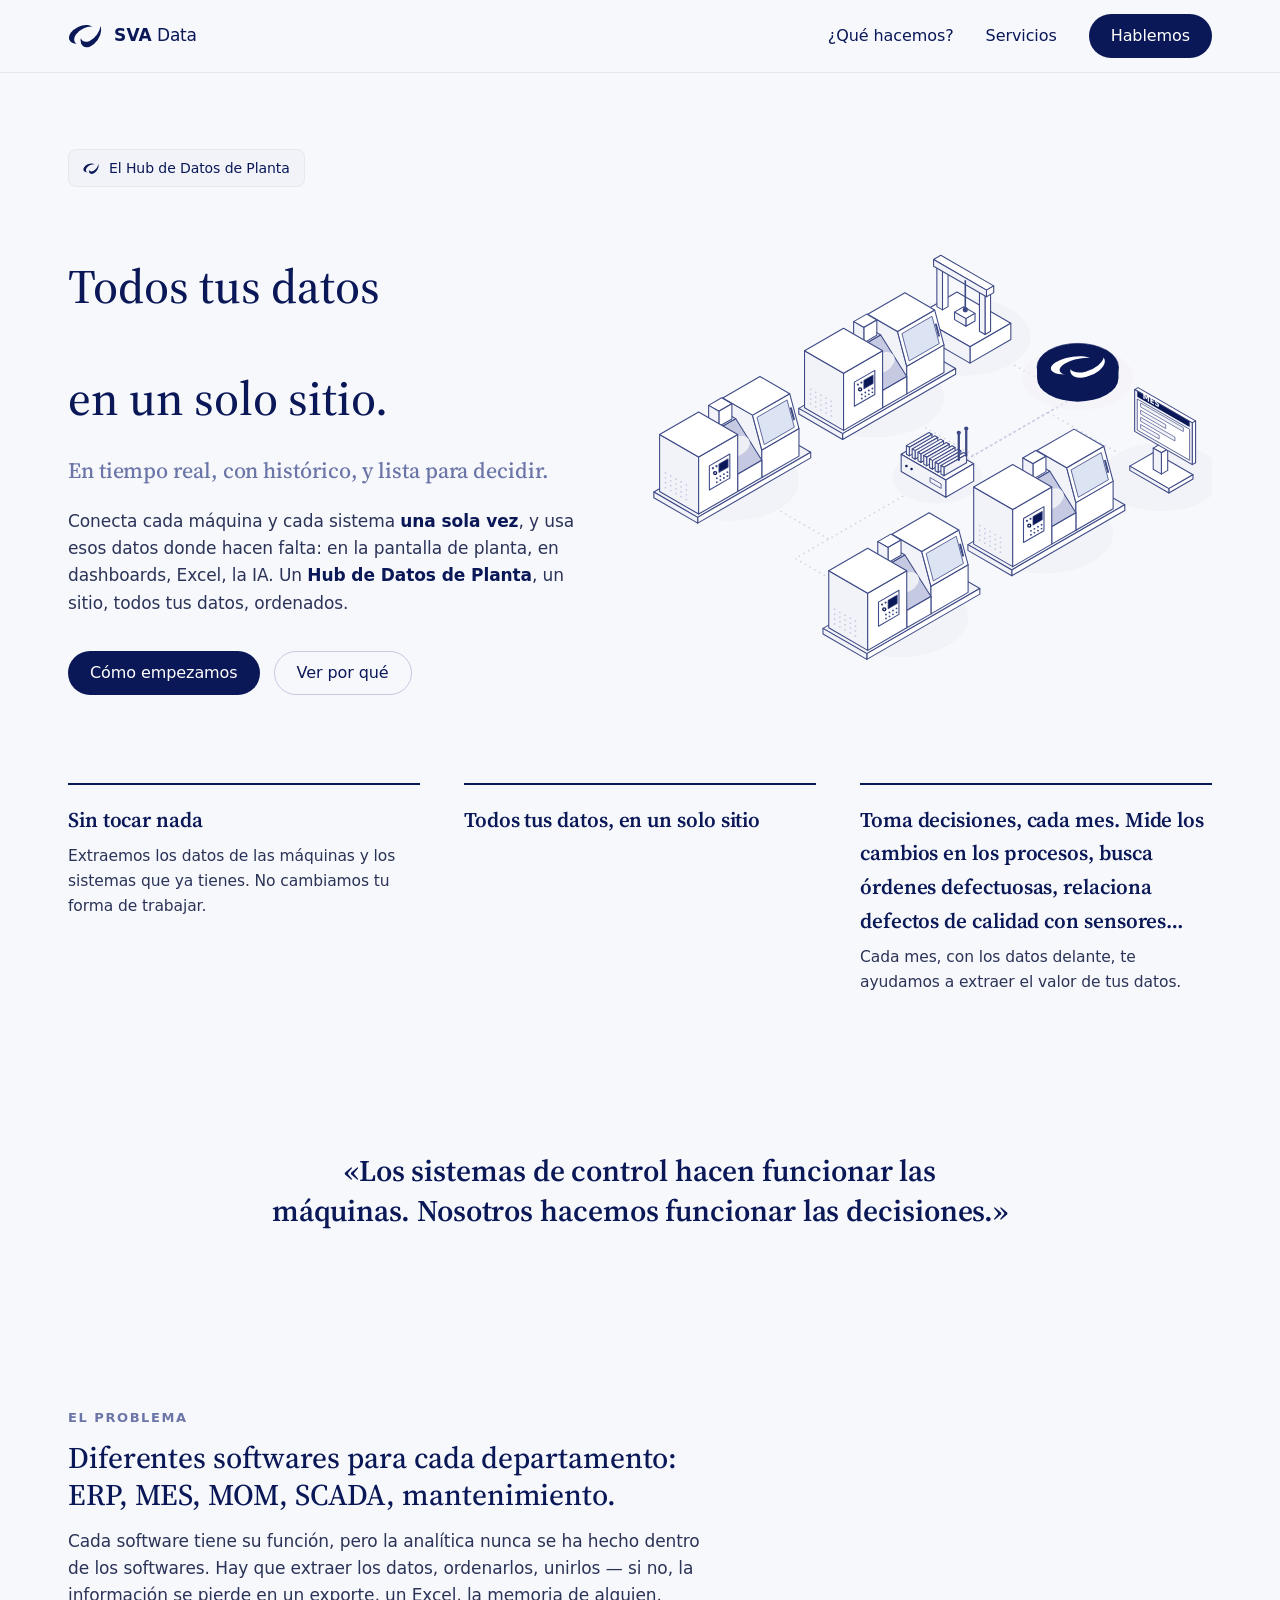
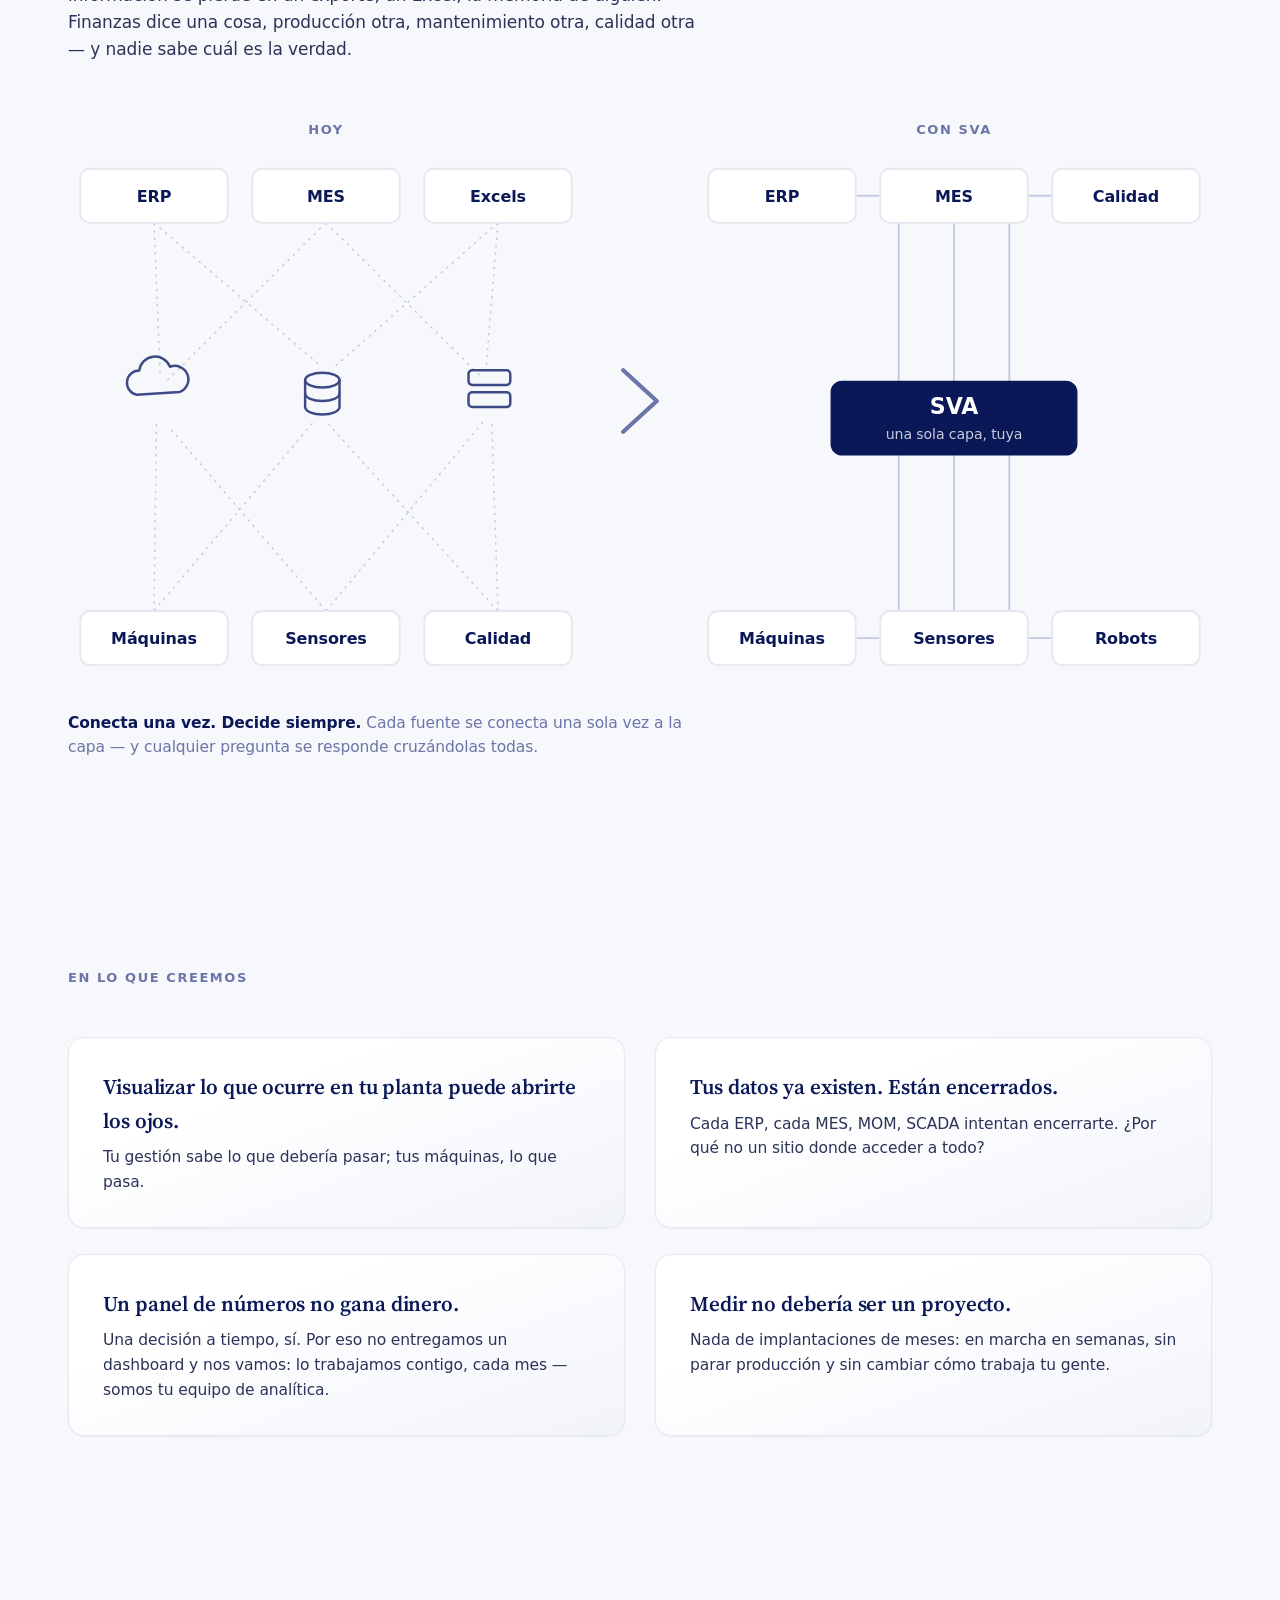
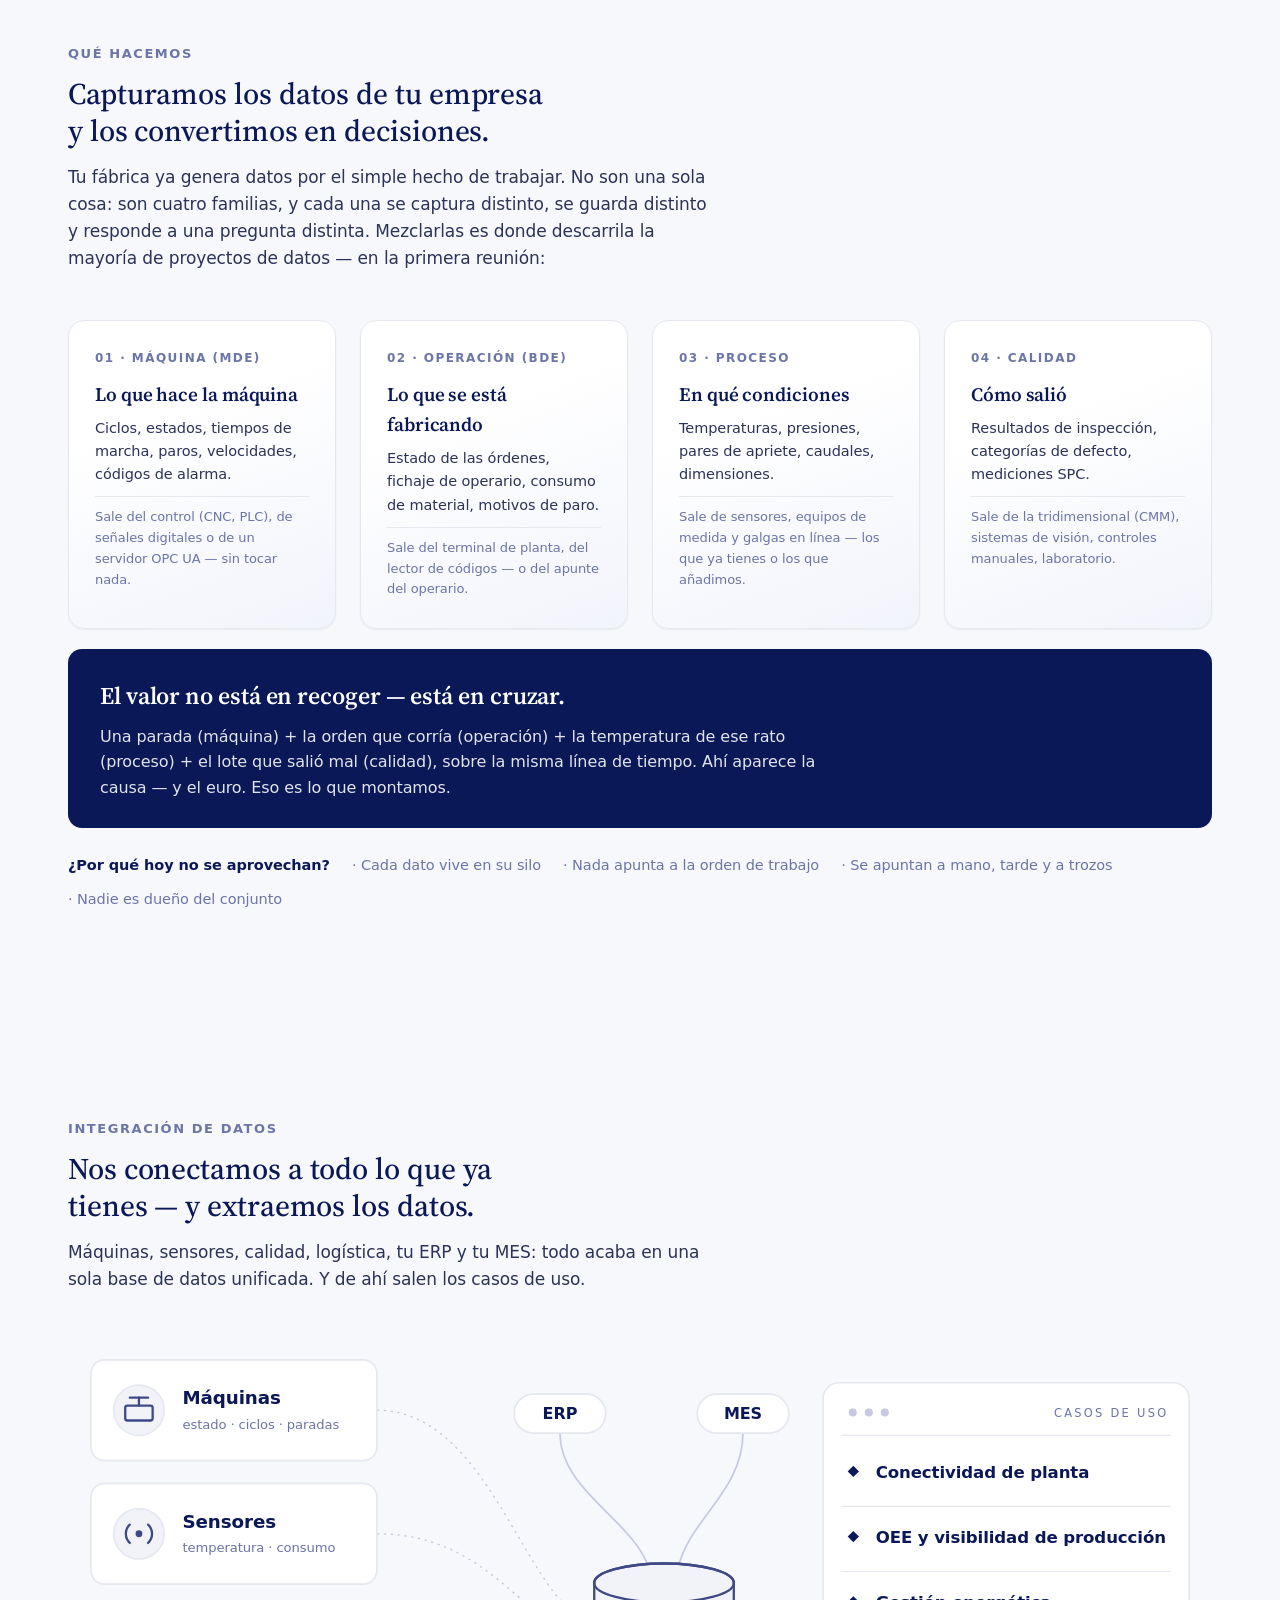
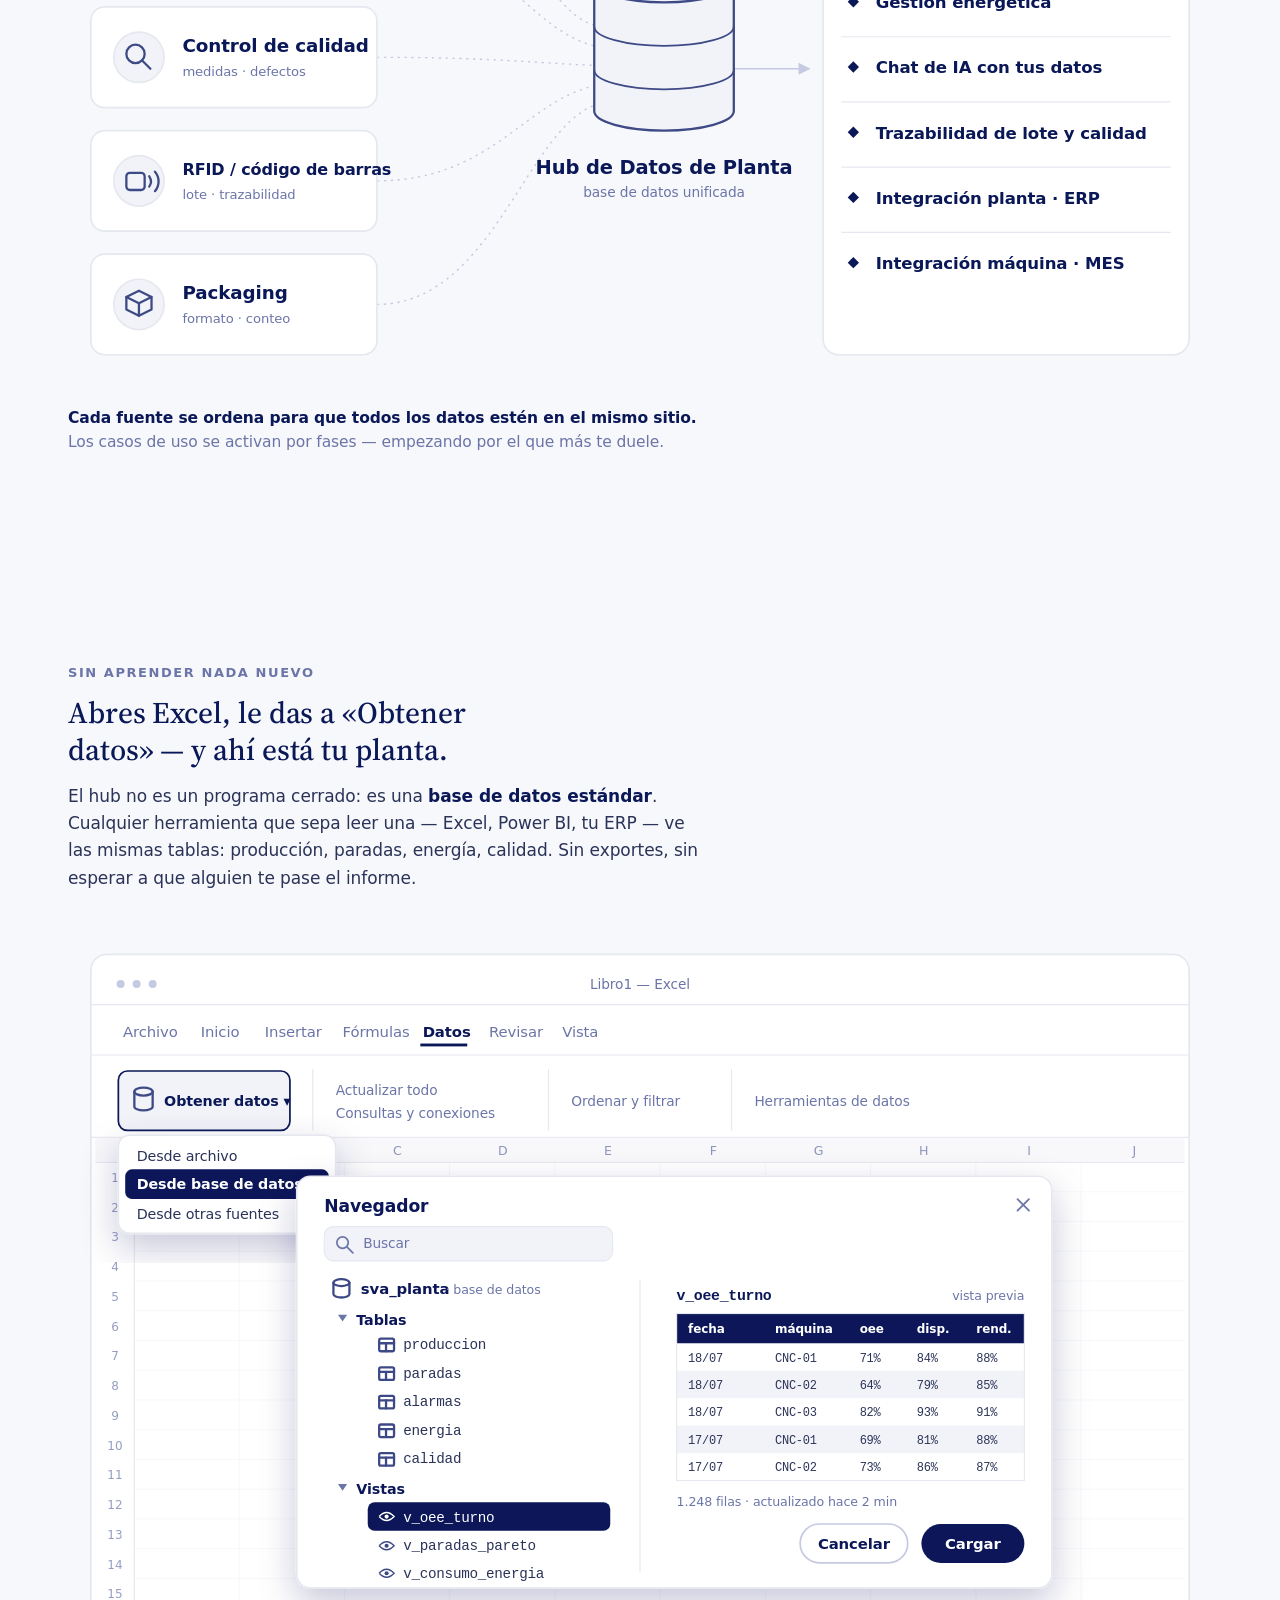
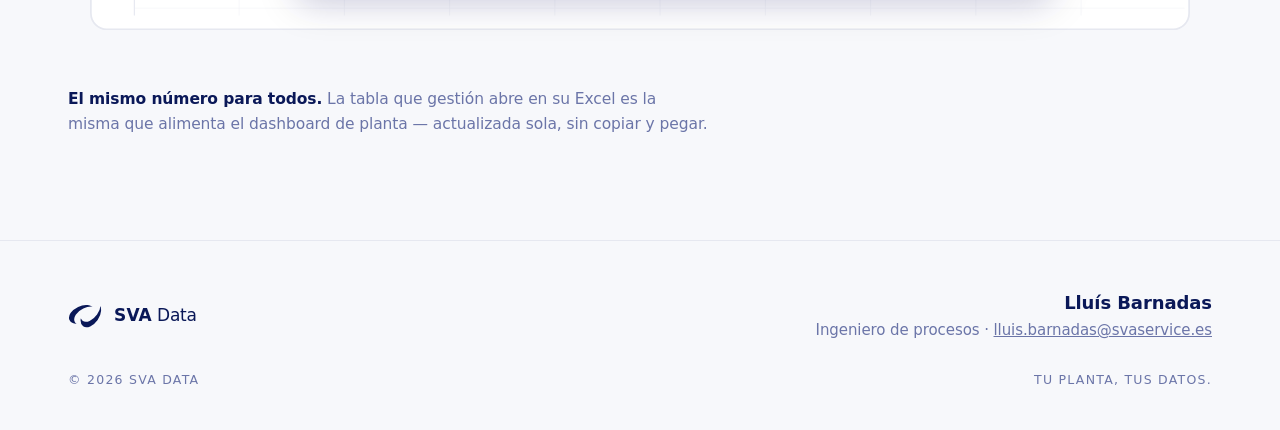
==== index.html @ c7932c9b "Preparar despliegue en svadata.com - CNAME para GitHub Pages (svadata.com) - canonical + Open Graph " ====
<!doctype html>
<html lang="es">
<head>
<meta charset="utf-8">
<meta name="viewport" content="width=device-width, initial-scale=1">
<title>SVA Data — Todos tus datos operativos en un solo sitio</title>
<meta name="description" content="SVA es un Hub de Datos de Planta: todos tus datos operativos en un solo sitio. Conecta cada máquina y cada sistema una sola vez, y usa esos datos donde hacen falta.">
<link rel="canonical" href="https://svadata.com/">
<meta property="og:type" content="website">
<meta property="og:site_name" content="SVA Data">
<meta property="og:locale" content="es_ES">
<meta property="og:url" content="https://svadata.com/">
<meta property="og:title" content="SVA Data — Todos tus datos operativos en un solo sitio">
<meta property="og:description" content="SVA es un Hub de Datos de Planta: todos tus datos operativos en un solo sitio. Conecta cada máquina y cada sistema una sola vez, y usa esos datos donde hacen falta.">
<meta name="twitter:card" content="summary">
<meta name="twitter:title" content="SVA Data — Todos tus datos operativos en un solo sitio">
<meta name="twitter:description" content="SVA es un Hub de Datos de Planta: todos tus datos operativos en un solo sitio. Conecta cada máquina y cada sistema una sola vez, y usa esos datos donde hacen falta.">
<link rel="icon" type="image/svg+xml" href="assets/sva-favicon.svg">
<link href="https://api.fontshare.com/v2/css?f[]=switzer@400,500,600&display=swap" rel="stylesheet">
<link href="https://fonts.googleapis.com/css2?family=Source+Serif+4:opsz,wght@8..60,500;8..60,600&display=swap" rel="stylesheet">
<link rel="stylesheet" href="assets/styles.css">
</head>
<body>

<nav>
  <div class="nav-in">
    <a class="lockup" href="#">
      <svg viewBox="0 12 104 74" role="img" aria-label="SVA mark"><defs><mask id="ma" maskUnits="userSpaceOnUse" x="-80" y="-80" width="260" height="260"><rect x="-80" y="-80" width="260" height="260" fill="#000"></rect><g transform="rotate(-25 50 50)"><ellipse cx="45" cy="41" rx="41" ry="25.5" fill="#fff"></ellipse><ellipse cx="57.5" cy="52" rx="41" ry="25.5" fill="#000"></ellipse><ellipse cx="42.5" cy="49" rx="12.5" ry="8" fill="#000"></ellipse></g></mask><mask id="mb" maskUnits="userSpaceOnUse" x="-80" y="-80" width="260" height="260"><rect x="-80" y="-80" width="260" height="260" fill="#000"></rect><g transform="rotate(-25 50 50)"><ellipse cx="45" cy="41" rx="41" ry="25.5" fill="#fff"></ellipse><ellipse cx="57.5" cy="52" rx="41" ry="25.5" fill="#000"></ellipse><ellipse cx="42.5" cy="49" rx="12.5" ry="8" fill="#000"></ellipse></g></mask></defs><g fill="currentColor"><rect x="-80" y="-80" width="260" height="260" mask="url(#ma)"></rect><g transform="translate(15.32 -12.86) translate(50 50) rotate(-40) scale(1 -1) rotate(40) translate(-50 -50)"><rect x="-80" y="-80" width="260" height="260" mask="url(#mb)"></rect></g></g></svg>
      <span class="wm"><b>SVA</b><span>Data</span></span>
    </a>
    <div class="nav-links">
      <a class="nav-link" href="index.html#que-hacemos">¿Qué hacemos?</a>
      <a class="nav-link" href="servicios.html">Servicios</a>
      <a class="btn btn-primary nav-cta" href="mailto:lluis.barnadas@svaservice.es?subject=Quiero%20ver%20los%20datos%20de%20mi%20planta">Hablemos</a>
    </div>
  </div>
</nav>

<!-- ================= HERO ================= -->
<header class="hero">
  <div class="wrap" style="position: relative; z-index: 1;">
    <span class="chip-eyebrow">
      <svg viewBox="0 12 104 74" aria-hidden="true"><g fill="currentColor"><rect x="-80" y="-80" width="260" height="260" mask="url(#ma)"></rect><g transform="translate(15.32 -12.86) translate(50 50) rotate(-40) scale(1 -1) rotate(40) translate(-50 -50)"><rect x="-80" y="-80" width="260" height="260" mask="url(#mb)"></rect></g></g></svg>
      El Hub de Datos de Planta
    </span>
    <div class="hero-grid">
    <div>
    <h1 class="hero-h1">Todos&nbsp;tus&nbsp;datos <span id="rotor" class="rotor">operativos</span><br>en un solo sitio.</h1>
    <div class="hero-lead">
      <p class="lead">En tiempo real, con histórico, y lista para decidir.</p>
      <p class="body-p" style="margin-top: 22px; max-width: 520px;">Conecta cada máquina y cada sistema <b>una sola vez</b>, y usa esos datos donde hacen falta: en la pantalla de planta, en dashboards, Excel, la IA. Un <b>Hub de Datos de Planta</b>, un sitio, todos tus datos, ordenados.</p>
      <div class="cta-row">
        <a class="btn btn-primary" href="servicios.html#empezamos">Cómo empezamos</a>
        <a class="btn btn-ghost" href="#problema">Ver por qué</a>
      </div>
    </div>
    </div>

    <div class="diagram hero-dia">
      <svg viewBox="-434 -367 856 674" role="img" aria-label="Planta isométrica: tornos CNC y control de calidad conectados a un mini-PC industrial que envía los datos al hub SVA; el MES se conecta al hub">
<path d="M 227.2 -131.2 L -199.5 115.2" fill="none" stroke="var(--line)" stroke-width="2.5" stroke-opacity="0.8" stroke-linecap="round" stroke-dasharray="0.1 8"/><path d="M 49.9 -28.8 L 221.7 -128.0" fill="none" stroke="var(--line)" stroke-width="2.9" stroke-opacity="1.0" stroke-linecap="round" stroke-dasharray="0.1 8"/><path d="M 92.8 -192.8 L 213.4 -123.2" fill="none" stroke="var(--line)" stroke-width="2.5" stroke-opacity="0.8" stroke-linecap="round" stroke-dasharray="0.1 8"/><path d="M -54.0 -108.0 L 66.5 -38.4" fill="none" stroke="var(--line)" stroke-width="2.5" stroke-opacity="0.8" stroke-linecap="round" stroke-dasharray="0.1 8"/><path d="M -270.2 16.8 L -149.6 86.4" fill="none" stroke="var(--line)" stroke-width="2.5" stroke-opacity="0.8" stroke-linecap="round" stroke-dasharray="0.1 8"/><path d="M 297.9 -32.8 L 177.4 -102.4" fill="none" stroke="var(--line)" stroke-width="2.5" stroke-opacity="0.8" stroke-linecap="round" stroke-dasharray="0.1 8"/><path d="M 137.2 60.0 L 16.6 -9.6" fill="none" stroke="var(--line)" stroke-width="2.5" stroke-opacity="0.8" stroke-linecap="round" stroke-dasharray="0.1 8"/><path d="M -79.0 184.8 L -199.5 115.2" fill="none" stroke="var(--line)" stroke-width="2.5" stroke-opacity="0.8" stroke-linecap="round" stroke-dasharray="0.1 8"/><ellipse cx="51.3" cy="-215.0" rx="100" ry="58" fill="var(--tint)"/><polygon points="41.6,-281.9 121.9,-235.5 61.0,-200.3 -19.4,-246.7" fill="var(--card)" stroke="var(--icon)" stroke-width="1.6" stroke-linejoin="round" /><polygon points="121.9,-211.2 61.0,-176.0 61.0,-200.3 121.9,-235.5" fill="var(--card)" stroke="var(--icon)" stroke-width="1.6" stroke-linejoin="round" /><polygon points="-19.4,-222.4 61.0,-176.0 61.0,-200.3 -19.4,-246.7" fill="var(--tint)" stroke="var(--icon)" stroke-width="1.6" stroke-linejoin="round" /><polygon points="51.5,-259.9 68.5,-250.1 54.9,-242.3 38.0,-252.0" fill="var(--card)" stroke="var(--icon)" stroke-width="1.6" stroke-linejoin="round" /><polygon points="68.5,-238.9 54.9,-231.0 54.9,-242.3 68.5,-250.1" fill="var(--card)" stroke="var(--icon)" stroke-width="1.6" stroke-linejoin="round" /><polygon points="38.0,-240.8 54.9,-231.0 54.9,-242.3 38.0,-252.0" fill="var(--tint)" stroke="var(--icon)" stroke-width="1.6" stroke-linejoin="round" /><polygon points="20.0,-323.9 28.3,-319.1 20.0,-314.3 11.6,-319.1" fill="var(--card)" stroke="var(--icon)" stroke-width="1.6" stroke-linejoin="round" /><polygon points="28.3,-260.2 20.0,-255.4 20.0,-314.3 28.3,-319.1" fill="var(--card)" stroke="var(--icon)" stroke-width="1.6" stroke-linejoin="round" /><polygon points="11.6,-260.2 20.0,-255.4 20.0,-314.3 11.6,-319.1" fill="var(--tint)" stroke="var(--icon)" stroke-width="1.6" stroke-linejoin="round" /><polygon points="83.4,-287.3 91.7,-282.5 83.4,-277.7 75.1,-282.5" fill="var(--card)" stroke="var(--icon)" stroke-width="1.6" stroke-linejoin="round" /><polygon points="91.7,-223.5 83.4,-218.7 83.4,-277.7 91.7,-282.5" fill="var(--card)" stroke="var(--icon)" stroke-width="1.6" stroke-linejoin="round" /><polygon points="75.1,-223.5 83.4,-218.7 83.4,-277.7 75.1,-282.5" fill="var(--tint)" stroke="var(--icon)" stroke-width="1.6" stroke-linejoin="round" /><polygon points="17.5,-336.7 96.4,-291.1 85.6,-284.8 6.7,-330.4" fill="var(--card)" stroke="var(--icon)" stroke-width="1.6" stroke-linejoin="round" /><polygon points="96.4,-281.1 85.6,-274.8 85.6,-284.8 96.4,-291.1" fill="var(--card)" stroke="var(--icon)" stroke-width="1.6" stroke-linejoin="round" /><polygon points="6.7,-320.4 85.6,-274.8 85.6,-284.8 6.7,-330.4" fill="var(--tint)" stroke="var(--icon)" stroke-width="1.6" stroke-linejoin="round" /><line x1="54.0" y1="-299.5" x2="54.0" y2="-255.7" stroke="var(--icon)" stroke-width="2.4"/><circle cx="54.0" cy="-255.7" r="3.8" fill="var(--icon)"/><g transform="translate(221.7,-153.6)"><ellipse cx="0" cy="0" rx="83" ry="48" fill="var(--tint)" opacity=".55"/><path d="M-60.7,-16.7 L-60.7,0 A60.7,35.1 0 0 0 60.7,0 L60.7,-16.7" fill="var(--band)"/><ellipse cx="0" cy="-16.7" rx="60.7" ry="35.1" fill="var(--band)" stroke="var(--band)"/><g transform="translate(0,-16.7) scale(0.82,0.47) translate(-52,-49)"><g fill="var(--band-text)"><rect x="-80" y="-80" width="260" height="260" mask="url(#ma)"/><g transform="translate(15.32 -12.86) translate(50 50) rotate(-40) scale(1 -1) rotate(40) translate(-50 -50)"><rect x="-80" y="-80" width="260" height="260" mask="url(#mb)"/></g></g></g></g><ellipse cx="-81.8" cy="-125.4" rx="104" ry="60" fill="var(--tint)"/><polygon points="-25.8,-205.8 39.6,-168.0 -128.9,-70.8 -194.3,-108.5" fill="var(--tint)" stroke="var(--icon)" stroke-width="1.6" stroke-linejoin="round" /><polygon points="39.6,-159.5 -128.9,-62.2 -128.9,-70.8 39.6,-168.0" fill="var(--card)" stroke="var(--icon)" stroke-width="1.6" stroke-linejoin="round" /><polygon points="-194.3,-100.0 -128.9,-62.2 -128.9,-70.8 -194.3,-108.5" fill="var(--tint)" stroke="var(--icon)" stroke-width="1.6" stroke-linejoin="round" /><path d="M-91.5,-163.7 L-91.5,-248.8 L-47.1,-223.2 L-33.3,-171.2 L-33.3,-130.1 Z" fill="var(--tint)" stroke="var(--icon)" stroke-width="1.6" stroke-linejoin="round"/><polygon points="22.2,-162.1 -33.3,-130.1 -33.3,-171.2 22.2,-203.2" fill="var(--card)" stroke="var(--icon)" stroke-width="1.6" stroke-linejoin="round" /><polygon points="22.2,-203.2 -33.3,-171.2 -47.1,-223.2 8.3,-255.2" fill="var(--card)" stroke="var(--icon)" stroke-width="1.6" stroke-linejoin="round" /><polygon points="15.2,-205.2 -29.7,-179.2 -40.5,-219.9 4.4,-245.8" fill="var(--glass)" stroke="var(--icon)" stroke-width="1.2" stroke-linejoin="round" /><line x1="14.7" y1="-216.9" x2="10.3" y2="-233.5" stroke="var(--icon)" stroke-width="3" stroke-linecap="round"/><polygon points="-36.0,-280.8 8.3,-255.2 -47.1,-223.2 -91.5,-248.8" fill="var(--card)" stroke="var(--icon)" stroke-width="1.6" stroke-linejoin="round" /><polygon points="-91.5,-229.1 -72.1,-217.9 -108.1,-197.1 -127.5,-208.3" fill="var(--card)" stroke="var(--icon)" stroke-width="1.6" stroke-linejoin="round" /><polygon points="-72.1,-217.9 -108.1,-197.1 -69.3,-135.2 -33.3,-156.0" fill="var(--line)" stroke="var(--icon)" stroke-width="1.6" stroke-linejoin="round" /><ellipse cx="0" cy="0" rx="21" ry="14" fill="var(--tint)" opacity=".9" transform="translate(-70.7,-176.5) rotate(-30)"/><polygon points="-33.3,-130.1 -69.3,-109.3 -69.3,-135.2 -33.3,-156.0" fill="var(--card)" stroke="var(--icon)" stroke-width="1.6" stroke-linejoin="round" /><polygon points="-93.1,-249.0 -77.9,-240.2 -97.3,-229.0 -112.5,-237.8" fill="var(--card)" stroke="var(--icon)" stroke-width="1.6" stroke-linejoin="round" /><polygon points="-77.9,-217.4 -97.3,-206.2 -97.3,-229.0 -77.9,-240.2" fill="var(--card)" stroke="var(--icon)" stroke-width="1.6" stroke-linejoin="round" /><polygon points="-112.5,-215.0 -97.3,-206.2 -97.3,-229.0 -112.5,-237.8" fill="var(--tint)" stroke="var(--icon)" stroke-width="1.6" stroke-linejoin="round" /><polygon points="-185.7,-109.3 -127.5,-75.7 -127.5,-160.8 -185.7,-194.4" fill="var(--tint)" stroke="var(--icon)" stroke-width="1.6" stroke-linejoin="round" /><polygon points="-69.3,-109.3 -127.5,-75.7 -127.5,-160.8 -69.3,-194.4" fill="var(--card)" stroke="var(--icon)" stroke-width="1.6" stroke-linejoin="round" /><polygon points="-127.5,-228.0 -69.3,-194.4 -127.5,-160.8 -185.7,-194.4" fill="var(--card)" stroke="var(--icon)" stroke-width="1.6" stroke-linejoin="round" /><polygon points="-80.9,-129.3 -111.4,-111.7 -111.4,-147.6 -80.9,-165.2" fill="var(--card)" stroke="var(--icon)" stroke-width="1.6" stroke-linejoin="round" /><polygon points="-83.4,-145.5 -97.3,-137.5 -97.3,-150.3 -83.4,-158.3" fill="var(--band)" stroke="var(--icon)" stroke-width="1" stroke-linejoin="round" /><circle cx="-100.9" cy="-147.0" r="1.7" fill="var(--icon)"/><circle cx="-106.1" cy="-144.0" r="1.7" fill="var(--icon)"/><circle cx="-102.8" cy="-136.8" r="3.2" fill="var(--band)"/><circle cx="-102.8" cy="-136.8" r="1.2" fill="var(--band-text)"/><circle cx="-84.5" cy="-138.2" r="1.4" fill="var(--icon)"/><circle cx="-89.8" cy="-135.2" r="1.4" fill="var(--icon)"/><circle cx="-95.1" cy="-132.1" r="1.4" fill="var(--icon)"/><circle cx="-100.3" cy="-129.1" r="1.4" fill="var(--icon)"/><circle cx="-84.5" cy="-132.4" r="1.4" fill="var(--icon)"/><circle cx="-89.8" cy="-129.4" r="1.4" fill="var(--icon)"/><circle cx="-95.1" cy="-126.4" r="1.4" fill="var(--icon)"/><circle cx="-100.3" cy="-123.3" r="1.4" fill="var(--icon)"/><circle cx="-176.8" cy="-115.1" r="1.3" fill="var(--line)"/><circle cx="-169.0" cy="-110.7" r="1.3" fill="var(--line)"/><circle cx="-161.3" cy="-106.2" r="1.3" fill="var(--line)"/><circle cx="-153.5" cy="-101.7" r="1.3" fill="var(--line)"/><circle cx="-145.8" cy="-97.2" r="1.3" fill="var(--line)"/><circle cx="-176.8" cy="-122.4" r="1.3" fill="var(--line)"/><circle cx="-169.0" cy="-118.0" r="1.3" fill="var(--line)"/><circle cx="-161.3" cy="-113.5" r="1.3" fill="var(--line)"/><circle cx="-153.5" cy="-109.0" r="1.3" fill="var(--line)"/><circle cx="-145.8" cy="-104.5" r="1.3" fill="var(--line)"/><circle cx="-176.8" cy="-129.7" r="1.3" fill="var(--line)"/><circle cx="-169.0" cy="-125.2" r="1.3" fill="var(--line)"/><circle cx="-161.3" cy="-120.8" r="1.3" fill="var(--line)"/><circle cx="-153.5" cy="-116.3" r="1.3" fill="var(--line)"/><circle cx="-145.8" cy="-111.8" r="1.3" fill="var(--line)"/><circle cx="-176.8" cy="-137.0" r="1.3" fill="var(--line)"/><circle cx="-169.0" cy="-132.5" r="1.3" fill="var(--line)"/><circle cx="-161.3" cy="-128.1" r="1.3" fill="var(--line)"/><circle cx="-153.5" cy="-123.6" r="1.3" fill="var(--line)"/><circle cx="-145.8" cy="-119.1" r="1.3" fill="var(--line)"/><ellipse cx="346.4" cy="-6.2" rx="89" ry="51" fill="var(--tint)"/><polygon points="335.3,-43.2 393.5,-9.6 357.5,11.2 299.3,-22.4" fill="var(--card)" stroke="var(--icon)" stroke-width="1.6" stroke-linejoin="round" /><polygon points="393.5,-3.2 357.5,17.6 357.5,11.2 393.5,-9.6" fill="var(--card)" stroke="var(--icon)" stroke-width="1.6" stroke-linejoin="round" /><polygon points="299.3,-16.0 357.5,17.6 357.5,11.2 299.3,-22.4" fill="var(--tint)" stroke="var(--icon)" stroke-width="1.6" stroke-linejoin="round" /><polygon points="343.6,-54.6 355.8,-47.6 346.4,-42.2 334.2,-49.2" fill="var(--card)" stroke="var(--icon)" stroke-width="1.6" stroke-linejoin="round" /><polygon points="355.8,-16.0 346.4,-10.5 346.4,-42.2 355.8,-47.6" fill="var(--card)" stroke="var(--icon)" stroke-width="1.6" stroke-linejoin="round" /><polygon points="334.2,-17.6 346.4,-10.5 346.4,-42.2 334.2,-49.2" fill="var(--tint)" stroke="var(--icon)" stroke-width="1.6" stroke-linejoin="round" /><polygon points="311.5,-139.4 397.4,-89.8 392.4,-86.9 306.5,-136.5" fill="var(--card)" stroke="var(--icon)" stroke-width="1.6" stroke-linejoin="round" /><polygon points="397.4,-27.4 392.4,-24.6 392.4,-86.9 397.4,-89.8" fill="var(--card)" stroke="var(--icon)" stroke-width="1.6" stroke-linejoin="round" /><polygon points="306.5,-74.2 392.4,-24.6 392.4,-86.9 306.5,-136.5" fill="var(--tint)" stroke="var(--icon)" stroke-width="1.6" stroke-linejoin="round" /><polygon points="310.4,-125.7 388.5,-80.6 388.5,-88.8 310.4,-133.9" fill="var(--band)" stroke="var(--icon)" stroke-width="0" stroke-linejoin="round" /><polygon points="310.4,-76.2 388.5,-31.1 388.5,-77.3 310.4,-122.4" fill="var(--card)" stroke="var(--icon)" stroke-width="1.2" stroke-linejoin="round" /><polygon points="315.4,-110.7 379.1,-73.9 379.1,-79.7 315.4,-116.5" fill="var(--tint)" stroke="var(--icon)" stroke-width="1" stroke-linejoin="round" /><polygon points="315.4,-100.0 352.8,-78.4 352.8,-84.2 315.4,-105.8" fill="var(--tint)" stroke="var(--icon)" stroke-width="1" stroke-linejoin="round" /><polygon points="315.4,-89.4 366.6,-59.8 366.6,-65.6 315.4,-95.2" fill="var(--tint)" stroke="var(--icon)" stroke-width="1" stroke-linejoin="round" /><polygon points="315.4,-78.8 343.1,-62.8 343.1,-68.5 315.4,-84.5" fill="var(--tint)" stroke="var(--icon)" stroke-width="1" stroke-linejoin="round" /><text x="318.7" y="-123.7" font-size="12" font-weight="600" fill="var(--band-text)" transform="matrix(0.866,0.5,0,1,0,0)" transform-origin="318.7 -123.7" style="font-family: var(--sans);">MES</text><ellipse cx="12.5" cy="-5.4" rx="67" ry="39" fill="var(--tint)"/><polygon points="0.0,-64.2 66.5,-25.8 24.9,-1.8 -41.6,-40.2" fill="var(--card)" stroke="var(--icon)" stroke-width="1.6" stroke-linejoin="round" /><polygon points="66.5,0.0 24.9,24.0 24.9,-1.8 66.5,-25.8" fill="var(--card)" stroke="var(--icon)" stroke-width="1.6" stroke-linejoin="round" /><polygon points="-41.6,-14.4 24.9,24.0 24.9,-1.8 -41.6,-40.2" fill="var(--tint)" stroke="var(--icon)" stroke-width="1.6" stroke-linejoin="round" /><polygon points="0.0,-72.5 4.4,-70.0 -29.4,-50.4 -33.8,-53.0" fill="var(--card)" stroke="var(--icon)" stroke-width="1.6" stroke-linejoin="round" /><polygon points="4.4,-57.2 -29.4,-37.7 -29.4,-50.4 4.4,-70.0" fill="var(--tint)" stroke="var(--icon)" stroke-width="1.6" stroke-linejoin="round" /><polygon points="-33.8,-40.2 -29.4,-37.7 -29.4,-50.4 -33.8,-53.0" fill="var(--tint)" stroke="var(--icon)" stroke-width="1.6" stroke-linejoin="round" /><polygon points="8.6,-67.6 13.0,-65.0 -20.8,-45.5 -25.2,-48.0" fill="var(--card)" stroke="var(--icon)" stroke-width="1.6" stroke-linejoin="round" /><polygon points="13.0,-52.2 -20.8,-32.7 -20.8,-45.5 13.0,-65.0" fill="var(--tint)" stroke="var(--icon)" stroke-width="1.6" stroke-linejoin="round" /><polygon points="-25.2,-35.3 -20.8,-32.7 -20.8,-45.5 -25.2,-48.0" fill="var(--tint)" stroke="var(--icon)" stroke-width="1.6" stroke-linejoin="round" /><polygon points="17.2,-62.6 21.6,-60.0 -12.2,-40.5 -16.6,-43.1" fill="var(--card)" stroke="var(--icon)" stroke-width="1.6" stroke-linejoin="round" /><polygon points="21.6,-47.3 -12.2,-27.8 -12.2,-40.5 21.6,-60.0" fill="var(--tint)" stroke="var(--icon)" stroke-width="1.6" stroke-linejoin="round" /><polygon points="-16.6,-30.3 -12.2,-27.8 -12.2,-40.5 -16.6,-43.1" fill="var(--tint)" stroke="var(--icon)" stroke-width="1.6" stroke-linejoin="round" /><polygon points="25.8,-57.6 30.2,-55.1 -3.6,-35.6 -8.0,-38.1" fill="var(--card)" stroke="var(--icon)" stroke-width="1.6" stroke-linejoin="round" /><polygon points="30.2,-42.3 -3.6,-22.8 -3.6,-35.6 30.2,-55.1" fill="var(--tint)" stroke="var(--icon)" stroke-width="1.6" stroke-linejoin="round" /><polygon points="-8.0,-25.4 -3.6,-22.8 -3.6,-35.6 -8.0,-38.1" fill="var(--tint)" stroke="var(--icon)" stroke-width="1.6" stroke-linejoin="round" /><polygon points="34.4,-52.7 38.8,-50.1 5.0,-30.6 0.6,-33.2" fill="var(--card)" stroke="var(--icon)" stroke-width="1.6" stroke-linejoin="round" /><polygon points="38.8,-37.4 5.0,-17.8 5.0,-30.6 38.8,-50.1" fill="var(--tint)" stroke="var(--icon)" stroke-width="1.6" stroke-linejoin="round" /><polygon points="0.6,-20.4 5.0,-17.8 5.0,-30.6 0.6,-33.2" fill="var(--tint)" stroke="var(--icon)" stroke-width="1.6" stroke-linejoin="round" /><polygon points="43.0,-47.7 47.4,-45.2 13.6,-25.6 9.1,-28.2" fill="var(--card)" stroke="var(--icon)" stroke-width="1.6" stroke-linejoin="round" /><polygon points="47.4,-32.4 13.6,-12.9 13.6,-25.6 47.4,-45.2" fill="var(--tint)" stroke="var(--icon)" stroke-width="1.6" stroke-linejoin="round" /><polygon points="9.1,-15.4 13.6,-12.9 13.6,-25.6 9.1,-28.2" fill="var(--tint)" stroke="var(--icon)" stroke-width="1.6" stroke-linejoin="round" /><polygon points="51.5,-42.8 56.0,-40.2 22.2,-20.7 17.7,-23.2" fill="var(--card)" stroke="var(--icon)" stroke-width="1.6" stroke-linejoin="round" /><polygon points="56.0,-27.4 22.2,-7.9 22.2,-20.7 56.0,-40.2" fill="var(--tint)" stroke="var(--icon)" stroke-width="1.6" stroke-linejoin="round" /><polygon points="17.7,-10.5 22.2,-7.9 22.2,-20.7 17.7,-23.2" fill="var(--tint)" stroke="var(--icon)" stroke-width="1.6" stroke-linejoin="round" /><line x1="55.4" y1="-38.0" x2="55.4" y2="-78.4" stroke="var(--icon)" stroke-width="3.4" stroke-linecap="round"/><circle cx="55.4" cy="-78.4" r="3.2" fill="var(--icon)"/><line x1="44.3" y1="-31.6" x2="44.3" y2="-72.0" stroke="var(--icon)" stroke-width="3.4" stroke-linecap="round"/><circle cx="44.3" cy="-72.0" r="3.2" fill="var(--icon)"/><circle cx="-33.8" cy="-22.7" r="1.9" fill="var(--band)"/><circle cx="-26.1" cy="-18.2" r="1.9" fill="var(--band)"/><polygon points="1.4,1.3 18.0,10.9 18.0,4.2 1.4,-5.4" fill="var(--tint)" stroke="var(--icon)" stroke-width="1.2" stroke-linejoin="round" /><ellipse cx="-297.9" cy="-0.6" rx="104" ry="60" fill="var(--tint)"/><polygon points="-241.9,-81.0 -176.5,-43.2 -345.0,54.0 -410.4,16.3" fill="var(--tint)" stroke="var(--icon)" stroke-width="1.6" stroke-linejoin="round" /><polygon points="-176.5,-34.7 -345.0,62.6 -345.0,54.0 -176.5,-43.2" fill="var(--card)" stroke="var(--icon)" stroke-width="1.6" stroke-linejoin="round" /><polygon points="-410.4,24.8 -345.0,62.6 -345.0,54.0 -410.4,16.3" fill="var(--tint)" stroke="var(--icon)" stroke-width="1.6" stroke-linejoin="round" /><path d="M-307.6,-38.9 L-307.6,-124.0 L-263.3,-98.4 L-249.4,-46.4 L-249.4,-5.3 Z" fill="var(--tint)" stroke="var(--icon)" stroke-width="1.6" stroke-linejoin="round"/><polygon points="-194.0,-37.3 -249.4,-5.3 -249.4,-46.4 -194.0,-78.4" fill="var(--card)" stroke="var(--icon)" stroke-width="1.6" stroke-linejoin="round" /><polygon points="-194.0,-78.4 -249.4,-46.4 -263.3,-98.4 -207.8,-130.4" fill="var(--card)" stroke="var(--icon)" stroke-width="1.6" stroke-linejoin="round" /><polygon points="-200.9,-80.4 -245.8,-54.4 -256.6,-95.1 -211.7,-121.0" fill="var(--glass)" stroke="var(--icon)" stroke-width="1.2" stroke-linejoin="round" /><line x1="-201.5" y1="-92.1" x2="-205.9" y2="-108.7" stroke="var(--icon)" stroke-width="3" stroke-linecap="round"/><polygon points="-252.2,-156.0 -207.8,-130.4 -263.3,-98.4 -307.6,-124.0" fill="var(--card)" stroke="var(--icon)" stroke-width="1.6" stroke-linejoin="round" /><polygon points="-307.6,-104.3 -288.2,-93.1 -324.2,-72.3 -343.6,-83.5" fill="var(--card)" stroke="var(--icon)" stroke-width="1.6" stroke-linejoin="round" /><polygon points="-288.2,-93.1 -324.2,-72.3 -285.4,-10.4 -249.4,-31.2" fill="var(--line)" stroke="var(--icon)" stroke-width="1.6" stroke-linejoin="round" /><ellipse cx="0" cy="0" rx="21" ry="14" fill="var(--tint)" opacity=".9" transform="translate(-286.8,-51.7) rotate(-30)"/><polygon points="-249.4,-5.3 -285.4,15.5 -285.4,-10.4 -249.4,-31.2" fill="var(--card)" stroke="var(--icon)" stroke-width="1.6" stroke-linejoin="round" /><polygon points="-309.3,-124.2 -294.0,-115.4 -313.4,-104.2 -328.7,-113.0" fill="var(--card)" stroke="var(--icon)" stroke-width="1.6" stroke-linejoin="round" /><polygon points="-294.0,-92.6 -313.4,-81.4 -313.4,-104.2 -294.0,-115.4" fill="var(--card)" stroke="var(--icon)" stroke-width="1.6" stroke-linejoin="round" /><polygon points="-328.7,-90.2 -313.4,-81.4 -313.4,-104.2 -328.7,-113.0" fill="var(--tint)" stroke="var(--icon)" stroke-width="1.6" stroke-linejoin="round" /><polygon points="-401.8,15.5 -343.6,49.1 -343.6,-36.0 -401.8,-69.6" fill="var(--tint)" stroke="var(--icon)" stroke-width="1.6" stroke-linejoin="round" /><polygon points="-285.4,15.5 -343.6,49.1 -343.6,-36.0 -285.4,-69.6" fill="var(--card)" stroke="var(--icon)" stroke-width="1.6" stroke-linejoin="round" /><polygon points="-343.6,-103.2 -285.4,-69.6 -343.6,-36.0 -401.8,-69.6" fill="var(--card)" stroke="var(--icon)" stroke-width="1.6" stroke-linejoin="round" /><polygon points="-297.1,-4.5 -327.6,13.1 -327.6,-22.8 -297.1,-40.4" fill="var(--card)" stroke="var(--icon)" stroke-width="1.6" stroke-linejoin="round" /><polygon points="-299.6,-20.7 -313.4,-12.7 -313.4,-25.5 -299.6,-33.5" fill="var(--band)" stroke="var(--icon)" stroke-width="1" stroke-linejoin="round" /><circle cx="-317.0" cy="-22.2" r="1.7" fill="var(--icon)"/><circle cx="-322.3" cy="-19.2" r="1.7" fill="var(--icon)"/><circle cx="-319.0" cy="-12.0" r="3.2" fill="var(--band)"/><circle cx="-319.0" cy="-12.0" r="1.2" fill="var(--band-text)"/><circle cx="-300.7" cy="-13.4" r="1.4" fill="var(--icon)"/><circle cx="-305.9" cy="-10.4" r="1.4" fill="var(--icon)"/><circle cx="-311.2" cy="-7.3" r="1.4" fill="var(--icon)"/><circle cx="-316.5" cy="-4.3" r="1.4" fill="var(--icon)"/><circle cx="-300.7" cy="-7.6" r="1.4" fill="var(--icon)"/><circle cx="-305.9" cy="-4.6" r="1.4" fill="var(--icon)"/><circle cx="-311.2" cy="-1.6" r="1.4" fill="var(--icon)"/><circle cx="-316.5" cy="1.5" r="1.4" fill="var(--icon)"/><circle cx="-393.0" cy="9.7" r="1.3" fill="var(--line)"/><circle cx="-385.2" cy="14.1" r="1.3" fill="var(--line)"/><circle cx="-377.4" cy="18.6" r="1.3" fill="var(--line)"/><circle cx="-369.7" cy="23.1" r="1.3" fill="var(--line)"/><circle cx="-361.9" cy="27.6" r="1.3" fill="var(--line)"/><circle cx="-393.0" cy="2.4" r="1.3" fill="var(--line)"/><circle cx="-385.2" cy="6.8" r="1.3" fill="var(--line)"/><circle cx="-377.4" cy="11.3" r="1.3" fill="var(--line)"/><circle cx="-369.7" cy="15.8" r="1.3" fill="var(--line)"/><circle cx="-361.9" cy="20.3" r="1.3" fill="var(--line)"/><circle cx="-393.0" cy="-4.9" r="1.3" fill="var(--line)"/><circle cx="-385.2" cy="-0.4" r="1.3" fill="var(--line)"/><circle cx="-377.4" cy="4.0" r="1.3" fill="var(--line)"/><circle cx="-369.7" cy="8.5" r="1.3" fill="var(--line)"/><circle cx="-361.9" cy="13.0" r="1.3" fill="var(--line)"/><circle cx="-393.0" cy="-12.2" r="1.3" fill="var(--line)"/><circle cx="-385.2" cy="-7.7" r="1.3" fill="var(--line)"/><circle cx="-377.4" cy="-3.3" r="1.3" fill="var(--line)"/><circle cx="-369.7" cy="1.2" r="1.3" fill="var(--line)"/><circle cx="-361.9" cy="5.7" r="1.3" fill="var(--line)"/><ellipse cx="170.4" cy="77.8" rx="104" ry="60" fill="var(--tint)"/><polygon points="226.4,-2.6 291.8,35.2 123.3,132.4 57.9,94.7" fill="var(--tint)" stroke="var(--icon)" stroke-width="1.6" stroke-linejoin="round" /><polygon points="291.8,43.7 123.3,141.0 123.3,132.4 291.8,35.2" fill="var(--card)" stroke="var(--icon)" stroke-width="1.6" stroke-linejoin="round" /><polygon points="57.9,103.2 123.3,141.0 123.3,132.4 57.9,94.7" fill="var(--tint)" stroke="var(--icon)" stroke-width="1.6" stroke-linejoin="round" /><path d="M160.7,39.5 L160.7,-45.6 L205.1,-20.0 L218.9,32.0 L218.9,73.1 Z" fill="var(--tint)" stroke="var(--icon)" stroke-width="1.6" stroke-linejoin="round"/><polygon points="274.4,41.1 218.9,73.1 218.9,32.0 274.4,0.0" fill="var(--card)" stroke="var(--icon)" stroke-width="1.6" stroke-linejoin="round" /><polygon points="274.4,0.0 218.9,32.0 205.1,-20.0 260.5,-52.0" fill="var(--card)" stroke="var(--icon)" stroke-width="1.6" stroke-linejoin="round" /><polygon points="267.4,-2.0 222.5,24.0 211.7,-16.7 256.6,-42.6" fill="var(--glass)" stroke="var(--icon)" stroke-width="1.2" stroke-linejoin="round" /><line x1="266.9" y1="-13.7" x2="262.4" y2="-30.3" stroke="var(--icon)" stroke-width="3" stroke-linecap="round"/><polygon points="216.2,-77.6 260.5,-52.0 205.1,-20.0 160.7,-45.6" fill="var(--card)" stroke="var(--icon)" stroke-width="1.6" stroke-linejoin="round" /><polygon points="160.7,-25.9 180.1,-14.7 144.1,6.1 124.7,-5.1" fill="var(--card)" stroke="var(--icon)" stroke-width="1.6" stroke-linejoin="round" /><polygon points="180.1,-14.7 144.1,6.1 182.9,68.0 218.9,47.2" fill="var(--line)" stroke="var(--icon)" stroke-width="1.6" stroke-linejoin="round" /><ellipse cx="0" cy="0" rx="21" ry="14" fill="var(--tint)" opacity=".9" transform="translate(181.5,26.7) rotate(-30)"/><polygon points="218.9,73.1 182.9,93.9 182.9,68.0 218.9,47.2" fill="var(--card)" stroke="var(--icon)" stroke-width="1.6" stroke-linejoin="round" /><polygon points="159.1,-45.8 174.3,-37.0 154.9,-25.8 139.7,-34.6" fill="var(--card)" stroke="var(--icon)" stroke-width="1.6" stroke-linejoin="round" /><polygon points="174.3,-14.2 154.9,-3.0 154.9,-25.8 174.3,-37.0" fill="var(--card)" stroke="var(--icon)" stroke-width="1.6" stroke-linejoin="round" /><polygon points="139.7,-11.8 154.9,-3.0 154.9,-25.8 139.7,-34.6" fill="var(--tint)" stroke="var(--icon)" stroke-width="1.6" stroke-linejoin="round" /><polygon points="66.5,93.9 124.7,127.5 124.7,42.4 66.5,8.8" fill="var(--tint)" stroke="var(--icon)" stroke-width="1.6" stroke-linejoin="round" /><polygon points="182.9,93.9 124.7,127.5 124.7,42.4 182.9,8.8" fill="var(--card)" stroke="var(--icon)" stroke-width="1.6" stroke-linejoin="round" /><polygon points="124.7,-24.8 182.9,8.8 124.7,42.4 66.5,8.8" fill="var(--card)" stroke="var(--icon)" stroke-width="1.6" stroke-linejoin="round" /><polygon points="171.3,73.9 140.8,91.5 140.8,55.6 171.3,38.0" fill="var(--card)" stroke="var(--icon)" stroke-width="1.6" stroke-linejoin="round" /><polygon points="168.8,57.7 154.9,65.7 154.9,52.9 168.8,44.9" fill="var(--band)" stroke="var(--icon)" stroke-width="1" stroke-linejoin="round" /><circle cx="151.3" cy="56.2" r="1.7" fill="var(--icon)"/><circle cx="146.0" cy="59.2" r="1.7" fill="var(--icon)"/><circle cx="149.4" cy="66.4" r="3.2" fill="var(--band)"/><circle cx="149.4" cy="66.4" r="1.2" fill="var(--band-text)"/><circle cx="167.7" cy="65.0" r="1.4" fill="var(--icon)"/><circle cx="162.4" cy="68.0" r="1.4" fill="var(--icon)"/><circle cx="157.1" cy="71.1" r="1.4" fill="var(--icon)"/><circle cx="151.9" cy="74.1" r="1.4" fill="var(--icon)"/><circle cx="167.7" cy="70.8" r="1.4" fill="var(--icon)"/><circle cx="162.4" cy="73.8" r="1.4" fill="var(--icon)"/><circle cx="157.1" cy="76.8" r="1.4" fill="var(--icon)"/><circle cx="151.9" cy="79.9" r="1.4" fill="var(--icon)"/><circle cx="75.4" cy="88.1" r="1.3" fill="var(--line)"/><circle cx="83.1" cy="92.5" r="1.3" fill="var(--line)"/><circle cx="90.9" cy="97.0" r="1.3" fill="var(--line)"/><circle cx="98.7" cy="101.5" r="1.3" fill="var(--line)"/><circle cx="106.4" cy="106.0" r="1.3" fill="var(--line)"/><circle cx="75.4" cy="80.8" r="1.3" fill="var(--line)"/><circle cx="83.1" cy="85.2" r="1.3" fill="var(--line)"/><circle cx="90.9" cy="89.7" r="1.3" fill="var(--line)"/><circle cx="98.7" cy="94.2" r="1.3" fill="var(--line)"/><circle cx="106.4" cy="98.7" r="1.3" fill="var(--line)"/><circle cx="75.4" cy="73.5" r="1.3" fill="var(--line)"/><circle cx="83.1" cy="78.0" r="1.3" fill="var(--line)"/><circle cx="90.9" cy="82.4" r="1.3" fill="var(--line)"/><circle cx="98.7" cy="86.9" r="1.3" fill="var(--line)"/><circle cx="106.4" cy="91.4" r="1.3" fill="var(--line)"/><circle cx="75.4" cy="66.2" r="1.3" fill="var(--line)"/><circle cx="83.1" cy="70.7" r="1.3" fill="var(--line)"/><circle cx="90.9" cy="75.1" r="1.3" fill="var(--line)"/><circle cx="98.7" cy="79.6" r="1.3" fill="var(--line)"/><circle cx="106.4" cy="84.1" r="1.3" fill="var(--line)"/><ellipse cx="-45.7" cy="202.6" rx="104" ry="60" fill="var(--tint)"/><polygon points="10.3,122.2 75.7,160.0 -92.8,257.2 -158.2,219.5" fill="var(--tint)" stroke="var(--icon)" stroke-width="1.6" stroke-linejoin="round" /><polygon points="75.7,168.5 -92.8,265.8 -92.8,257.2 75.7,160.0" fill="var(--card)" stroke="var(--icon)" stroke-width="1.6" stroke-linejoin="round" /><polygon points="-158.2,228.0 -92.8,265.8 -92.8,257.2 -158.2,219.5" fill="var(--tint)" stroke="var(--icon)" stroke-width="1.6" stroke-linejoin="round" /><path d="M-55.4,164.3 L-55.4,79.2 L-11.1,104.8 L2.8,156.8 L2.8,197.9 Z" fill="var(--tint)" stroke="var(--icon)" stroke-width="1.6" stroke-linejoin="round"/><polygon points="58.2,165.9 2.8,197.9 2.8,156.8 58.2,124.8" fill="var(--card)" stroke="var(--icon)" stroke-width="1.6" stroke-linejoin="round" /><polygon points="58.2,124.8 2.8,156.8 -11.1,104.8 44.3,72.8" fill="var(--card)" stroke="var(--icon)" stroke-width="1.6" stroke-linejoin="round" /><polygon points="51.3,122.8 6.4,148.8 -4.4,108.1 40.5,82.2" fill="var(--glass)" stroke="var(--icon)" stroke-width="1.2" stroke-linejoin="round" /><line x1="50.7" y1="111.1" x2="46.3" y2="94.5" stroke="var(--icon)" stroke-width="3" stroke-linecap="round"/><polygon points="0.0,47.2 44.3,72.8 -11.1,104.8 -55.4,79.2" fill="var(--card)" stroke="var(--icon)" stroke-width="1.6" stroke-linejoin="round" /><polygon points="-55.4,98.9 -36.0,110.1 -72.1,130.9 -91.5,119.7" fill="var(--card)" stroke="var(--icon)" stroke-width="1.6" stroke-linejoin="round" /><polygon points="-36.0,110.1 -72.1,130.9 -33.3,192.8 2.8,172.0" fill="var(--line)" stroke="var(--icon)" stroke-width="1.6" stroke-linejoin="round" /><ellipse cx="0" cy="0" rx="21" ry="14" fill="var(--tint)" opacity=".9" transform="translate(-34.6,151.5) rotate(-30)"/><polygon points="2.8,197.9 -33.3,218.7 -33.3,192.8 2.8,172.0" fill="var(--card)" stroke="var(--icon)" stroke-width="1.6" stroke-linejoin="round" /><polygon points="-57.1,79.0 -41.8,87.8 -61.2,99.0 -76.5,90.2" fill="var(--card)" stroke="var(--icon)" stroke-width="1.6" stroke-linejoin="round" /><polygon points="-41.8,110.6 -61.2,121.8 -61.2,99.0 -41.8,87.8" fill="var(--card)" stroke="var(--icon)" stroke-width="1.6" stroke-linejoin="round" /><polygon points="-76.5,113.0 -61.2,121.8 -61.2,99.0 -76.5,90.2" fill="var(--tint)" stroke="var(--icon)" stroke-width="1.6" stroke-linejoin="round" /><polygon points="-149.6,218.7 -91.5,252.3 -91.5,167.2 -149.6,133.6" fill="var(--tint)" stroke="var(--icon)" stroke-width="1.6" stroke-linejoin="round" /><polygon points="-33.3,218.7 -91.5,252.3 -91.5,167.2 -33.3,133.6" fill="var(--card)" stroke="var(--icon)" stroke-width="1.6" stroke-linejoin="round" /><polygon points="-91.5,100.0 -33.3,133.6 -91.5,167.2 -149.6,133.6" fill="var(--card)" stroke="var(--icon)" stroke-width="1.6" stroke-linejoin="round" /><polygon points="-44.9,198.7 -75.4,216.3 -75.4,180.4 -44.9,162.8" fill="var(--card)" stroke="var(--icon)" stroke-width="1.6" stroke-linejoin="round" /><polygon points="-47.4,182.5 -61.2,190.5 -61.2,177.7 -47.4,169.7" fill="var(--band)" stroke="var(--icon)" stroke-width="1" stroke-linejoin="round" /><circle cx="-64.8" cy="181.0" r="1.7" fill="var(--icon)"/><circle cx="-70.1" cy="184.0" r="1.7" fill="var(--icon)"/><circle cx="-66.8" cy="191.2" r="3.2" fill="var(--band)"/><circle cx="-66.8" cy="191.2" r="1.2" fill="var(--band-text)"/><circle cx="-48.5" cy="189.8" r="1.4" fill="var(--icon)"/><circle cx="-53.8" cy="192.8" r="1.4" fill="var(--icon)"/><circle cx="-59.0" cy="195.9" r="1.4" fill="var(--icon)"/><circle cx="-64.3" cy="198.9" r="1.4" fill="var(--icon)"/><circle cx="-48.5" cy="195.6" r="1.4" fill="var(--icon)"/><circle cx="-53.8" cy="198.6" r="1.4" fill="var(--icon)"/><circle cx="-59.0" cy="201.6" r="1.4" fill="var(--icon)"/><circle cx="-64.3" cy="204.7" r="1.4" fill="var(--icon)"/><circle cx="-140.8" cy="212.9" r="1.3" fill="var(--line)"/><circle cx="-133.0" cy="217.3" r="1.3" fill="var(--line)"/><circle cx="-125.3" cy="221.8" r="1.3" fill="var(--line)"/><circle cx="-117.5" cy="226.3" r="1.3" fill="var(--line)"/><circle cx="-109.7" cy="230.8" r="1.3" fill="var(--line)"/><circle cx="-140.8" cy="205.6" r="1.3" fill="var(--line)"/><circle cx="-133.0" cy="210.0" r="1.3" fill="var(--line)"/><circle cx="-125.3" cy="214.5" r="1.3" fill="var(--line)"/><circle cx="-117.5" cy="219.0" r="1.3" fill="var(--line)"/><circle cx="-109.7" cy="223.5" r="1.3" fill="var(--line)"/><circle cx="-140.8" cy="198.3" r="1.3" fill="var(--line)"/><circle cx="-133.0" cy="202.8" r="1.3" fill="var(--line)"/><circle cx="-125.3" cy="207.2" r="1.3" fill="var(--line)"/><circle cx="-117.5" cy="211.7" r="1.3" fill="var(--line)"/><circle cx="-109.7" cy="216.2" r="1.3" fill="var(--line)"/><circle cx="-140.8" cy="191.0" r="1.3" fill="var(--line)"/><circle cx="-133.0" cy="195.5" r="1.3" fill="var(--line)"/><circle cx="-125.3" cy="199.9" r="1.3" fill="var(--line)"/><circle cx="-117.5" cy="204.4" r="1.3" fill="var(--line)"/><circle cx="-109.7" cy="208.9" r="1.3" fill="var(--line)"/>

</svg>
    </div>
    </div>
  </div>

  <div class="wrap">
    <div class="pillars">
      <div class="pillar">
        <div class="t">Sin tocar nada</div>
        <div class="d">Extraemos los datos de las máquinas y los sistemas que ya tienes. No cambiamos tu forma de trabajar.</div>
      </div>
      <div class="pillar">
        <div class="t">Todos tus datos, en un solo sitio</div>
      </div>
      <div class="pillar">
        <div class="t">Toma decisiones, cada mes. Mide los cambios en los procesos, busca órdenes defectuosas, relaciona defectos de calidad con sensores…</div>
        <div class="d">Cada mes, con los datos delante, te ayudamos a extraer el valor de tus datos.</div>
      </div>
    </div>
  </div>
</header>

<!-- ================= QUOTE ================= -->
<section style="padding: 72px 0;">
  <div class="wrap">
    <p class="quote">«Los sistemas de control hacen funcionar las máquinas. Nosotros hacemos funcionar las decisiones.»</p>
  </div>
</section>

<!-- ================= PROBLEMA ================= -->
<section id="problema">
  <div class="wrap">
    <p class="eyebrow">El problema</p>
    <h2 style="margin-top: 10px; max-width: 720px;">Diferentes softwares para cada departamento: ERP, MES, MOM, SCADA, mantenimiento.</h2>
    <p class="body-p" style="margin-top: 14px;">Cada software tiene su función, pero la analítica nunca se ha hecho dentro de los softwares. Hay que extraer los datos, ordenarlos, unirlos — si no, la información se pierde en un exporte, un Excel, la memoria de alguien. Finanzas dice una cosa, producción otra, mantenimiento otra, calidad otra — y nadie sabe cuál es la verdad.</p>

    <div class="ba">
      <div class="diagram">
        <div class="ba-label">Hoy</div>
        <svg viewBox="0 0 420 430" role="img" aria-label="Sistemas conectados punto a punto, un lío de conexiones">
          <path d="M70,56 L75,180" class="wire-dot"/>
          <path d="M70,56 L205,172" class="wire-dot"/>
          <path d="M210,56 L80,185" class="wire-dot"/>
          <path d="M210,56 L335,180" class="wire-dot"/>
          <path d="M350,56 L215,175" class="wire-dot"/>
          <path d="M350,56 L340,178" class="wire-dot"/>
          <path d="M70,372 L72,220" class="wire-dot"/>
          <path d="M70,372 L200,218" class="wire-dot"/>
          <path d="M210,372 L338,218" class="wire-dot"/>
          <path d="M210,372 L82,222" class="wire-dot"/>
          <path d="M350,372 L212,220" class="wire-dot"/>
          <path d="M350,372 L345,220" class="wire-dot"/>
          <rect x="10" y="12" width="120" height="44" rx="8" class="chip-r"/>
          <text x="70" y="39" font-size="13" text-anchor="middle" class="lbl">ERP</text>
          <rect x="150" y="12" width="120" height="44" rx="8" class="chip-r"/>
          <text x="210" y="39" font-size="13" text-anchor="middle" class="lbl">MES</text>
          <rect x="290" y="12" width="120" height="44" rx="8" class="chip-r"/>
          <text x="350" y="39" font-size="13" text-anchor="middle" class="lbl">Excels</text>
          <g class="icon-line">
            <path d="M56,196 a10,10 0 0 1 2,-19.8 a13,13 0 0 1 25,-3 a11,11 0 0 1 8,20.5 z"/>
            <ellipse cx="207" cy="184" rx="14" ry="6"/>
            <path d="M193,184 v22 a14,6 0 0 0 28,0 v-22"/>
            <path d="M193,195 a14,6 0 0 0 28,0"/>
            <rect x="326" y="176" width="34" height="12" rx="3"/>
            <rect x="326" y="194" width="34" height="12" rx="3"/>
          </g>
          <rect x="10" y="372" width="120" height="44" rx="8" class="chip-r"/>
          <text x="70" y="399" font-size="13" text-anchor="middle" class="lbl">Máquinas</text>
          <rect x="150" y="372" width="120" height="44" rx="8" class="chip-r"/>
          <text x="210" y="399" font-size="13" text-anchor="middle" class="lbl">Sensores</text>
          <rect x="290" y="372" width="120" height="44" rx="8" class="chip-r"/>
          <text x="350" y="399" font-size="13" text-anchor="middle" class="lbl">Calidad</text>
        </svg>
      </div>

      <svg class="ba-arrow" viewBox="0 0 40 60" aria-hidden="true">
        <path d="M8,8 L32,30 L8,52" fill="none" stroke="var(--muted)" stroke-width="3" stroke-linecap="round" stroke-linejoin="round"/>
      </svg>

      <div class="diagram">
        <div class="ba-label">Con SVA</div>
        <svg viewBox="0 0 420 430" role="img" aria-label="Todos los sistemas conectados a una sola capa">
          <line x1="210" y1="56" x2="210" y2="185" class="wire"/>
          <line x1="210" y1="245" x2="210" y2="372" class="wire"/>
          <path d="M130,34 L165,34 L165,185" class="wire"/>
          <path d="M290,34 L255,34 L255,185" class="wire"/>
          <path d="M130,394 L165,394 L165,245" class="wire"/>
          <path d="M290,394 L255,394 L255,245" class="wire"/>
          <rect x="10" y="12" width="120" height="44" rx="8" class="chip-r"/>
          <text x="70" y="39" font-size="13" text-anchor="middle" class="lbl">ERP</text>
          <rect x="150" y="12" width="120" height="44" rx="8" class="chip-r"/>
          <text x="210" y="39" font-size="13" text-anchor="middle" class="lbl">MES</text>
          <rect x="290" y="12" width="120" height="44" rx="8" class="chip-r"/>
          <text x="350" y="39" font-size="13" text-anchor="middle" class="lbl">Calidad</text>
          <rect x="10" y="372" width="120" height="44" rx="8" class="chip-r"/>
          <text x="70" y="399" font-size="13" text-anchor="middle" class="lbl">Máquinas</text>
          <rect x="150" y="372" width="120" height="44" rx="8" class="chip-r"/>
          <text x="210" y="399" font-size="13" text-anchor="middle" class="lbl">Sensores</text>
          <rect x="290" y="372" width="120" height="44" rx="8" class="chip-r"/>
          <text x="350" y="399" font-size="13" text-anchor="middle" class="lbl">Robots</text>
          <rect x="110" y="185" width="200" height="60" rx="9" class="chip-solid"/>
          <text x="210" y="212" font-size="18" text-anchor="middle" class="t-inv">SVA</text>
          <text x="210" y="232" font-size="11.5" text-anchor="middle" class="t-inv-sub">una sola capa, tuya</text>
        </svg>
      </div>
    </div>

    <p class="caption"><b>Conecta una vez. Decide siempre.</b> Cada fuente se conecta una sola vez a la capa — y cualquier pregunta se responde cruzándolas todas.</p>
  </div>
</section>

<!-- ================= CREEMOS ================= -->
<section id="creemos">
  <div class="wrap">
    <p class="eyebrow">En lo que creemos</p>
    <div class="beliefs">
      <div class="belief">
        <div class="t">Visualizar lo que ocurre en tu planta puede abrirte los ojos.</div>
        <div class="d">Tu gestión sabe lo que debería pasar; tus máquinas, lo que pasa.</div>
      </div>
      <div class="belief">
        <div class="t">Tus datos ya existen. Están encerrados.</div>
        <div class="d">Cada ERP, cada MES, MOM, SCADA intentan encerrarte. ¿Por qué no un sitio donde acceder a todo?</div>
      </div>
      <div class="belief">
        <div class="t">Un panel de números no gana dinero.</div>
        <div class="d">Una decisión a tiempo, sí. Por eso no entregamos un dashboard y nos vamos: lo trabajamos contigo, cada mes — somos tu equipo de analítica.</div>
      </div>
      <div class="belief">
        <div class="t">Medir no debería ser un proyecto.</div>
        <div class="d">Nada de implantaciones de meses: en marcha en semanas, sin parar producción y sin cambiar cómo trabaja tu gente.</div>
      </div>
    </div>
  </div>
</section>

<!-- ================= QUÉ HACEMOS ================= -->
<section id="que-hacemos">
  <div class="wrap">
    <p class="eyebrow">Qué hacemos</p>
    <h2 style="margin-top: 10px; max-width: 760px;">Capturamos los datos de tu empresa y los convertimos en decisiones.</h2>
    <p class="body-p" style="margin-top: 14px;">Tu fábrica ya genera datos por el simple hecho de trabajar. No son una sola cosa: son cuatro familias, y cada una se captura distinto, se guarda distinto y responde a una pregunta distinta. Mezclarlas es donde descarrila la mayoría de proyectos de datos — en la primera reunión:</p>

    <div class="datos">
      <div class="dato">
        <span class="n">01 · Máquina (MDE)</span>
        <div class="t">Lo que hace la máquina</div>
        <div class="d">Ciclos, estados, tiempos de marcha, paros, velocidades, códigos de alarma.</div>
        <div class="src">Sale del control (CNC, PLC), de señales digitales o de un servidor OPC UA — sin tocar nada.</div>
      </div>
      <div class="dato">
        <span class="n">02 · Operación (BDE)</span>
        <div class="t">Lo que se está fabricando</div>
        <div class="d">Estado de las órdenes, fichaje de operario, consumo de material, motivos de paro.</div>
        <div class="src">Sale del terminal de planta, del lector de códigos — o del apunte del operario.</div>
      </div>
      <div class="dato">
        <span class="n">03 · Proceso</span>
        <div class="t">En qué condiciones</div>
        <div class="d">Temperaturas, presiones, pares de apriete, caudales, dimensiones.</div>
        <div class="src">Sale de sensores, equipos de medida y galgas en línea — los que ya tienes o los que añadimos.</div>
      </div>
      <div class="dato">
        <span class="n">04 · Calidad</span>
        <div class="t">Cómo salió</div>
        <div class="d">Resultados de inspección, categorías de defecto, mediciones SPC.</div>
        <div class="src">Sale de la tridimensional (CMM), sistemas de visión, controles manuales, laboratorio.</div>
      </div>
    </div>

    <div class="cruce">
      <div class="t">El valor no está en recoger — está en cruzar.</div>
      <div class="d">Una parada (máquina) + la orden que corría (operación) + la temperatura de ese rato (proceso) + el lote que salió mal (calidad), sobre la misma línea de tiempo. Ahí aparece la causa — y el euro. Eso es lo que montamos.</div>
    </div>

    <p class="unused" style="margin-top: 26px;">
      <span><b>¿Por qué hoy no se aprovechan?</b></span>
      <span>· Cada dato vive en su silo</span>
      <span>· Nada apunta a la orden de trabajo</span>
      <span>· Se apuntan a mano, tarde y a trozos</span>
      <span>· Nadie es dueño del conjunto</span>
    </p>
  </div>
</section>

<!-- ================= INTEGRACIÓN ================= -->
<section id="integracion">
  <div class="wrap">
    <p class="eyebrow">Integración de datos</p>
    <h2 style="margin-top: 10px; max-width: 720px;">Nos conectamos a todo lo que ya tienes — y extraemos los datos.</h2>
    <p class="body-p" style="margin-top: 14px;">Máquinas, sensores, calidad, logística, tu ERP y tu MES: todo acaba en una sola base de datos unificada. Y de ahí salen los casos de uso.</p>

    <div class="diagram scroll-x" style="margin-top: 44px;">
      <svg viewBox="0 0 1000 560" role="img" aria-label="Fuentes de planta y sistemas de gestión fluyen a un data hub unificado del que salen los casos de uso">
        <defs>
          <marker id="harr" viewBox="0 0 10 10" refX="9" refY="5" markerWidth="7" markerHeight="7" orient="auto-start-reverse">
            <path d="M0,0 L10,5 L0,10 z" class="arrowhead"/>
          </marker>
        </defs>
        <path d="M270,64 C370,64 400,235 460,252" class="wire-dot"/>
        <path d="M270,172 C370,172 400,255 460,270" class="wire-dot"/>
        <path d="M270,280 C370,280 410,285 460,287" class="wire-dot"/>
        <path d="M270,388 C370,388 400,318 460,305" class="wire-dot"/>
        <path d="M270,496 C370,496 400,345 460,322" class="wire-dot"/>
        <path d="M430,84 C430,135 495,160 508,203" class="wire"/>
        <path d="M590,84 C590,135 542,160 533,203" class="wire"/>
        <line x1="582" y1="290" x2="648" y2="290" class="wire" marker-end="url(#harr)"/>

        <g>
          <rect x="20" y="20" width="250" height="88" rx="12" class="chip-r"/>
          <circle cx="62" cy="64" r="22" fill="var(--tint)" stroke="var(--border)" stroke-width="1.5"/>
          <g class="icon-line"><rect x="50" y="60" width="24" height="13" rx="2"/><line x1="54" y1="53" x2="70" y2="53"/><line x1="62" y1="53" x2="62" y2="60"/></g>
          <text x="100" y="59" font-size="16" class="lbl">Máquinas</text>
          <text x="100" y="80" font-size="11.5" class="lbl-sub">estado · ciclos · paradas</text>

          <rect x="20" y="128" width="250" height="88" rx="12" class="chip-r"/>
          <circle cx="62" cy="172" r="22" fill="var(--tint)" stroke="var(--border)" stroke-width="1.5"/>
          <g class="icon-line"><circle cx="62" cy="172" r="3" fill="var(--icon)" stroke="none"/><path d="M70,164 a11,11 0 0 1 0,16"/><path d="M54,180 a11,11 0 0 1 0,-16"/></g>
          <text x="100" y="167" font-size="16" class="lbl">Sensores</text>
          <text x="100" y="188" font-size="11.5" class="lbl-sub">temperatura · consumo</text>

          <rect x="20" y="236" width="250" height="88" rx="12" class="chip-r"/>
          <circle cx="62" cy="280" r="22" fill="var(--tint)" stroke="var(--border)" stroke-width="1.5"/>
          <g class="icon-line"><circle cx="59" cy="277" r="8"/><line x1="65" y1="283" x2="72" y2="290"/></g>
          <text x="100" y="275" font-size="16" class="lbl">Control de calidad</text>
          <text x="100" y="296" font-size="11.5" class="lbl-sub">medidas · defectos</text>

          <rect x="20" y="344" width="250" height="88" rx="12" class="chip-r"/>
          <circle cx="62" cy="388" r="22" fill="var(--tint)" stroke="var(--border)" stroke-width="1.5"/>
          <g class="icon-line"><rect x="51" y="381" width="16" height="15" rx="3"/><path d="M71,384 a8,8 0 0 1 0,9"/><path d="M76,380 a13,13 0 0 1 0,17"/></g>
          <text x="100" y="383" font-size="14" class="lbl">RFID / código de barras</text>
          <text x="100" y="404" font-size="11.5" class="lbl-sub">lote · trazabilidad</text>

          <rect x="20" y="452" width="250" height="88" rx="12" class="chip-r"/>
          <circle cx="62" cy="496" r="22" fill="var(--tint)" stroke="var(--border)" stroke-width="1.5"/>
          <g class="icon-line"><path d="M62,484 l11,5.5 v11 l-11,5.5 -11,-5.5 v-11 z"/><path d="M51,489.5 L62,495 l11,-5.5"/><line x1="62" y1="495" x2="62" y2="506"/></g>
          <text x="100" y="491" font-size="16" class="lbl">Packaging</text>
          <text x="100" y="512" font-size="11.5" class="lbl-sub">formato · conteo</text>
        </g>

        <rect x="390" y="50" width="80" height="34" rx="17" class="chip-r"/>
        <text x="430" y="72" font-size="14" text-anchor="middle" class="lbl">ERP</text>
        <rect x="550" y="50" width="80" height="34" rx="17" class="chip-r"/>
        <text x="590" y="72" font-size="14" text-anchor="middle" class="lbl">MES</text>

        <path d="M460,215 a61,17 0 0 1 122,0 v112 a61,17 0 0 1 -122,0 z" fill="var(--tint)" stroke="var(--icon)" stroke-width="2"/>
        <ellipse cx="521" cy="215" rx="61" ry="17" fill="none" stroke="var(--icon)" stroke-width="2"/>
        <path d="M460,253 a61,17 0 0 0 122,0" fill="none" stroke="var(--icon)" stroke-width="1.5"/>
        <path d="M460,291 a61,17 0 0 0 122,0" fill="none" stroke="var(--icon)" stroke-width="1.5"/>
        <text x="521" y="382" font-size="17" text-anchor="middle" class="lbl">Hub de Datos de Planta</text>
        <text x="521" y="402" font-size="12" text-anchor="middle" class="lbl-sub">base de datos unificada</text>

        <rect x="660" y="40" width="320" height="500" rx="14" class="chip-r"/>
        <circle cx="686" cy="66" r="3.5" fill="var(--line)"/>
        <circle cx="700" cy="66" r="3.5" fill="var(--line)"/>
        <circle cx="714" cy="66" r="3.5" fill="var(--line)"/>
        <text x="962" y="70" font-size="10" text-anchor="end" class="lbl-sub" style="letter-spacing:2px;">CASOS DE USO</text>
        <line x1="676" y1="86" x2="964" y2="86" stroke="var(--border)" stroke-width="1"/>
        <g>
          <rect x="683" y="114" width="7" height="7" transform="rotate(45 686.5 117.5)" fill="var(--ink)"/>
          <text x="706" y="123" font-size="14.5" class="lbl">Conectividad de planta</text>
          <line x1="676" y1="148" x2="964" y2="148" stroke="var(--border)" stroke-width="1"/>
          <rect x="683" y="171" width="7" height="7" transform="rotate(45 686.5 174.5)" fill="var(--ink)"/>
          <text x="706" y="180" font-size="14.5" class="lbl">OEE y visibilidad de producción</text>
          <line x1="676" y1="205" x2="964" y2="205" stroke="var(--border)" stroke-width="1"/>
          <rect x="683" y="228" width="7" height="7" transform="rotate(45 686.5 231.5)" fill="var(--ink)"/>
          <text x="706" y="237" font-size="14.5" class="lbl">Gestión energética</text>
          <line x1="676" y1="262" x2="964" y2="262" stroke="var(--border)" stroke-width="1"/>
          <rect x="683" y="285" width="7" height="7" transform="rotate(45 686.5 288.5)" fill="var(--ink)"/>
          <text x="706" y="294" font-size="14.5" class="lbl">Chat de IA con tus datos</text>
          <line x1="676" y1="319" x2="964" y2="319" stroke="var(--border)" stroke-width="1"/>
          <rect x="683" y="342" width="7" height="7" transform="rotate(45 686.5 345.5)" fill="var(--ink)"/>
          <text x="706" y="351" font-size="14.5" class="lbl">Trazabilidad de lote y calidad</text>
          <line x1="676" y1="376" x2="964" y2="376" stroke="var(--border)" stroke-width="1"/>
          <rect x="683" y="399" width="7" height="7" transform="rotate(45 686.5 402.5)" fill="var(--ink)"/>
          <text x="706" y="408" font-size="14.5" class="lbl">Integración planta · ERP</text>
          <line x1="676" y1="433" x2="964" y2="433" stroke="var(--border)" stroke-width="1"/>
          <rect x="683" y="456" width="7" height="7" transform="rotate(45 686.5 459.5)" fill="var(--ink)"/>
          <text x="706" y="465" font-size="14.5" class="lbl">Integración máquina · MES</text>
        </g>
      </svg>
    </div>

    <p class="caption"><b>Cada fuente se ordena para que todos los datos estén en el mismo sitio.</b> Los casos de uso se activan por fases — empezando por el que más te duele.</p>
  </div>
</section>

<!-- ================= TU EXCEL ================= -->
<section id="tu-excel">
  <div class="wrap">
    <p class="eyebrow">Sin aprender nada nuevo</p>
    <h2 style="margin-top: 10px; max-width: 760px;">Abres Excel, le das a «Obtener datos» — y ahí está tu planta.</h2>
    <p class="body-p" style="margin-top: 14px;">El hub no es un programa cerrado: es una <b>base de datos estándar</b>. Cualquier herramienta que sepa leer una — Excel, Power BI, tu ERP — ve las mismas tablas: producción, paradas, energía, calidad. Sin exportes, sin esperar a que alguien te pase el informe.</p>

    <div class="diagram scroll-x" style="margin-top: 44px;">
      <svg viewBox="0 0 1000 632" role="img" aria-label="Excel abriendo la base de datos de planta: el navegador muestra las tablas produccion, paradas, alarmas y energia, y las vistas v_oee_turno y v_paradas_pareto, con una vista previa de datos de OEE">
        <defs>
          <pattern id="xlcells" x="58" y="198" width="92" height="26" patternUnits="userSpaceOnUse">
            <path d="M92,0 V26 M0,26 H92" stroke="var(--border)" stroke-width="1" fill="none"/>
          </pattern>
          <filter id="dlgshadow" x="-20%" y="-20%" width="140%" height="150%">
            <feDropShadow dx="0" dy="12" stdDeviation="16" flood-color="#0A1858" flood-opacity="0.22"/>
          </filter>
        </defs>

        <!-- ventana Excel -->
        <rect x="20" y="16" width="960" height="590" rx="14" class="chip-r"/>
        <circle cx="46" cy="42" r="3.5" fill="var(--line)"/>
        <circle cx="60" cy="42" r="3.5" fill="var(--line)"/>
        <circle cx="74" cy="42" r="3.5" fill="var(--line)"/>
        <text x="500" y="46" font-size="12" text-anchor="middle" class="lbl-sub">Libro1 — Excel</text>
        <line x1="20" y1="60" x2="980" y2="60" stroke="var(--border)" stroke-width="1"/>

        <!-- pestañas -->
        <g class="xl-sans" font-size="13" fill="var(--muted)">
          <text x="48" y="88">Archivo</text>
          <text x="116" y="88">Inicio</text>
          <text x="172" y="88">Insertar</text>
          <text x="240" y="88">Fórmulas</text>
          <text x="310" y="88" fill="var(--ink)" font-weight="600">Datos</text>
          <text x="368" y="88">Revisar</text>
          <text x="432" y="88">Vista</text>
        </g>
        <rect x="308" y="94" width="41" height="2.5" fill="var(--ink)"/>
        <line x1="20" y1="104" x2="980" y2="104" stroke="var(--border)" stroke-width="1"/>

        <!-- cinta: botón Obtener datos -->
        <rect x="44" y="118" width="150" height="52" rx="8" fill="var(--tint)" stroke="var(--ink)" stroke-width="1.5"/>
        <g class="icon-line" stroke-width="1.6">
          <ellipse cx="66" cy="136" rx="8" ry="3.5"/>
          <path d="M58,136 v13 a8,3.5 0 0 0 16,0 v-13"/>
        </g>
        <text x="84" y="149" font-size="12.5" class="lbl">Obtener datos ▾</text>
        <line x1="214" y1="116" x2="214" y2="170" stroke="var(--border)" stroke-width="1"/>
        <g class="xl-sans" font-size="12" fill="var(--muted)">
          <text x="234" y="139">Actualizar todo</text>
          <text x="234" y="159">Consultas y conexiones</text>
          <text x="440" y="149">Ordenar y filtrar</text>
          <text x="600" y="149">Herramientas de datos</text>
        </g>
        <line x1="420" y1="116" x2="420" y2="170" stroke="var(--border)" stroke-width="1"/>
        <line x1="580" y1="116" x2="580" y2="170" stroke="var(--border)" stroke-width="1"/>
        <line x1="20" y1="176" x2="980" y2="176" stroke="var(--border)" stroke-width="1"/>

        <!-- hoja de cálculo -->
        <rect x="24" y="176" width="952" height="22" fill="var(--tint)" opacity=".55"/>
        <line x1="24" y1="198" x2="976" y2="198" stroke="var(--border)" stroke-width="1"/>
        <line x1="58" y1="176" x2="58" y2="594" stroke="var(--border)" stroke-width="1"/>
        <g class="xl-sans" font-size="11" fill="var(--muted)" text-anchor="middle" opacity=".75">
          <text x="104" y="191">A</text><text x="196" y="191">B</text><text x="288" y="191">C</text>
          <text x="380" y="191">D</text><text x="472" y="191">E</text><text x="564" y="191">F</text>
          <text x="656" y="191">G</text><text x="748" y="191">H</text><text x="840" y="191">I</text>
          <text x="932" y="191">J</text>
        </g>
        <rect x="58" y="198" width="918" height="396" fill="url(#xlcells)" opacity=".6"/>
        <g class="xl-sans" font-size="10.5" fill="var(--muted)" text-anchor="middle" opacity=".7">
          <text x="41" y="215">1</text><text x="41" y="241">2</text><text x="41" y="267">3</text>
          <text x="41" y="293">4</text><text x="41" y="319">5</text><text x="41" y="345">6</text>
          <text x="41" y="371">7</text><text x="41" y="397">8</text><text x="41" y="423">9</text>
          <text x="41" y="449">10</text><text x="41" y="475">11</text><text x="41" y="501">12</text>
          <text x="41" y="527">13</text><text x="41" y="553">14</text><text x="41" y="579">15</text>
        </g>

        <!-- menú desplegable -->
        <g filter="url(#dlgshadow)">
          <rect x="44" y="174" width="190" height="86" rx="10" fill="var(--card)" stroke="var(--border)" stroke-width="1.5"/>
          <text x="60" y="197" font-size="12.5" class="xl-sans" fill="var(--body)">Desde archivo</text>
          <rect x="50" y="204" width="178" height="26" rx="6" fill="var(--band)"/>
          <text x="60" y="221" font-size="12.5" class="xl-sans" font-weight="600" fill="var(--band-text)">Desde base de datos</text>
          <text x="216" y="221" font-size="12.5" class="xl-sans" fill="var(--band-text)">▸</text>
          <text x="60" y="247" font-size="12.5" class="xl-sans" fill="var(--body)">Desde otras fuentes</text>
        </g>

        <!-- diálogo Navegador -->
        <g filter="url(#dlgshadow)">
          <rect x="200" y="210" width="660" height="360" rx="12" fill="var(--card)" stroke="var(--border)" stroke-width="1.5"/>
          <text x="224" y="241" font-size="15" class="lbl">Navegador</text>
          <path d="M830,230 l10,10 M840,230 l-10,10" stroke="var(--muted)" stroke-width="1.6" stroke-linecap="round"/>
          <rect x="224" y="254" width="252" height="30" rx="8" fill="var(--tint)" stroke="var(--border)" stroke-width="1"/>
          <circle cx="240" cy="268" r="5" fill="none" stroke="var(--muted)" stroke-width="1.5"/>
          <path d="M244,272 l5,5" stroke="var(--muted)" stroke-width="1.5" stroke-linecap="round"/>
          <text x="258" y="273" font-size="12" class="lbl-sub">Buscar</text>

          <!-- árbol: tablas y vistas -->
          <g class="icon-line" stroke-width="1.4">
            <ellipse cx="239" cy="303" rx="7" ry="3"/>
            <path d="M232,303 v10 a7,3 0 0 0 14,0 v-10"/>
          </g>
          <text x="256" y="313" font-size="13" class="lbl">sva_planta</text>
          <text x="330" y="313" font-size="11" class="lbl-sub">· base de datos</text>

          <path d="M236,331 h8 l-4,6 z" fill="var(--muted)"/>
          <text x="252" y="340" font-size="12.5" class="xl-sans" font-weight="600" fill="var(--ink)">Tablas</text>
          <g class="icon-line" stroke-width="1.3">
            <rect x="272" y="352" width="13" height="11" rx="1.5"/><line x1="272" y1="356" x2="285" y2="356"/><line x1="278" y1="356" x2="278" y2="363"/>
            <rect x="272" y="377" width="13" height="11" rx="1.5"/><line x1="272" y1="381" x2="285" y2="381"/><line x1="278" y1="381" x2="278" y2="388"/>
            <rect x="272" y="402" width="13" height="11" rx="1.5"/><line x1="272" y1="406" x2="285" y2="406"/><line x1="278" y1="406" x2="278" y2="413"/>
            <rect x="272" y="427" width="13" height="11" rx="1.5"/><line x1="272" y1="431" x2="285" y2="431"/><line x1="278" y1="431" x2="278" y2="438"/>
            <rect x="272" y="452" width="13" height="11" rx="1.5"/><line x1="272" y1="456" x2="285" y2="456"/><line x1="278" y1="456" x2="278" y2="463"/>
          </g>
          <g class="xl-mono" font-size="12.5" fill="var(--body)">
            <text x="293" y="361">produccion</text>
            <text x="293" y="386">paradas</text>
            <text x="293" y="411">alarmas</text>
            <text x="293" y="436">energia</text>
            <text x="293" y="461">calidad</text>
          </g>

          <path d="M236,479 h8 l-4,6 z" fill="var(--muted)"/>
          <text x="252" y="488" font-size="12.5" class="xl-sans" font-weight="600" fill="var(--ink)">Vistas</text>
          <rect x="262" y="495" width="212" height="25" rx="6" fill="var(--band)"/>
          <path d="M272,507.5 q6.5,-7 13,0 q-6.5,7 -13,0" fill="none" stroke="var(--band-text)" stroke-width="1.3"/>
          <circle cx="278.5" cy="507.5" r="1.8" fill="var(--band-text)"/>
          <text x="293" y="512" font-size="12.5" class="xl-mono" fill="var(--band-text)">v_oee_turno</text>
          <path d="M272,533 q6.5,-7 13,0 q-6.5,7 -13,0" fill="none" stroke="var(--icon)" stroke-width="1.3"/>
          <circle cx="278.5" cy="533" r="1.8" fill="var(--icon)"/>
          <text x="293" y="537" font-size="12.5" class="xl-mono" fill="var(--body)">v_paradas_pareto</text>
          <path d="M272,557 q6.5,-7 13,0 q-6.5,7 -13,0" fill="none" stroke="var(--icon)" stroke-width="1.3"/>
          <circle cx="278.5" cy="557" r="1.8" fill="var(--icon)"/>
          <text x="293" y="561" font-size="12.5" class="xl-mono" fill="var(--body)">v_consumo_energia</text>

          <line x1="500" y1="300" x2="500" y2="556" stroke="var(--border)" stroke-width="1"/>

          <!-- vista previa -->
          <text x="532" y="318" font-size="13" class="xl-mono" font-weight="600" fill="var(--ink)">v_oee_turno</text>
          <text x="836" y="318" font-size="11" text-anchor="end" class="lbl-sub">vista previa</text>
          <rect x="532" y="330" width="304" height="26" fill="var(--band)"/>
          <g class="xl-sans" font-size="10.5" font-weight="600" fill="var(--band-text)">
            <text x="542" y="347">fecha</text>
            <text x="618" y="347">máquina</text>
            <text x="692" y="347">oee</text>
            <text x="742" y="347">disp.</text>
            <text x="794" y="347">rend.</text>
          </g>
          <rect x="532" y="380" width="304" height="24" fill="var(--tint)"/>
          <rect x="532" y="428" width="304" height="24" fill="var(--tint)"/>
          <g class="xl-mono" font-size="10.5" fill="var(--body)">
            <text x="542" y="372">18/07</text><text x="618" y="372">CNC-01</text><text x="692" y="372">71%</text><text x="742" y="372">84%</text><text x="794" y="372">88%</text>
            <text x="542" y="396">18/07</text><text x="618" y="396">CNC-02</text><text x="692" y="396">64%</text><text x="742" y="396">79%</text><text x="794" y="396">85%</text>
            <text x="542" y="420">18/07</text><text x="618" y="420">CNC-03</text><text x="692" y="420">82%</text><text x="742" y="420">93%</text><text x="794" y="420">91%</text>
            <text x="542" y="444">17/07</text><text x="618" y="444">CNC-01</text><text x="692" y="444">69%</text><text x="742" y="444">81%</text><text x="794" y="444">88%</text>
            <text x="542" y="468">17/07</text><text x="618" y="468">CNC-02</text><text x="692" y="468">73%</text><text x="742" y="468">86%</text><text x="794" y="468">87%</text>
          </g>
          <rect x="532" y="330" width="304" height="146" fill="none" stroke="var(--border)" stroke-width="1"/>
          <text x="532" y="498" font-size="11" class="lbl-sub">1.248 filas · actualizado hace 2 min</text>

          <rect x="640" y="514" width="94" height="34" rx="17" fill="none" stroke="var(--line)" stroke-width="1.5"/>
          <text x="687" y="536" font-size="13" text-anchor="middle" class="lbl">Cancelar</text>
          <rect x="746" y="514" width="90" height="34" rx="17" fill="var(--band)"/>
          <text x="791" y="536" font-size="13" text-anchor="middle" class="t-inv">Cargar</text>
        </g>
      </svg>
    </div>

    <p class="caption"><b>El mismo número para todos.</b> La tabla que gestión abre en su Excel es la misma que alimenta el dashboard de planta — actualizada sola, sin copiar y pegar.</p>
  </div>
</section>

<footer>
  <div class="wrap">
    <div class="foot-grid">
      <a class="lockup" href="#">
        <svg viewBox="0 12 104 74" aria-hidden="true"><g fill="currentColor"><rect x="-80" y="-80" width="260" height="260" mask="url(#ma)"></rect><g transform="translate(15.32 -12.86) translate(50 50) rotate(-40) scale(1 -1) rotate(40) translate(-50 -50)"><rect x="-80" y="-80" width="260" height="260" mask="url(#mb)"></rect></g></g></svg>
        <span class="wm"><b>SVA</b><span>Data</span></span>
      </a>
      <div style="text-align: right;">
        <div class="contact-name">Lluís Barnadas</div>
        <div class="contact-role">Ingeniero de procesos · <a href="mailto:lluis.barnadas@svaservice.es" style="color: inherit;">lluis.barnadas@svaservice.es</a></div>
      </div>
    </div>
    <div class="foot-tag">
      <span>© 2026 SVA Data</span>
      <span>Tu planta, tus datos.</span>
    </div>
  </div>
</footer>

<script>
(function () {
  var rotor = document.getElementById('rotor');
  if (!rotor) return;
  var words = ['operativos', 'de máquinas', 'de sensores', 'de órdenes', 'de mantenimiento'];
  var i = 0;
  var still = window.matchMedia('(prefers-reduced-motion: reduce)').matches;
  setInterval(function () {
    i = (i + 1) % words.length;
    if (still) { rotor.textContent = words[i]; return; }
    rotor.classList.add('rotor-out');
    setTimeout(function () {
      rotor.textContent = words[i];
      rotor.classList.remove('rotor-out');
    }, 300);
  }, 2600);
})();
</script>

</body>
</html>
---- assets/styles.css ----
:root {
    --paper: #F7F8FB;
    --card: #FFFFFF;
    --border: #E6E8F0;
    --ink: #0A1858;
    --band: #0A1858;
    --band-text: #FFFFFF;
    --body: #2B3358;
    --muted: #6B75A8;
    --tint: #F2F3F8;
    --line: #C5CAE2;
    --icon: #3E4A86;
    --ring: #E3E6F1;
    --glass: #DCE4F4;
    --accent: #0A1858;
    --shadow: 0 1px 2px rgba(10,24,88,.06);
    --sans: "Switzer", "Segoe UI", system-ui, sans-serif;
    --serif: "Source Serif 4", Georgia, serif;
  }
  * { margin: 0; padding: 0; box-sizing: border-box; }
  html { scroll-behavior: smooth; }
  body { background: var(--paper); color: var(--body); font-family: var(--sans); font-size: 17px; line-height: 1.6; letter-spacing: -0.005em; }
  .wrap { max-width: 1200px; margin: 0 auto; padding: 0 28px; }
  section { padding: 104px 0; scroll-margin-top: 80px; }

  /* ---- nav ---- */
  nav { position: sticky; top: 0; z-index: 10; background: color-mix(in srgb, var(--paper) 85%, transparent); backdrop-filter: blur(10px); border-bottom: 1px solid var(--border); }
  .nav-in { display: flex; align-items: center; justify-content: space-between; padding: 14px 28px; max-width: 1200px; margin: 0 auto; }
  .lockup { display: flex; align-items: center; gap: 12px; color: var(--ink); text-decoration: none; }
  .lockup svg { width: 34px; height: auto; }
  .wm { font-size: 17px; }
  .wm b { font-weight: 600; letter-spacing: .01em; }
  .wm span { font-weight: 400; letter-spacing: -0.012em; margin-left: .3em; }
  .nav-links { display: flex; gap: 32px; align-items: center; }
  .nav-link { color: var(--ink); text-decoration: none; font-size: 16px; font-weight: 500; }
  .nav-link:hover { color: var(--muted); }

  .btn { display: inline-flex; align-items: center; justify-content: center; height: 44px; padding: 0 22px; border-radius: 999px; font-size: 16px; font-weight: 500; text-decoration: none; transition: background .2s cubic-bezier(.2,.7,.3,1); }
  .btn-primary { background: var(--band); color: var(--band-text); }
  .btn-primary:hover { opacity: .92; }
  .btn-ghost { color: var(--ink); border: 1px solid var(--line); }
  .btn-ghost:hover { background: var(--tint); }

  /* ---- type ---- */
  .eyebrow { font-size: 13px; font-weight: 600; text-transform: uppercase; letter-spacing: 0.12em; color: var(--muted); }
  .chip-eyebrow { display: inline-flex; align-items: center; gap: 10px; border: 1px solid var(--border); background: var(--tint); border-radius: 8px; padding: 7px 14px; font-size: 14px; font-weight: 500; color: var(--ink); }
  .chip-eyebrow svg { width: 16px; height: auto; color: var(--ink); }
  h1 { font-family: var(--serif); font-size: clamp(32px, 4.4vw, 48px); font-weight: 500; letter-spacing: 0; line-height: 1.16; color: var(--ink); text-wrap: balance; }
  .lead { font-family: var(--serif); font-size: clamp(18px, 2.4vw, 22px); font-weight: 500; color: var(--muted); line-height: 1.35; }
  h2 { font-family: var(--serif); font-size: clamp(24px, 3.2vw, 30px); font-weight: 500; line-height: 1.25; color: var(--ink); text-wrap: balance; }
  .body-p { max-width: 640px; }
  .body-p b { color: var(--ink); }

  /* ---- hero ---- */
  .hero { position: relative; overflow: hidden; padding: 76px 0 84px; }
  .hero-h1 { max-width: 900px; margin-top: 32px; }
  .rotor { display: inline-block; color: var(--accent); font-weight: 600; opacity: 1; transform: translateY(0); transition: opacity .3s ease, transform .3s ease; }
  .rotor-out { opacity: 0; transform: translateY(0.35em); }
  .hero-grid { display: grid; grid-template-columns: 1fr 1.1fr; gap: 48px; align-items: center; margin-top: 40px; position: relative; z-index: 1; }
  .panel-soft { background: linear-gradient(150deg, #EEF1FA 0%, #FDFDFE 55%, #F1EFFA 100%); border: 1px solid var(--border); border-radius: 24px; }
  .hero-lead { margin-top: 30px; }
  .hero-dia { padding: 0; margin-top: 0; }
  .hero-dia svg { max-width: 680px; margin: 0 auto; }
  .cta-row { display: flex; gap: 14px; flex-wrap: wrap; margin-top: 34px; }

  /* ---- diagrams ---- */
  .hero-grid > div, .ba > div, .steps > div, .objects > div, .beliefs > div { min-width: 0; }
  svg { max-width: 100%; }
  .diagram svg { display: block; width: 100%; height: auto; }
  .chip-r { fill: var(--card); stroke: var(--border); stroke-width: 1.5; }
  .chip-solid { fill: var(--band); stroke: var(--band); }
  .lbl { fill: var(--ink); font-family: var(--sans); font-weight: 600; }
  .lbl-sub { fill: var(--muted); font-family: var(--sans); font-weight: 400; }
  .t-inv { fill: var(--band-text); font-family: var(--sans); font-weight: 600; }
  .t-inv-sub { fill: var(--band-text); opacity: .78; font-family: var(--sans); }
  .wire { stroke: var(--line); stroke-width: 1.5; fill: none; }
  .wire-dot { stroke: var(--line); stroke-width: 1.2; stroke-dasharray: 2 4; fill: none; }
  .icon-line { stroke: var(--icon); stroke-width: 2; fill: none; stroke-linecap: round; stroke-linejoin: round; }
  .arrowhead { fill: var(--line); }
  .xl-sans { font-family: var(--sans); }
  .xl-mono { font-family: "JetBrains Mono", ui-monospace, "Cascadia Mono", Consolas, monospace; letter-spacing: -0.02em; }

  /* ---- pillars ---- */
  .pillars { display: grid; grid-template-columns: repeat(3, 1fr); gap: 44px; margin-top: 88px; position: relative; z-index: 1; }
  .pillar { border-top: 2px solid var(--ink); padding-top: 18px; }
  .pillar .t { font-family: var(--serif); font-size: 21px; font-weight: 600; color: var(--ink); margin-bottom: 8px; }
  .pillar .d { font-size: 15.5px; }

  .quote { font-family: var(--serif); font-size: clamp(22px, 3.4vw, 30px); font-weight: 600; color: var(--ink); text-align: center; line-height: 1.35; max-width: 800px; margin: 0 auto; text-wrap: balance; }

  /* ---- before/after ---- */
  .ba { display: grid; grid-template-columns: 1fr 56px 1fr; gap: 28px; align-items: center; margin-top: 56px; }
  .ba-label { text-align: center; font-size: 13px; font-weight: 600; text-transform: uppercase; letter-spacing: 0.12em; color: var(--muted); margin-bottom: 14px; }
  .ba-arrow { width: 100%; }
  .caption { font-size: 15.5px; color: var(--muted); margin-top: 28px; max-width: 640px; }
  .caption b { color: var(--ink); font-weight: 600; }

  /* ---- beliefs ---- */
  .beliefs { display: grid; grid-template-columns: 1fr 1fr; gap: 26px 30px; margin-top: 48px; }
  .belief { border: 1px solid var(--border); background: var(--card); border-radius: 16px; padding: 32px 34px; box-shadow: var(--shadow); }
  .belief .t { font-family: var(--serif); font-size: 21px; font-weight: 600; color: var(--ink); margin-bottom: 8px; }
  .belief .d { font-size: 15.5px; }

  /* ---- datos de producción ---- */
  .datos { display: grid; grid-template-columns: repeat(4, 1fr); gap: 24px; margin-top: 48px; }
  .dato { border: 1px solid var(--border); background: var(--card); border-radius: 16px; padding: 28px 26px; box-shadow: var(--shadow); }
  .dato .n { font-size: 12px; font-weight: 600; text-transform: uppercase; letter-spacing: 0.12em; color: var(--muted); display: block; margin-bottom: 10px; }
  .dato .t { font-family: var(--serif); font-size: 19px; font-weight: 600; color: var(--ink); margin-bottom: 8px; }
  .dato .d { font-size: 14.5px; }
  .dato .src { font-size: 13px; color: var(--muted); margin-top: 10px; padding-top: 10px; border-top: 1px solid var(--border); }
  .cruce { margin-top: 20px; border-radius: 14px; padding: 28px 32px; background: var(--band); color: var(--band-text); }
  .cruce .t { font-family: var(--serif); font-size: clamp(19px, 2.8vw, 24px); font-weight: 600; margin-bottom: 8px; }
  .cruce .d { font-size: 16px; opacity: .88; max-width: 760px; }
  .unused { display: flex; gap: 10px 22px; flex-wrap: wrap; margin-top: 22px; }
  .unused span { font-size: 14.5px; color: var(--muted); }
  .unused b { color: var(--ink); font-weight: 600; }
  @media (max-width: 900px) { .datos { grid-template-columns: 1fr 1fr; } }
  @media (max-width: 640px) { .datos { grid-template-columns: 1fr; } }

  /* ---- steps ---- */
  .h2row { display: flex; justify-content: space-between; align-items: center; gap: 24px; flex-wrap: wrap; }
  .pill { flex: none; border: 2px solid var(--ink); border-radius: 999px; padding: 8px 22px; font-weight: 600; color: var(--ink); font-size: 17px; white-space: nowrap; }
  .steps { display: grid; grid-template-columns: repeat(4, 1fr); gap: 24px; margin-top: 48px; }
  .step { border: 1px solid var(--border); background: var(--card); border-radius: 16px; padding: 28px 26px; box-shadow: var(--shadow); }
  .step .n { font-size: 12px; font-weight: 600; text-transform: uppercase; letter-spacing: 0.12em; color: var(--muted); display: block; margin-bottom: 10px; }
  .step .t { font-family: var(--serif); font-size: 19px; font-weight: 600; color: var(--ink); margin-bottom: 8px; }
  .step .d { font-size: 14.5px; }
  .step.hit { background: var(--band); border-color: var(--band); }
  .step.hit .n { color: var(--band-text); opacity: .65; }
  .step.hit .t { color: var(--band-text); }
  .step.hit .d { color: var(--band-text); opacity: .85; }

  /* ---- objects ---- */
  .objects { display: grid; grid-template-columns: repeat(3, 1fr); gap: 26px; margin-top: 48px; }
  .obj { border: 1px solid var(--border); background: var(--card); border-radius: 16px; padding: 34px 32px; box-shadow: var(--shadow); }
  .obj svg { width: 40px; height: 40px; color: var(--ink); margin-bottom: 16px; }
  .obj .n { font-size: 12px; font-weight: 600; text-transform: uppercase; letter-spacing: 0.12em; color: var(--muted); display: block; margin-bottom: 8px; }
  .obj .t { font-family: var(--serif); font-size: 20px; font-weight: 600; color: var(--ink); margin-bottom: 8px; }
  .obj .d { font-size: 15px; }
  .yours { margin-top: 20px; border-radius: 14px; padding: 24px 28px; background: var(--band); color: var(--band-text); font-family: var(--serif); font-weight: 600; font-size: clamp(18px, 2.6vw, 22px); text-align: center; }

  /* ---- soft cards (estilo apple/elevenlabs) ---- */
  .belief, .dato, .step, .obj { background: linear-gradient(160deg, #FFFFFF 30%, #F2F4FB 100%); }

  /* ---- footer ---- */
  footer { border-top: 1px solid var(--border); padding: 48px 0 40px; }
  .foot-grid { display: flex; justify-content: space-between; align-items: center; gap: 24px; flex-wrap: wrap; }
  .contact-name { font-weight: 600; color: var(--ink); font-size: 18px; }
  .contact-role { color: var(--muted); font-size: 15px; }
  .foot-tag { font-size: 12.5px; font-weight: 500; letter-spacing: 0.1em; text-transform: uppercase; color: var(--muted); margin-top: 28px; display: flex; justify-content: space-between; flex-wrap: wrap; gap: 8px; }

  .scroll-x { overflow-x: auto; }
  .scroll-x svg { min-width: 700px; }

  /* ---- responsive ---- */
  @media (max-width: 900px) {
    section { padding: 56px 0; }
    .hero { padding: 56px 0; }
    .hero-grid { grid-template-columns: 1fr; gap: 40px; }
    .ba { grid-template-columns: 1fr; }
    .ba-arrow { width: 44px; margin: 0 auto; transform: rotate(90deg); }
    .steps { grid-template-columns: 1fr 1fr; }
  }
  @media (max-width: 640px) {
    .pillars { grid-template-columns: 1fr; gap: 22px; margin-top: 44px; }
    .beliefs { grid-template-columns: 1fr; }
    .steps { grid-template-columns: 1fr; }
    .objects { grid-template-columns: 1fr; }
    .nav-cta { display: none; }
    .nav-links { gap: 18px; }
  }
  @media (prefers-reduced-motion: reduce) { html { scroll-behavior: auto; } }
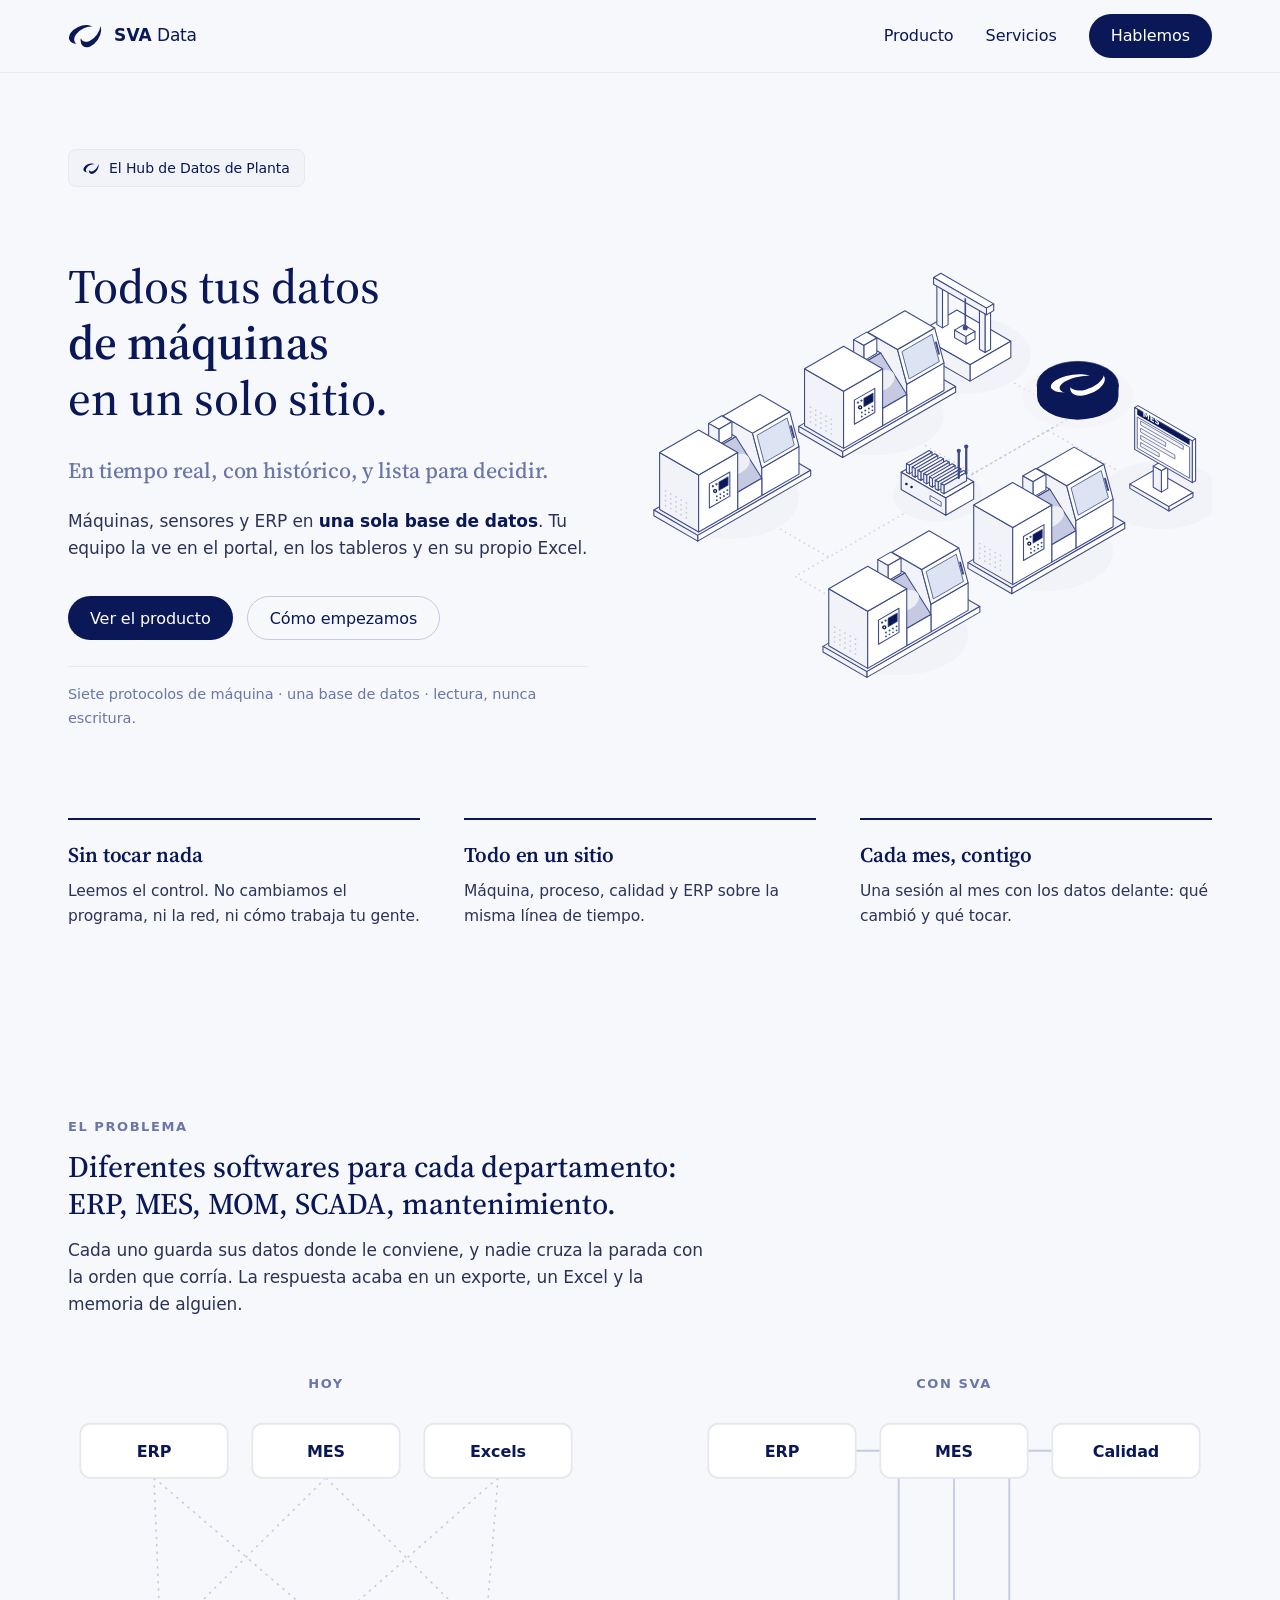
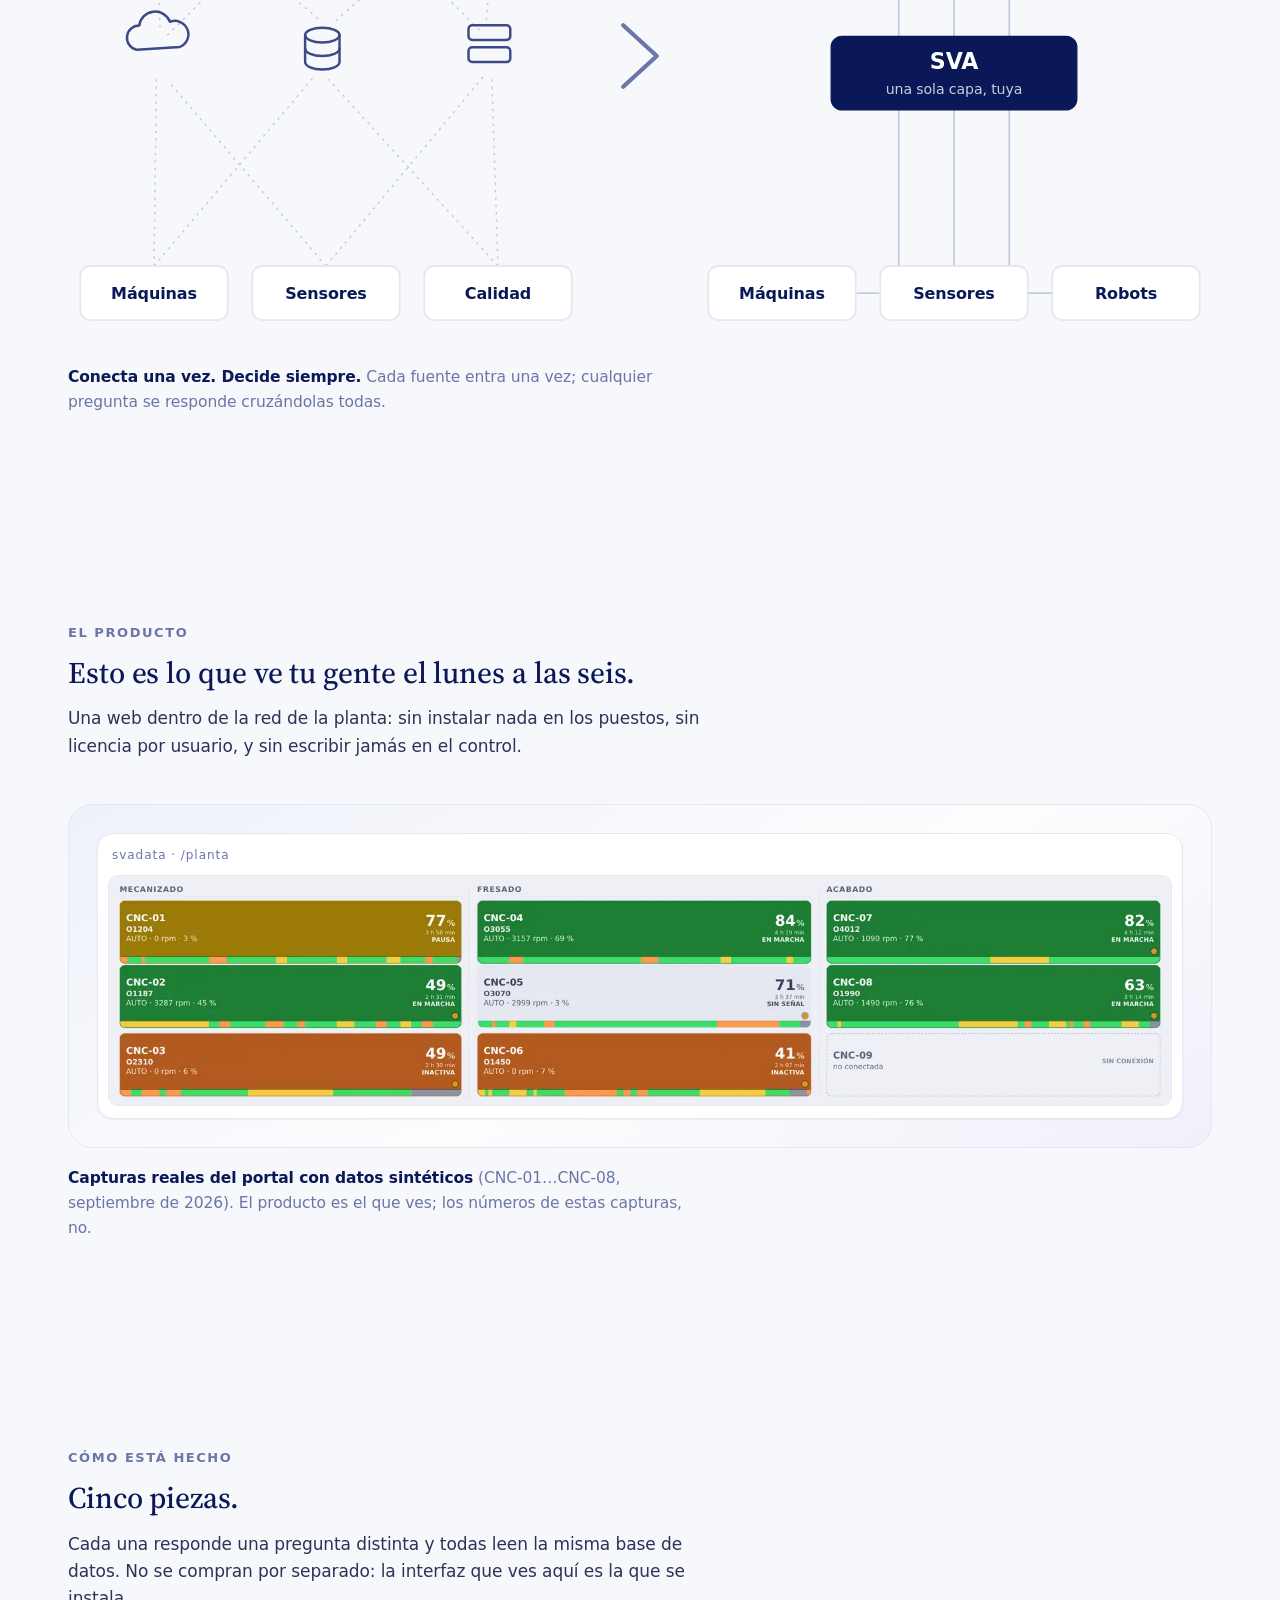
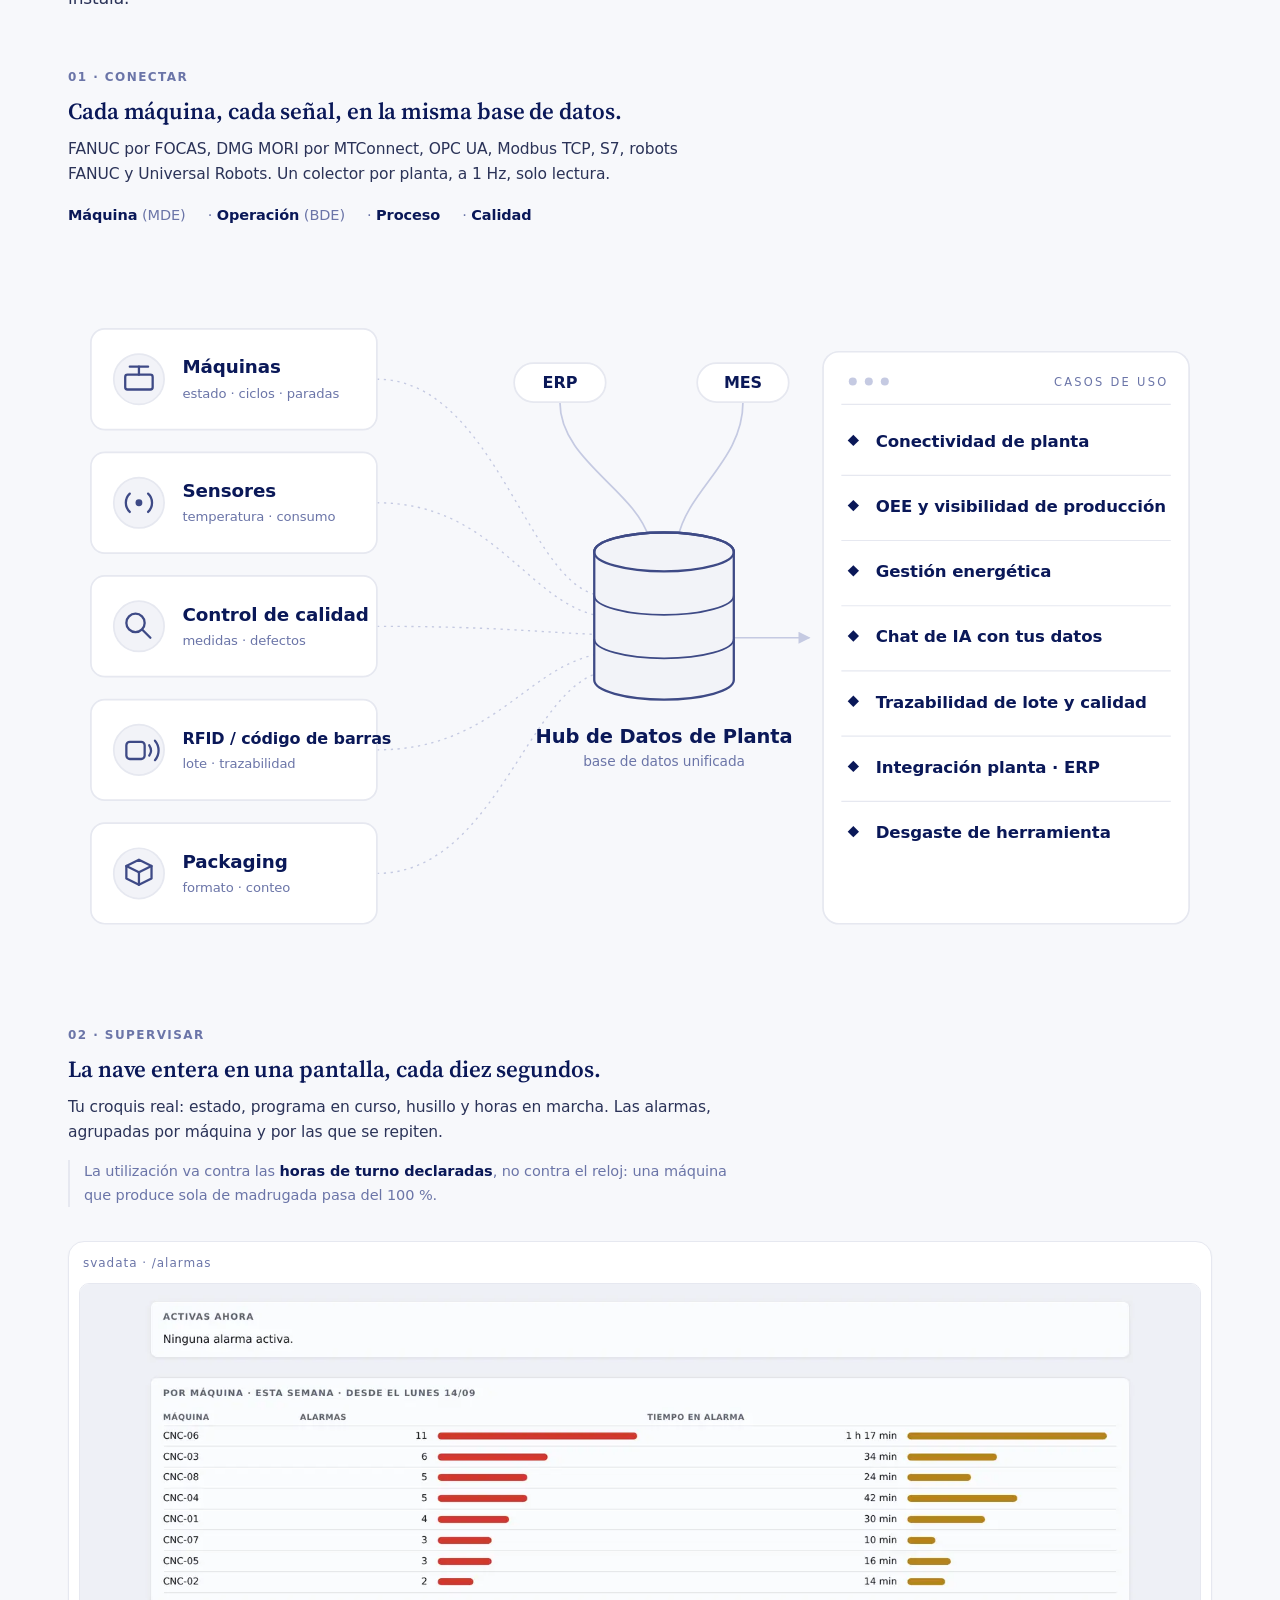
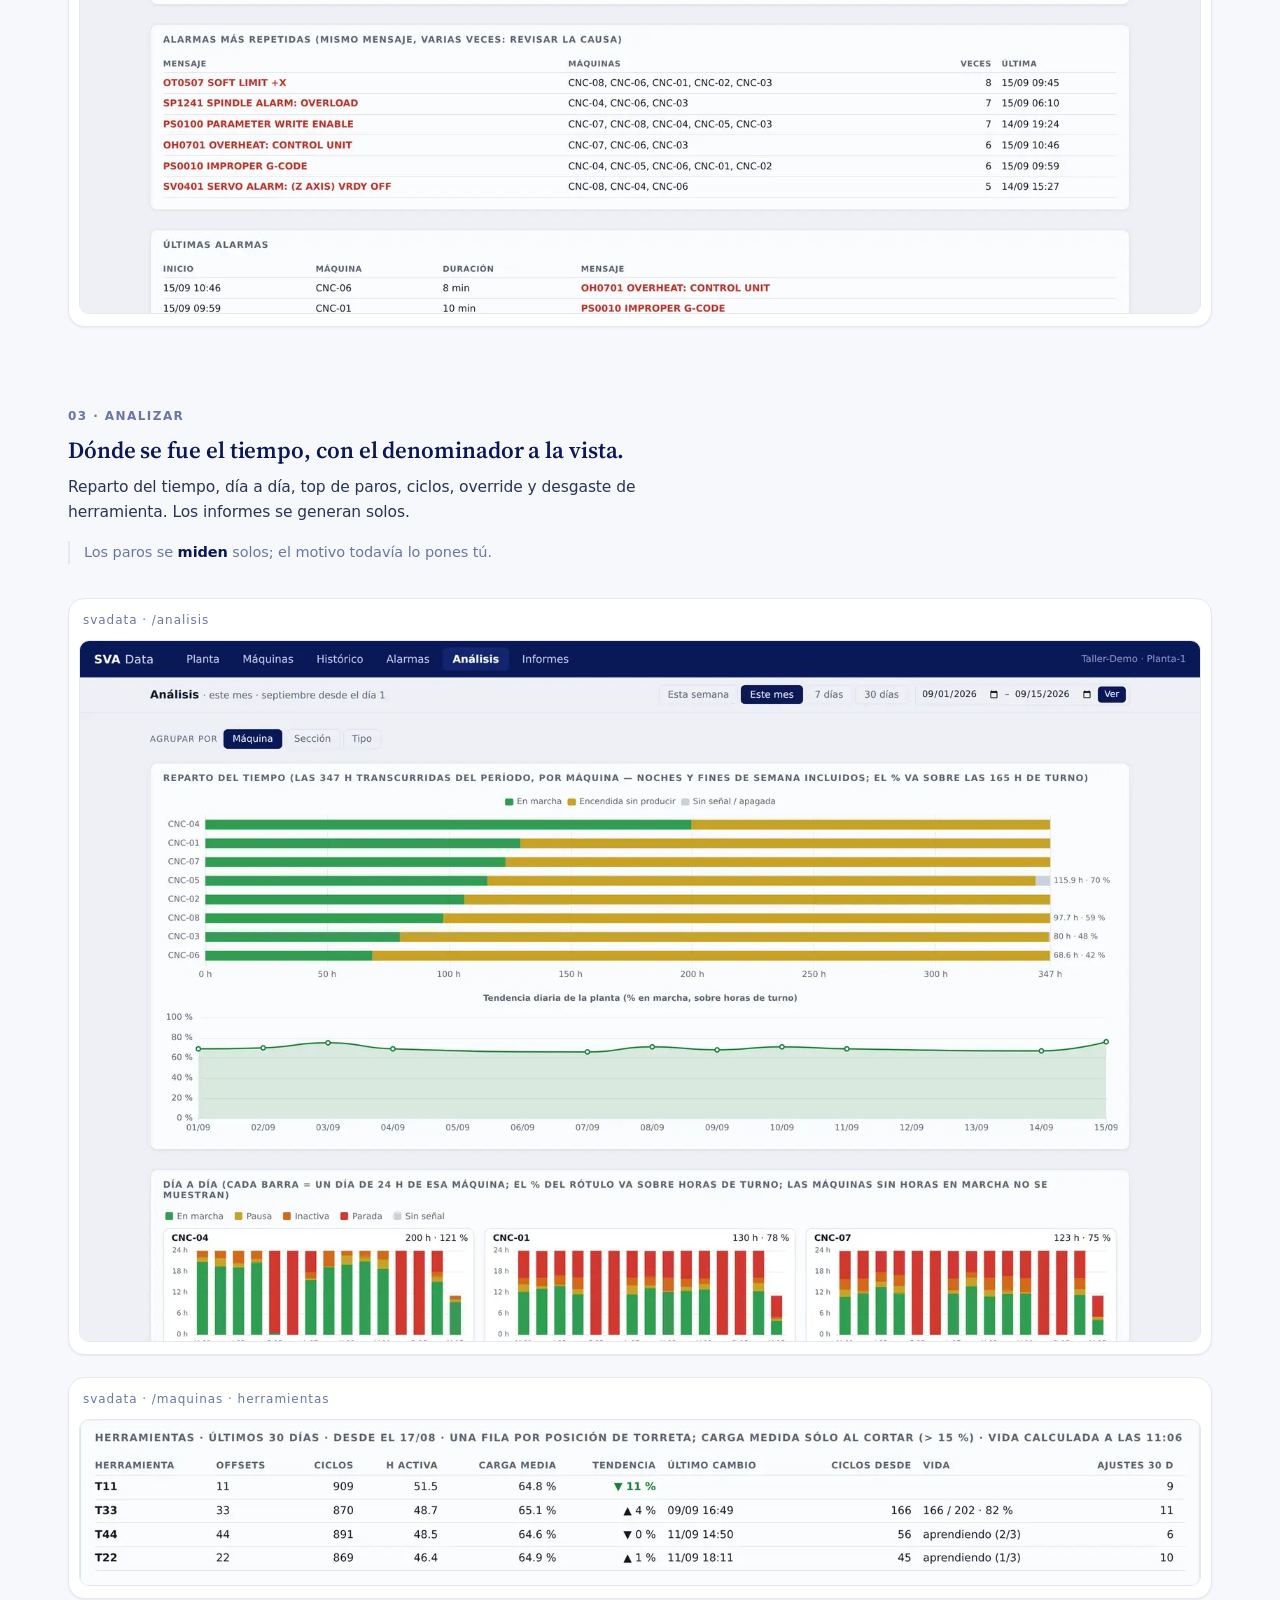
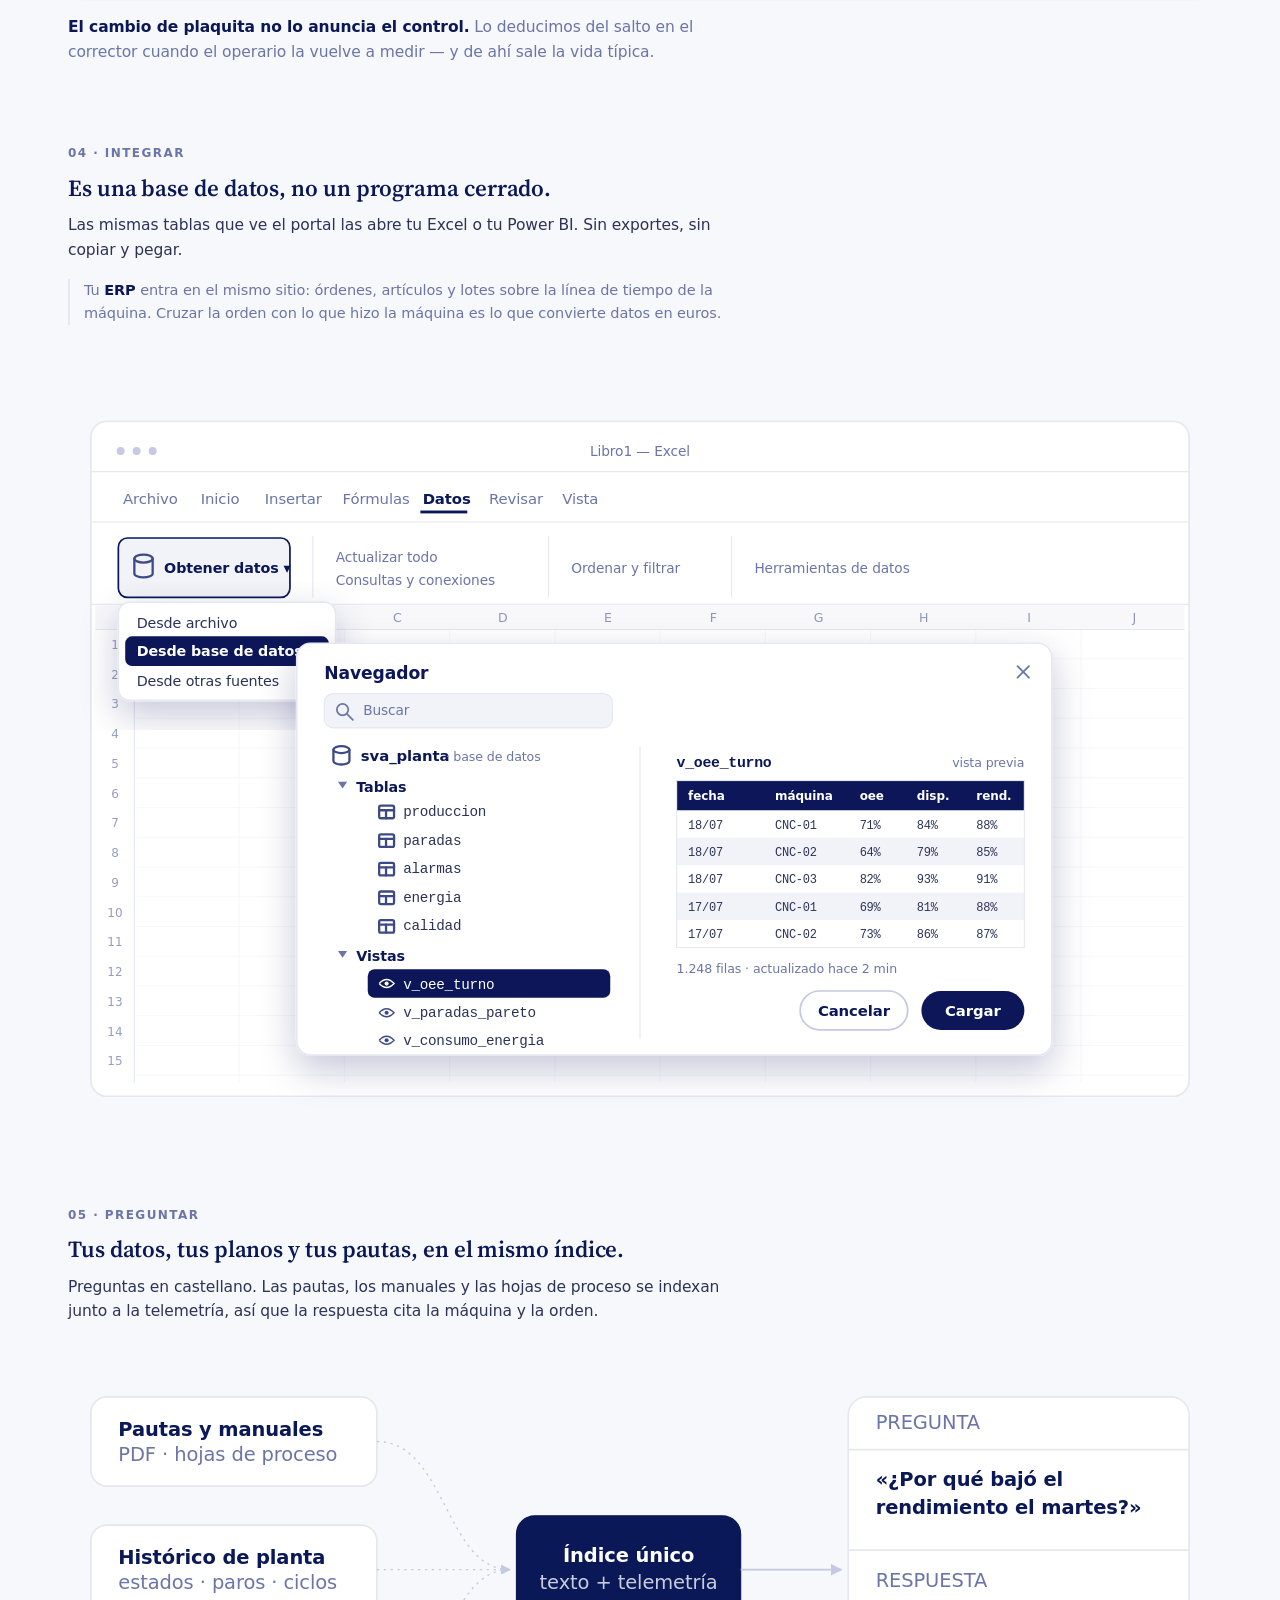
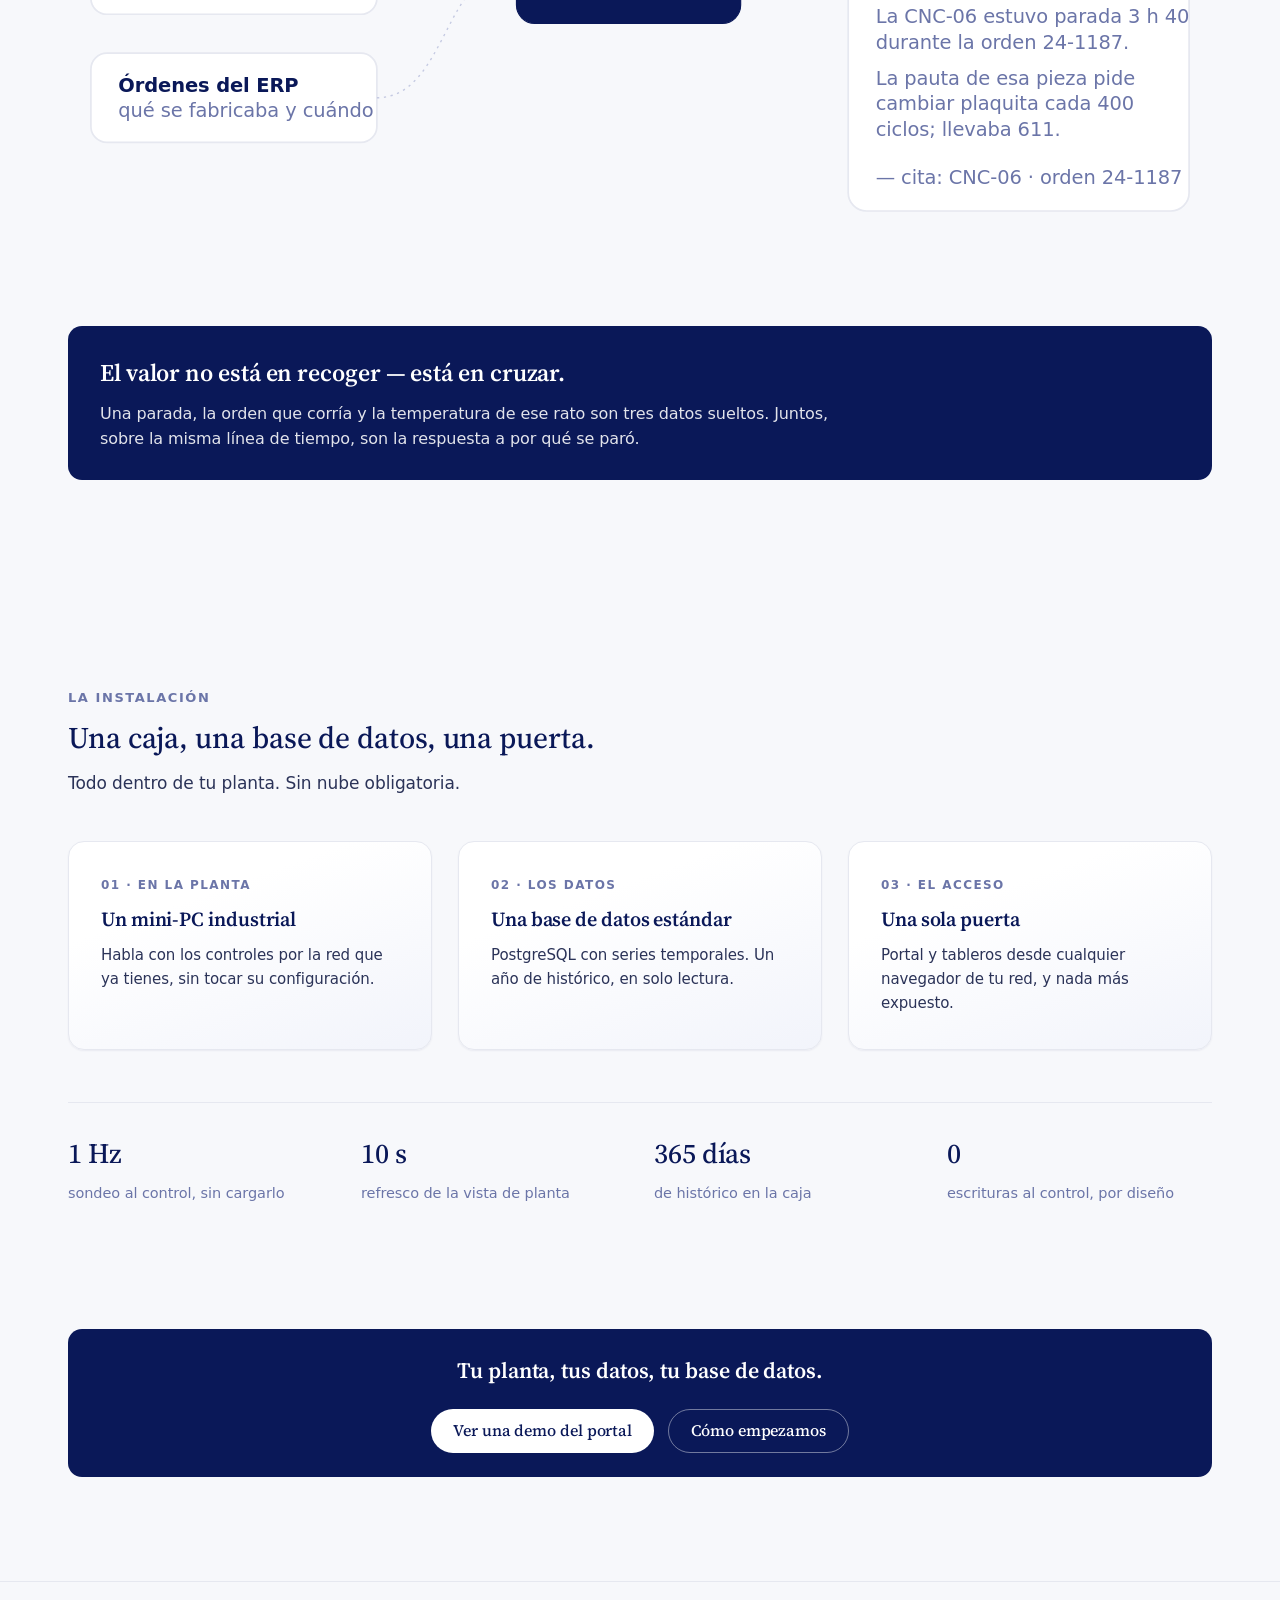
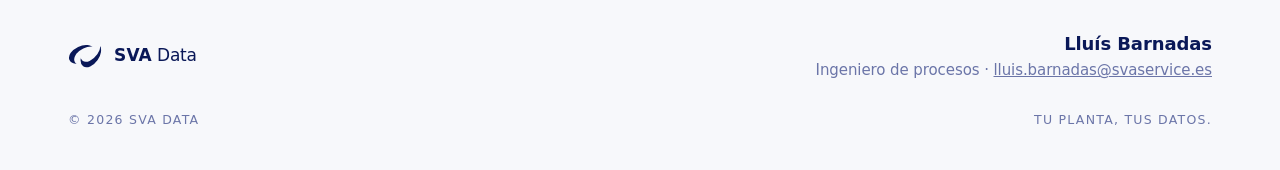
==== commit e5b1562c: "Portada orientada a producto: módulos, capturas reales y menos prosa Antes la portada contaba una id" ====
--- a/index.html
+++ b/index.html
@@ -4,17 +4,19 @@
 <meta charset="utf-8">
 <meta name="viewport" content="width=device-width, initial-scale=1">
 <title>SVA Data — Todos tus datos operativos en un solo sitio</title>
-<meta name="description" content="SVA es un Hub de Datos de Planta: todos tus datos operativos en un solo sitio. Conecta cada máquina y cada sistema una sola vez, y usa esos datos donde hacen falta.">
+<meta name="description" content="Hub de Datos de Planta para talleres de mecanizado: conectamos máquinas, sensores y ERP a una sola base de datos. Vista de planta en vivo, alarmas, análisis de paros, desgaste de herramienta e informes — y las mismas tablas en tu Excel.">
 <link rel="canonical" href="https://svadata.com/">
 <meta property="og:type" content="website">
 <meta property="og:site_name" content="SVA Data">
 <meta property="og:locale" content="es_ES">
 <meta property="og:url" content="https://svadata.com/">
 <meta property="og:title" content="SVA Data — Todos tus datos operativos en un solo sitio">
-<meta property="og:description" content="SVA es un Hub de Datos de Planta: todos tus datos operativos en un solo sitio. Conecta cada máquina y cada sistema una sola vez, y usa esos datos donde hacen falta.">
-<meta name="twitter:card" content="summary">
+<meta property="og:description" content="Conectamos máquinas, sensores y ERP a una sola base de datos. Planta en vivo, alarmas, análisis de paros y desgaste de herramienta — y las mismas tablas en tu Excel.">
+<meta property="og:image" content="https://svadata.com/assets/img/og-planta.png">
+<meta name="twitter:card" content="summary_large_image">
+<meta name="twitter:image" content="https://svadata.com/assets/img/og-planta.png">
 <meta name="twitter:title" content="SVA Data — Todos tus datos operativos en un solo sitio">
-<meta name="twitter:description" content="SVA es un Hub de Datos de Planta: todos tus datos operativos en un solo sitio. Conecta cada máquina y cada sistema una sola vez, y usa esos datos donde hacen falta.">
+<meta name="twitter:description" content="Conectamos máquinas, sensores y ERP a una sola base de datos. Planta en vivo, alarmas, análisis de paros y desgaste de herramienta — y las mismas tablas en tu Excel.">
 <link rel="icon" type="image/svg+xml" href="assets/sva-favicon.svg">
 <link href="https://api.fontshare.com/v2/css?f[]=switzer@400,500,600&display=swap" rel="stylesheet">
 <link href="https://fonts.googleapis.com/css2?family=Source+Serif+4:opsz,wght@8..60,500;8..60,600&display=swap" rel="stylesheet">
@@ -29,14 +31,13 @@
       <span class="wm"><b>SVA</b><span>Data</span></span>
     </a>
     <div class="nav-links">
-      <a class="nav-link" href="index.html#que-hacemos">¿Qué hacemos?</a>
+      <a class="nav-link" href="index.html#modulos">Producto</a>
       <a class="nav-link" href="servicios.html">Servicios</a>
       <a class="btn btn-primary nav-cta" href="mailto:lluis.barnadas@svaservice.es?subject=Quiero%20ver%20los%20datos%20de%20mi%20planta">Hablemos</a>
     </div>
   </div>
 </nav>
 
-<!-- ================= HERO ================= -->
 <header class="hero">
   <div class="wrap" style="position: relative; z-index: 1;">
     <span class="chip-eyebrow">
@@ -48,11 +49,12 @@
     <h1 class="hero-h1">Todos&nbsp;tus&nbsp;datos <span id="rotor" class="rotor">operativos</span><br>en un solo sitio.</h1>
     <div class="hero-lead">
       <p class="lead">En tiempo real, con histórico, y lista para decidir.</p>
-      <p class="body-p" style="margin-top: 22px; max-width: 520px;">Conecta cada máquina y cada sistema <b>una sola vez</b>, y usa esos datos donde hacen falta: en la pantalla de planta, en dashboards, Excel, la IA. Un <b>Hub de Datos de Planta</b>, un sitio, todos tus datos, ordenados.</p>
+      <p class="body-p" style="margin-top: 22px; max-width: 520px;">Máquinas, sensores y ERP en <b>una sola base de datos</b>. Tu equipo la ve en el portal, en los tableros y en su propio Excel.</p>
       <div class="cta-row">
-        <a class="btn btn-primary" href="servicios.html#empezamos">Cómo empezamos</a>
-        <a class="btn btn-ghost" href="#problema">Ver por qué</a>
-      </div>
+        <a class="btn btn-primary" href="#producto">Ver el producto</a>
+        <a class="btn btn-ghost" href="servicios.html#empezamos">Cómo empezamos</a>
+      </div>
+      <p class="hero-stat">Siete protocolos de máquina · una base de datos · lectura, nunca escritura.</p>
     </div>
     </div>
 
@@ -63,38 +65,30 @@
 </svg>
     </div>
     </div>
-  </div>
-
-  <div class="wrap">
     <div class="pillars">
       <div class="pillar">
         <div class="t">Sin tocar nada</div>
-        <div class="d">Extraemos los datos de las máquinas y los sistemas que ya tienes. No cambiamos tu forma de trabajar.</div>
+        <div class="d">Leemos el control. No cambiamos el programa, ni la red, ni cómo trabaja tu gente.</div>
       </div>
       <div class="pillar">
-        <div class="t">Todos tus datos, en un solo sitio</div>
+        <div class="t">Todo en un sitio</div>
+        <div class="d">Máquina, proceso, calidad y ERP sobre la misma línea de tiempo.</div>
       </div>
       <div class="pillar">
-        <div class="t">Toma decisiones, cada mes. Mide los cambios en los procesos, busca órdenes defectuosas, relaciona defectos de calidad con sensores…</div>
-        <div class="d">Cada mes, con los datos delante, te ayudamos a extraer el valor de tus datos.</div>
+        <div class="t">Cada mes, contigo</div>
+        <div class="d">Una sesión al mes con los datos delante: qué cambió y qué tocar.</div>
       </div>
     </div>
   </div>
 </header>
 
-<!-- ================= QUOTE ================= -->
-<section style="padding: 72px 0;">
-  <div class="wrap">
-    <p class="quote">«Los sistemas de control hacen funcionar las máquinas. Nosotros hacemos funcionar las decisiones.»</p>
-  </div>
-</section>
 
 <!-- ================= PROBLEMA ================= -->
 <section id="problema">
   <div class="wrap">
     <p class="eyebrow">El problema</p>
     <h2 style="margin-top: 10px; max-width: 720px;">Diferentes softwares para cada departamento: ERP, MES, MOM, SCADA, mantenimiento.</h2>
-    <p class="body-p" style="margin-top: 14px;">Cada software tiene su función, pero la analítica nunca se ha hecho dentro de los softwares. Hay que extraer los datos, ordenarlos, unirlos — si no, la información se pierde en un exporte, un Excel, la memoria de alguien. Finanzas dice una cosa, producción otra, mantenimiento otra, calidad otra — y nadie sabe cuál es la verdad.</p>
+    <p class="body-p" style="margin-top: 14px;">Cada uno guarda sus datos donde le conviene, y nadie cruza la parada con la orden que corría. La respuesta acaba en un exporte, un Excel y la memoria de alguien.</p>
 
     <div class="ba">
       <div class="diagram">
@@ -167,91 +161,53 @@
       </div>
     </div>
 
-    <p class="caption"><b>Conecta una vez. Decide siempre.</b> Cada fuente se conecta una sola vez a la capa — y cualquier pregunta se responde cruzándolas todas.</p>
+    <p class="caption"><b>Conecta una vez. Decide siempre.</b> Cada fuente entra una vez; cualquier pregunta se responde cruzándolas todas.</p>
   </div>
 </section>
 
-<!-- ================= CREEMOS ================= -->
-<section id="creemos">
+
+<!-- ================= PRODUCTO ================= -->
+<section id="producto">
   <div class="wrap">
-    <p class="eyebrow">En lo que creemos</p>
-    <div class="beliefs">
-      <div class="belief">
-        <div class="t">Visualizar lo que ocurre en tu planta puede abrirte los ojos.</div>
-        <div class="d">Tu gestión sabe lo que debería pasar; tus máquinas, lo que pasa.</div>
-      </div>
-      <div class="belief">
-        <div class="t">Tus datos ya existen. Están encerrados.</div>
-        <div class="d">Cada ERP, cada MES, MOM, SCADA intentan encerrarte. ¿Por qué no un sitio donde acceder a todo?</div>
-      </div>
-      <div class="belief">
-        <div class="t">Un panel de números no gana dinero.</div>
-        <div class="d">Una decisión a tiempo, sí. Por eso no entregamos un dashboard y nos vamos: lo trabajamos contigo, cada mes — somos tu equipo de analítica.</div>
-      </div>
-      <div class="belief">
-        <div class="t">Medir no debería ser un proyecto.</div>
-        <div class="d">Nada de implantaciones de meses: en marcha en semanas, sin parar producción y sin cambiar cómo trabaja tu gente.</div>
-      </div>
-    </div>
+    <p class="eyebrow">El producto</p>
+    <h2 style="margin-top: 10px; max-width: 760px;">Esto es lo que ve tu gente el lunes a las seis.</h2>
+    <p class="body-p" style="margin-top: 14px;">Una web dentro de la red de la planta: sin instalar nada en los puestos, sin licencia por usuario, y sin escribir jamás en el control.</p>
+
+    <div class="panel-soft shot-stage">
+      <figure class="shot">
+        <figcaption class="shot-tab">svadata · /planta</figcaption>
+        <img src="assets/img/portal-planta.webp" width="1600" height="345"
+             alt="Vista Planta del portal: tres zonas con una tarjeta por máquina, cada una con su estado, el programa en curso, las revoluciones del husillo y el porcentaje de horas en marcha sobre el turno.">
+      </figure>
+    </div>
+    <p class="caption" style="margin-top: 18px;"><b>Capturas reales del portal con datos sintéticos</b> (CNC-01…CNC-08, septiembre de 2026). El producto es el que ves; los números de estas capturas, no.</p>
   </div>
 </section>
 
-<!-- ================= QUÉ HACEMOS ================= -->
-<section id="que-hacemos">
+
+<!-- ================= MÓDULOS ================= -->
+<section id="modulos">
   <div class="wrap">
-    <p class="eyebrow">Qué hacemos</p>
-    <h2 style="margin-top: 10px; max-width: 760px;">Capturamos los datos de tu empresa y los convertimos en decisiones.</h2>
-    <p class="body-p" style="margin-top: 14px;">Tu fábrica ya genera datos por el simple hecho de trabajar. No son una sola cosa: son cuatro familias, y cada una se captura distinto, se guarda distinto y responde a una pregunta distinta. Mezclarlas es donde descarrila la mayoría de proyectos de datos — en la primera reunión:</p>
-
-    <div class="datos">
-      <div class="dato">
-        <span class="n">01 · Máquina (MDE)</span>
-        <div class="t">Lo que hace la máquina</div>
-        <div class="d">Ciclos, estados, tiempos de marcha, paros, velocidades, códigos de alarma.</div>
-        <div class="src">Sale del control (CNC, PLC), de señales digitales o de un servidor OPC UA — sin tocar nada.</div>
-      </div>
-      <div class="dato">
-        <span class="n">02 · Operación (BDE)</span>
-        <div class="t">Lo que se está fabricando</div>
-        <div class="d">Estado de las órdenes, fichaje de operario, consumo de material, motivos de paro.</div>
-        <div class="src">Sale del terminal de planta, del lector de códigos — o del apunte del operario.</div>
-      </div>
-      <div class="dato">
-        <span class="n">03 · Proceso</span>
-        <div class="t">En qué condiciones</div>
-        <div class="d">Temperaturas, presiones, pares de apriete, caudales, dimensiones.</div>
-        <div class="src">Sale de sensores, equipos de medida y galgas en línea — los que ya tienes o los que añadimos.</div>
-      </div>
-      <div class="dato">
-        <span class="n">04 · Calidad</span>
-        <div class="t">Cómo salió</div>
-        <div class="d">Resultados de inspección, categorías de defecto, mediciones SPC.</div>
-        <div class="src">Sale de la tridimensional (CMM), sistemas de visión, controles manuales, laboratorio.</div>
-      </div>
-    </div>
-
-    <div class="cruce">
-      <div class="t">El valor no está en recoger — está en cruzar.</div>
-      <div class="d">Una parada (máquina) + la orden que corría (operación) + la temperatura de ese rato (proceso) + el lote que salió mal (calidad), sobre la misma línea de tiempo. Ahí aparece la causa — y el euro. Eso es lo que montamos.</div>
-    </div>
-
-    <p class="unused" style="margin-top: 26px;">
-      <span><b>¿Por qué hoy no se aprovechan?</b></span>
-      <span>· Cada dato vive en su silo</span>
-      <span>· Nada apunta a la orden de trabajo</span>
-      <span>· Se apuntan a mano, tarde y a trozos</span>
-      <span>· Nadie es dueño del conjunto</span>
-    </p>
-  </div>
-</section>
-
-<!-- ================= INTEGRACIÓN ================= -->
-<section id="integracion">
-  <div class="wrap">
-    <p class="eyebrow">Integración de datos</p>
-    <h2 style="margin-top: 10px; max-width: 720px;">Nos conectamos a todo lo que ya tienes — y extraemos los datos.</h2>
-    <p class="body-p" style="margin-top: 14px;">Máquinas, sensores, calidad, logística, tu ERP y tu MES: todo acaba en una sola base de datos unificada. Y de ahí salen los casos de uso.</p>
-
+    <p class="eyebrow">Cómo está hecho</p>
+    <h2 style="margin-top: 10px; max-width: 760px;">Cinco piezas.</h2>
+    <p class="body-p" style="margin-top: 14px;">Cada una responde una pregunta distinta y todas leen la misma base de datos. No se compran por separado: la interfaz que ves aquí es la que se instala.</p>
+
+    <div class="mods">
+
+
+      <div class="mod">
+        <div class="mod-txt">
+          <span class="n">01 · Conectar</span>
+          <div class="t">Cada máquina, cada señal, en la misma base de datos.</div>
+          <div class="d">FANUC por FOCAS, DMG MORI por MTConnect, OPC UA, Modbus TCP, S7, robots FANUC y Universal Robots. Un colector por planta, a 1 Hz, solo lectura.</div>
+          <p class="unused" style="margin-top: 18px;">
+            <span><b>Máquina</b> (MDE)</span>
+            <span>· <b>Operación</b> (BDE)</span>
+            <span>· <b>Proceso</b></span>
+            <span>· <b>Calidad</b></span>
+          </p>
+        </div>
+        <div class="mod-fig">
     <div class="diagram scroll-x" style="margin-top: 44px;">
       <svg viewBox="0 0 1000 560" role="img" aria-label="Fuentes de planta y sistemas de gestión fluyen a un data hub unificado del que salen los casos de uso">
         <defs>
@@ -338,21 +294,62 @@
           <text x="706" y="408" font-size="14.5" class="lbl">Integración planta · ERP</text>
           <line x1="676" y1="433" x2="964" y2="433" stroke="var(--border)" stroke-width="1"/>
           <rect x="683" y="456" width="7" height="7" transform="rotate(45 686.5 459.5)" fill="var(--ink)"/>
-          <text x="706" y="465" font-size="14.5" class="lbl">Integración máquina · MES</text>
+          <text x="706" y="465" font-size="14.5" class="lbl">Desgaste de herramienta</text>
         </g>
       </svg>
     </div>
-
-    <p class="caption"><b>Cada fuente se ordena para que todos los datos estén en el mismo sitio.</b> Los casos de uso se activan por fases — empezando por el que más te duele.</p>
-  </div>
-</section>
-
-<!-- ================= TU EXCEL ================= -->
-<section id="tu-excel">
-  <div class="wrap">
-    <p class="eyebrow">Sin aprender nada nuevo</p>
-    <h2 style="margin-top: 10px; max-width: 760px;">Abres Excel, le das a «Obtener datos» — y ahí está tu planta.</h2>
-    <p class="body-p" style="margin-top: 14px;">El hub no es un programa cerrado: es una <b>base de datos estándar</b>. Cualquier herramienta que sepa leer una — Excel, Power BI, tu ERP — ve las mismas tablas: producción, paradas, energía, calidad. Sin exportes, sin esperar a que alguien te pase el informe.</p>
+        </div>
+      </div>
+
+
+      <div class="mod">
+        <div class="mod-txt">
+          <span class="n">02 · Supervisar</span>
+          <div class="t">La nave entera en una pantalla, cada diez segundos.</div>
+          <div class="d">Tu croquis real: estado, programa en curso, husillo y horas en marcha. Las alarmas, agrupadas por máquina y por las que se repiten.</div>
+          <div class="mod-note">La utilización va contra las <b>horas de turno declaradas</b>, no contra el reloj: una máquina que produce sola de madrugada pasa del 100 %.</div>
+        </div>
+        <div class="mod-fig">
+          <figure class="shot">
+            <figcaption class="shot-tab">svadata · /alarmas</figcaption>
+            <img src="assets/img/portal-alarmas.webp" width="1600" height="898" loading="lazy" decoding="async"
+                 alt="Vista Alarmas del portal: alarmas activas, agrupadas por máquina y ordenadas por las que más se repiten.">
+          </figure>
+        </div>
+      </div>
+
+
+      <div class="mod">
+        <div class="mod-txt">
+          <span class="n">03 · Analizar</span>
+          <div class="t">Dónde se fue el tiempo, con el denominador a la vista.</div>
+          <div class="d">Reparto del tiempo, día a día, top de paros, ciclos, override y desgaste de herramienta. Los informes se generan solos.</div>
+          <div class="mod-note">Los paros se <b>miden</b> solos; el motivo todavía lo pones tú.</div>
+        </div>
+        <div class="mod-fig">
+          <figure class="shot">
+            <figcaption class="shot-tab">svadata · /analisis</figcaption>
+            <img src="assets/img/portal-analisis.webp" width="1600" height="1000" loading="lazy" decoding="async"
+                 alt="Vista Análisis del portal: reparto del tiempo por estado, evolución día a día y top de paros del período.">
+          </figure>
+          <figure class="shot" style="margin-top: 22px;">
+            <figcaption class="shot-tab">svadata · /maquinas · herramientas</figcaption>
+            <img src="assets/img/portal-herramientas.webp" width="1600" height="235" loading="lazy" decoding="async"
+                 alt="Tabla de herramientas de una máquina: ciclos desde el último cambio, vida típica aprendida y carga de corte frente a su línea base.">
+          </figure>
+          <p class="caption" style="margin-top: 16px;"><b>El cambio de plaquita no lo anuncia el control.</b> Lo deducimos del salto en el corrector cuando el operario la vuelve a medir — y de ahí sale la vida típica.</p>
+        </div>
+      </div>
+
+
+      <div class="mod">
+        <div class="mod-txt">
+          <span class="n">04 · Integrar</span>
+          <div class="t">Es una base de datos, no un programa cerrado.</div>
+          <div class="d">Las mismas tablas que ve el portal las abre tu Excel o tu Power BI. Sin exportes, sin copiar y pegar.</div>
+          <div class="mod-note">Tu <b>ERP</b> entra en el mismo sitio: órdenes, artículos y lotes sobre la línea de tiempo de la máquina. Cruzar la orden con lo que hizo la máquina es lo que convierte datos en euros.</div>
+        </div>
+        <div class="mod-fig">
 
     <div class="diagram scroll-x" style="margin-top: 44px;">
       <svg viewBox="0 0 1000 632" role="img" aria-label="Excel abriendo la base de datos de planta: el navegador muestra las tablas produccion, paradas, alarmas y energia, y las vistas v_oee_turno y v_paradas_pareto, con una vista previa de datos de OEE">
@@ -513,8 +510,122 @@
         </g>
       </svg>
     </div>
-
-    <p class="caption"><b>El mismo número para todos.</b> La tabla que gestión abre en su Excel es la misma que alimenta el dashboard de planta — actualizada sola, sin copiar y pegar.</p>
+        </div>
+      </div>
+
+
+      <div class="mod">
+        <div class="mod-txt">
+          <span class="n">05 · Preguntar</span>
+          <div class="t">Tus datos, tus planos y tus pautas, en el mismo índice.</div>
+          <div class="d">Preguntas en castellano. Las pautas, los manuales y las hojas de proceso se indexan junto a la telemetría, así que la respuesta cita la máquina y la orden.</div>
+        </div>
+        <div class="mod-fig">
+          <div class="diagram scroll-x">
+            <svg viewBox="0 0 1000 430" role="img" aria-label="Las pautas, los manuales y los datos de planta se indexan juntos; una pregunta en castellano devuelve una respuesta que cita la máquina y la orden.">
+              <defs>
+                <marker id="aiarr" viewBox="0 0 10 10" refX="9" refY="5" markerWidth="7" markerHeight="7" orient="auto-start-reverse">
+                  <path d="M 0 0 L 10 5 L 0 10 z" fill="var(--line)"/>
+                </marker>
+              </defs>
+
+              <rect class="chip-r" x="20" y="34" width="250" height="78" rx="14"/>
+              <text class="lbl" x="44" y="68">Pautas y manuales</text>
+              <text class="lbl-sub" x="44" y="90">PDF · hojas de proceso</text>
+
+              <rect class="chip-r" x="20" y="146" width="250" height="78" rx="14"/>
+              <text class="lbl" x="44" y="180">Histórico de planta</text>
+              <text class="lbl-sub" x="44" y="202">estados · paros · ciclos</text>
+
+              <rect class="chip-r" x="20" y="258" width="250" height="78" rx="14"/>
+              <text class="lbl" x="44" y="292">Órdenes del ERP</text>
+              <text class="lbl-sub" x="44" y="314">qué se fabricaba y cuándo</text>
+
+              <path class="wire-dot" d="M 270 73 C 330 73 330 185 386 185" fill="none" marker-end="url(#aiarr)"/>
+              <path class="wire-dot" d="M 270 185 L 386 185" fill="none" marker-end="url(#aiarr)"/>
+              <path class="wire-dot" d="M 270 297 C 330 297 330 185 386 185" fill="none" marker-end="url(#aiarr)"/>
+
+              <rect class="chip-solid" x="392" y="138" width="196" height="94" rx="16"/>
+              <text class="t-inv" x="490" y="178" text-anchor="middle">Índice único</text>
+              <text class="t-inv-sub" x="490" y="202" text-anchor="middle">texto + telemetría</text>
+
+              <path class="wire" d="M 588 185 L 676 185" fill="none" marker-end="url(#aiarr)"/>
+
+              <rect class="chip-r" x="682" y="34" width="298" height="362" rx="16"/>
+              <line x1="682" y1="80" x2="980" y2="80" stroke="var(--border)" stroke-width="1.5"/>
+              <text class="lbl-sub" x="706" y="62">PREGUNTA</text>
+              <text class="lbl" x="706" y="112">«¿Por qué bajó el</text>
+              <text class="lbl" x="706" y="136">rendimiento el martes?»</text>
+
+              <line x1="682" y1="168" x2="980" y2="168" stroke="var(--border)" stroke-width="1.5"/>
+              <text class="lbl-sub" x="706" y="200">RESPUESTA</text>
+              <text class="lbl-sub" x="706" y="232">La CNC-06 estuvo parada 3 h 40</text>
+              <text class="lbl-sub" x="706" y="254">durante la orden 24-1187.</text>
+              <text class="lbl-sub" x="706" y="286">La pauta de esa pieza pide</text>
+              <text class="lbl-sub" x="706" y="308">cambiar plaquita cada 400</text>
+              <text class="lbl-sub" x="706" y="330">ciclos; llevaba 611.</text>
+              <text class="lbl-sub" x="706" y="372">— cita: CNC-06 · orden 24-1187</text>
+            </svg>
+          </div>
+
+        </div>
+      </div>
+
+    </div>
+
+    <div class="cruce" style="margin-top: 76px;">
+      <div class="t">El valor no está en recoger — está en cruzar.</div>
+      <div class="d">Una parada, la orden que corría y la temperatura de ese rato son tres datos sueltos. Juntos, sobre la misma línea de tiempo, son la respuesta a por qué se paró.</div>
+    </div>
+  </div>
+</section>
+
+
+<!-- ================= CÓMO ESTÁ MONTADO ================= -->
+<section id="estado">
+  <div class="wrap">
+    <p class="eyebrow">La instalación</p>
+    <h2 style="margin-top: 10px; max-width: 720px;">Una caja, una base de datos, una puerta.</h2>
+    <p class="body-p" style="margin-top: 14px;">Todo dentro de tu planta. Sin nube obligatoria.</p>
+
+    <div class="objects" style="margin-top: 44px;">
+      <div class="obj">
+        <span class="n">01 · En la planta</span>
+        <div class="t">Un mini-PC industrial</div>
+        <div class="d">Habla con los controles por la red que ya tienes, sin tocar su configuración.</div>
+      </div>
+      <div class="obj">
+        <span class="n">02 · Los datos</span>
+        <div class="t">Una base de datos estándar</div>
+        <div class="d">PostgreSQL con series temporales. Un año de histórico, en solo lectura.</div>
+      </div>
+      <div class="obj">
+        <span class="n">03 · El acceso</span>
+        <div class="t">Una sola puerta</div>
+        <div class="d">Portal y tableros desde cualquier navegador de tu red, y nada más expuesto.</div>
+      </div>
+    </div>
+
+    <div class="specs">
+      <div class="spec"><div class="k">1 Hz</div><div class="v">sondeo al control, sin cargarlo</div></div>
+      <div class="spec"><div class="k">10 s</div><div class="v">refresco de la vista de planta</div></div>
+      <div class="spec"><div class="k">365 días</div><div class="v">de histórico en la caja</div></div>
+      <div class="spec"><div class="k">0</div><div class="v">escrituras al control, por diseño</div></div>
+    </div>
+  </div>
+</section>
+
+
+<!-- ================= CIERRE ================= -->
+<section id="empezar" style="padding-top: 0;">
+  <div class="wrap">
+    <div class="yours">
+      Tu planta, tus datos, tu base de datos.
+      <div class="cta-row">
+        <a class="btn btn-primary" href="mailto:lluis.barnadas@svaservice.es?subject=Quiero%20ver%20una%20demo%20del%20portal">Ver una demo del portal</a>
+        <a class="btn btn-ghost" href="servicios.html#empezamos">Cómo empezamos</a>
+      </div>
+    </div>
   </div>
 </section>
 
@@ -557,4 +668,6 @@
 </script>
 
 </body>
+
+</body>
 </html>
--- a/assets/styles.css
+++ b/assets/styles.css
@@ -64,7 +64,8 @@
   .cta-row { display: flex; gap: 14px; flex-wrap: wrap; margin-top: 34px; }
 
   /* ---- diagrams ---- */
-  .hero-grid > div, .ba > div, .steps > div, .objects > div, .beliefs > div { min-width: 0; }
+  .hero-grid > div, .ba > div, .steps > div, .objects > div, .beliefs > div,
+  .mod > div, .datos > div, .specs > div { min-width: 0; }
   svg { max-width: 100%; }
   .diagram svg { display: block; width: 100%; height: auto; }
   .chip-r { fill: var(--card); stroke: var(--border); stroke-width: 1.5; }
@@ -104,7 +105,7 @@
   /* ---- datos de producción ---- */
   .datos { display: grid; grid-template-columns: repeat(4, 1fr); gap: 24px; margin-top: 48px; }
   .dato { border: 1px solid var(--border); background: var(--card); border-radius: 16px; padding: 28px 26px; box-shadow: var(--shadow); }
-  .dato .n { font-size: 12px; font-weight: 600; text-transform: uppercase; letter-spacing: 0.12em; color: var(--muted); display: block; margin-bottom: 10px; }
+  .dato .n, .mod .n { font-size: 12px; font-weight: 600; text-transform: uppercase; letter-spacing: 0.12em; color: var(--muted); display: block; margin-bottom: 10px; }
   .dato .t { font-family: var(--serif); font-size: 19px; font-weight: 600; color: var(--ink); margin-bottom: 8px; }
   .dato .d { font-size: 14.5px; }
   .dato .src { font-size: 13px; color: var(--muted); margin-top: 10px; padding-top: 10px; border-top: 1px solid var(--border); }
@@ -114,8 +115,52 @@
   .unused { display: flex; gap: 10px 22px; flex-wrap: wrap; margin-top: 22px; }
   .unused span { font-size: 14.5px; color: var(--muted); }
   .unused b { color: var(--ink); font-weight: 600; }
-  @media (max-width: 900px) { .datos { grid-template-columns: 1fr 1fr; } }
-  @media (max-width: 640px) { .datos { grid-template-columns: 1fr; } }
+  
+  /* ---- capturas de producto ---- */
+  /* El marco blanco es deliberado: las capturas traen el verde/ámbar/rojo de
+     los estados de máquina a una página monocroma. Encuadrarlas como foto de
+     producto deja claro que el color es del producto, no de la marca — y por
+     eso ningún color de captura se repite nunca en la UI de esta página. */
+  .shot { margin: 0; border: 1px solid var(--border); border-radius: 16px; background: var(--card); padding: 10px 10px 12px; box-shadow: var(--shadow); overflow: hidden; }
+  .shot img { display: block; width: 100%; height: auto; border-radius: 10px; border: 1px solid var(--border); }
+  .shot-tab { font-family: var(--sans); font-size: 12px; letter-spacing: 0.08em; text-transform: lowercase; color: var(--muted); padding: 2px 4px 10px; }
+  .shot-stage { margin-top: 44px; padding: 28px; }
+  .hero-stat { margin-top: 26px; font-size: 14.5px; color: var(--muted); border-top: 1px solid var(--border); padding-top: 16px; max-width: 520px; }
+
+  /* ---- módulos ---- */
+  .mods { display: grid; gap: 80px; margin-top: 56px; }
+  /* Una sola columna, la figura debajo y a todo el ancho. Se probó a dos
+     columnas alternas: en 560 px las capturas del portal (paneles densos de
+     1600 px) quedaban ilegibles, que es justo lo contrario de lo que se pide
+     a una captura. */
+  .mod { display: grid; grid-template-columns: 1fr; gap: 34px; }
+  .mod-txt { max-width: 760px; }
+  .mod .t { font-family: var(--serif); font-size: 23px; font-weight: 600; color: var(--ink); line-height: 1.28; margin-bottom: 10px; }
+  .mod .d { font-size: 15.5px; color: var(--body); }
+  .mod-note { margin-top: 16px; font-size: 14.5px; color: var(--muted); border-left: 2px solid var(--border); padding-left: 14px; }
+  .mod-note b { color: var(--ink); }
+  .mod-fig .diagram { margin-top: 0; }
+  /* Los dos módulos con diagrama ancho (1000 px de diseño) ocupan toda la
+     fila: en una columna de 560 px .scroll-x los recortaba. */
+  .mod .d, .mod-note { max-width: 660px; }
+
+  /* ---- especificaciones (la fila que sustituye al caso de éxito) ---- */
+  .specs { display: grid; grid-template-columns: repeat(4, 1fr); gap: 28px; margin-top: 52px; border-top: 1px solid var(--border); padding-top: 28px; }
+  .spec .k { font-family: var(--serif); font-size: 28px; font-weight: 500; color: var(--ink); }
+  .spec .v { font-size: 14.5px; color: var(--muted); margin-top: 6px; }
+
+  /* ---- banda de cierre ---- */
+  .yours .cta-row { justify-content: center; margin-top: 20px; }
+  .yours .btn-primary { background: var(--band-text); color: var(--ink); }
+  .yours .btn-ghost { color: var(--band-text); border-color: rgba(255, 255, 255, 0.42); }
+  .yours .btn-ghost:hover { background: rgba(255, 255, 255, 0.10); }
+
+  @media (max-width: 900px) {
+    .mods { gap: 60px; }
+    .specs { grid-template-columns: 1fr 1fr; gap: 24px; }
+    .shot-stage { padding: 14px; } .datos { grid-template-columns: 1fr 1fr; } }
+  @media (max-width: 640px) {
+    .specs { grid-template-columns: 1fr; } .datos { grid-template-columns: 1fr; } }
 
   /* ---- steps ---- */
   .h2row { display: flex; justify-content: space-between; align-items: center; gap: 24px; flex-wrap: wrap; }
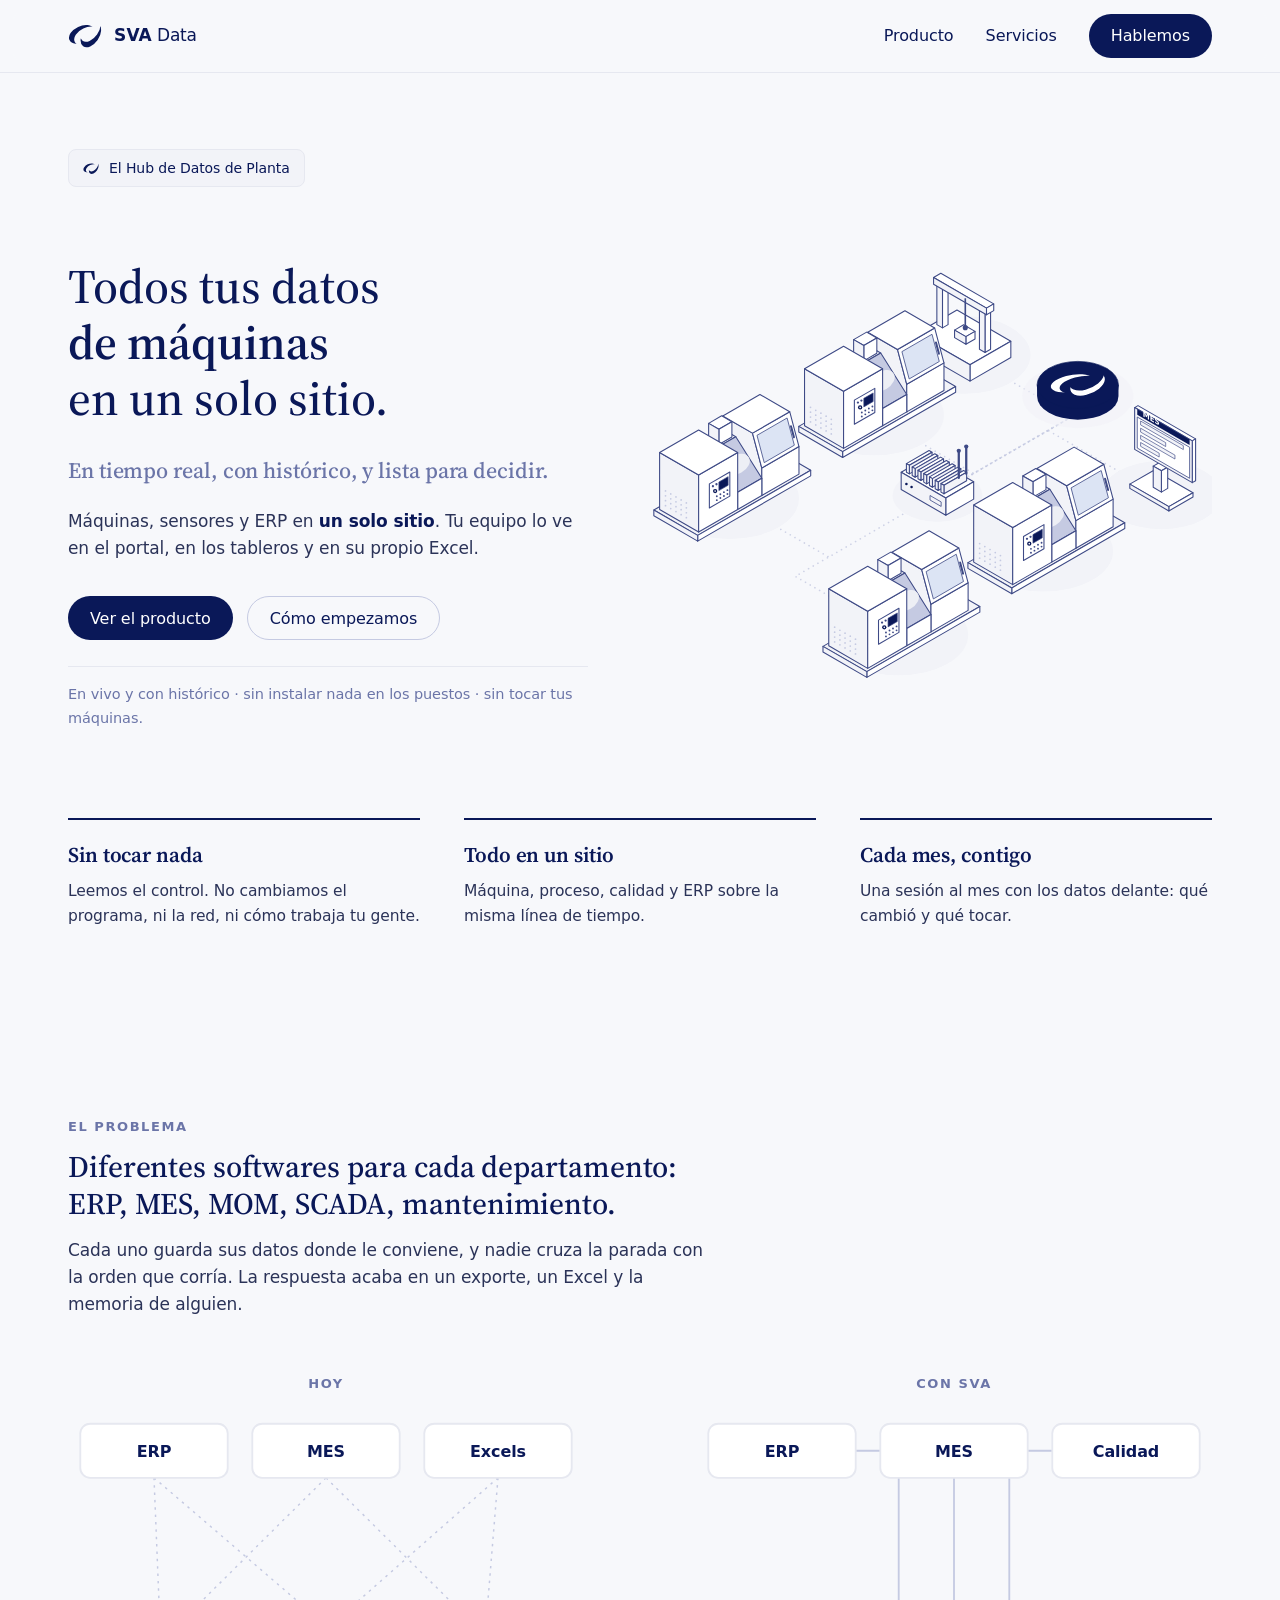
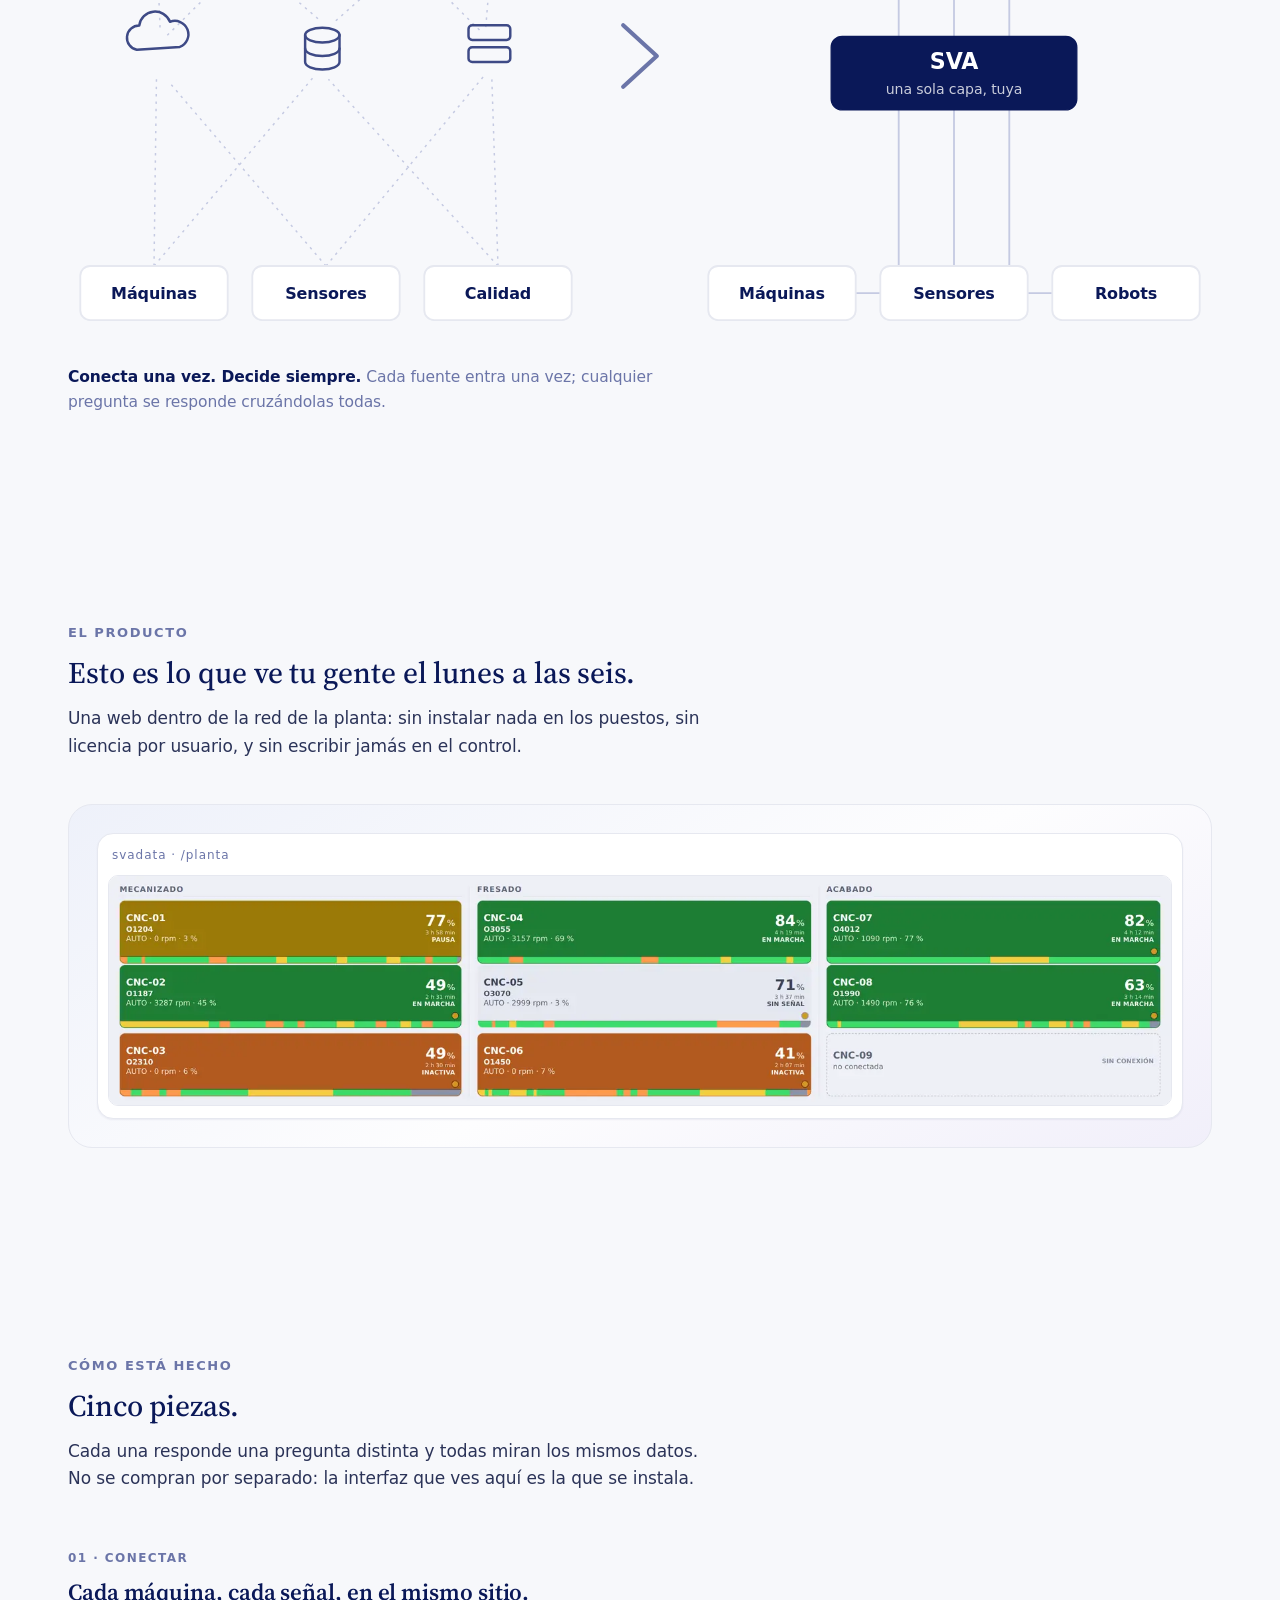
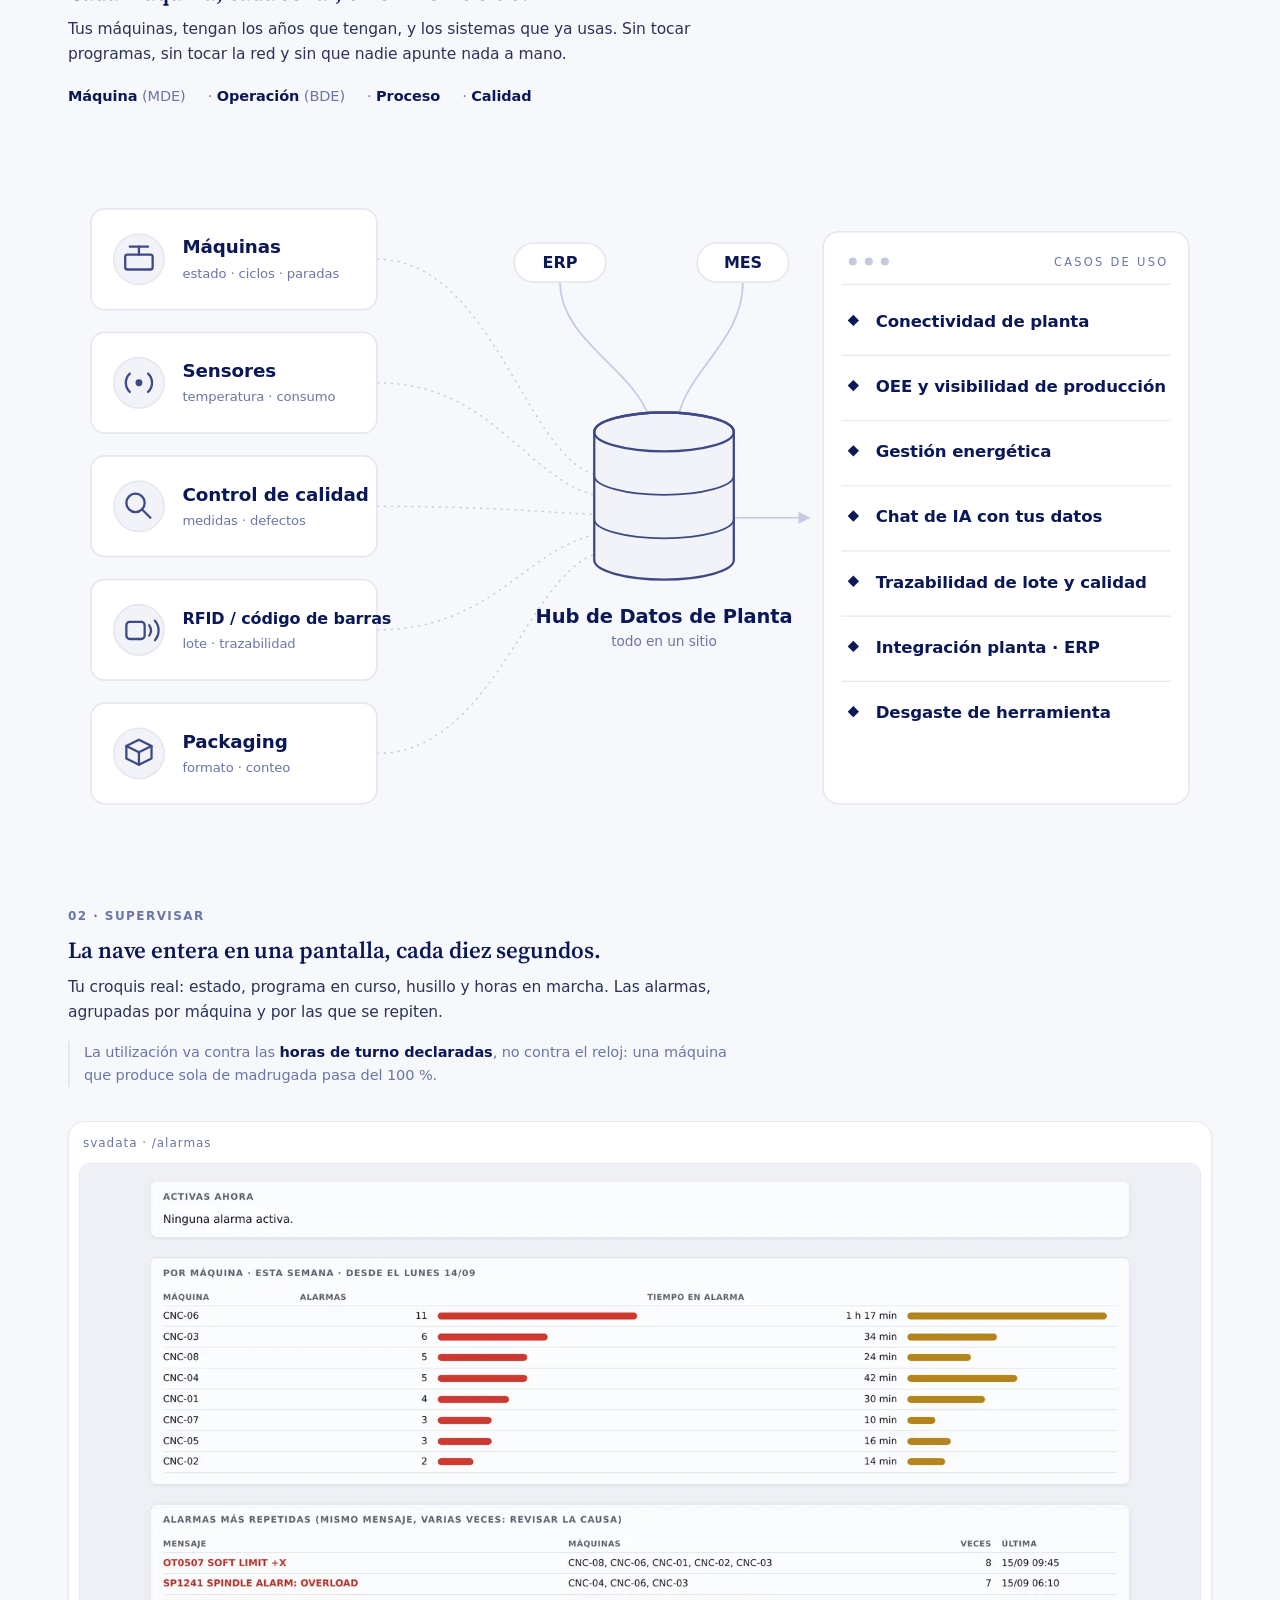
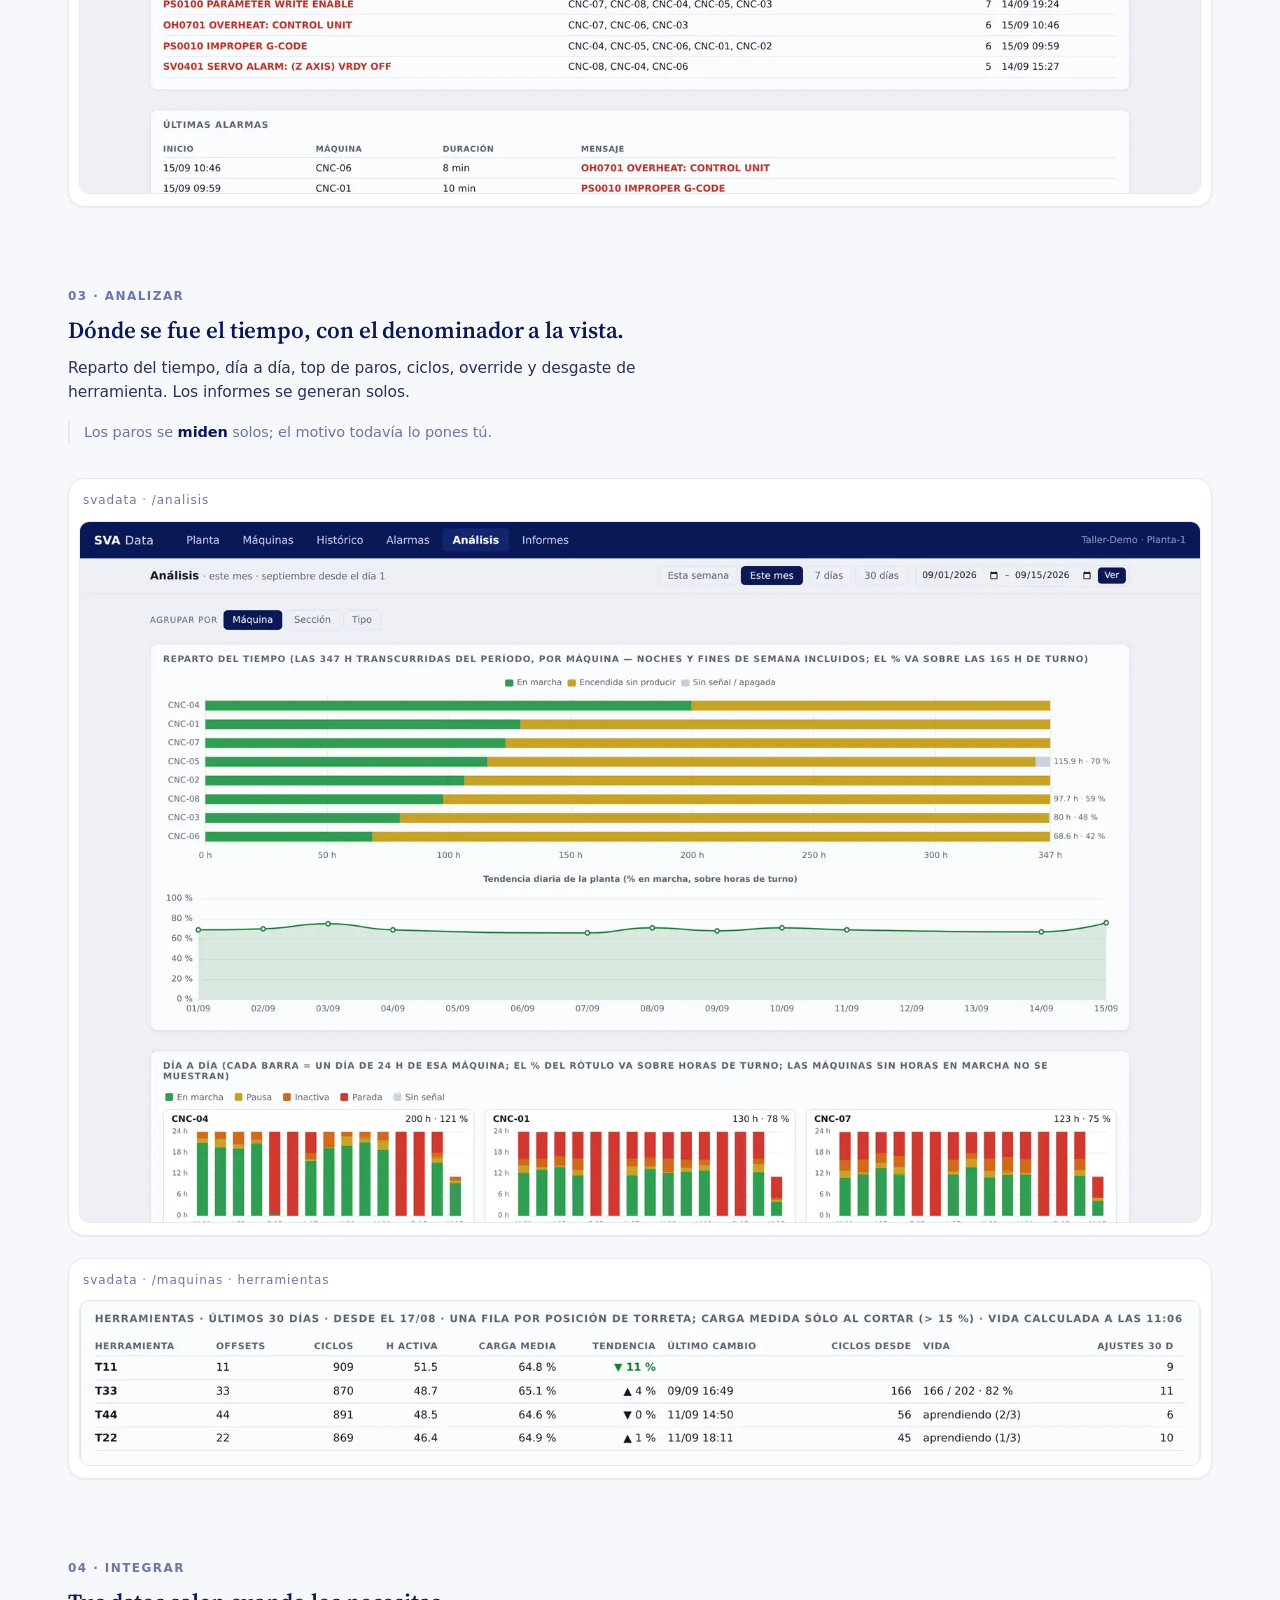
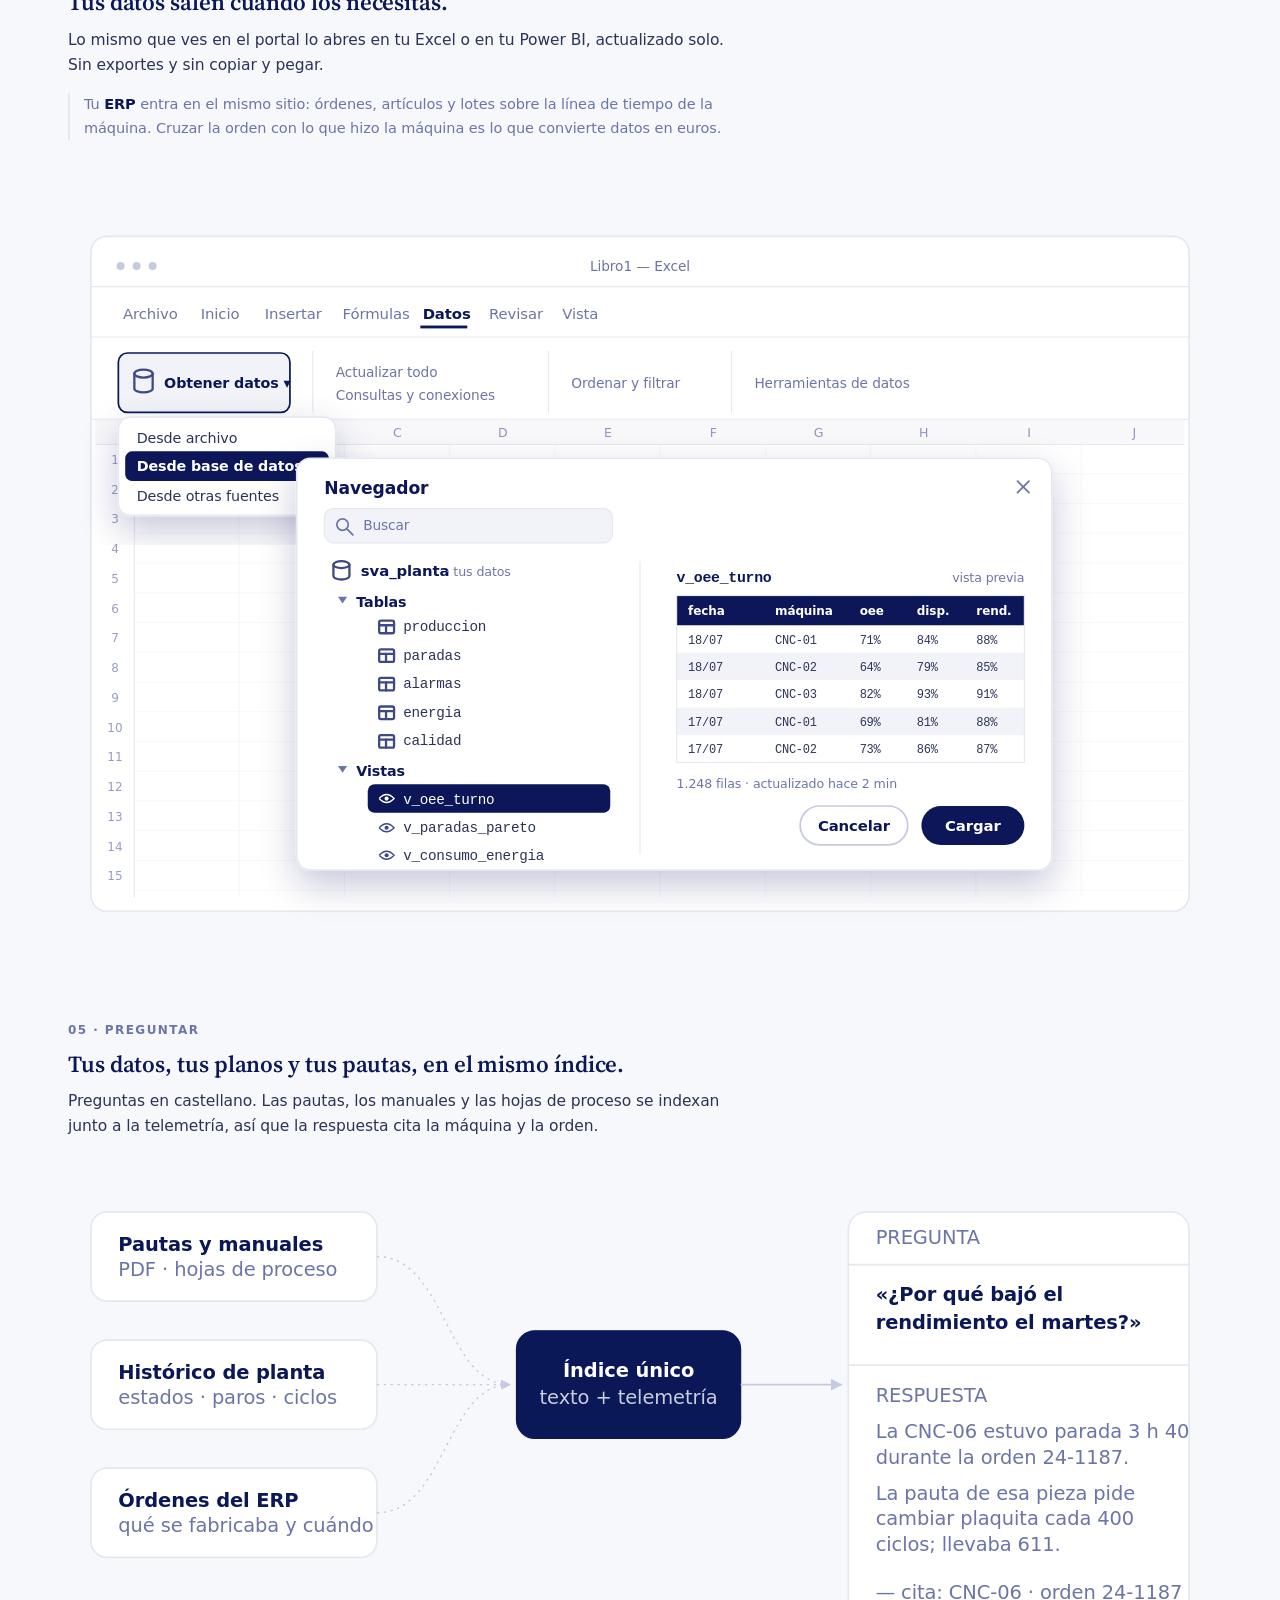
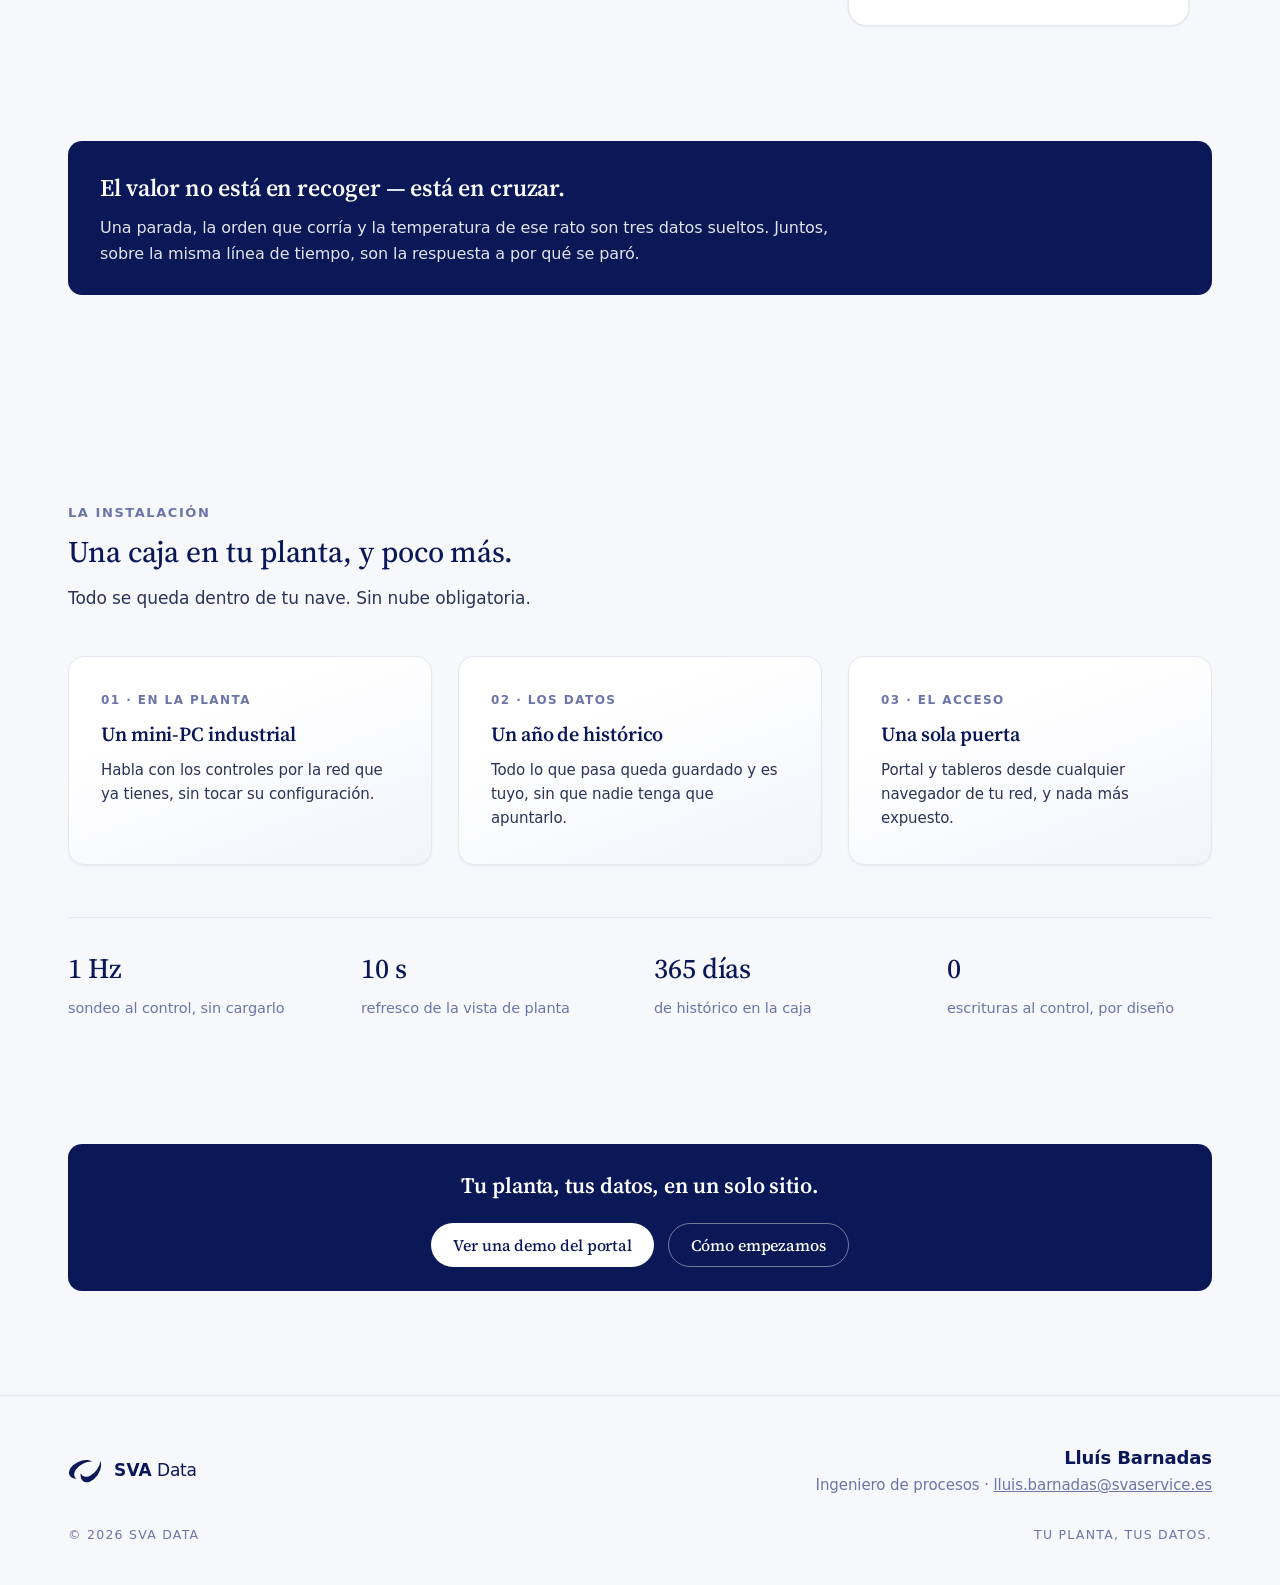
==== commit 44286fc1: "Quitar la fontanería de la portada: se vende el portal, no cómo está hecho Cuatro cosas fuera, por d" ====
--- a/index.html
+++ b/index.html
@@ -4,19 +4,19 @@
 <meta charset="utf-8">
 <meta name="viewport" content="width=device-width, initial-scale=1">
 <title>SVA Data — Todos tus datos operativos en un solo sitio</title>
-<meta name="description" content="Hub de Datos de Planta para talleres de mecanizado: conectamos máquinas, sensores y ERP a una sola base de datos. Vista de planta en vivo, alarmas, análisis de paros, desgaste de herramienta e informes — y las mismas tablas en tu Excel.">
+<meta name="description" content="Hub de Datos de Planta para talleres de mecanizado: máquinas, sensores y ERP en un solo sitio. Vista de planta en vivo, alarmas, análisis de paros, desgaste de herramienta e informes — y lo mismo en tu Excel.">
 <link rel="canonical" href="https://svadata.com/">
 <meta property="og:type" content="website">
 <meta property="og:site_name" content="SVA Data">
 <meta property="og:locale" content="es_ES">
 <meta property="og:url" content="https://svadata.com/">
 <meta property="og:title" content="SVA Data — Todos tus datos operativos en un solo sitio">
-<meta property="og:description" content="Conectamos máquinas, sensores y ERP a una sola base de datos. Planta en vivo, alarmas, análisis de paros y desgaste de herramienta — y las mismas tablas en tu Excel.">
+<meta property="og:description" content="Máquinas, sensores y ERP en un solo sitio. Planta en vivo, alarmas, análisis de paros y desgaste de herramienta — y lo mismo en tu Excel.">
 <meta property="og:image" content="https://svadata.com/assets/img/og-planta.png">
 <meta name="twitter:card" content="summary_large_image">
 <meta name="twitter:image" content="https://svadata.com/assets/img/og-planta.png">
 <meta name="twitter:title" content="SVA Data — Todos tus datos operativos en un solo sitio">
-<meta name="twitter:description" content="Conectamos máquinas, sensores y ERP a una sola base de datos. Planta en vivo, alarmas, análisis de paros y desgaste de herramienta — y las mismas tablas en tu Excel.">
+<meta name="twitter:description" content="Máquinas, sensores y ERP en un solo sitio. Planta en vivo, alarmas, análisis de paros y desgaste de herramienta — y lo mismo en tu Excel.">
 <link rel="icon" type="image/svg+xml" href="assets/sva-favicon.svg">
 <link href="https://api.fontshare.com/v2/css?f[]=switzer@400,500,600&display=swap" rel="stylesheet">
 <link href="https://fonts.googleapis.com/css2?family=Source+Serif+4:opsz,wght@8..60,500;8..60,600&display=swap" rel="stylesheet">
@@ -49,12 +49,12 @@
     <h1 class="hero-h1">Todos&nbsp;tus&nbsp;datos <span id="rotor" class="rotor">operativos</span><br>en un solo sitio.</h1>
     <div class="hero-lead">
       <p class="lead">En tiempo real, con histórico, y lista para decidir.</p>
-      <p class="body-p" style="margin-top: 22px; max-width: 520px;">Máquinas, sensores y ERP en <b>una sola base de datos</b>. Tu equipo la ve en el portal, en los tableros y en su propio Excel.</p>
+      <p class="body-p" style="margin-top: 22px; max-width: 520px;">Máquinas, sensores y ERP en <b>un solo sitio</b>. Tu equipo lo ve en el portal, en los tableros y en su propio Excel.</p>
       <div class="cta-row">
         <a class="btn btn-primary" href="#producto">Ver el producto</a>
         <a class="btn btn-ghost" href="servicios.html#empezamos">Cómo empezamos</a>
       </div>
-      <p class="hero-stat">Siete protocolos de máquina · una base de datos · lectura, nunca escritura.</p>
+      <p class="hero-stat">En vivo y con histórico · sin instalar nada en los puestos · sin tocar tus máquinas.</p>
     </div>
     </div>
 
@@ -180,7 +180,6 @@
              alt="Vista Planta del portal: tres zonas con una tarjeta por máquina, cada una con su estado, el programa en curso, las revoluciones del husillo y el porcentaje de horas en marcha sobre el turno.">
       </figure>
     </div>
-    <p class="caption" style="margin-top: 18px;"><b>Capturas reales del portal con datos sintéticos</b> (CNC-01…CNC-08, septiembre de 2026). El producto es el que ves; los números de estas capturas, no.</p>
   </div>
 </section>
 
@@ -190,7 +189,7 @@
   <div class="wrap">
     <p class="eyebrow">Cómo está hecho</p>
     <h2 style="margin-top: 10px; max-width: 760px;">Cinco piezas.</h2>
-    <p class="body-p" style="margin-top: 14px;">Cada una responde una pregunta distinta y todas leen la misma base de datos. No se compran por separado: la interfaz que ves aquí es la que se instala.</p>
+    <p class="body-p" style="margin-top: 14px;">Cada una responde una pregunta distinta y todas miran los mismos datos. No se compran por separado: la interfaz que ves aquí es la que se instala.</p>
 
     <div class="mods">
 
@@ -198,8 +197,8 @@
       <div class="mod">
         <div class="mod-txt">
           <span class="n">01 · Conectar</span>
-          <div class="t">Cada máquina, cada señal, en la misma base de datos.</div>
-          <div class="d">FANUC por FOCAS, DMG MORI por MTConnect, OPC UA, Modbus TCP, S7, robots FANUC y Universal Robots. Un colector por planta, a 1 Hz, solo lectura.</div>
+          <div class="t">Cada máquina, cada señal, en el mismo sitio.</div>
+          <div class="d">Tus máquinas, tengan los años que tengan, y los sistemas que ya usas. Sin tocar programas, sin tocar la red y sin que nadie apunte nada a mano.</div>
           <p class="unused" style="margin-top: 18px;">
             <span><b>Máquina</b> (MDE)</span>
             <span>· <b>Operación</b> (BDE)</span>
@@ -266,7 +265,7 @@
         <path d="M460,253 a61,17 0 0 0 122,0" fill="none" stroke="var(--icon)" stroke-width="1.5"/>
         <path d="M460,291 a61,17 0 0 0 122,0" fill="none" stroke="var(--icon)" stroke-width="1.5"/>
         <text x="521" y="382" font-size="17" text-anchor="middle" class="lbl">Hub de Datos de Planta</text>
-        <text x="521" y="402" font-size="12" text-anchor="middle" class="lbl-sub">base de datos unificada</text>
+        <text x="521" y="402" font-size="12" text-anchor="middle" class="lbl-sub">todo en un sitio</text>
 
         <rect x="660" y="40" width="320" height="500" rx="14" class="chip-r"/>
         <circle cx="686" cy="66" r="3.5" fill="var(--line)"/>
@@ -337,7 +336,6 @@
             <img src="assets/img/portal-herramientas.webp" width="1600" height="235" loading="lazy" decoding="async"
                  alt="Tabla de herramientas de una máquina: ciclos desde el último cambio, vida típica aprendida y carga de corte frente a su línea base.">
           </figure>
-          <p class="caption" style="margin-top: 16px;"><b>El cambio de plaquita no lo anuncia el control.</b> Lo deducimos del salto en el corrector cuando el operario la vuelve a medir — y de ahí sale la vida típica.</p>
         </div>
       </div>
 
@@ -345,14 +343,14 @@
       <div class="mod">
         <div class="mod-txt">
           <span class="n">04 · Integrar</span>
-          <div class="t">Es una base de datos, no un programa cerrado.</div>
-          <div class="d">Las mismas tablas que ve el portal las abre tu Excel o tu Power BI. Sin exportes, sin copiar y pegar.</div>
+          <div class="t">Tus datos salen cuando los necesitas.</div>
+          <div class="d">Lo mismo que ves en el portal lo abres en tu Excel o en tu Power BI, actualizado solo. Sin exportes y sin copiar y pegar.</div>
           <div class="mod-note">Tu <b>ERP</b> entra en el mismo sitio: órdenes, artículos y lotes sobre la línea de tiempo de la máquina. Cruzar la orden con lo que hizo la máquina es lo que convierte datos en euros.</div>
         </div>
         <div class="mod-fig">
 
     <div class="diagram scroll-x" style="margin-top: 44px;">
-      <svg viewBox="0 0 1000 632" role="img" aria-label="Excel abriendo la base de datos de planta: el navegador muestra las tablas produccion, paradas, alarmas y energia, y las vistas v_oee_turno y v_paradas_pareto, con una vista previa de datos de OEE">
+      <svg viewBox="0 0 1000 632" role="img" aria-label="Excel abriendo los datos de planta: el navegador muestra las tablas produccion, paradas, alarmas y energia, y las vistas v_oee_turno y v_paradas_pareto, con una vista previa de datos de OEE">
         <defs>
           <pattern id="xlcells" x="58" y="198" width="92" height="26" patternUnits="userSpaceOnUse">
             <path d="M92,0 V26 M0,26 H92" stroke="var(--border)" stroke-width="1" fill="none"/>
@@ -446,7 +444,7 @@
             <path d="M232,303 v10 a7,3 0 0 0 14,0 v-10"/>
           </g>
           <text x="256" y="313" font-size="13" class="lbl">sva_planta</text>
-          <text x="330" y="313" font-size="11" class="lbl-sub">· base de datos</text>
+          <text x="330" y="313" font-size="11" class="lbl-sub">· tus datos</text>
 
           <path d="M236,331 h8 l-4,6 z" fill="var(--muted)"/>
           <text x="252" y="340" font-size="12.5" class="xl-sans" font-weight="600" fill="var(--ink)">Tablas</text>
@@ -585,8 +583,8 @@
 <section id="estado">
   <div class="wrap">
     <p class="eyebrow">La instalación</p>
-    <h2 style="margin-top: 10px; max-width: 720px;">Una caja, una base de datos, una puerta.</h2>
-    <p class="body-p" style="margin-top: 14px;">Todo dentro de tu planta. Sin nube obligatoria.</p>
+    <h2 style="margin-top: 10px; max-width: 720px;">Una caja en tu planta, y poco más.</h2>
+    <p class="body-p" style="margin-top: 14px;">Todo se queda dentro de tu nave. Sin nube obligatoria.</p>
 
     <div class="objects" style="margin-top: 44px;">
       <div class="obj">
@@ -596,8 +594,8 @@
       </div>
       <div class="obj">
         <span class="n">02 · Los datos</span>
-        <div class="t">Una base de datos estándar</div>
-        <div class="d">PostgreSQL con series temporales. Un año de histórico, en solo lectura.</div>
+        <div class="t">Un año de histórico</div>
+        <div class="d">Todo lo que pasa queda guardado y es tuyo, sin que nadie tenga que apuntarlo.</div>
       </div>
       <div class="obj">
         <span class="n">03 · El acceso</span>
@@ -620,7 +618,7 @@
 <section id="empezar" style="padding-top: 0;">
   <div class="wrap">
     <div class="yours">
-      Tu planta, tus datos, tu base de datos.
+      Tu planta, tus datos, en un solo sitio.
       <div class="cta-row">
         <a class="btn btn-primary" href="mailto:lluis.barnadas@svaservice.es?subject=Quiero%20ver%20una%20demo%20del%20portal">Ver una demo del portal</a>
         <a class="btn btn-ghost" href="servicios.html#empezamos">Cómo empezamos</a>
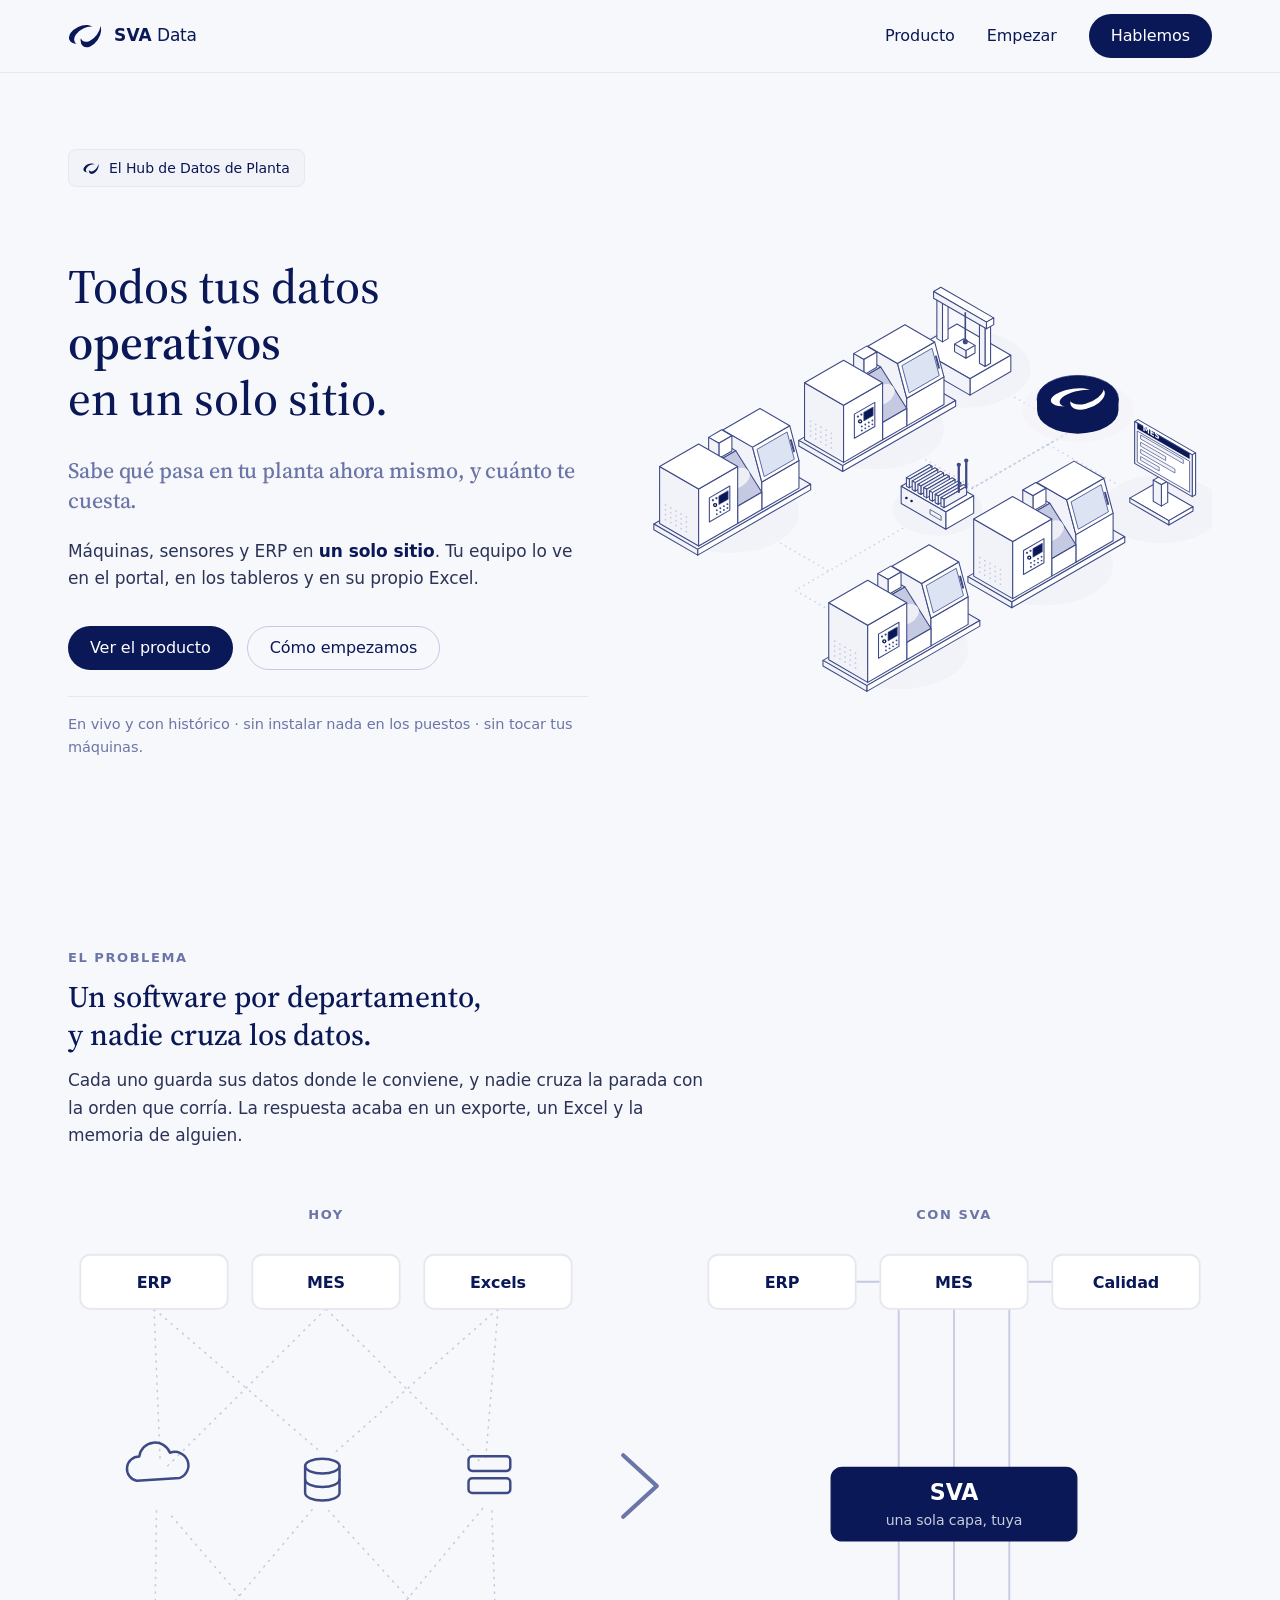
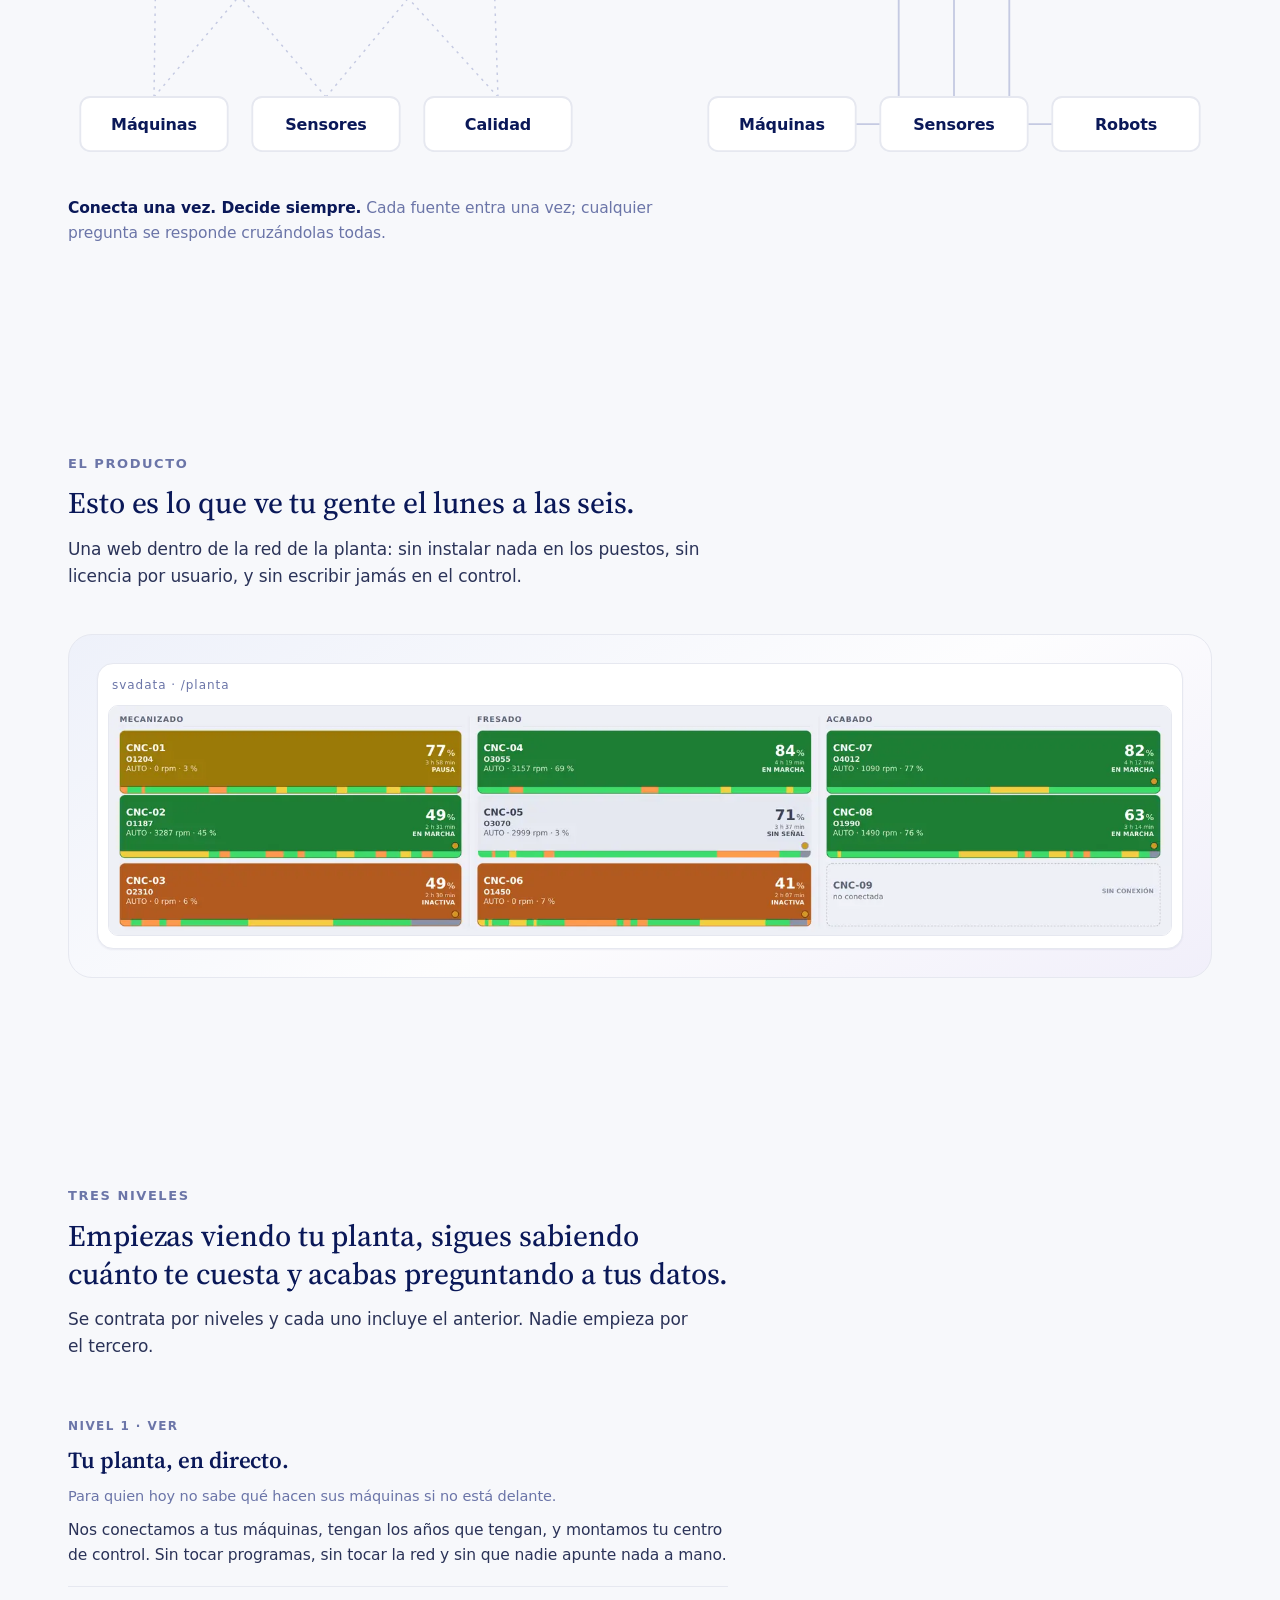
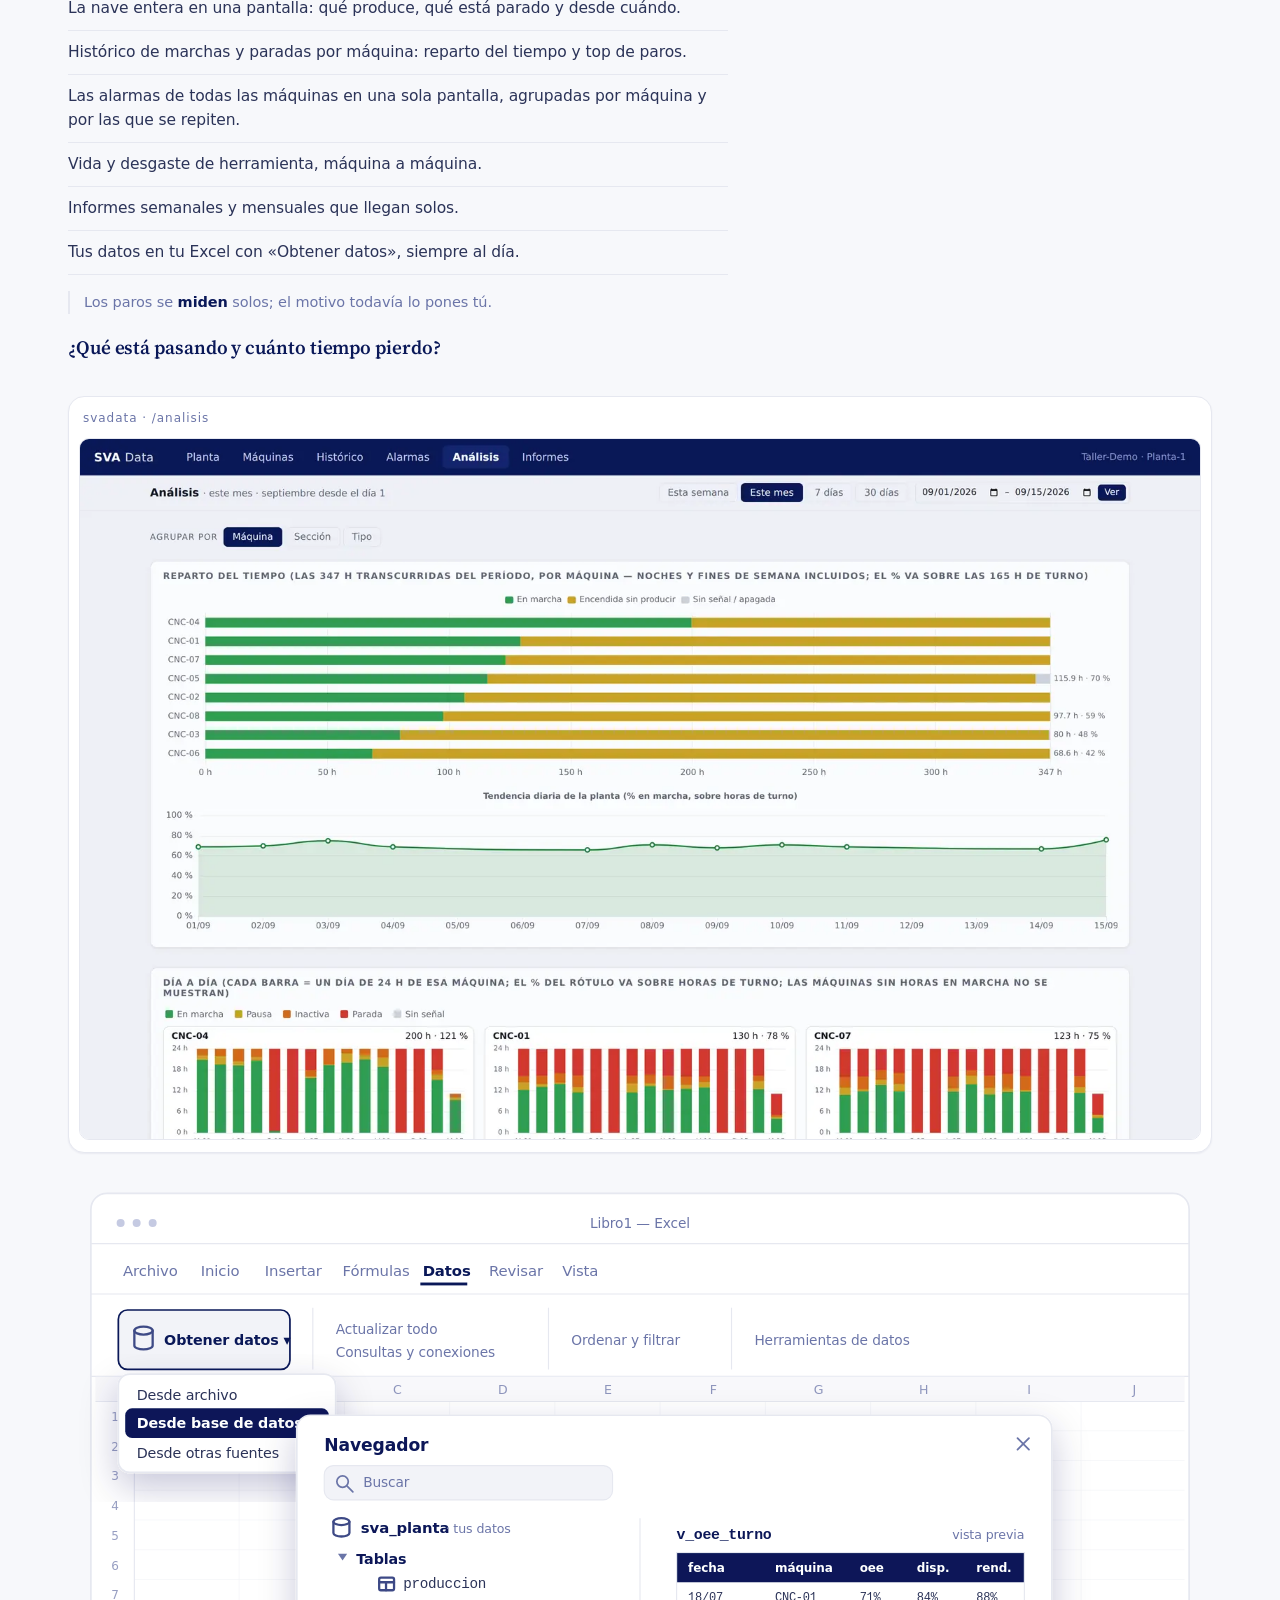
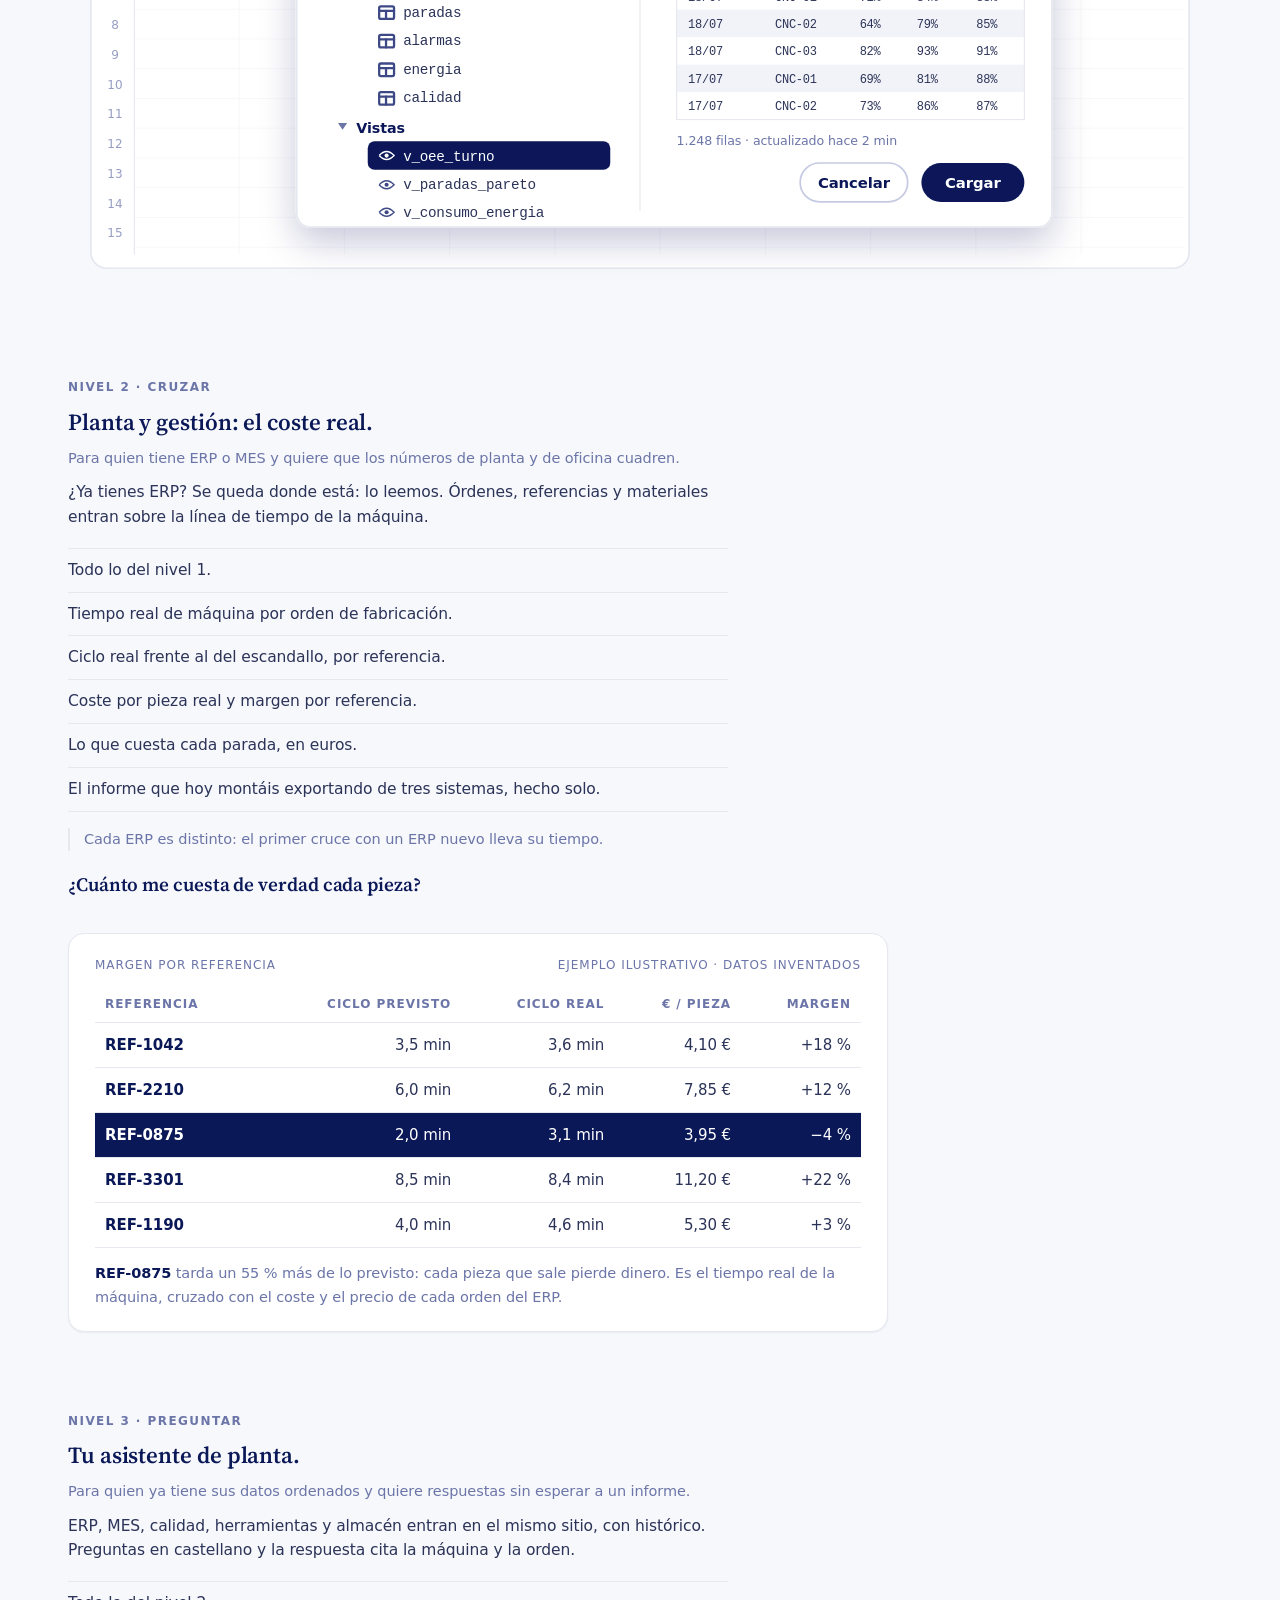
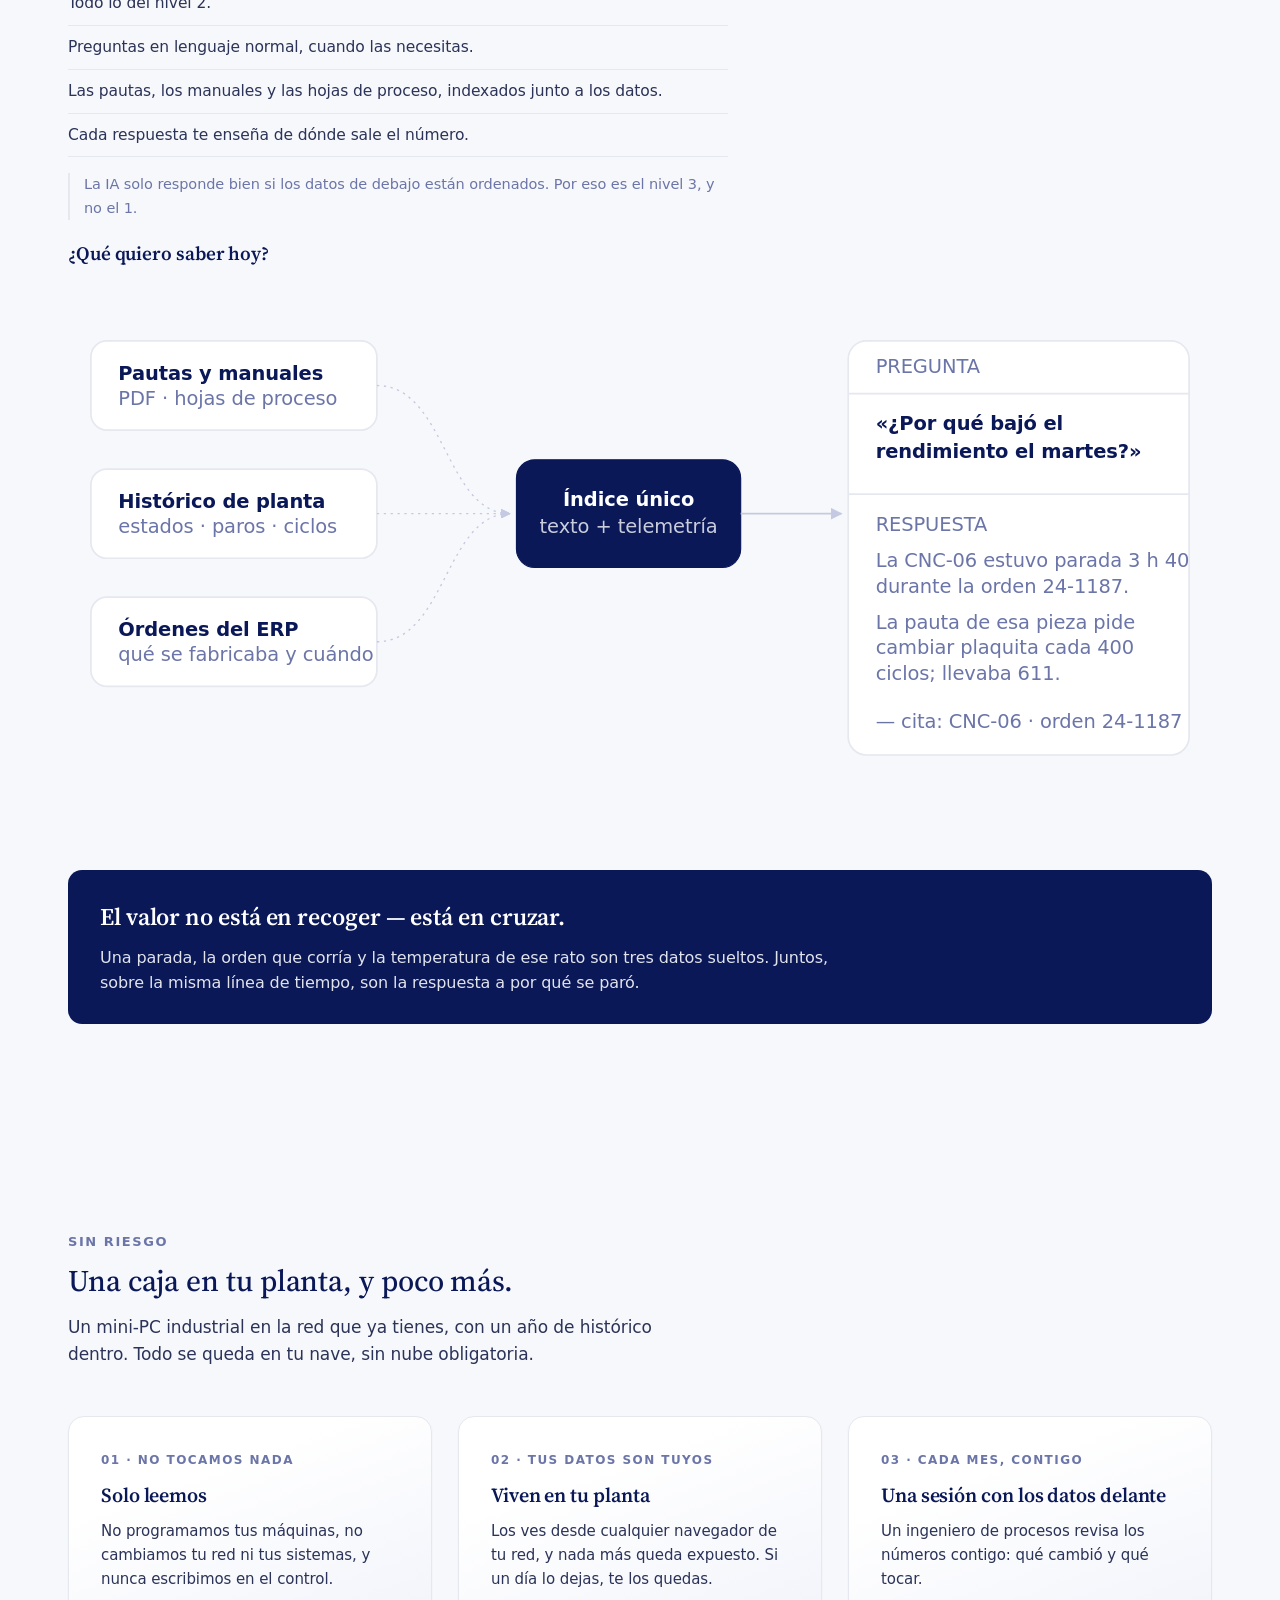
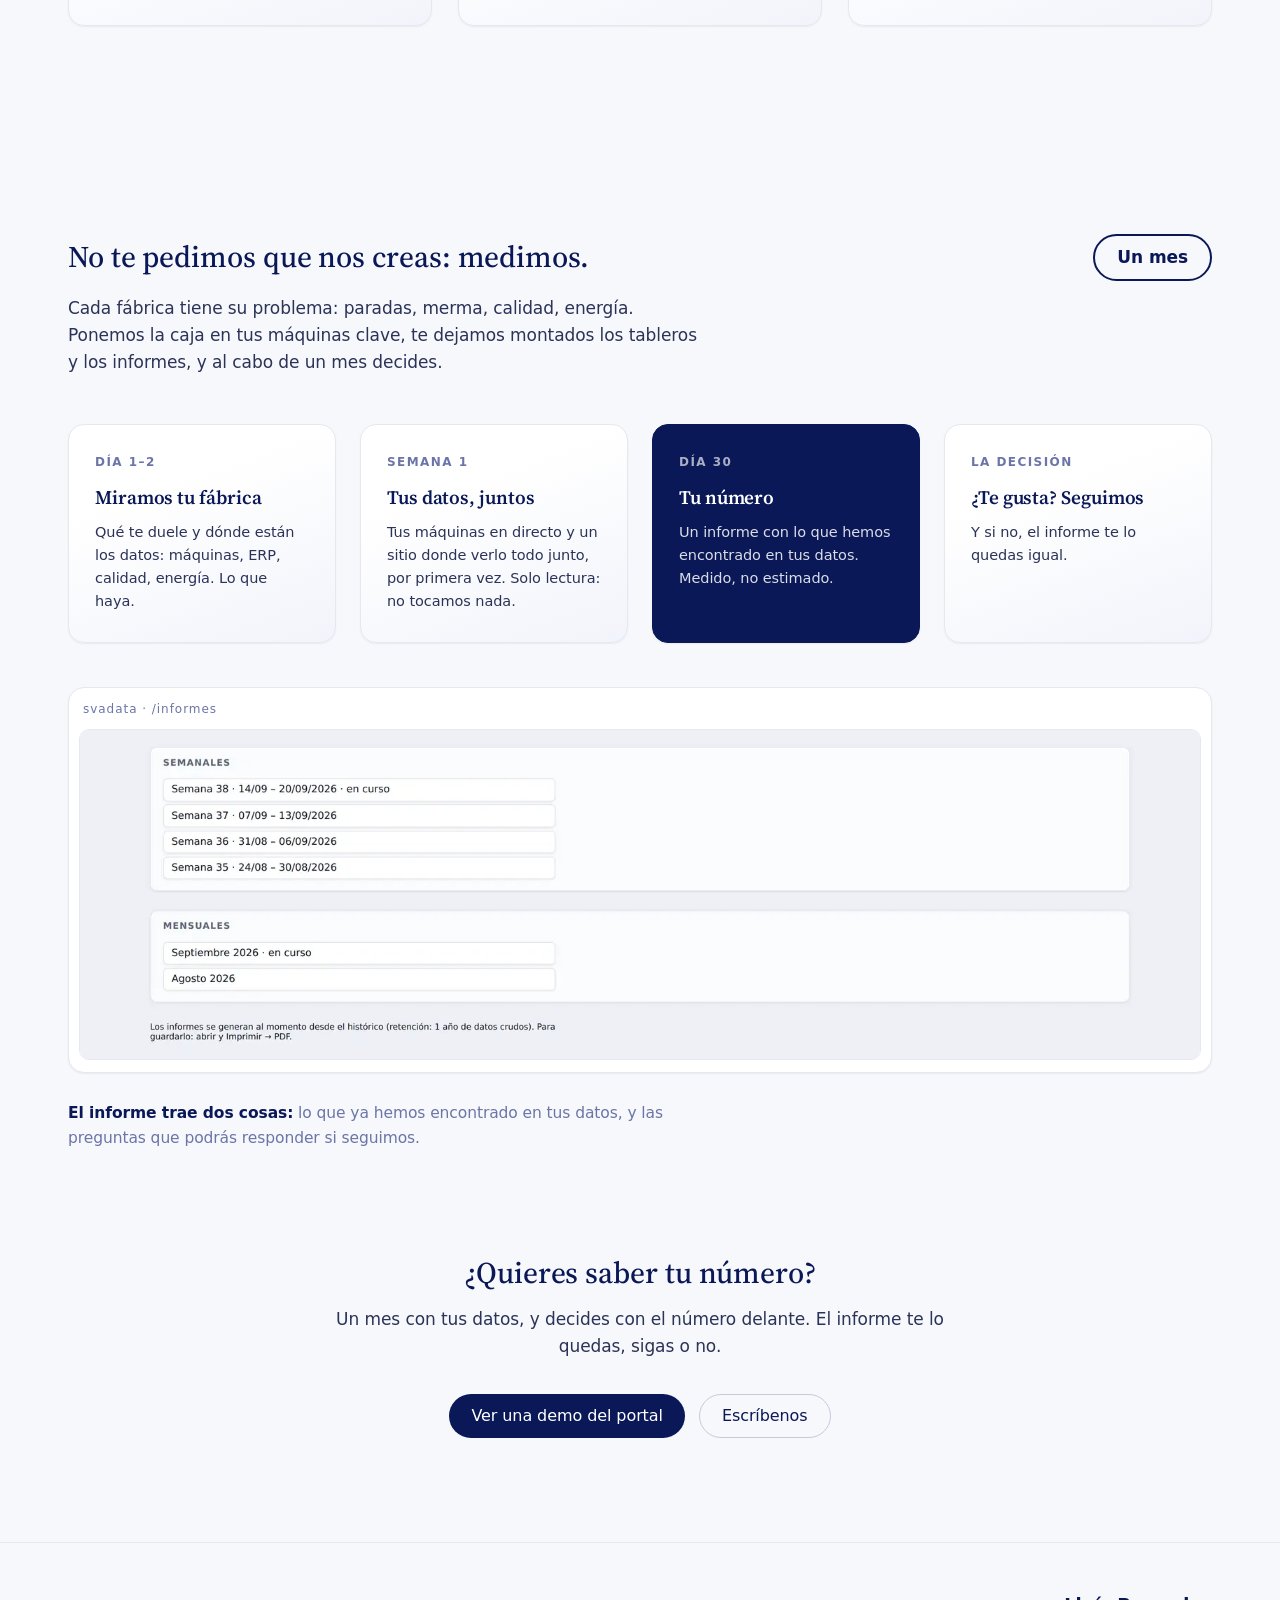
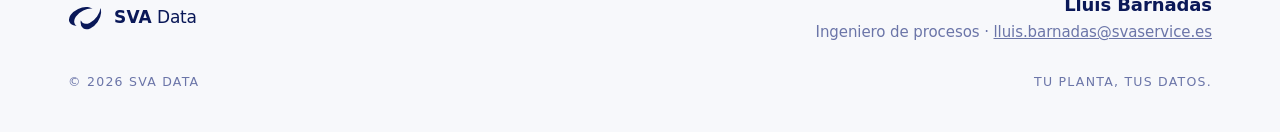
==== commit a5dbba11: "Una sola página: tres niveles (Ver · Cruzar · Preguntar), fuera servicios.html Co-Authored-By: Claud" ====
--- a/index.html
+++ b/index.html
@@ -21,7 +21,84 @@
 <link href="https://api.fontshare.com/v2/css?f[]=switzer@400,500,600&display=swap" rel="stylesheet">
 <link href="https://fonts.googleapis.com/css2?family=Source+Serif+4:opsz,wght@8..60,500;8..60,600&display=swap" rel="stylesheet">
 <link rel="stylesheet" href="assets/styles.css">
+<script type="application/ld+json">
+{
+  "@context": "https://schema.org",
+  "@graph": [
+    {
+      "@type": [
+        "Organization",
+        "ProfessionalService"
+      ],
+      "@id": "https://svadata.com/#org",
+      "name": "SVA Data",
+      "url": "https://svadata.com/",
+      "logo": {
+        "@type": "ImageObject",
+        "url": "https://svadata.com/assets/img/sva-logo.png",
+        "width": 512,
+        "height": 512
+      },
+      "image": "https://svadata.com/assets/img/og-planta.png",
+      "email": "lluis.barnadas@svaservice.es",
+      "description": "Hub de Datos de Planta para talleres de mecanizado: máquinas, sensores y ERP en un solo sitio, con vista de planta en vivo, alarmas, análisis de paros e informes.",
+      "founder": {
+        "@type": "Person",
+        "name": "Lluís Barnadas",
+        "jobTitle": "Ingeniero de procesos"
+      },
+      "areaServed": [
+        {
+          "@type": "AdministrativeArea",
+          "name": "Catalunya"
+        },
+        {
+          "@type": "Country",
+          "name": "España"
+        }
+      ],
+      "knowsLanguage": [
+        "es",
+        "ca"
+      ],
+      "knowsAbout": [
+        "Monitorización de máquinas CNC",
+        "OEE",
+        "Análisis de paros",
+        "Datos de planta",
+        "Mecanizado",
+        "Industria 4.0"
+      ]
+    },
+    {
+      "@type": "WebSite",
+      "@id": "https://svadata.com/#web",
+      "url": "https://svadata.com/",
+      "name": "SVA Data",
+      "inLanguage": "es-ES",
+      "publisher": {
+        "@id": "https://svadata.com/#org"
+      }
+    },
+    {
+      "@type": "Service",
+      "name": "Monitorización de planta y análisis de datos de producción",
+      "provider": {
+        "@id": "https://svadata.com/#org"
+      },
+      "areaServed": {
+        "@type": "AdministrativeArea",
+        "name": "Catalunya"
+      },
+      "serviceType": "Monitorización de máquinas CNC y análisis de producción",
+      "description": "Conectamos las máquinas y los sistemas que ya tiene el taller y los dejamos en un portal: estado en vivo, alarmas, reparto del tiempo, paros, desgaste de herramienta e informes automáticos."
+    }
+  ]
+}
+</script>
+
 </head>
+
 <body>
 
 <nav>
@@ -31,8 +108,8 @@
       <span class="wm"><b>SVA</b><span>Data</span></span>
     </a>
     <div class="nav-links">
-      <a class="nav-link" href="index.html#modulos">Producto</a>
-      <a class="nav-link" href="servicios.html">Servicios</a>
+      <a class="nav-link" href="#niveles">Producto</a>
+      <a class="nav-link" href="#empezamos">Empezar</a>
       <a class="btn btn-primary nav-cta" href="mailto:lluis.barnadas@svaservice.es?subject=Quiero%20ver%20los%20datos%20de%20mi%20planta">Hablemos</a>
     </div>
   </div>
@@ -48,11 +125,11 @@
     <div>
     <h1 class="hero-h1">Todos&nbsp;tus&nbsp;datos <span id="rotor" class="rotor">operativos</span><br>en un solo sitio.</h1>
     <div class="hero-lead">
-      <p class="lead">En tiempo real, con histórico, y lista para decidir.</p>
+      <p class="lead">Sabe qué pasa en tu planta ahora mismo, y cuánto te cuesta.</p>
       <p class="body-p" style="margin-top: 22px; max-width: 520px;">Máquinas, sensores y ERP en <b>un solo sitio</b>. Tu equipo lo ve en el portal, en los tableros y en su propio Excel.</p>
       <div class="cta-row">
         <a class="btn btn-primary" href="#producto">Ver el producto</a>
-        <a class="btn btn-ghost" href="servicios.html#empezamos">Cómo empezamos</a>
+        <a class="btn btn-ghost" href="#empezamos">Cómo empezamos</a>
       </div>
       <p class="hero-stat">En vivo y con histórico · sin instalar nada en los puestos · sin tocar tus máquinas.</p>
     </div>
@@ -65,29 +142,14 @@
 </svg>
     </div>
     </div>
-    <div class="pillars">
-      <div class="pillar">
-        <div class="t">Sin tocar nada</div>
-        <div class="d">Leemos el control. No cambiamos el programa, ni la red, ni cómo trabaja tu gente.</div>
-      </div>
-      <div class="pillar">
-        <div class="t">Todo en un sitio</div>
-        <div class="d">Máquina, proceso, calidad y ERP sobre la misma línea de tiempo.</div>
-      </div>
-      <div class="pillar">
-        <div class="t">Cada mes, contigo</div>
-        <div class="d">Una sesión al mes con los datos delante: qué cambió y qué tocar.</div>
-      </div>
-    </div>
   </div>
 </header>
-
 
 <!-- ================= PROBLEMA ================= -->
 <section id="problema">
   <div class="wrap">
     <p class="eyebrow">El problema</p>
-    <h2 style="margin-top: 10px; max-width: 720px;">Diferentes softwares para cada departamento: ERP, MES, MOM, SCADA, mantenimiento.</h2>
+    <h2 style="margin-top: 10px; max-width: 720px;">Un software por departamento, y nadie cruza los datos.</h2>
     <p class="body-p" style="margin-top: 14px;">Cada uno guarda sus datos donde le conviene, y nadie cruza la parada con la orden que corría. La respuesta acaba en un exporte, un Excel y la memoria de alguien.</p>
 
     <div class="ba">
@@ -165,7 +227,6 @@
   </div>
 </section>
 
-
 <!-- ================= PRODUCTO ================= -->
 <section id="producto">
   <div class="wrap">
@@ -183,147 +244,31 @@
   </div>
 </section>
 
-
-<!-- ================= MÓDULOS ================= -->
-<section id="modulos">
+<!-- ================= TRES NIVELES ================= -->
+<section id="niveles">
   <div class="wrap">
-    <p class="eyebrow">Cómo está hecho</p>
-    <h2 style="margin-top: 10px; max-width: 760px;">Cinco piezas.</h2>
-    <p class="body-p" style="margin-top: 14px;">Cada una responde una pregunta distinta y todas miran los mismos datos. No se compran por separado: la interfaz que ves aquí es la que se instala.</p>
+    <p class="eyebrow">Tres niveles</p>
+    <h2 style="margin-top: 10px; max-width: 820px;">Empiezas viendo tu planta, sigues sabiendo cuánto te cuesta y acabas preguntando a tus datos.</h2>
+    <p class="body-p" style="margin-top: 14px;">Se contrata por niveles y cada uno incluye el anterior. Nadie empieza por el tercero.</p>
 
     <div class="mods">
 
-
-      <div class="mod">
+      <div class="mod" id="nivel-1">
         <div class="mod-txt">
-          <span class="n">01 · Conectar</span>
-          <div class="t">Cada máquina, cada señal, en el mismo sitio.</div>
-          <div class="d">Tus máquinas, tengan los años que tengan, y los sistemas que ya usas. Sin tocar programas, sin tocar la red y sin que nadie apunte nada a mano.</div>
-          <p class="unused" style="margin-top: 18px;">
-            <span><b>Máquina</b> (MDE)</span>
-            <span>· <b>Operación</b> (BDE)</span>
-            <span>· <b>Proceso</b></span>
-            <span>· <b>Calidad</b></span>
-          </p>
-        </div>
-        <div class="mod-fig">
-    <div class="diagram scroll-x" style="margin-top: 44px;">
-      <svg viewBox="0 0 1000 560" role="img" aria-label="Fuentes de planta y sistemas de gestión fluyen a un data hub unificado del que salen los casos de uso">
-        <defs>
-          <marker id="harr" viewBox="0 0 10 10" refX="9" refY="5" markerWidth="7" markerHeight="7" orient="auto-start-reverse">
-            <path d="M0,0 L10,5 L0,10 z" class="arrowhead"/>
-          </marker>
-        </defs>
-        <path d="M270,64 C370,64 400,235 460,252" class="wire-dot"/>
-        <path d="M270,172 C370,172 400,255 460,270" class="wire-dot"/>
-        <path d="M270,280 C370,280 410,285 460,287" class="wire-dot"/>
-        <path d="M270,388 C370,388 400,318 460,305" class="wire-dot"/>
-        <path d="M270,496 C370,496 400,345 460,322" class="wire-dot"/>
-        <path d="M430,84 C430,135 495,160 508,203" class="wire"/>
-        <path d="M590,84 C590,135 542,160 533,203" class="wire"/>
-        <line x1="582" y1="290" x2="648" y2="290" class="wire" marker-end="url(#harr)"/>
-
-        <g>
-          <rect x="20" y="20" width="250" height="88" rx="12" class="chip-r"/>
-          <circle cx="62" cy="64" r="22" fill="var(--tint)" stroke="var(--border)" stroke-width="1.5"/>
-          <g class="icon-line"><rect x="50" y="60" width="24" height="13" rx="2"/><line x1="54" y1="53" x2="70" y2="53"/><line x1="62" y1="53" x2="62" y2="60"/></g>
-          <text x="100" y="59" font-size="16" class="lbl">Máquinas</text>
-          <text x="100" y="80" font-size="11.5" class="lbl-sub">estado · ciclos · paradas</text>
-
-          <rect x="20" y="128" width="250" height="88" rx="12" class="chip-r"/>
-          <circle cx="62" cy="172" r="22" fill="var(--tint)" stroke="var(--border)" stroke-width="1.5"/>
-          <g class="icon-line"><circle cx="62" cy="172" r="3" fill="var(--icon)" stroke="none"/><path d="M70,164 a11,11 0 0 1 0,16"/><path d="M54,180 a11,11 0 0 1 0,-16"/></g>
-          <text x="100" y="167" font-size="16" class="lbl">Sensores</text>
-          <text x="100" y="188" font-size="11.5" class="lbl-sub">temperatura · consumo</text>
-
-          <rect x="20" y="236" width="250" height="88" rx="12" class="chip-r"/>
-          <circle cx="62" cy="280" r="22" fill="var(--tint)" stroke="var(--border)" stroke-width="1.5"/>
-          <g class="icon-line"><circle cx="59" cy="277" r="8"/><line x1="65" y1="283" x2="72" y2="290"/></g>
-          <text x="100" y="275" font-size="16" class="lbl">Control de calidad</text>
-          <text x="100" y="296" font-size="11.5" class="lbl-sub">medidas · defectos</text>
-
-          <rect x="20" y="344" width="250" height="88" rx="12" class="chip-r"/>
-          <circle cx="62" cy="388" r="22" fill="var(--tint)" stroke="var(--border)" stroke-width="1.5"/>
-          <g class="icon-line"><rect x="51" y="381" width="16" height="15" rx="3"/><path d="M71,384 a8,8 0 0 1 0,9"/><path d="M76,380 a13,13 0 0 1 0,17"/></g>
-          <text x="100" y="383" font-size="14" class="lbl">RFID / código de barras</text>
-          <text x="100" y="404" font-size="11.5" class="lbl-sub">lote · trazabilidad</text>
-
-          <rect x="20" y="452" width="250" height="88" rx="12" class="chip-r"/>
-          <circle cx="62" cy="496" r="22" fill="var(--tint)" stroke="var(--border)" stroke-width="1.5"/>
-          <g class="icon-line"><path d="M62,484 l11,5.5 v11 l-11,5.5 -11,-5.5 v-11 z"/><path d="M51,489.5 L62,495 l11,-5.5"/><line x1="62" y1="495" x2="62" y2="506"/></g>
-          <text x="100" y="491" font-size="16" class="lbl">Packaging</text>
-          <text x="100" y="512" font-size="11.5" class="lbl-sub">formato · conteo</text>
-        </g>
-
-        <rect x="390" y="50" width="80" height="34" rx="17" class="chip-r"/>
-        <text x="430" y="72" font-size="14" text-anchor="middle" class="lbl">ERP</text>
-        <rect x="550" y="50" width="80" height="34" rx="17" class="chip-r"/>
-        <text x="590" y="72" font-size="14" text-anchor="middle" class="lbl">MES</text>
-
-        <path d="M460,215 a61,17 0 0 1 122,0 v112 a61,17 0 0 1 -122,0 z" fill="var(--tint)" stroke="var(--icon)" stroke-width="2"/>
-        <ellipse cx="521" cy="215" rx="61" ry="17" fill="none" stroke="var(--icon)" stroke-width="2"/>
-        <path d="M460,253 a61,17 0 0 0 122,0" fill="none" stroke="var(--icon)" stroke-width="1.5"/>
-        <path d="M460,291 a61,17 0 0 0 122,0" fill="none" stroke="var(--icon)" stroke-width="1.5"/>
-        <text x="521" y="382" font-size="17" text-anchor="middle" class="lbl">Hub de Datos de Planta</text>
-        <text x="521" y="402" font-size="12" text-anchor="middle" class="lbl-sub">todo en un sitio</text>
-
-        <rect x="660" y="40" width="320" height="500" rx="14" class="chip-r"/>
-        <circle cx="686" cy="66" r="3.5" fill="var(--line)"/>
-        <circle cx="700" cy="66" r="3.5" fill="var(--line)"/>
-        <circle cx="714" cy="66" r="3.5" fill="var(--line)"/>
-        <text x="962" y="70" font-size="10" text-anchor="end" class="lbl-sub" style="letter-spacing:2px;">CASOS DE USO</text>
-        <line x1="676" y1="86" x2="964" y2="86" stroke="var(--border)" stroke-width="1"/>
-        <g>
-          <rect x="683" y="114" width="7" height="7" transform="rotate(45 686.5 117.5)" fill="var(--ink)"/>
-          <text x="706" y="123" font-size="14.5" class="lbl">Conectividad de planta</text>
-          <line x1="676" y1="148" x2="964" y2="148" stroke="var(--border)" stroke-width="1"/>
-          <rect x="683" y="171" width="7" height="7" transform="rotate(45 686.5 174.5)" fill="var(--ink)"/>
-          <text x="706" y="180" font-size="14.5" class="lbl">OEE y visibilidad de producción</text>
-          <line x1="676" y1="205" x2="964" y2="205" stroke="var(--border)" stroke-width="1"/>
-          <rect x="683" y="228" width="7" height="7" transform="rotate(45 686.5 231.5)" fill="var(--ink)"/>
-          <text x="706" y="237" font-size="14.5" class="lbl">Gestión energética</text>
-          <line x1="676" y1="262" x2="964" y2="262" stroke="var(--border)" stroke-width="1"/>
-          <rect x="683" y="285" width="7" height="7" transform="rotate(45 686.5 288.5)" fill="var(--ink)"/>
-          <text x="706" y="294" font-size="14.5" class="lbl">Chat de IA con tus datos</text>
-          <line x1="676" y1="319" x2="964" y2="319" stroke="var(--border)" stroke-width="1"/>
-          <rect x="683" y="342" width="7" height="7" transform="rotate(45 686.5 345.5)" fill="var(--ink)"/>
-          <text x="706" y="351" font-size="14.5" class="lbl">Trazabilidad de lote y calidad</text>
-          <line x1="676" y1="376" x2="964" y2="376" stroke="var(--border)" stroke-width="1"/>
-          <rect x="683" y="399" width="7" height="7" transform="rotate(45 686.5 402.5)" fill="var(--ink)"/>
-          <text x="706" y="408" font-size="14.5" class="lbl">Integración planta · ERP</text>
-          <line x1="676" y1="433" x2="964" y2="433" stroke="var(--border)" stroke-width="1"/>
-          <rect x="683" y="456" width="7" height="7" transform="rotate(45 686.5 459.5)" fill="var(--ink)"/>
-          <text x="706" y="465" font-size="14.5" class="lbl">Desgaste de herramienta</text>
-        </g>
-      </svg>
-    </div>
-        </div>
-      </div>
-
-
-      <div class="mod">
-        <div class="mod-txt">
-          <span class="n">02 · Supervisar</span>
-          <div class="t">La nave entera en una pantalla, cada diez segundos.</div>
-          <div class="d">Tu croquis real: estado, programa en curso, husillo y horas en marcha. Las alarmas, agrupadas por máquina y por las que se repiten.</div>
-          <div class="mod-note">La utilización va contra las <b>horas de turno declaradas</b>, no contra el reloj: una máquina que produce sola de madrugada pasa del 100 %.</div>
-        </div>
-        <div class="mod-fig">
-          <figure class="shot">
-            <figcaption class="shot-tab">svadata · /alarmas</figcaption>
-            <img src="assets/img/portal-alarmas.webp" width="1600" height="898" loading="lazy" decoding="async"
-                 alt="Vista Alarmas del portal: alarmas activas, agrupadas por máquina y ordenadas por las que más se repiten.">
-          </figure>
-        </div>
-      </div>
-
-
-      <div class="mod">
-        <div class="mod-txt">
-          <span class="n">03 · Analizar</span>
-          <div class="t">Dónde se fue el tiempo, con el denominador a la vista.</div>
-          <div class="d">Reparto del tiempo, día a día, top de paros, ciclos, override y desgaste de herramienta. Los informes se generan solos.</div>
+          <span class="n">Nivel 1 · Ver</span>
+          <div class="t">Tu planta, en directo.</div>
+          <div class="mod-who">Para quien hoy no sabe qué hacen sus máquinas si no está delante.</div>
+          <div class="d">Nos conectamos a tus máquinas, tengan los años que tengan, y montamos tu centro de control. Sin tocar programas, sin tocar la red y sin que nadie apunte nada a mano.</div>
+          <ul class="mod-list">
+          <li>La nave entera en una pantalla: qué produce, qué está parado y desde cuándo.</li>
+          <li>Histórico de marchas y paradas por máquina: reparto del tiempo y top de paros.</li>
+          <li>Las alarmas de todas las máquinas en una sola pantalla, agrupadas por máquina y por las que se repiten.</li>
+          <li>Vida y desgaste de herramienta, máquina a máquina.</li>
+          <li>Informes semanales y mensuales que llegan solos.</li>
+          <li>Tus datos en tu Excel con «Obtener datos», siempre al día.</li>
+          </ul>
           <div class="mod-note">Los paros se <b>miden</b> solos; el motivo todavía lo pones tú.</div>
+          <div class="mod-q">¿Qué está pasando y cuánto tiempo pierdo?</div>
         </div>
         <div class="mod-fig">
           <figure class="shot">
@@ -331,25 +276,7 @@
             <img src="assets/img/portal-analisis.webp" width="1600" height="1000" loading="lazy" decoding="async"
                  alt="Vista Análisis del portal: reparto del tiempo por estado, evolución día a día y top de paros del período.">
           </figure>
-          <figure class="shot" style="margin-top: 22px;">
-            <figcaption class="shot-tab">svadata · /maquinas · herramientas</figcaption>
-            <img src="assets/img/portal-herramientas.webp" width="1600" height="235" loading="lazy" decoding="async"
-                 alt="Tabla de herramientas de una máquina: ciclos desde el último cambio, vida típica aprendida y carga de corte frente a su línea base.">
-          </figure>
-        </div>
-      </div>
-
-
-      <div class="mod">
-        <div class="mod-txt">
-          <span class="n">04 · Integrar</span>
-          <div class="t">Tus datos salen cuando los necesitas.</div>
-          <div class="d">Lo mismo que ves en el portal lo abres en tu Excel o en tu Power BI, actualizado solo. Sin exportes y sin copiar y pegar.</div>
-          <div class="mod-note">Tu <b>ERP</b> entra en el mismo sitio: órdenes, artículos y lotes sobre la línea de tiempo de la máquina. Cruzar la orden con lo que hizo la máquina es lo que convierte datos en euros.</div>
-        </div>
-        <div class="mod-fig">
-
-    <div class="diagram scroll-x" style="margin-top: 44px;">
+    <div class="diagram scroll-x" style="margin-top: 22px;">
       <svg viewBox="0 0 1000 632" role="img" aria-label="Excel abriendo los datos de planta: el navegador muestra las tablas produccion, paradas, alarmas y energia, y las vistas v_oee_turno y v_paradas_pareto, con una vista previa de datos de OEE">
         <defs>
           <pattern id="xlcells" x="58" y="198" width="92" height="26" patternUnits="userSpaceOnUse">
@@ -511,12 +438,57 @@
         </div>
       </div>
 
-
-      <div class="mod">
+      <div class="mod" id="nivel-2">
         <div class="mod-txt">
-          <span class="n">05 · Preguntar</span>
-          <div class="t">Tus datos, tus planos y tus pautas, en el mismo índice.</div>
-          <div class="d">Preguntas en castellano. Las pautas, los manuales y las hojas de proceso se indexan junto a la telemetría, así que la respuesta cita la máquina y la orden.</div>
+          <span class="n">Nivel 2 · Cruzar</span>
+          <div class="t">Planta y gestión: el coste real.</div>
+          <div class="mod-who">Para quien tiene ERP o MES y quiere que los números de planta y de oficina cuadren.</div>
+          <div class="d">¿Ya tienes ERP? Se queda donde está: lo leemos. Órdenes, referencias y materiales entran sobre la línea de tiempo de la máquina.</div>
+          <ul class="mod-list">
+          <li>Todo lo del nivel 1.</li>
+          <li>Tiempo real de máquina por orden de fabricación.</li>
+          <li>Ciclo real frente al del escandallo, por referencia.</li>
+          <li>Coste por pieza real y margen por referencia.</li>
+          <li>Lo que cuesta cada parada, en euros.</li>
+          <li>El informe que hoy montáis exportando de tres sistemas, hecho solo.</li>
+          </ul>
+          <div class="mod-note">Cada ERP es distinto: el primer cruce con un ERP nuevo lleva su tiempo.</div>
+          <div class="mod-q">¿Cuánto me cuesta de verdad cada pieza?</div>
+        </div>
+        <div class="mod-fig">
+          <div class="ex">
+            <div class="ex-head"><span>Margen por referencia</span><span>Ejemplo ilustrativo · datos inventados</span></div>
+            <div class="scroll-x">
+            <table>
+              <thead><tr><th>Referencia</th><th class="r">Ciclo previsto</th><th class="r">Ciclo real</th><th class="r">€ / pieza</th><th class="r">Margen</th></tr></thead>
+              <tbody>
+                <tr><td>REF-1042</td><td class="r">3,5 min</td><td class="r">3,6 min</td><td class="r">4,10 €</td><td class="r">+18 %</td></tr>
+                <tr><td>REF-2210</td><td class="r">6,0 min</td><td class="r">6,2 min</td><td class="r">7,85 €</td><td class="r">+12 %</td></tr>
+                <tr class="hit"><td>REF-0875</td><td class="r">2,0 min</td><td class="r">3,1 min</td><td class="r">3,95 €</td><td class="r">−4 %</td></tr>
+                <tr><td>REF-3301</td><td class="r">8,5 min</td><td class="r">8,4 min</td><td class="r">11,20 €</td><td class="r">+22 %</td></tr>
+                <tr><td>REF-1190</td><td class="r">4,0 min</td><td class="r">4,6 min</td><td class="r">5,30 €</td><td class="r">+3 %</td></tr>
+              </tbody>
+            </table>
+            </div>
+            <div class="ex-note"><b>REF-0875</b> tarda un 55 % más de lo previsto: cada pieza que sale pierde dinero. Es el tiempo real de la máquina, cruzado con el coste y el precio de cada orden del ERP.</div>
+          </div>
+        </div>
+      </div>
+
+      <div class="mod" id="nivel-3">
+        <div class="mod-txt">
+          <span class="n">Nivel 3 · Preguntar</span>
+          <div class="t">Tu asistente de planta.</div>
+          <div class="mod-who">Para quien ya tiene sus datos ordenados y quiere respuestas sin esperar a un informe.</div>
+          <div class="d">ERP, MES, calidad, herramientas y almacén entran en el mismo sitio, con histórico. Preguntas en castellano y la respuesta cita la máquina y la orden.</div>
+          <ul class="mod-list">
+          <li>Todo lo del nivel 2.</li>
+          <li>Preguntas en lenguaje normal, cuando las necesitas.</li>
+          <li>Las pautas, los manuales y las hojas de proceso, indexados junto a los datos.</li>
+          <li>Cada respuesta te enseña de dónde sale el número.</li>
+          </ul>
+          <div class="mod-note">La IA solo responde bien si los datos de debajo están ordenados. Por eso es el nivel 3, y no el 1.</div>
+          <div class="mod-q">¿Qué quiero saber hoy?</div>
         </div>
         <div class="mod-fig">
           <div class="diagram scroll-x">
@@ -565,7 +537,6 @@
               <text class="lbl-sub" x="706" y="372">— cita: CNC-06 · orden 24-1187</text>
             </svg>
           </div>
-
         </div>
       </div>
 
@@ -578,51 +549,83 @@
   </div>
 </section>
 
-
-<!-- ================= CÓMO ESTÁ MONTADO ================= -->
-<section id="estado">
+<!-- ================= SIN RIESGO ================= -->
+<section id="sin-riesgo">
   <div class="wrap">
-    <p class="eyebrow">La instalación</p>
+    <p class="eyebrow">Sin riesgo</p>
     <h2 style="margin-top: 10px; max-width: 720px;">Una caja en tu planta, y poco más.</h2>
-    <p class="body-p" style="margin-top: 14px;">Todo se queda dentro de tu nave. Sin nube obligatoria.</p>
-
-    <div class="objects" style="margin-top: 44px;">
+    <p class="body-p" style="margin-top: 14px;">Un mini-PC industrial en la red que ya tienes, con un año de histórico dentro. Todo se queda en tu nave, sin nube obligatoria.</p>
+
+    <div class="objects">
       <div class="obj">
-        <span class="n">01 · En la planta</span>
-        <div class="t">Un mini-PC industrial</div>
-        <div class="d">Habla con los controles por la red que ya tienes, sin tocar su configuración.</div>
+        <span class="n">01 · No tocamos nada</span>
+        <div class="t">Solo leemos</div>
+        <div class="d">No programamos tus máquinas, no cambiamos tu red ni tus sistemas, y nunca escribimos en el control.</div>
       </div>
       <div class="obj">
-        <span class="n">02 · Los datos</span>
-        <div class="t">Un año de histórico</div>
-        <div class="d">Todo lo que pasa queda guardado y es tuyo, sin que nadie tenga que apuntarlo.</div>
+        <span class="n">02 · Tus datos son tuyos</span>
+        <div class="t">Viven en tu planta</div>
+        <div class="d">Los ves desde cualquier navegador de tu red, y nada más queda expuesto. Si un día lo dejas, te los quedas.</div>
       </div>
       <div class="obj">
-        <span class="n">03 · El acceso</span>
-        <div class="t">Una sola puerta</div>
-        <div class="d">Portal y tableros desde cualquier navegador de tu red, y nada más expuesto.</div>
-      </div>
-    </div>
-
-    <div class="specs">
-      <div class="spec"><div class="k">1 Hz</div><div class="v">sondeo al control, sin cargarlo</div></div>
-      <div class="spec"><div class="k">10 s</div><div class="v">refresco de la vista de planta</div></div>
-      <div class="spec"><div class="k">365 días</div><div class="v">de histórico en la caja</div></div>
-      <div class="spec"><div class="k">0</div><div class="v">escrituras al control, por diseño</div></div>
+        <span class="n">03 · Cada mes, contigo</span>
+        <div class="t">Una sesión con los datos delante</div>
+        <div class="d">Un ingeniero de procesos revisa los números contigo: qué cambió y qué tocar.</div>
+      </div>
     </div>
   </div>
 </section>
 
-
-<!-- ================= CIERRE ================= -->
-<section id="empezar" style="padding-top: 0;">
+<!-- ================= EMPEZAMOS ================= -->
+<section id="empezamos">
   <div class="wrap">
-    <div class="yours">
-      Tu planta, tus datos, en un solo sitio.
-      <div class="cta-row">
-        <a class="btn btn-primary" href="mailto:lluis.barnadas@svaservice.es?subject=Quiero%20ver%20una%20demo%20del%20portal">Ver una demo del portal</a>
-        <a class="btn btn-ghost" href="servicios.html#empezamos">Cómo empezamos</a>
-      </div>
+    <div class="h2row">
+      <h2>No te pedimos que nos creas: medimos.</h2>
+      <span class="pill">Un mes</span>
+    </div>
+    <p class="body-p" style="margin-top: 14px;">Cada fábrica tiene su problema: paradas, merma, calidad, energía. Ponemos la caja en tus máquinas clave, te dejamos montados los tableros y los informes, y al cabo de un mes decides.</p>
+
+    <div class="steps">
+      <div class="step">
+        <span class="n">Día 1–2</span>
+        <div class="t">Miramos tu fábrica</div>
+        <div class="d">Qué te duele y dónde están los datos: máquinas, ERP, calidad, energía. Lo que haya.</div>
+      </div>
+      <div class="step">
+        <span class="n">Semana 1</span>
+        <div class="t">Tus datos, juntos</div>
+        <div class="d">Tus máquinas en directo y un sitio donde verlo todo junto, por primera vez. Solo lectura: no tocamos nada.</div>
+      </div>
+      <div class="step hit">
+        <span class="n">Día 30</span>
+        <div class="t">Tu número</div>
+        <div class="d">Un informe con lo que hemos encontrado en tus datos. Medido, no estimado.</div>
+      </div>
+      <div class="step">
+        <span class="n">La decisión</span>
+        <div class="t">¿Te gusta? Seguimos</div>
+        <div class="d">Y si no, el informe te lo quedas igual.</div>
+      </div>
+    </div>
+
+    <figure class="shot" style="margin-top: 44px;">
+      <figcaption class="shot-tab">svadata · /informes</figcaption>
+      <img src="assets/img/portal-informe.webp" width="1600" height="470" loading="lazy" decoding="async"
+           alt="Índice de informes del portal: informes semanales y mensuales generados automáticamente, con su semáforo.">
+    </figure>
+
+    <p class="caption"><b>El informe trae dos cosas:</b> lo que ya hemos encontrado en tus datos, y las preguntas que podrás responder si seguimos.</p>
+  </div>
+</section>
+
+<!-- ================= CONTACTO ================= -->
+<section id="contacto" style="padding-top: 0;">
+  <div class="wrap" style="text-align: center;">
+    <h2>¿Quieres saber tu número?</h2>
+    <p class="body-p" style="margin: 14px auto 0;">Un mes con tus datos, y decides con el número delante. El informe te lo quedas, sigas o no.</p>
+    <div class="cta-row" style="justify-content: center;">
+      <a class="btn btn-primary" href="mailto:lluis.barnadas@svaservice.es?subject=Quiero%20ver%20una%20demo%20del%20portal">Ver una demo del portal</a>
+      <a class="btn btn-ghost" href="mailto:lluis.barnadas@svaservice.es?subject=Quiero%20ver%20los%20datos%20de%20mi%20planta">Escríbenos</a>
     </div>
   </div>
 </section>
@@ -666,6 +669,4 @@
 </script>
 
 </body>
-
-</body>
 </html>
--- a/assets/styles.css
+++ b/assets/styles.css
@@ -144,6 +144,26 @@
      fila: en una columna de 560 px .scroll-x los recortaba. */
   .mod .d, .mod-note { max-width: 660px; }
 
+  /* ---- tres niveles (2026-09-17) ---- */
+  .mod-who { font-size: 14.5px; color: var(--muted); margin-bottom: 10px; }
+  .mod-list { list-style: none; margin-top: 18px; max-width: 660px; }
+  .mod-list li { padding: 9px 0; border-top: 1px solid var(--border); font-size: 15.5px; color: var(--body); }
+  .mod-list li:last-child { border-bottom: 1px solid var(--border); }
+  .mod-q { margin-top: 18px; font-family: var(--serif); font-size: 19px; font-weight: 600; color: var(--ink); }
+
+  /* ---- ejemplo ilustrativo del nivel 2 (tabla, no captura: la integración ERP aún no tiene pantalla) ---- */
+  .ex { border: 1px solid var(--border); border-radius: 16px; background: var(--card); padding: 22px 26px; box-shadow: var(--shadow); max-width: 820px; }
+  .ex-head { display: flex; justify-content: space-between; gap: 16px; flex-wrap: wrap; font-size: 12px; letter-spacing: 0.08em; text-transform: uppercase; color: var(--muted); margin-bottom: 12px; }
+  .ex table { width: 100%; border-collapse: collapse; font-size: 15px; font-variant-numeric: tabular-nums; }
+  .ex th { text-align: left; font-size: 12px; text-transform: uppercase; letter-spacing: 0.08em; color: var(--muted); font-weight: 600; padding: 8px 10px; border-bottom: 1px solid var(--border); }
+  .ex td { padding: 10px; border-bottom: 1px solid var(--border); color: var(--body); }
+  .ex td:first-child { color: var(--ink); font-weight: 600; }
+  .ex .r { text-align: right; }
+  .ex tr.hit td { background: var(--band); color: var(--band-text); }
+  .ex-note { margin-top: 14px; font-size: 14.5px; color: var(--muted); }
+  .ex-note b { color: var(--ink); }
+  .ex .scroll-x table { min-width: 520px; }
+
   /* ---- especificaciones (la fila que sustituye al caso de éxito) ---- */
   .specs { display: grid; grid-template-columns: repeat(4, 1fr); gap: 28px; margin-top: 52px; border-top: 1px solid var(--border); padding-top: 28px; }
   .spec .k { font-family: var(--serif); font-size: 28px; font-weight: 500; color: var(--ink); }
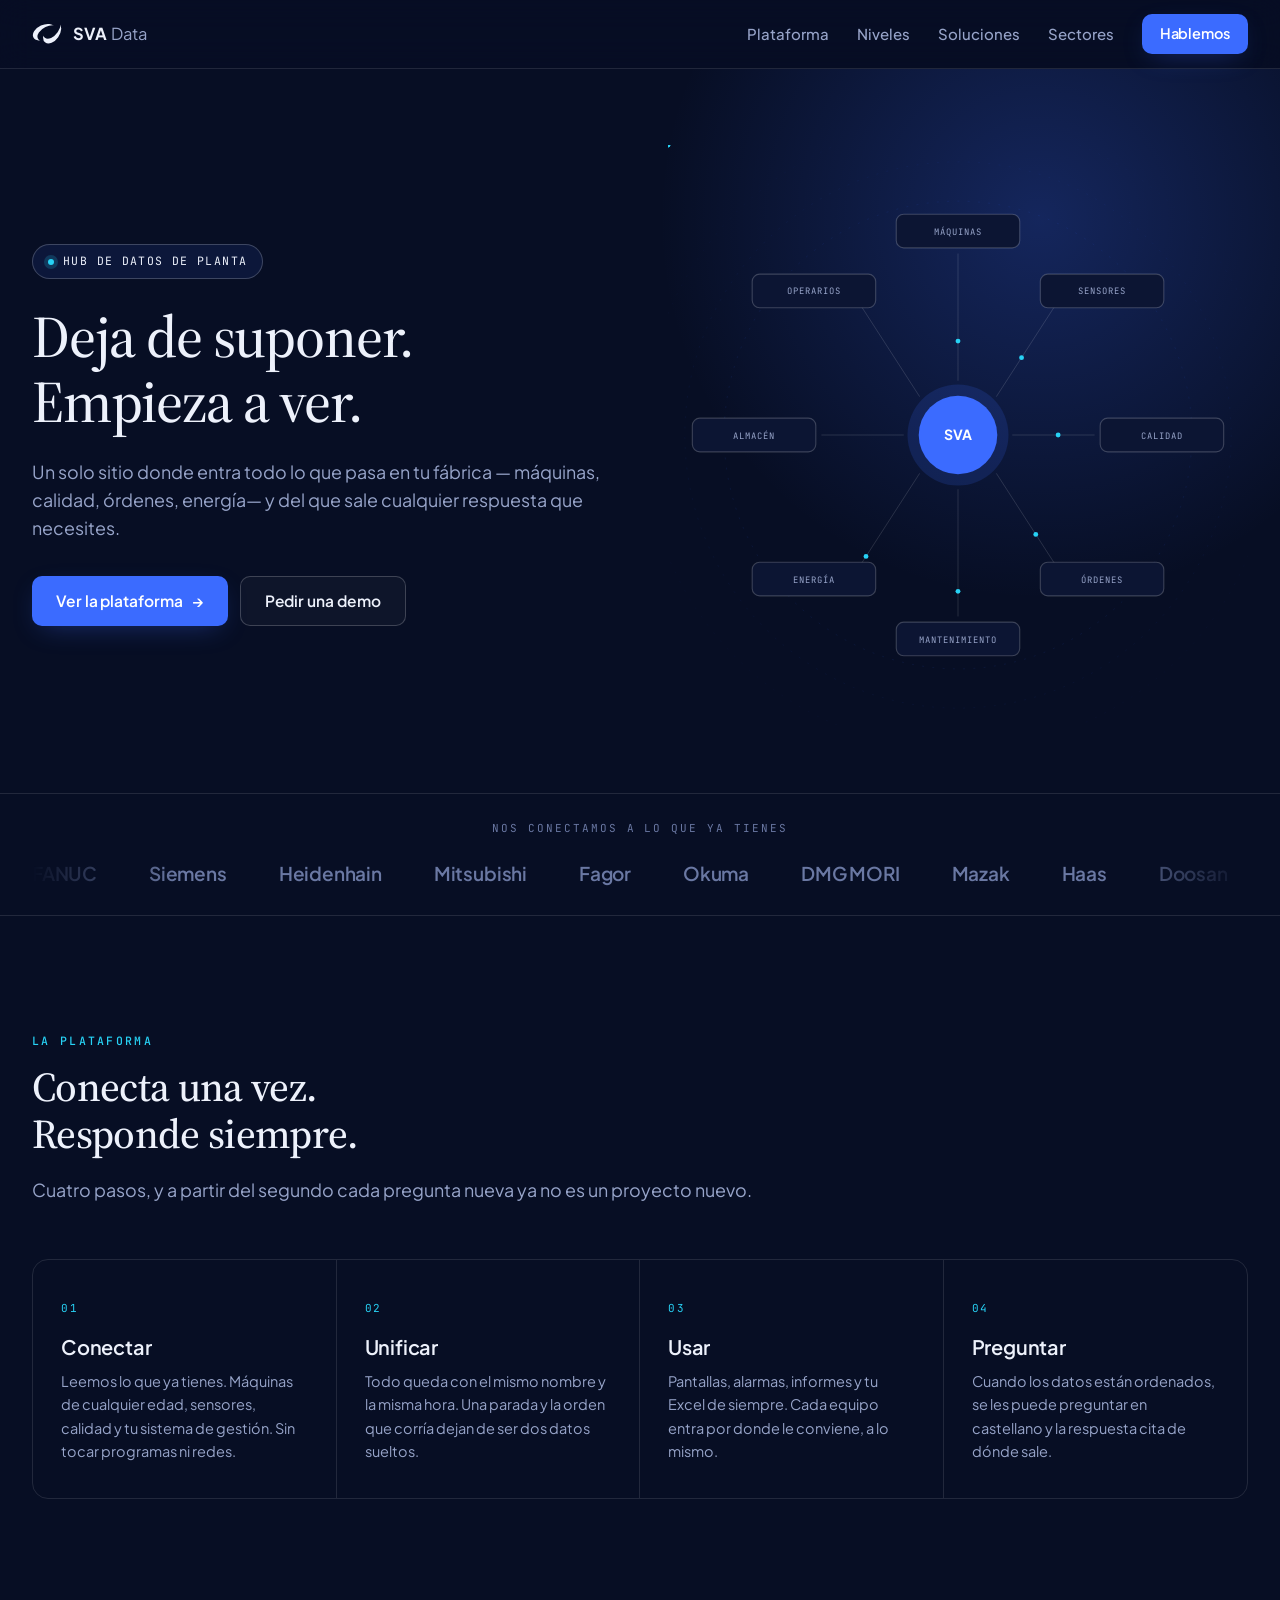
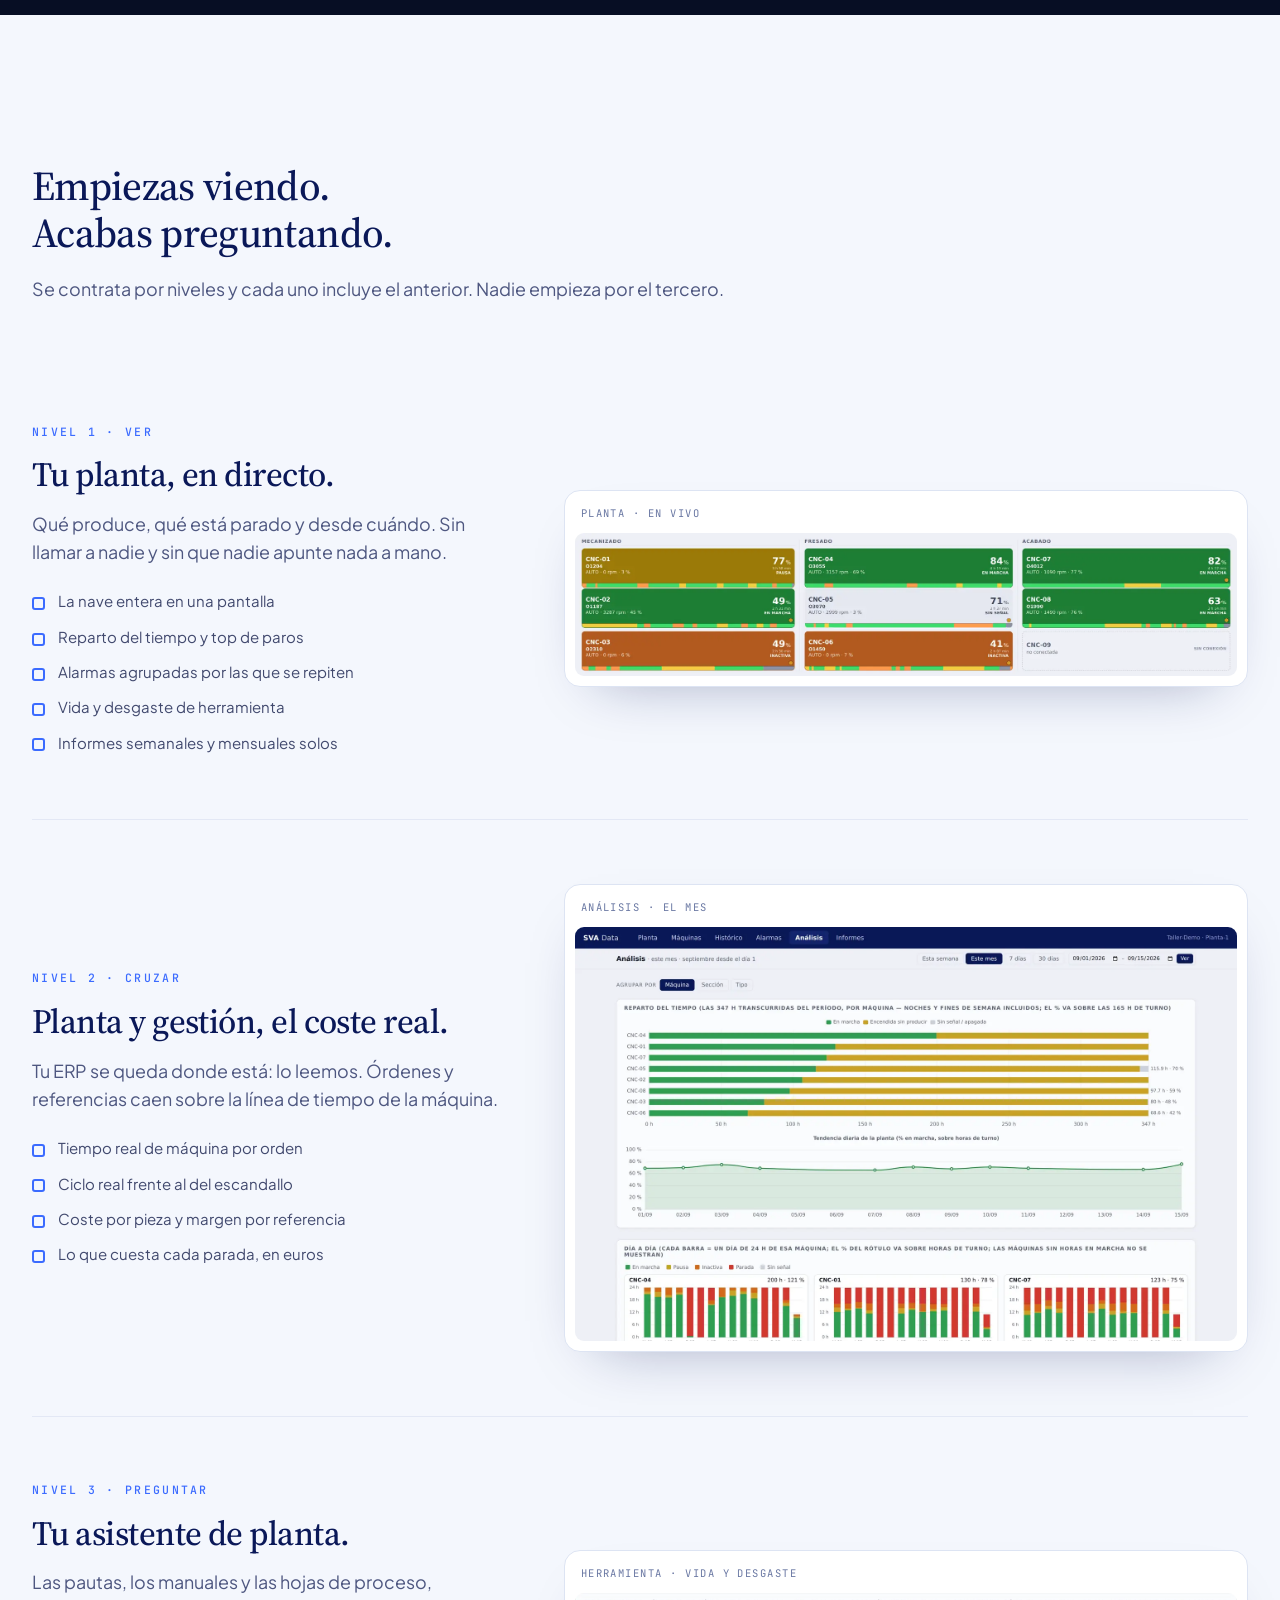
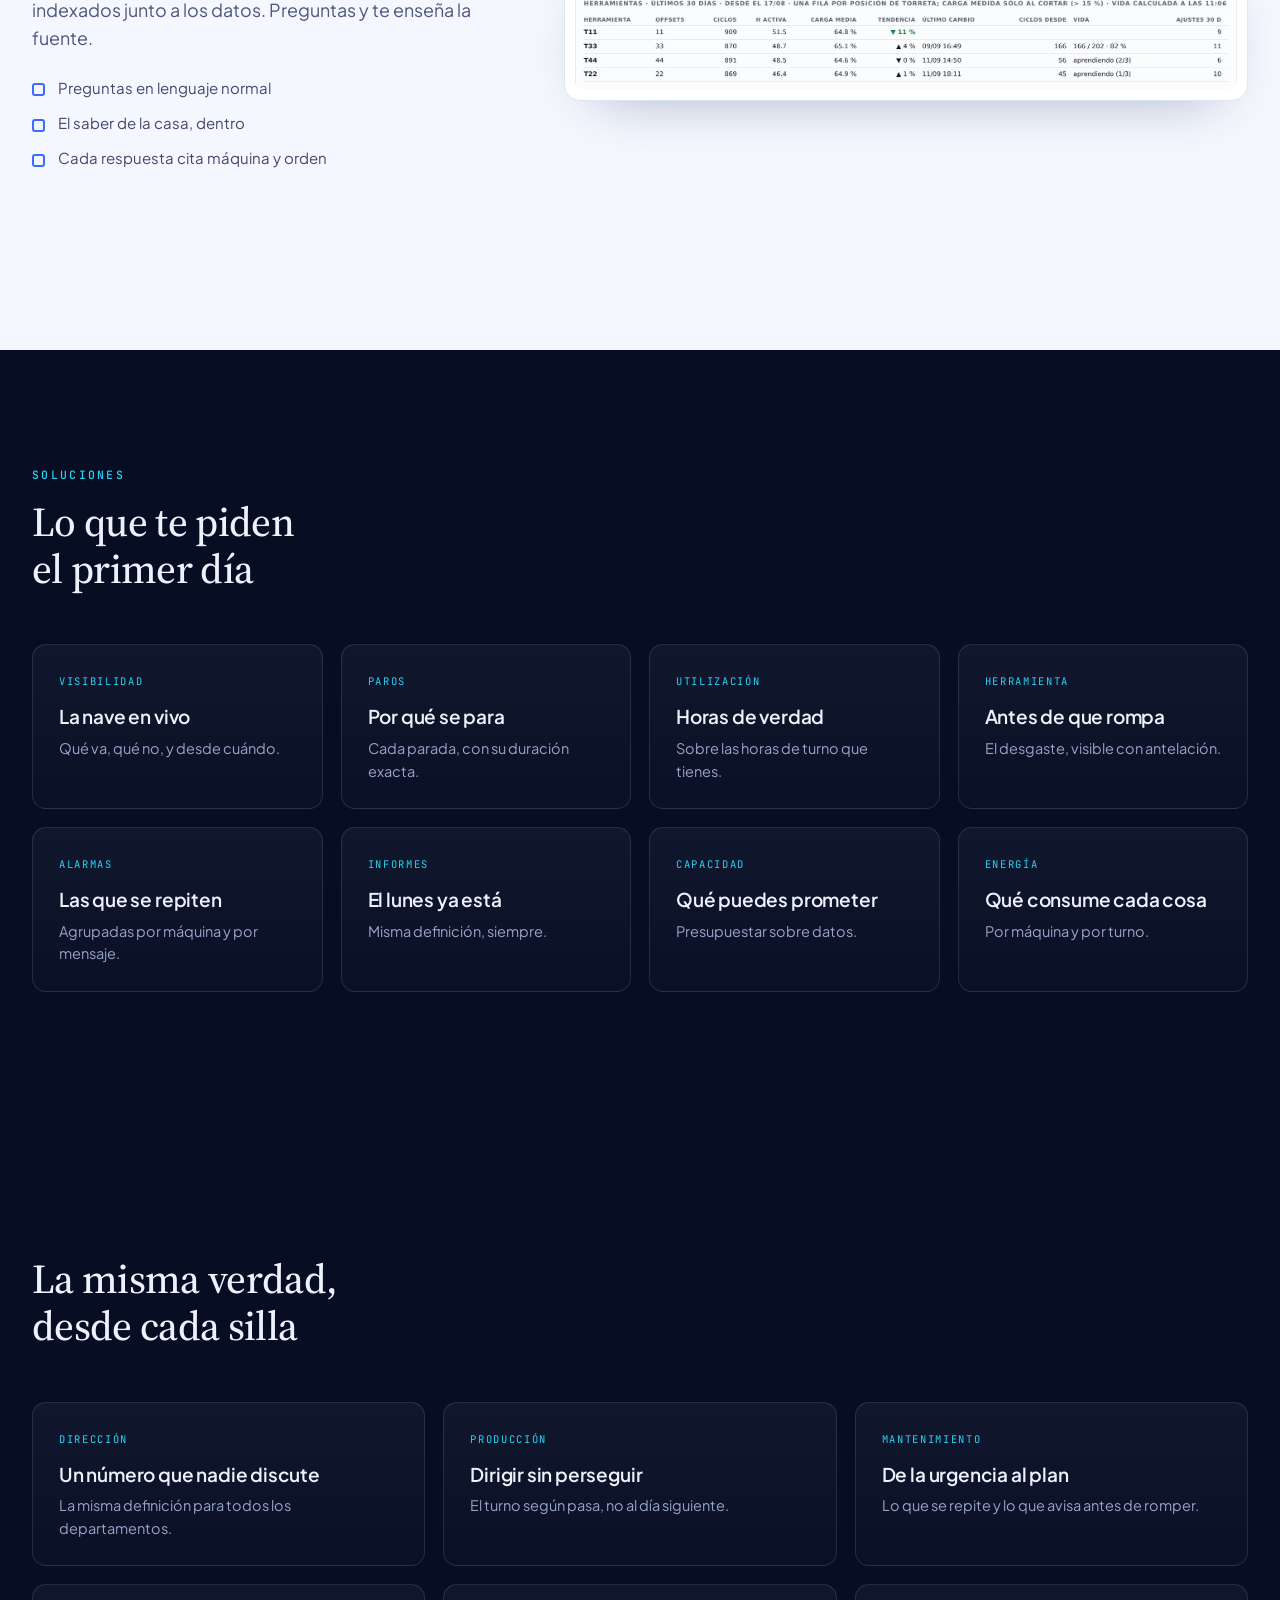
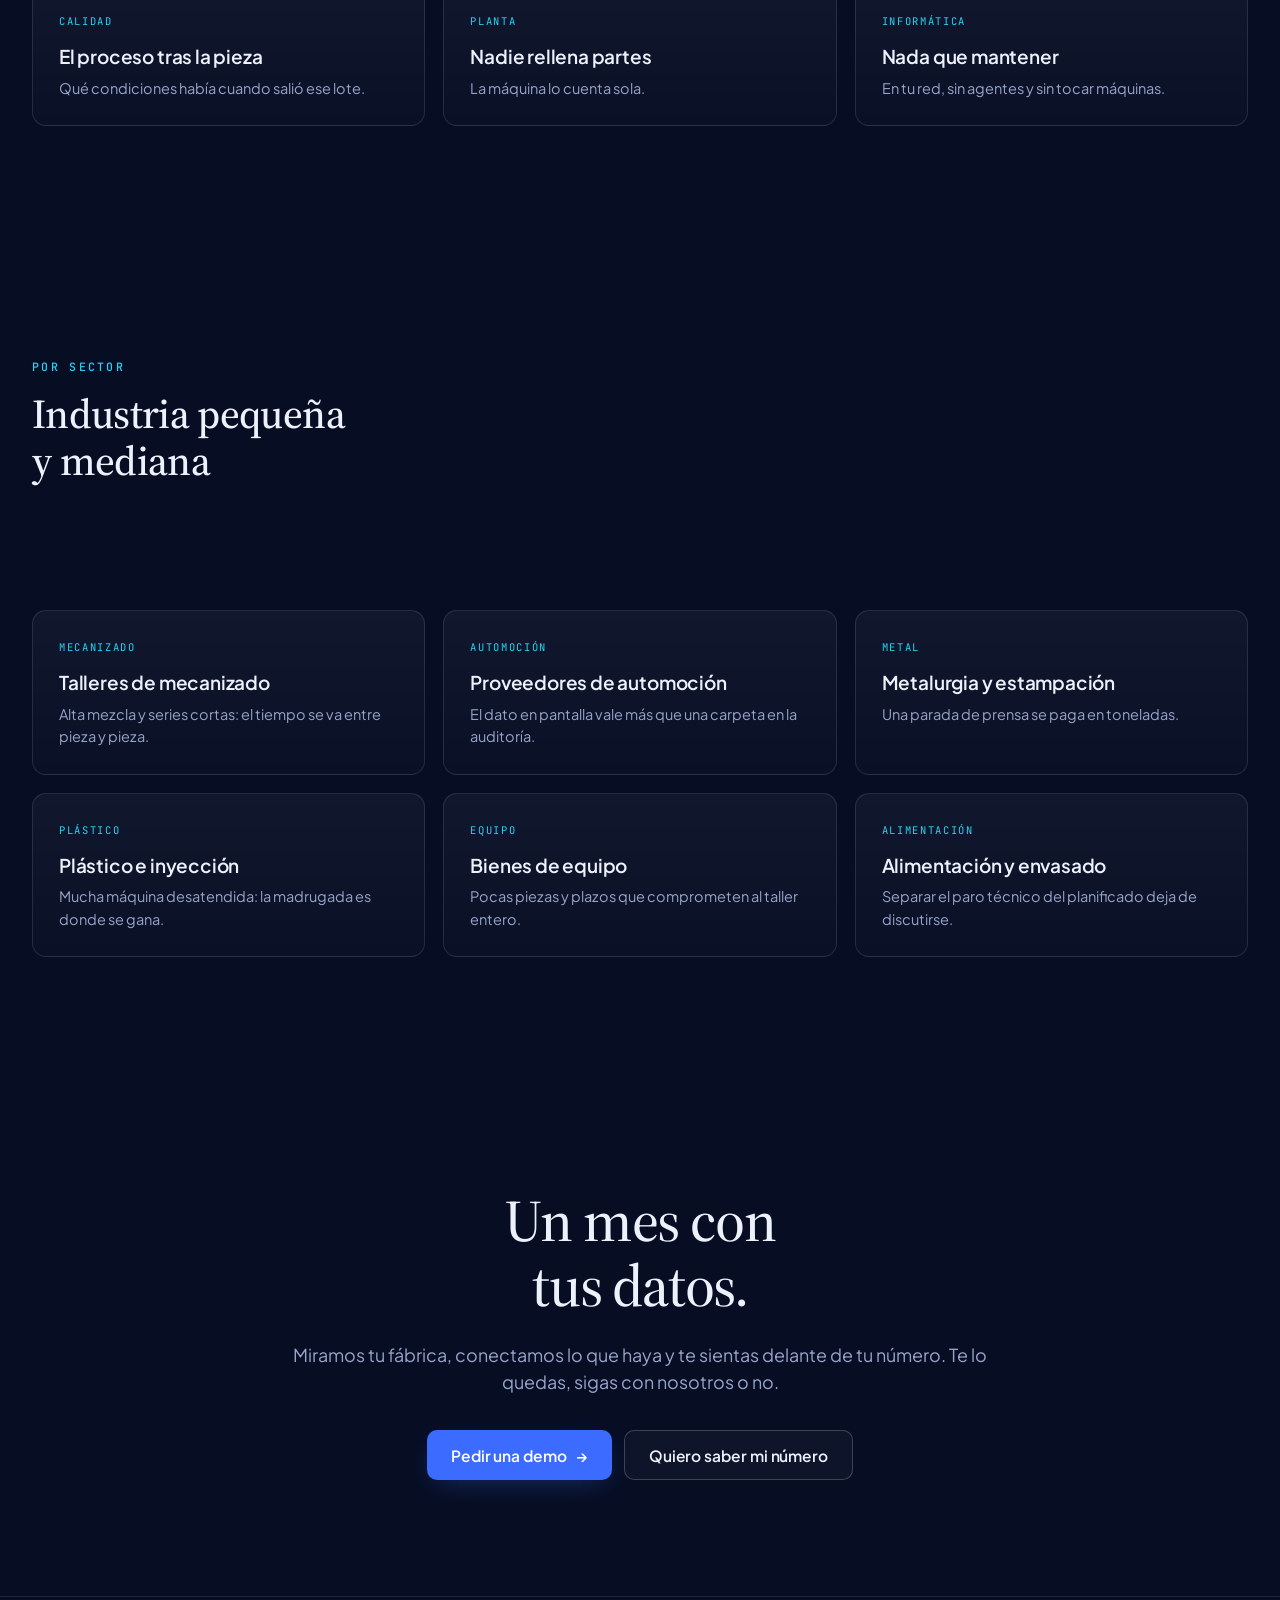
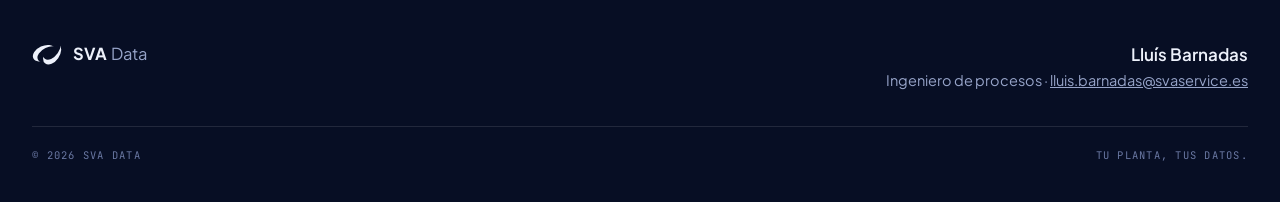
==== commit c5a798f8: "Nueva dirección visual: oscura, azul eléctrico y estructura de producto Sustituye la portada por la " ====
--- a/index.html
+++ b/index.html
@@ -3,23 +3,23 @@
 <head>
 <meta charset="utf-8">
 <meta name="viewport" content="width=device-width, initial-scale=1">
-<title>SVA Data — Todos tus datos operativos en un solo sitio</title>
-<meta name="description" content="Hub de Datos de Planta para talleres de mecanizado: máquinas, sensores y ERP en un solo sitio. Vista de planta en vivo, alarmas, análisis de paros, desgaste de herramienta e informes — y lo mismo en tu Excel.">
+<title>SVA Data — Deja de suponer. Empieza a ver.</title>
+<meta name="description" content="Hub de datos de planta para la industria pequeña y mediana: conectamos las máquinas y los sistemas que ya tienes y los dejamos en un solo sitio, con la nave en vivo, análisis de paros e informes automáticos.">
 <link rel="canonical" href="https://svadata.com/">
 <meta property="og:type" content="website">
 <meta property="og:site_name" content="SVA Data">
 <meta property="og:locale" content="es_ES">
 <meta property="og:url" content="https://svadata.com/">
-<meta property="og:title" content="SVA Data — Todos tus datos operativos en un solo sitio">
-<meta property="og:description" content="Máquinas, sensores y ERP en un solo sitio. Planta en vivo, alarmas, análisis de paros y desgaste de herramienta — y lo mismo en tu Excel.">
+<meta property="og:title" content="SVA Data — Deja de suponer. Empieza a ver.">
+<meta property="og:description" content="Un solo sitio donde entra todo lo que pasa en tu fábrica — máquinas, calidad, órdenes, energía — y del que sale cualquier respuesta que necesites.">
 <meta property="og:image" content="https://svadata.com/assets/img/og-planta.png">
 <meta name="twitter:card" content="summary_large_image">
 <meta name="twitter:image" content="https://svadata.com/assets/img/og-planta.png">
-<meta name="twitter:title" content="SVA Data — Todos tus datos operativos en un solo sitio">
-<meta name="twitter:description" content="Máquinas, sensores y ERP en un solo sitio. Planta en vivo, alarmas, análisis de paros y desgaste de herramienta — y lo mismo en tu Excel.">
+<meta name="twitter:title" content="SVA Data — Deja de suponer. Empieza a ver.">
+<meta name="twitter:description" content="Un solo sitio donde entra todo lo que pasa en tu fábrica — máquinas, calidad, órdenes, energía — y del que sale cualquier respuesta que necesites.">
+<meta name="theme-color" content="#070E24">
 <link rel="icon" type="image/svg+xml" href="assets/sva-favicon.svg">
-<link href="https://api.fontshare.com/v2/css?f[]=switzer@400,500,600&display=swap" rel="stylesheet">
-<link href="https://fonts.googleapis.com/css2?family=Source+Serif+4:opsz,wght@8..60,500;8..60,600&display=swap" rel="stylesheet">
+<link href="https://fonts.googleapis.com/css2?family=Source+Serif+4:opsz,wght@8..60,400;8..60,500;8..60,600&family=Plus+Jakarta+Sans:wght@400;500;600;700&family=JetBrains+Mono:wght@400;500&display=swap" rel="stylesheet">
 <link rel="stylesheet" href="assets/styles.css">
 <script type="application/ld+json">
 {
@@ -41,7 +41,7 @@
       },
       "image": "https://svadata.com/assets/img/og-planta.png",
       "email": "lluis.barnadas@svaservice.es",
-      "description": "Hub de Datos de Planta para talleres de mecanizado: máquinas, sensores y ERP en un solo sitio, con vista de planta en vivo, alarmas, análisis de paros e informes.",
+      "description": "Hub de datos de planta: un solo sitio donde entra todo lo que pasa en la fábrica — máquinas, calidad, órdenes, energía — y del que sale cualquier respuesta.",
       "founder": {
         "@type": "Person",
         "name": "Lluís Barnadas",
@@ -96,577 +96,196 @@
   ]
 }
 </script>
-
+<script>document.documentElement.classList.add('js')</script>
 </head>
-
 <body>
 
 <nav>
   <div class="nav-in">
-    <a class="lockup" href="#">
-      <svg viewBox="0 12 104 74" role="img" aria-label="SVA mark"><defs><mask id="ma" maskUnits="userSpaceOnUse" x="-80" y="-80" width="260" height="260"><rect x="-80" y="-80" width="260" height="260" fill="#000"></rect><g transform="rotate(-25 50 50)"><ellipse cx="45" cy="41" rx="41" ry="25.5" fill="#fff"></ellipse><ellipse cx="57.5" cy="52" rx="41" ry="25.5" fill="#000"></ellipse><ellipse cx="42.5" cy="49" rx="12.5" ry="8" fill="#000"></ellipse></g></mask><mask id="mb" maskUnits="userSpaceOnUse" x="-80" y="-80" width="260" height="260"><rect x="-80" y="-80" width="260" height="260" fill="#000"></rect><g transform="rotate(-25 50 50)"><ellipse cx="45" cy="41" rx="41" ry="25.5" fill="#fff"></ellipse><ellipse cx="57.5" cy="52" rx="41" ry="25.5" fill="#000"></ellipse><ellipse cx="42.5" cy="49" rx="12.5" ry="8" fill="#000"></ellipse></g></mask></defs><g fill="currentColor"><rect x="-80" y="-80" width="260" height="260" mask="url(#ma)"></rect><g transform="translate(15.32 -12.86) translate(50 50) rotate(-40) scale(1 -1) rotate(40) translate(-50 -50)"><rect x="-80" y="-80" width="260" height="260" mask="url(#mb)"></rect></g></g></svg>
-      <span class="wm"><b>SVA</b><span>Data</span></span>
-    </a>
+    <a class="lockup" href="#top"><svg viewBox="0 12 104 74" role="img" aria-label="SVA Data"><defs><mask id="ma" maskUnits="userSpaceOnUse" x="-80" y="-80" width="260" height="260"><rect x="-80" y="-80" width="260" height="260" fill="#000"></rect><g transform="rotate(-25 50 50)"><ellipse cx="45" cy="41" rx="41" ry="25.5" fill="#fff"></ellipse><ellipse cx="57.5" cy="52" rx="41" ry="25.5" fill="#000"></ellipse><ellipse cx="42.5" cy="49" rx="12.5" ry="8" fill="#000"></ellipse></g></mask><mask id="mb" maskUnits="userSpaceOnUse" x="-80" y="-80" width="260" height="260"><rect x="-80" y="-80" width="260" height="260" fill="#000"></rect><g transform="rotate(-25 50 50)"><ellipse cx="45" cy="41" rx="41" ry="25.5" fill="#fff"></ellipse><ellipse cx="57.5" cy="52" rx="41" ry="25.5" fill="#000"></ellipse><ellipse cx="42.5" cy="49" rx="12.5" ry="8" fill="#000"></ellipse></g></mask></defs><g fill="currentColor"><rect x="-80" y="-80" width="260" height="260" mask="url(#ma)"></rect><g transform="translate(15.32 -12.86) translate(50 50) rotate(-40) scale(1 -1) rotate(40) translate(-50 -50)"><rect x="-80" y="-80" width="260" height="260" mask="url(#mb)"></rect></g></g></svg><span class="wm"><b>SVA</b><span>Data</span></span></a>
     <div class="nav-links">
-      <a class="nav-link" href="#niveles">Producto</a>
-      <a class="nav-link" href="#empezamos">Empezar</a>
-      <a class="btn btn-primary nav-cta" href="mailto:lluis.barnadas@svaservice.es?subject=Quiero%20ver%20los%20datos%20de%20mi%20planta">Hablemos</a>
+      <a class="nav-link" href="#plataforma">Plataforma</a>
+      <a class="nav-link" href="#niveles">Niveles</a>
+      <a class="nav-link" href="#usos">Soluciones</a>
+      <a class="nav-link" href="#sectores">Sectores</a>
+      <a class="btn btn-primary nav-cta" href="mailto:lluis.barnadas@svaservice.es?subject=Quiero%20ver%20una%20demo">Hablemos</a>
     </div>
   </div>
 </nav>
 
-<header class="hero">
-  <div class="wrap" style="position: relative; z-index: 1;">
-    <span class="chip-eyebrow">
-      <svg viewBox="0 12 104 74" aria-hidden="true"><g fill="currentColor"><rect x="-80" y="-80" width="260" height="260" mask="url(#ma)"></rect><g transform="translate(15.32 -12.86) translate(50 50) rotate(-40) scale(1 -1) rotate(40) translate(-50 -50)"><rect x="-80" y="-80" width="260" height="260" mask="url(#mb)"></rect></g></g></svg>
-      El Hub de Datos de Planta
-    </span>
+<header class="hero" id="top">
+  <div class="wrap-wide">
     <div class="hero-grid">
-    <div>
-    <h1 class="hero-h1">Todos&nbsp;tus&nbsp;datos <span id="rotor" class="rotor">operativos</span><br>en un solo sitio.</h1>
-    <div class="hero-lead">
-      <p class="lead">Sabe qué pasa en tu planta ahora mismo, y cuánto te cuesta.</p>
-      <p class="body-p" style="margin-top: 22px; max-width: 520px;">Máquinas, sensores y ERP en <b>un solo sitio</b>. Tu equipo lo ve en el portal, en los tableros y en su propio Excel.</p>
-      <div class="cta-row">
-        <a class="btn btn-primary" href="#producto">Ver el producto</a>
-        <a class="btn btn-ghost" href="#empezamos">Cómo empezamos</a>
-      </div>
-      <p class="hero-stat">En vivo y con histórico · sin instalar nada en los puestos · sin tocar tus máquinas.</p>
-    </div>
-    </div>
-
-    <div class="diagram hero-dia">
-      <svg viewBox="-434 -367 856 674" role="img" aria-label="Planta isométrica: tornos CNC y control de calidad conectados a un mini-PC industrial que envía los datos al hub SVA; el MES se conecta al hub">
-<path d="M 227.2 -131.2 L -199.5 115.2" fill="none" stroke="var(--line)" stroke-width="2.5" stroke-opacity="0.8" stroke-linecap="round" stroke-dasharray="0.1 8"/><path d="M 49.9 -28.8 L 221.7 -128.0" fill="none" stroke="var(--line)" stroke-width="2.9" stroke-opacity="1.0" stroke-linecap="round" stroke-dasharray="0.1 8"/><path d="M 92.8 -192.8 L 213.4 -123.2" fill="none" stroke="var(--line)" stroke-width="2.5" stroke-opacity="0.8" stroke-linecap="round" stroke-dasharray="0.1 8"/><path d="M -54.0 -108.0 L 66.5 -38.4" fill="none" stroke="var(--line)" stroke-width="2.5" stroke-opacity="0.8" stroke-linecap="round" stroke-dasharray="0.1 8"/><path d="M -270.2 16.8 L -149.6 86.4" fill="none" stroke="var(--line)" stroke-width="2.5" stroke-opacity="0.8" stroke-linecap="round" stroke-dasharray="0.1 8"/><path d="M 297.9 -32.8 L 177.4 -102.4" fill="none" stroke="var(--line)" stroke-width="2.5" stroke-opacity="0.8" stroke-linecap="round" stroke-dasharray="0.1 8"/><path d="M 137.2 60.0 L 16.6 -9.6" fill="none" stroke="var(--line)" stroke-width="2.5" stroke-opacity="0.8" stroke-linecap="round" stroke-dasharray="0.1 8"/><path d="M -79.0 184.8 L -199.5 115.2" fill="none" stroke="var(--line)" stroke-width="2.5" stroke-opacity="0.8" stroke-linecap="round" stroke-dasharray="0.1 8"/><ellipse cx="51.3" cy="-215.0" rx="100" ry="58" fill="var(--tint)"/><polygon points="41.6,-281.9 121.9,-235.5 61.0,-200.3 -19.4,-246.7" fill="var(--card)" stroke="var(--icon)" stroke-width="1.6" stroke-linejoin="round" /><polygon points="121.9,-211.2 61.0,-176.0 61.0,-200.3 121.9,-235.5" fill="var(--card)" stroke="var(--icon)" stroke-width="1.6" stroke-linejoin="round" /><polygon points="-19.4,-222.4 61.0,-176.0 61.0,-200.3 -19.4,-246.7" fill="var(--tint)" stroke="var(--icon)" stroke-width="1.6" stroke-linejoin="round" /><polygon points="51.5,-259.9 68.5,-250.1 54.9,-242.3 38.0,-252.0" fill="var(--card)" stroke="var(--icon)" stroke-width="1.6" stroke-linejoin="round" /><polygon points="68.5,-238.9 54.9,-231.0 54.9,-242.3 68.5,-250.1" fill="var(--card)" stroke="var(--icon)" stroke-width="1.6" stroke-linejoin="round" /><polygon points="38.0,-240.8 54.9,-231.0 54.9,-242.3 38.0,-252.0" fill="var(--tint)" stroke="var(--icon)" stroke-width="1.6" stroke-linejoin="round" /><polygon points="20.0,-323.9 28.3,-319.1 20.0,-314.3 11.6,-319.1" fill="var(--card)" stroke="var(--icon)" stroke-width="1.6" stroke-linejoin="round" /><polygon points="28.3,-260.2 20.0,-255.4 20.0,-314.3 28.3,-319.1" fill="var(--card)" stroke="var(--icon)" stroke-width="1.6" stroke-linejoin="round" /><polygon points="11.6,-260.2 20.0,-255.4 20.0,-314.3 11.6,-319.1" fill="var(--tint)" stroke="var(--icon)" stroke-width="1.6" stroke-linejoin="round" /><polygon points="83.4,-287.3 91.7,-282.5 83.4,-277.7 75.1,-282.5" fill="var(--card)" stroke="var(--icon)" stroke-width="1.6" stroke-linejoin="round" /><polygon points="91.7,-223.5 83.4,-218.7 83.4,-277.7 91.7,-282.5" fill="var(--card)" stroke="var(--icon)" stroke-width="1.6" stroke-linejoin="round" /><polygon points="75.1,-223.5 83.4,-218.7 83.4,-277.7 75.1,-282.5" fill="var(--tint)" stroke="var(--icon)" stroke-width="1.6" stroke-linejoin="round" /><polygon points="17.5,-336.7 96.4,-291.1 85.6,-284.8 6.7,-330.4" fill="var(--card)" stroke="var(--icon)" stroke-width="1.6" stroke-linejoin="round" /><polygon points="96.4,-281.1 85.6,-274.8 85.6,-284.8 96.4,-291.1" fill="var(--card)" stroke="var(--icon)" stroke-width="1.6" stroke-linejoin="round" /><polygon points="6.7,-320.4 85.6,-274.8 85.6,-284.8 6.7,-330.4" fill="var(--tint)" stroke="var(--icon)" stroke-width="1.6" stroke-linejoin="round" /><line x1="54.0" y1="-299.5" x2="54.0" y2="-255.7" stroke="var(--icon)" stroke-width="2.4"/><circle cx="54.0" cy="-255.7" r="3.8" fill="var(--icon)"/><g transform="translate(221.7,-153.6)"><ellipse cx="0" cy="0" rx="83" ry="48" fill="var(--tint)" opacity=".55"/><path d="M-60.7,-16.7 L-60.7,0 A60.7,35.1 0 0 0 60.7,0 L60.7,-16.7" fill="var(--band)"/><ellipse cx="0" cy="-16.7" rx="60.7" ry="35.1" fill="var(--band)" stroke="var(--band)"/><g transform="translate(0,-16.7) scale(0.82,0.47) translate(-52,-49)"><g fill="var(--band-text)"><rect x="-80" y="-80" width="260" height="260" mask="url(#ma)"/><g transform="translate(15.32 -12.86) translate(50 50) rotate(-40) scale(1 -1) rotate(40) translate(-50 -50)"><rect x="-80" y="-80" width="260" height="260" mask="url(#mb)"/></g></g></g></g><ellipse cx="-81.8" cy="-125.4" rx="104" ry="60" fill="var(--tint)"/><polygon points="-25.8,-205.8 39.6,-168.0 -128.9,-70.8 -194.3,-108.5" fill="var(--tint)" stroke="var(--icon)" stroke-width="1.6" stroke-linejoin="round" /><polygon points="39.6,-159.5 -128.9,-62.2 -128.9,-70.8 39.6,-168.0" fill="var(--card)" stroke="var(--icon)" stroke-width="1.6" stroke-linejoin="round" /><polygon points="-194.3,-100.0 -128.9,-62.2 -128.9,-70.8 -194.3,-108.5" fill="var(--tint)" stroke="var(--icon)" stroke-width="1.6" stroke-linejoin="round" /><path d="M-91.5,-163.7 L-91.5,-248.8 L-47.1,-223.2 L-33.3,-171.2 L-33.3,-130.1 Z" fill="var(--tint)" stroke="var(--icon)" stroke-width="1.6" stroke-linejoin="round"/><polygon points="22.2,-162.1 -33.3,-130.1 -33.3,-171.2 22.2,-203.2" fill="var(--card)" stroke="var(--icon)" stroke-width="1.6" stroke-linejoin="round" /><polygon points="22.2,-203.2 -33.3,-171.2 -47.1,-223.2 8.3,-255.2" fill="var(--card)" stroke="var(--icon)" stroke-width="1.6" stroke-linejoin="round" /><polygon points="15.2,-205.2 -29.7,-179.2 -40.5,-219.9 4.4,-245.8" fill="var(--glass)" stroke="var(--icon)" stroke-width="1.2" stroke-linejoin="round" /><line x1="14.7" y1="-216.9" x2="10.3" y2="-233.5" stroke="var(--icon)" stroke-width="3" stroke-linecap="round"/><polygon points="-36.0,-280.8 8.3,-255.2 -47.1,-223.2 -91.5,-248.8" fill="var(--card)" stroke="var(--icon)" stroke-width="1.6" stroke-linejoin="round" /><polygon points="-91.5,-229.1 -72.1,-217.9 -108.1,-197.1 -127.5,-208.3" fill="var(--card)" stroke="var(--icon)" stroke-width="1.6" stroke-linejoin="round" /><polygon points="-72.1,-217.9 -108.1,-197.1 -69.3,-135.2 -33.3,-156.0" fill="var(--line)" stroke="var(--icon)" stroke-width="1.6" stroke-linejoin="round" /><ellipse cx="0" cy="0" rx="21" ry="14" fill="var(--tint)" opacity=".9" transform="translate(-70.7,-176.5) rotate(-30)"/><polygon points="-33.3,-130.1 -69.3,-109.3 -69.3,-135.2 -33.3,-156.0" fill="var(--card)" stroke="var(--icon)" stroke-width="1.6" stroke-linejoin="round" /><polygon points="-93.1,-249.0 -77.9,-240.2 -97.3,-229.0 -112.5,-237.8" fill="var(--card)" stroke="var(--icon)" stroke-width="1.6" stroke-linejoin="round" /><polygon points="-77.9,-217.4 -97.3,-206.2 -97.3,-229.0 -77.9,-240.2" fill="var(--card)" stroke="var(--icon)" stroke-width="1.6" stroke-linejoin="round" /><polygon points="-112.5,-215.0 -97.3,-206.2 -97.3,-229.0 -112.5,-237.8" fill="var(--tint)" stroke="var(--icon)" stroke-width="1.6" stroke-linejoin="round" /><polygon points="-185.7,-109.3 -127.5,-75.7 -127.5,-160.8 -185.7,-194.4" fill="var(--tint)" stroke="var(--icon)" stroke-width="1.6" stroke-linejoin="round" /><polygon points="-69.3,-109.3 -127.5,-75.7 -127.5,-160.8 -69.3,-194.4" fill="var(--card)" stroke="var(--icon)" stroke-width="1.6" stroke-linejoin="round" /><polygon points="-127.5,-228.0 -69.3,-194.4 -127.5,-160.8 -185.7,-194.4" fill="var(--card)" stroke="var(--icon)" stroke-width="1.6" stroke-linejoin="round" /><polygon points="-80.9,-129.3 -111.4,-111.7 -111.4,-147.6 -80.9,-165.2" fill="var(--card)" stroke="var(--icon)" stroke-width="1.6" stroke-linejoin="round" /><polygon points="-83.4,-145.5 -97.3,-137.5 -97.3,-150.3 -83.4,-158.3" fill="var(--band)" stroke="var(--icon)" stroke-width="1" stroke-linejoin="round" /><circle cx="-100.9" cy="-147.0" r="1.7" fill="var(--icon)"/><circle cx="-106.1" cy="-144.0" r="1.7" fill="var(--icon)"/><circle cx="-102.8" cy="-136.8" r="3.2" fill="var(--band)"/><circle cx="-102.8" cy="-136.8" r="1.2" fill="var(--band-text)"/><circle cx="-84.5" cy="-138.2" r="1.4" fill="var(--icon)"/><circle cx="-89.8" cy="-135.2" r="1.4" fill="var(--icon)"/><circle cx="-95.1" cy="-132.1" r="1.4" fill="var(--icon)"/><circle cx="-100.3" cy="-129.1" r="1.4" fill="var(--icon)"/><circle cx="-84.5" cy="-132.4" r="1.4" fill="var(--icon)"/><circle cx="-89.8" cy="-129.4" r="1.4" fill="var(--icon)"/><circle cx="-95.1" cy="-126.4" r="1.4" fill="var(--icon)"/><circle cx="-100.3" cy="-123.3" r="1.4" fill="var(--icon)"/><circle cx="-176.8" cy="-115.1" r="1.3" fill="var(--line)"/><circle cx="-169.0" cy="-110.7" r="1.3" fill="var(--line)"/><circle cx="-161.3" cy="-106.2" r="1.3" fill="var(--line)"/><circle cx="-153.5" cy="-101.7" r="1.3" fill="var(--line)"/><circle cx="-145.8" cy="-97.2" r="1.3" fill="var(--line)"/><circle cx="-176.8" cy="-122.4" r="1.3" fill="var(--line)"/><circle cx="-169.0" cy="-118.0" r="1.3" fill="var(--line)"/><circle cx="-161.3" cy="-113.5" r="1.3" fill="var(--line)"/><circle cx="-153.5" cy="-109.0" r="1.3" fill="var(--line)"/><circle cx="-145.8" cy="-104.5" r="1.3" fill="var(--line)"/><circle cx="-176.8" cy="-129.7" r="1.3" fill="var(--line)"/><circle cx="-169.0" cy="-125.2" r="1.3" fill="var(--line)"/><circle cx="-161.3" cy="-120.8" r="1.3" fill="var(--line)"/><circle cx="-153.5" cy="-116.3" r="1.3" fill="var(--line)"/><circle cx="-145.8" cy="-111.8" r="1.3" fill="var(--line)"/><circle cx="-176.8" cy="-137.0" r="1.3" fill="var(--line)"/><circle cx="-169.0" cy="-132.5" r="1.3" fill="var(--line)"/><circle cx="-161.3" cy="-128.1" r="1.3" fill="var(--line)"/><circle cx="-153.5" cy="-123.6" r="1.3" fill="var(--line)"/><circle cx="-145.8" cy="-119.1" r="1.3" fill="var(--line)"/><ellipse cx="346.4" cy="-6.2" rx="89" ry="51" fill="var(--tint)"/><polygon points="335.3,-43.2 393.5,-9.6 357.5,11.2 299.3,-22.4" fill="var(--card)" stroke="var(--icon)" stroke-width="1.6" stroke-linejoin="round" /><polygon points="393.5,-3.2 357.5,17.6 357.5,11.2 393.5,-9.6" fill="var(--card)" stroke="var(--icon)" stroke-width="1.6" stroke-linejoin="round" /><polygon points="299.3,-16.0 357.5,17.6 357.5,11.2 299.3,-22.4" fill="var(--tint)" stroke="var(--icon)" stroke-width="1.6" stroke-linejoin="round" /><polygon points="343.6,-54.6 355.8,-47.6 346.4,-42.2 334.2,-49.2" fill="var(--card)" stroke="var(--icon)" stroke-width="1.6" stroke-linejoin="round" /><polygon points="355.8,-16.0 346.4,-10.5 346.4,-42.2 355.8,-47.6" fill="var(--card)" stroke="var(--icon)" stroke-width="1.6" stroke-linejoin="round" /><polygon points="334.2,-17.6 346.4,-10.5 346.4,-42.2 334.2,-49.2" fill="var(--tint)" stroke="var(--icon)" stroke-width="1.6" stroke-linejoin="round" /><polygon points="311.5,-139.4 397.4,-89.8 392.4,-86.9 306.5,-136.5" fill="var(--card)" stroke="var(--icon)" stroke-width="1.6" stroke-linejoin="round" /><polygon points="397.4,-27.4 392.4,-24.6 392.4,-86.9 397.4,-89.8" fill="var(--card)" stroke="var(--icon)" stroke-width="1.6" stroke-linejoin="round" /><polygon points="306.5,-74.2 392.4,-24.6 392.4,-86.9 306.5,-136.5" fill="var(--tint)" stroke="var(--icon)" stroke-width="1.6" stroke-linejoin="round" /><polygon points="310.4,-125.7 388.5,-80.6 388.5,-88.8 310.4,-133.9" fill="var(--band)" stroke="var(--icon)" stroke-width="0" stroke-linejoin="round" /><polygon points="310.4,-76.2 388.5,-31.1 388.5,-77.3 310.4,-122.4" fill="var(--card)" stroke="var(--icon)" stroke-width="1.2" stroke-linejoin="round" /><polygon points="315.4,-110.7 379.1,-73.9 379.1,-79.7 315.4,-116.5" fill="var(--tint)" stroke="var(--icon)" stroke-width="1" stroke-linejoin="round" /><polygon points="315.4,-100.0 352.8,-78.4 352.8,-84.2 315.4,-105.8" fill="var(--tint)" stroke="var(--icon)" stroke-width="1" stroke-linejoin="round" /><polygon points="315.4,-89.4 366.6,-59.8 366.6,-65.6 315.4,-95.2" fill="var(--tint)" stroke="var(--icon)" stroke-width="1" stroke-linejoin="round" /><polygon points="315.4,-78.8 343.1,-62.8 343.1,-68.5 315.4,-84.5" fill="var(--tint)" stroke="var(--icon)" stroke-width="1" stroke-linejoin="round" /><text x="318.7" y="-123.7" font-size="12" font-weight="600" fill="var(--band-text)" transform="matrix(0.866,0.5,0,1,0,0)" transform-origin="318.7 -123.7" style="font-family: var(--sans);">MES</text><ellipse cx="12.5" cy="-5.4" rx="67" ry="39" fill="var(--tint)"/><polygon points="0.0,-64.2 66.5,-25.8 24.9,-1.8 -41.6,-40.2" fill="var(--card)" stroke="var(--icon)" stroke-width="1.6" stroke-linejoin="round" /><polygon points="66.5,0.0 24.9,24.0 24.9,-1.8 66.5,-25.8" fill="var(--card)" stroke="var(--icon)" stroke-width="1.6" stroke-linejoin="round" /><polygon points="-41.6,-14.4 24.9,24.0 24.9,-1.8 -41.6,-40.2" fill="var(--tint)" stroke="var(--icon)" stroke-width="1.6" stroke-linejoin="round" /><polygon points="0.0,-72.5 4.4,-70.0 -29.4,-50.4 -33.8,-53.0" fill="var(--card)" stroke="var(--icon)" stroke-width="1.6" stroke-linejoin="round" /><polygon points="4.4,-57.2 -29.4,-37.7 -29.4,-50.4 4.4,-70.0" fill="var(--tint)" stroke="var(--icon)" stroke-width="1.6" stroke-linejoin="round" /><polygon points="-33.8,-40.2 -29.4,-37.7 -29.4,-50.4 -33.8,-53.0" fill="var(--tint)" stroke="var(--icon)" stroke-width="1.6" stroke-linejoin="round" /><polygon points="8.6,-67.6 13.0,-65.0 -20.8,-45.5 -25.2,-48.0" fill="var(--card)" stroke="var(--icon)" stroke-width="1.6" stroke-linejoin="round" /><polygon points="13.0,-52.2 -20.8,-32.7 -20.8,-45.5 13.0,-65.0" fill="var(--tint)" stroke="var(--icon)" stroke-width="1.6" stroke-linejoin="round" /><polygon points="-25.2,-35.3 -20.8,-32.7 -20.8,-45.5 -25.2,-48.0" fill="var(--tint)" stroke="var(--icon)" stroke-width="1.6" stroke-linejoin="round" /><polygon points="17.2,-62.6 21.6,-60.0 -12.2,-40.5 -16.6,-43.1" fill="var(--card)" stroke="var(--icon)" stroke-width="1.6" stroke-linejoin="round" /><polygon points="21.6,-47.3 -12.2,-27.8 -12.2,-40.5 21.6,-60.0" fill="var(--tint)" stroke="var(--icon)" stroke-width="1.6" stroke-linejoin="round" /><polygon points="-16.6,-30.3 -12.2,-27.8 -12.2,-40.5 -16.6,-43.1" fill="var(--tint)" stroke="var(--icon)" stroke-width="1.6" stroke-linejoin="round" /><polygon points="25.8,-57.6 30.2,-55.1 -3.6,-35.6 -8.0,-38.1" fill="var(--card)" stroke="var(--icon)" stroke-width="1.6" stroke-linejoin="round" /><polygon points="30.2,-42.3 -3.6,-22.8 -3.6,-35.6 30.2,-55.1" fill="var(--tint)" stroke="var(--icon)" stroke-width="1.6" stroke-linejoin="round" /><polygon points="-8.0,-25.4 -3.6,-22.8 -3.6,-35.6 -8.0,-38.1" fill="var(--tint)" stroke="var(--icon)" stroke-width="1.6" stroke-linejoin="round" /><polygon points="34.4,-52.7 38.8,-50.1 5.0,-30.6 0.6,-33.2" fill="var(--card)" stroke="var(--icon)" stroke-width="1.6" stroke-linejoin="round" /><polygon points="38.8,-37.4 5.0,-17.8 5.0,-30.6 38.8,-50.1" fill="var(--tint)" stroke="var(--icon)" stroke-width="1.6" stroke-linejoin="round" /><polygon points="0.6,-20.4 5.0,-17.8 5.0,-30.6 0.6,-33.2" fill="var(--tint)" stroke="var(--icon)" stroke-width="1.6" stroke-linejoin="round" /><polygon points="43.0,-47.7 47.4,-45.2 13.6,-25.6 9.1,-28.2" fill="var(--card)" stroke="var(--icon)" stroke-width="1.6" stroke-linejoin="round" /><polygon points="47.4,-32.4 13.6,-12.9 13.6,-25.6 47.4,-45.2" fill="var(--tint)" stroke="var(--icon)" stroke-width="1.6" stroke-linejoin="round" /><polygon points="9.1,-15.4 13.6,-12.9 13.6,-25.6 9.1,-28.2" fill="var(--tint)" stroke="var(--icon)" stroke-width="1.6" stroke-linejoin="round" /><polygon points="51.5,-42.8 56.0,-40.2 22.2,-20.7 17.7,-23.2" fill="var(--card)" stroke="var(--icon)" stroke-width="1.6" stroke-linejoin="round" /><polygon points="56.0,-27.4 22.2,-7.9 22.2,-20.7 56.0,-40.2" fill="var(--tint)" stroke="var(--icon)" stroke-width="1.6" stroke-linejoin="round" /><polygon points="17.7,-10.5 22.2,-7.9 22.2,-20.7 17.7,-23.2" fill="var(--tint)" stroke="var(--icon)" stroke-width="1.6" stroke-linejoin="round" /><line x1="55.4" y1="-38.0" x2="55.4" y2="-78.4" stroke="var(--icon)" stroke-width="3.4" stroke-linecap="round"/><circle cx="55.4" cy="-78.4" r="3.2" fill="var(--icon)"/><line x1="44.3" y1="-31.6" x2="44.3" y2="-72.0" stroke="var(--icon)" stroke-width="3.4" stroke-linecap="round"/><circle cx="44.3" cy="-72.0" r="3.2" fill="var(--icon)"/><circle cx="-33.8" cy="-22.7" r="1.9" fill="var(--band)"/><circle cx="-26.1" cy="-18.2" r="1.9" fill="var(--band)"/><polygon points="1.4,1.3 18.0,10.9 18.0,4.2 1.4,-5.4" fill="var(--tint)" stroke="var(--icon)" stroke-width="1.2" stroke-linejoin="round" /><ellipse cx="-297.9" cy="-0.6" rx="104" ry="60" fill="var(--tint)"/><polygon points="-241.9,-81.0 -176.5,-43.2 -345.0,54.0 -410.4,16.3" fill="var(--tint)" stroke="var(--icon)" stroke-width="1.6" stroke-linejoin="round" /><polygon points="-176.5,-34.7 -345.0,62.6 -345.0,54.0 -176.5,-43.2" fill="var(--card)" stroke="var(--icon)" stroke-width="1.6" stroke-linejoin="round" /><polygon points="-410.4,24.8 -345.0,62.6 -345.0,54.0 -410.4,16.3" fill="var(--tint)" stroke="var(--icon)" stroke-width="1.6" stroke-linejoin="round" /><path d="M-307.6,-38.9 L-307.6,-124.0 L-263.3,-98.4 L-249.4,-46.4 L-249.4,-5.3 Z" fill="var(--tint)" stroke="var(--icon)" stroke-width="1.6" stroke-linejoin="round"/><polygon points="-194.0,-37.3 -249.4,-5.3 -249.4,-46.4 -194.0,-78.4" fill="var(--card)" stroke="var(--icon)" stroke-width="1.6" stroke-linejoin="round" /><polygon points="-194.0,-78.4 -249.4,-46.4 -263.3,-98.4 -207.8,-130.4" fill="var(--card)" stroke="var(--icon)" stroke-width="1.6" stroke-linejoin="round" /><polygon points="-200.9,-80.4 -245.8,-54.4 -256.6,-95.1 -211.7,-121.0" fill="var(--glass)" stroke="var(--icon)" stroke-width="1.2" stroke-linejoin="round" /><line x1="-201.5" y1="-92.1" x2="-205.9" y2="-108.7" stroke="var(--icon)" stroke-width="3" stroke-linecap="round"/><polygon points="-252.2,-156.0 -207.8,-130.4 -263.3,-98.4 -307.6,-124.0" fill="var(--card)" stroke="var(--icon)" stroke-width="1.6" stroke-linejoin="round" /><polygon points="-307.6,-104.3 -288.2,-93.1 -324.2,-72.3 -343.6,-83.5" fill="var(--card)" stroke="var(--icon)" stroke-width="1.6" stroke-linejoin="round" /><polygon points="-288.2,-93.1 -324.2,-72.3 -285.4,-10.4 -249.4,-31.2" fill="var(--line)" stroke="var(--icon)" stroke-width="1.6" stroke-linejoin="round" /><ellipse cx="0" cy="0" rx="21" ry="14" fill="var(--tint)" opacity=".9" transform="translate(-286.8,-51.7) rotate(-30)"/><polygon points="-249.4,-5.3 -285.4,15.5 -285.4,-10.4 -249.4,-31.2" fill="var(--card)" stroke="var(--icon)" stroke-width="1.6" stroke-linejoin="round" /><polygon points="-309.3,-124.2 -294.0,-115.4 -313.4,-104.2 -328.7,-113.0" fill="var(--card)" stroke="var(--icon)" stroke-width="1.6" stroke-linejoin="round" /><polygon points="-294.0,-92.6 -313.4,-81.4 -313.4,-104.2 -294.0,-115.4" fill="var(--card)" stroke="var(--icon)" stroke-width="1.6" stroke-linejoin="round" /><polygon points="-328.7,-90.2 -313.4,-81.4 -313.4,-104.2 -328.7,-113.0" fill="var(--tint)" stroke="var(--icon)" stroke-width="1.6" stroke-linejoin="round" /><polygon points="-401.8,15.5 -343.6,49.1 -343.6,-36.0 -401.8,-69.6" fill="var(--tint)" stroke="var(--icon)" stroke-width="1.6" stroke-linejoin="round" /><polygon points="-285.4,15.5 -343.6,49.1 -343.6,-36.0 -285.4,-69.6" fill="var(--card)" stroke="var(--icon)" stroke-width="1.6" stroke-linejoin="round" /><polygon points="-343.6,-103.2 -285.4,-69.6 -343.6,-36.0 -401.8,-69.6" fill="var(--card)" stroke="var(--icon)" stroke-width="1.6" stroke-linejoin="round" /><polygon points="-297.1,-4.5 -327.6,13.1 -327.6,-22.8 -297.1,-40.4" fill="var(--card)" stroke="var(--icon)" stroke-width="1.6" stroke-linejoin="round" /><polygon points="-299.6,-20.7 -313.4,-12.7 -313.4,-25.5 -299.6,-33.5" fill="var(--band)" stroke="var(--icon)" stroke-width="1" stroke-linejoin="round" /><circle cx="-317.0" cy="-22.2" r="1.7" fill="var(--icon)"/><circle cx="-322.3" cy="-19.2" r="1.7" fill="var(--icon)"/><circle cx="-319.0" cy="-12.0" r="3.2" fill="var(--band)"/><circle cx="-319.0" cy="-12.0" r="1.2" fill="var(--band-text)"/><circle cx="-300.7" cy="-13.4" r="1.4" fill="var(--icon)"/><circle cx="-305.9" cy="-10.4" r="1.4" fill="var(--icon)"/><circle cx="-311.2" cy="-7.3" r="1.4" fill="var(--icon)"/><circle cx="-316.5" cy="-4.3" r="1.4" fill="var(--icon)"/><circle cx="-300.7" cy="-7.6" r="1.4" fill="var(--icon)"/><circle cx="-305.9" cy="-4.6" r="1.4" fill="var(--icon)"/><circle cx="-311.2" cy="-1.6" r="1.4" fill="var(--icon)"/><circle cx="-316.5" cy="1.5" r="1.4" fill="var(--icon)"/><circle cx="-393.0" cy="9.7" r="1.3" fill="var(--line)"/><circle cx="-385.2" cy="14.1" r="1.3" fill="var(--line)"/><circle cx="-377.4" cy="18.6" r="1.3" fill="var(--line)"/><circle cx="-369.7" cy="23.1" r="1.3" fill="var(--line)"/><circle cx="-361.9" cy="27.6" r="1.3" fill="var(--line)"/><circle cx="-393.0" cy="2.4" r="1.3" fill="var(--line)"/><circle cx="-385.2" cy="6.8" r="1.3" fill="var(--line)"/><circle cx="-377.4" cy="11.3" r="1.3" fill="var(--line)"/><circle cx="-369.7" cy="15.8" r="1.3" fill="var(--line)"/><circle cx="-361.9" cy="20.3" r="1.3" fill="var(--line)"/><circle cx="-393.0" cy="-4.9" r="1.3" fill="var(--line)"/><circle cx="-385.2" cy="-0.4" r="1.3" fill="var(--line)"/><circle cx="-377.4" cy="4.0" r="1.3" fill="var(--line)"/><circle cx="-369.7" cy="8.5" r="1.3" fill="var(--line)"/><circle cx="-361.9" cy="13.0" r="1.3" fill="var(--line)"/><circle cx="-393.0" cy="-12.2" r="1.3" fill="var(--line)"/><circle cx="-385.2" cy="-7.7" r="1.3" fill="var(--line)"/><circle cx="-377.4" cy="-3.3" r="1.3" fill="var(--line)"/><circle cx="-369.7" cy="1.2" r="1.3" fill="var(--line)"/><circle cx="-361.9" cy="5.7" r="1.3" fill="var(--line)"/><ellipse cx="170.4" cy="77.8" rx="104" ry="60" fill="var(--tint)"/><polygon points="226.4,-2.6 291.8,35.2 123.3,132.4 57.9,94.7" fill="var(--tint)" stroke="var(--icon)" stroke-width="1.6" stroke-linejoin="round" /><polygon points="291.8,43.7 123.3,141.0 123.3,132.4 291.8,35.2" fill="var(--card)" stroke="var(--icon)" stroke-width="1.6" stroke-linejoin="round" /><polygon points="57.9,103.2 123.3,141.0 123.3,132.4 57.9,94.7" fill="var(--tint)" stroke="var(--icon)" stroke-width="1.6" stroke-linejoin="round" /><path d="M160.7,39.5 L160.7,-45.6 L205.1,-20.0 L218.9,32.0 L218.9,73.1 Z" fill="var(--tint)" stroke="var(--icon)" stroke-width="1.6" stroke-linejoin="round"/><polygon points="274.4,41.1 218.9,73.1 218.9,32.0 274.4,0.0" fill="var(--card)" stroke="var(--icon)" stroke-width="1.6" stroke-linejoin="round" /><polygon points="274.4,0.0 218.9,32.0 205.1,-20.0 260.5,-52.0" fill="var(--card)" stroke="var(--icon)" stroke-width="1.6" stroke-linejoin="round" /><polygon points="267.4,-2.0 222.5,24.0 211.7,-16.7 256.6,-42.6" fill="var(--glass)" stroke="var(--icon)" stroke-width="1.2" stroke-linejoin="round" /><line x1="266.9" y1="-13.7" x2="262.4" y2="-30.3" stroke="var(--icon)" stroke-width="3" stroke-linecap="round"/><polygon points="216.2,-77.6 260.5,-52.0 205.1,-20.0 160.7,-45.6" fill="var(--card)" stroke="var(--icon)" stroke-width="1.6" stroke-linejoin="round" /><polygon points="160.7,-25.9 180.1,-14.7 144.1,6.1 124.7,-5.1" fill="var(--card)" stroke="var(--icon)" stroke-width="1.6" stroke-linejoin="round" /><polygon points="180.1,-14.7 144.1,6.1 182.9,68.0 218.9,47.2" fill="var(--line)" stroke="var(--icon)" stroke-width="1.6" stroke-linejoin="round" /><ellipse cx="0" cy="0" rx="21" ry="14" fill="var(--tint)" opacity=".9" transform="translate(181.5,26.7) rotate(-30)"/><polygon points="218.9,73.1 182.9,93.9 182.9,68.0 218.9,47.2" fill="var(--card)" stroke="var(--icon)" stroke-width="1.6" stroke-linejoin="round" /><polygon points="159.1,-45.8 174.3,-37.0 154.9,-25.8 139.7,-34.6" fill="var(--card)" stroke="var(--icon)" stroke-width="1.6" stroke-linejoin="round" /><polygon points="174.3,-14.2 154.9,-3.0 154.9,-25.8 174.3,-37.0" fill="var(--card)" stroke="var(--icon)" stroke-width="1.6" stroke-linejoin="round" /><polygon points="139.7,-11.8 154.9,-3.0 154.9,-25.8 139.7,-34.6" fill="var(--tint)" stroke="var(--icon)" stroke-width="1.6" stroke-linejoin="round" /><polygon points="66.5,93.9 124.7,127.5 124.7,42.4 66.5,8.8" fill="var(--tint)" stroke="var(--icon)" stroke-width="1.6" stroke-linejoin="round" /><polygon points="182.9,93.9 124.7,127.5 124.7,42.4 182.9,8.8" fill="var(--card)" stroke="var(--icon)" stroke-width="1.6" stroke-linejoin="round" /><polygon points="124.7,-24.8 182.9,8.8 124.7,42.4 66.5,8.8" fill="var(--card)" stroke="var(--icon)" stroke-width="1.6" stroke-linejoin="round" /><polygon points="171.3,73.9 140.8,91.5 140.8,55.6 171.3,38.0" fill="var(--card)" stroke="var(--icon)" stroke-width="1.6" stroke-linejoin="round" /><polygon points="168.8,57.7 154.9,65.7 154.9,52.9 168.8,44.9" fill="var(--band)" stroke="var(--icon)" stroke-width="1" stroke-linejoin="round" /><circle cx="151.3" cy="56.2" r="1.7" fill="var(--icon)"/><circle cx="146.0" cy="59.2" r="1.7" fill="var(--icon)"/><circle cx="149.4" cy="66.4" r="3.2" fill="var(--band)"/><circle cx="149.4" cy="66.4" r="1.2" fill="var(--band-text)"/><circle cx="167.7" cy="65.0" r="1.4" fill="var(--icon)"/><circle cx="162.4" cy="68.0" r="1.4" fill="var(--icon)"/><circle cx="157.1" cy="71.1" r="1.4" fill="var(--icon)"/><circle cx="151.9" cy="74.1" r="1.4" fill="var(--icon)"/><circle cx="167.7" cy="70.8" r="1.4" fill="var(--icon)"/><circle cx="162.4" cy="73.8" r="1.4" fill="var(--icon)"/><circle cx="157.1" cy="76.8" r="1.4" fill="var(--icon)"/><circle cx="151.9" cy="79.9" r="1.4" fill="var(--icon)"/><circle cx="75.4" cy="88.1" r="1.3" fill="var(--line)"/><circle cx="83.1" cy="92.5" r="1.3" fill="var(--line)"/><circle cx="90.9" cy="97.0" r="1.3" fill="var(--line)"/><circle cx="98.7" cy="101.5" r="1.3" fill="var(--line)"/><circle cx="106.4" cy="106.0" r="1.3" fill="var(--line)"/><circle cx="75.4" cy="80.8" r="1.3" fill="var(--line)"/><circle cx="83.1" cy="85.2" r="1.3" fill="var(--line)"/><circle cx="90.9" cy="89.7" r="1.3" fill="var(--line)"/><circle cx="98.7" cy="94.2" r="1.3" fill="var(--line)"/><circle cx="106.4" cy="98.7" r="1.3" fill="var(--line)"/><circle cx="75.4" cy="73.5" r="1.3" fill="var(--line)"/><circle cx="83.1" cy="78.0" r="1.3" fill="var(--line)"/><circle cx="90.9" cy="82.4" r="1.3" fill="var(--line)"/><circle cx="98.7" cy="86.9" r="1.3" fill="var(--line)"/><circle cx="106.4" cy="91.4" r="1.3" fill="var(--line)"/><circle cx="75.4" cy="66.2" r="1.3" fill="var(--line)"/><circle cx="83.1" cy="70.7" r="1.3" fill="var(--line)"/><circle cx="90.9" cy="75.1" r="1.3" fill="var(--line)"/><circle cx="98.7" cy="79.6" r="1.3" fill="var(--line)"/><circle cx="106.4" cy="84.1" r="1.3" fill="var(--line)"/><ellipse cx="-45.7" cy="202.6" rx="104" ry="60" fill="var(--tint)"/><polygon points="10.3,122.2 75.7,160.0 -92.8,257.2 -158.2,219.5" fill="var(--tint)" stroke="var(--icon)" stroke-width="1.6" stroke-linejoin="round" /><polygon points="75.7,168.5 -92.8,265.8 -92.8,257.2 75.7,160.0" fill="var(--card)" stroke="var(--icon)" stroke-width="1.6" stroke-linejoin="round" /><polygon points="-158.2,228.0 -92.8,265.8 -92.8,257.2 -158.2,219.5" fill="var(--tint)" stroke="var(--icon)" stroke-width="1.6" stroke-linejoin="round" /><path d="M-55.4,164.3 L-55.4,79.2 L-11.1,104.8 L2.8,156.8 L2.8,197.9 Z" fill="var(--tint)" stroke="var(--icon)" stroke-width="1.6" stroke-linejoin="round"/><polygon points="58.2,165.9 2.8,197.9 2.8,156.8 58.2,124.8" fill="var(--card)" stroke="var(--icon)" stroke-width="1.6" stroke-linejoin="round" /><polygon points="58.2,124.8 2.8,156.8 -11.1,104.8 44.3,72.8" fill="var(--card)" stroke="var(--icon)" stroke-width="1.6" stroke-linejoin="round" /><polygon points="51.3,122.8 6.4,148.8 -4.4,108.1 40.5,82.2" fill="var(--glass)" stroke="var(--icon)" stroke-width="1.2" stroke-linejoin="round" /><line x1="50.7" y1="111.1" x2="46.3" y2="94.5" stroke="var(--icon)" stroke-width="3" stroke-linecap="round"/><polygon points="0.0,47.2 44.3,72.8 -11.1,104.8 -55.4,79.2" fill="var(--card)" stroke="var(--icon)" stroke-width="1.6" stroke-linejoin="round" /><polygon points="-55.4,98.9 -36.0,110.1 -72.1,130.9 -91.5,119.7" fill="var(--card)" stroke="var(--icon)" stroke-width="1.6" stroke-linejoin="round" /><polygon points="-36.0,110.1 -72.1,130.9 -33.3,192.8 2.8,172.0" fill="var(--line)" stroke="var(--icon)" stroke-width="1.6" stroke-linejoin="round" /><ellipse cx="0" cy="0" rx="21" ry="14" fill="var(--tint)" opacity=".9" transform="translate(-34.6,151.5) rotate(-30)"/><polygon points="2.8,197.9 -33.3,218.7 -33.3,192.8 2.8,172.0" fill="var(--card)" stroke="var(--icon)" stroke-width="1.6" stroke-linejoin="round" /><polygon points="-57.1,79.0 -41.8,87.8 -61.2,99.0 -76.5,90.2" fill="var(--card)" stroke="var(--icon)" stroke-width="1.6" stroke-linejoin="round" /><polygon points="-41.8,110.6 -61.2,121.8 -61.2,99.0 -41.8,87.8" fill="var(--card)" stroke="var(--icon)" stroke-width="1.6" stroke-linejoin="round" /><polygon points="-76.5,113.0 -61.2,121.8 -61.2,99.0 -76.5,90.2" fill="var(--tint)" stroke="var(--icon)" stroke-width="1.6" stroke-linejoin="round" /><polygon points="-149.6,218.7 -91.5,252.3 -91.5,167.2 -149.6,133.6" fill="var(--tint)" stroke="var(--icon)" stroke-width="1.6" stroke-linejoin="round" /><polygon points="-33.3,218.7 -91.5,252.3 -91.5,167.2 -33.3,133.6" fill="var(--card)" stroke="var(--icon)" stroke-width="1.6" stroke-linejoin="round" /><polygon points="-91.5,100.0 -33.3,133.6 -91.5,167.2 -149.6,133.6" fill="var(--card)" stroke="var(--icon)" stroke-width="1.6" stroke-linejoin="round" /><polygon points="-44.9,198.7 -75.4,216.3 -75.4,180.4 -44.9,162.8" fill="var(--card)" stroke="var(--icon)" stroke-width="1.6" stroke-linejoin="round" /><polygon points="-47.4,182.5 -61.2,190.5 -61.2,177.7 -47.4,169.7" fill="var(--band)" stroke="var(--icon)" stroke-width="1" stroke-linejoin="round" /><circle cx="-64.8" cy="181.0" r="1.7" fill="var(--icon)"/><circle cx="-70.1" cy="184.0" r="1.7" fill="var(--icon)"/><circle cx="-66.8" cy="191.2" r="3.2" fill="var(--band)"/><circle cx="-66.8" cy="191.2" r="1.2" fill="var(--band-text)"/><circle cx="-48.5" cy="189.8" r="1.4" fill="var(--icon)"/><circle cx="-53.8" cy="192.8" r="1.4" fill="var(--icon)"/><circle cx="-59.0" cy="195.9" r="1.4" fill="var(--icon)"/><circle cx="-64.3" cy="198.9" r="1.4" fill="var(--icon)"/><circle cx="-48.5" cy="195.6" r="1.4" fill="var(--icon)"/><circle cx="-53.8" cy="198.6" r="1.4" fill="var(--icon)"/><circle cx="-59.0" cy="201.6" r="1.4" fill="var(--icon)"/><circle cx="-64.3" cy="204.7" r="1.4" fill="var(--icon)"/><circle cx="-140.8" cy="212.9" r="1.3" fill="var(--line)"/><circle cx="-133.0" cy="217.3" r="1.3" fill="var(--line)"/><circle cx="-125.3" cy="221.8" r="1.3" fill="var(--line)"/><circle cx="-117.5" cy="226.3" r="1.3" fill="var(--line)"/><circle cx="-109.7" cy="230.8" r="1.3" fill="var(--line)"/><circle cx="-140.8" cy="205.6" r="1.3" fill="var(--line)"/><circle cx="-133.0" cy="210.0" r="1.3" fill="var(--line)"/><circle cx="-125.3" cy="214.5" r="1.3" fill="var(--line)"/><circle cx="-117.5" cy="219.0" r="1.3" fill="var(--line)"/><circle cx="-109.7" cy="223.5" r="1.3" fill="var(--line)"/><circle cx="-140.8" cy="198.3" r="1.3" fill="var(--line)"/><circle cx="-133.0" cy="202.8" r="1.3" fill="var(--line)"/><circle cx="-125.3" cy="207.2" r="1.3" fill="var(--line)"/><circle cx="-117.5" cy="211.7" r="1.3" fill="var(--line)"/><circle cx="-109.7" cy="216.2" r="1.3" fill="var(--line)"/><circle cx="-140.8" cy="191.0" r="1.3" fill="var(--line)"/><circle cx="-133.0" cy="195.5" r="1.3" fill="var(--line)"/><circle cx="-125.3" cy="199.9" r="1.3" fill="var(--line)"/><circle cx="-117.5" cy="204.4" r="1.3" fill="var(--line)"/><circle cx="-109.7" cy="208.9" r="1.3" fill="var(--line)"/>
-
-</svg>
-    </div>
+      <div>
+        <span class="chip rv"><span class="dot"></span> Hub de datos de planta</span>
+        <h1 class="display rv rv-d1">Deja de suponer.<br>Empieza a ver.</h1>
+        <p class="lead rv rv-d2">Un solo sitio donde entra todo lo que pasa en tu fábrica —
+        máquinas, calidad, órdenes, energía— y del que sale cualquier respuesta que necesites.</p>
+        <div class="cta-row rv rv-d3">
+          <a class="btn btn-primary" href="#plataforma">Ver la plataforma <span class="arr">&rarr;</span></a>
+          <a class="btn btn-ghost" href="mailto:lluis.barnadas@svaservice.es?subject=Quiero%20ver%20una%20demo">Pedir una demo</a>
+        </div>
+      </div>
+      <div class="rv rv-d2"><svg class="hub-svg" viewBox="0 0 620 620" role="img" aria-label="Diagrama: máquinas, sensores, calidad, órdenes del ERP, mantenimiento, energía, almacén y operarios conectados a un único hub central de SVA.">
+      <circle class="ring" cx="310" cy="310" r="250" stroke-dasharray="2 9" opacity="0.50"/><circle class="ring" cx="310" cy="310" r="292" stroke-dasharray="2 9" opacity="0.34"/><circle class="ring" cx="310" cy="310" r="336" stroke-dasharray="2 9" opacity="0.17"/>
+      <path class="spoke" d="M310 116 L310 252"/><path class="spoke" d="M413 173 L351 269"/><path class="spoke" d="M456 310 L368 310"/><path class="spoke" d="M413 447 L351 351"/><path class="spoke" d="M310 504 L310 368"/><path class="spoke" d="M207 447 L269 351"/><path class="spoke" d="M164 310 L252 310"/><path class="spoke" d="M207 173 L269 269"/>
+      <circle class="core" cx="310" cy="310" r="54" opacity=".16"/>
+      <circle class="core" cx="310" cy="310" r="42"/>
+      <text class="core-t" x="310" y="315" text-anchor="middle">SVA</text>
+      <g><rect class="node" x="244" y="74" width="132" height="36" rx="8"/><text class="node-t" x="310" y="96" text-anchor="middle">Máquinas</text></g><g><rect class="node" x="398" y="138" width="132" height="36" rx="8"/><text class="node-t" x="464" y="159" text-anchor="middle">Sensores</text></g><g><rect class="node" x="462" y="292" width="132" height="36" rx="8"/><text class="node-t" x="528" y="314" text-anchor="middle">Calidad</text></g><g><rect class="node" x="398" y="446" width="132" height="36" rx="8"/><text class="node-t" x="464" y="468" text-anchor="middle">Órdenes</text></g><g><rect class="node" x="244" y="510" width="132" height="36" rx="8"/><text class="node-t" x="310" y="532" text-anchor="middle">Mantenimiento</text></g><g><rect class="node" x="90" y="446" width="132" height="36" rx="8"/><text class="node-t" x="156" y="468" text-anchor="middle">Energía</text></g><g><rect class="node" x="26" y="292" width="132" height="36" rx="8"/><text class="node-t" x="92" y="314" text-anchor="middle">Almacén</text></g><g><rect class="node" x="90" y="138" width="132" height="36" rx="8"/><text class="node-t" x="156" y="159" text-anchor="middle">Operarios</text></g>
+      <circle class="pulse" r="2.6"><animateMotion dur="3.1s" begin="0.00s" repeatCount="indefinite" path="M310 116 L310 252"/></circle><circle class="pulse" r="2.6"><animateMotion dur="3.1s" begin="0.38s" repeatCount="indefinite" path="M413 173 L351 269"/></circle><circle class="pulse" r="2.6"><animateMotion dur="3.1s" begin="0.76s" repeatCount="indefinite" path="M456 310 L368 310"/></circle><circle class="pulse" r="2.6"><animateMotion dur="3.1s" begin="1.14s" repeatCount="indefinite" path="M413 447 L351 351"/></circle><circle class="pulse" r="2.6"><animateMotion dur="3.1s" begin="1.52s" repeatCount="indefinite" path="M310 504 L310 368"/></circle><circle class="pulse" r="2.6"><animateMotion dur="3.1s" begin="1.90s" repeatCount="indefinite" path="M207 447 L269 351"/></circle><circle class="pulse" r="2.6"><animateMotion dur="3.1s" begin="2.28s" repeatCount="indefinite" path="M164 310 L252 310"/></circle><circle class="pulse" r="2.6"><animateMotion dur="3.1s" begin="2.66s" repeatCount="indefinite" path="M207 173 L269 269"/></circle>
+    </svg></div>
     </div>
   </div>
 </header>
 
-<!-- ================= PROBLEMA ================= -->
-<section id="problema">
+<div class="strip">
+  <div class="wrap-wide">
+    <p class="strip-lbl">Nos conectamos a lo que ya tienes</p>
+    <div class="marquee">
+      <div class="marquee-row"><span>FANUC</span><span>Siemens</span><span>Heidenhain</span><span>Mitsubishi</span><span>Fagor</span><span>Okuma</span><span>DMG MORI</span><span>Mazak</span><span>Haas</span><span>Doosan</span><span>Hurco</span><span>Brother</span><span>Universal Robots</span><span>ABB</span><span>KUKA</span><span>Omron</span><span>Beckhoff</span><span>Allen-Bradley</span></div>
+      <div class="marquee-row" aria-hidden="true"><span>FANUC</span><span>Siemens</span><span>Heidenhain</span><span>Mitsubishi</span><span>Fagor</span><span>Okuma</span><span>DMG MORI</span><span>Mazak</span><span>Haas</span><span>Doosan</span><span>Hurco</span><span>Brother</span><span>Universal Robots</span><span>ABB</span><span>KUKA</span><span>Omron</span><span>Beckhoff</span><span>Allen-Bradley</span></div>
+    </div>
+  </div>
+</div>
+
+<section id="plataforma">
+  <div class="wrap-wide">
+    <p class="eyebrow rv">La plataforma</p>
+    <h2 class="h2 rv rv-d1" style="margin-top:14px;max-width:20ch">Conecta una vez. Responde siempre.</h2>
+    <p class="lead rv rv-d2" style="margin-top:18px">Cuatro pasos, y a partir del segundo cada
+    pregunta nueva ya no es un proyecto nuevo.</p>
+    <div class="flowgrid rv rv-d2">
+      <div class="step"><span class="n">01</span><h3 class="h3">Conectar</h3><p>Leemos lo que ya tienes. Máquinas de cualquier edad, sensores, calidad y tu sistema de gestión. Sin tocar programas ni redes.</p></div>
+      <div class="step"><span class="n">02</span><h3 class="h3">Unificar</h3><p>Todo queda con el mismo nombre y la misma hora. Una parada y la orden que corría dejan de ser dos datos sueltos.</p></div>
+      <div class="step"><span class="n">03</span><h3 class="h3">Usar</h3><p>Pantallas, alarmas, informes y tu Excel de siempre. Cada equipo entra por donde le conviene, a lo mismo.</p></div>
+      <div class="step"><span class="n">04</span><h3 class="h3">Preguntar</h3><p>Cuando los datos están ordenados, se les puede preguntar en castellano y la respuesta cita de dónde sale.</p></div>
+    </div>
+  </div>
+</section>
+
+<section class="light" id="niveles">
+  <div class="wrap-wide">
+    <p class="eyebrow rv">Tres niveles</p>
+    <h2 class="h2 rv rv-d1" style="margin-top:14px;max-width:22ch">Empiezas viendo. Acabas preguntando.</h2>
+    <p class="lead rv rv-d2" style="margin-top:18px">Se contrata por niveles y cada uno incluye
+    el anterior. Nadie empieza por el tercero.</p>
+    <div style="margin-top:56px">
+      <div class="cap">
+        <div class="rv">
+          <p class="eyebrow">Nivel 1 · Ver</p>
+          <h3 class="h2" style="margin-top:14px">Tu planta, en directo.</h3>
+          <p class="lead" style="margin-top:16px">Qué produce, qué está parado y desde cuándo. Sin llamar a nadie y sin que nadie apunte nada a mano.</p>
+          <ul><li>La nave entera en una pantalla</li><li>Reparto del tiempo y top de paros</li><li>Alarmas agrupadas por las que se repiten</li><li>Vida y desgaste de herramienta</li><li>Informes semanales y mensuales solos</li></ul>
+        </div>
+        <figure class="figure rv rv-d1">
+          <figcaption>Planta · en vivo</figcaption>
+          <img src="assets/img/portal-planta.webp" alt="Captura del portal de SVA Data: planta · en vivo." loading="lazy" decoding="async">
+        </figure>
+      </div>
+      <div class="cap">
+        <div class="rv">
+          <p class="eyebrow">Nivel 2 · Cruzar</p>
+          <h3 class="h2" style="margin-top:14px">Planta y gestión, el coste real.</h3>
+          <p class="lead" style="margin-top:16px">Tu ERP se queda donde está: lo leemos. Órdenes y referencias caen sobre la línea de tiempo de la máquina.</p>
+          <ul><li>Tiempo real de máquina por orden</li><li>Ciclo real frente al del escandallo</li><li>Coste por pieza y margen por referencia</li><li>Lo que cuesta cada parada, en euros</li></ul>
+        </div>
+        <figure class="figure rv rv-d1">
+          <figcaption>Análisis · el mes</figcaption>
+          <img src="assets/img/portal-analisis.webp" alt="Captura del portal de SVA Data: análisis · el mes." loading="lazy" decoding="async">
+        </figure>
+      </div>
+      <div class="cap">
+        <div class="rv">
+          <p class="eyebrow">Nivel 3 · Preguntar</p>
+          <h3 class="h2" style="margin-top:14px">Tu asistente de planta.</h3>
+          <p class="lead" style="margin-top:16px">Las pautas, los manuales y las hojas de proceso, indexados junto a los datos. Preguntas y te enseña la fuente.</p>
+          <ul><li>Preguntas en lenguaje normal</li><li>El saber de la casa, dentro</li><li>Cada respuesta cita máquina y orden</li></ul>
+        </div>
+        <figure class="figure rv rv-d1">
+          <figcaption>Herramienta · vida y desgaste</figcaption>
+          <img src="assets/img/portal-herramientas.webp" alt="Captura del portal de SVA Data: herramienta · vida y desgaste." loading="lazy" decoding="async">
+        </figure>
+      </div>
+    </div>
+  </div>
+</section>
+
+<section id="usos">
+  <div class="wrap-wide">
+    <p class="eyebrow rv">Soluciones</p>
+    <h2 class="h2 rv rv-d1" style="margin-top:14px;max-width:20ch">Lo que te piden el primer día</h2>
+    <div class="grid-4">
+        <article class="tile rv rv-d1"><span class="k">Visibilidad</span><h3 class="h3">La nave en vivo</h3><p>Qué va, qué no, y desde cuándo.</p></article>
+        <article class="tile rv rv-d2"><span class="k">Paros</span><h3 class="h3">Por qué se para</h3><p>Cada parada, con su duración exacta.</p></article>
+        <article class="tile rv rv-d3"><span class="k">Utilización</span><h3 class="h3">Horas de verdad</h3><p>Sobre las horas de turno que tienes.</p></article>
+        <article class="tile rv rv-d4"><span class="k">Herramienta</span><h3 class="h3">Antes de que rompa</h3><p>El desgaste, visible con antelación.</p></article>
+        <article class="tile rv rv-d1"><span class="k">Alarmas</span><h3 class="h3">Las que se repiten</h3><p>Agrupadas por máquina y por mensaje.</p></article>
+        <article class="tile rv rv-d2"><span class="k">Informes</span><h3 class="h3">El lunes ya está</h3><p>Misma definición, siempre.</p></article>
+        <article class="tile rv rv-d3"><span class="k">Capacidad</span><h3 class="h3">Qué puedes prometer</h3><p>Presupuestar sobre datos.</p></article>
+        <article class="tile rv rv-d4"><span class="k">Energía</span><h3 class="h3">Qué consume cada cosa</h3><p>Por máquina y por turno.</p></article>
+    </div>
+  </div>
+</section>
+
+<section id="equipos">
+  <div class="wrap-wide">
+    <p class="eyebrow rv">Por equipo</p>
+    <h2 class="h2 rv rv-d1" style="margin-top:14px;max-width:20ch">La misma verdad, desde cada silla</h2>
+    <div class="grid-3">
+        <article class="tile rv rv-d1"><span class="k">Dirección</span><h3 class="h3">Un número que nadie discute</h3><p>La misma definición para todos los departamentos.</p></article>
+        <article class="tile rv rv-d2"><span class="k">Producción</span><h3 class="h3">Dirigir sin perseguir</h3><p>El turno según pasa, no al día siguiente.</p></article>
+        <article class="tile rv rv-d3"><span class="k">Mantenimiento</span><h3 class="h3">De la urgencia al plan</h3><p>Lo que se repite y lo que avisa antes de romper.</p></article>
+        <article class="tile rv rv-d1"><span class="k">Calidad</span><h3 class="h3">El proceso tras la pieza</h3><p>Qué condiciones había cuando salió ese lote.</p></article>
+        <article class="tile rv rv-d2"><span class="k">Planta</span><h3 class="h3">Nadie rellena partes</h3><p>La máquina lo cuenta sola.</p></article>
+        <article class="tile rv rv-d3"><span class="k">Informática</span><h3 class="h3">Nada que mantener</h3><p>En tu red, sin agentes y sin tocar máquinas.</p></article>
+    </div>
+  </div>
+</section>
+
+<section id="sectores">
+  <div class="wrap-wide">
+    <p class="eyebrow rv">Por sector</p>
+    <h2 class="h2 rv rv-d1" style="margin-top:14px;max-width:22ch">Industria pequeña y mediana</h2>
+    <p class="lead rv rv-d2" style="margin-top:18px">Empresas donde el turno lo dirige la
+    experiencia de tres personas. No hay departamento de datos, y no hace falta.</p>
+    <div class="grid-3">
+        <article class="tile rv rv-d1"><span class="k">Mecanizado</span><h3 class="h3">Talleres de mecanizado</h3><p>Alta mezcla y series cortas: el tiempo se va entre pieza y pieza.</p></article>
+        <article class="tile rv rv-d2"><span class="k">Automoción</span><h3 class="h3">Proveedores de automoción</h3><p>El dato en pantalla vale más que una carpeta en la auditoría.</p></article>
+        <article class="tile rv rv-d3"><span class="k">Metal</span><h3 class="h3">Metalurgia y estampación</h3><p>Una parada de prensa se paga en toneladas.</p></article>
+        <article class="tile rv rv-d1"><span class="k">Plástico</span><h3 class="h3">Plástico e inyección</h3><p>Mucha máquina desatendida: la madrugada es donde se gana.</p></article>
+        <article class="tile rv rv-d2"><span class="k">Equipo</span><h3 class="h3">Bienes de equipo</h3><p>Pocas piezas y plazos que comprometen al taller entero.</p></article>
+        <article class="tile rv rv-d3"><span class="k">Alimentación</span><h3 class="h3">Alimentación y envasado</h3><p>Separar el paro técnico del planificado deja de discutirse.</p></article>
+    </div>
+  </div>
+</section>
+
+<section class="close" id="empezamos">
   <div class="wrap">
-    <p class="eyebrow">El problema</p>
-    <h2 style="margin-top: 10px; max-width: 720px;">Un software por departamento, y nadie cruza los datos.</h2>
-    <p class="body-p" style="margin-top: 14px;">Cada uno guarda sus datos donde le conviene, y nadie cruza la parada con la orden que corría. La respuesta acaba en un exporte, un Excel y la memoria de alguien.</p>
-
-    <div class="ba">
-      <div class="diagram">
-        <div class="ba-label">Hoy</div>
-        <svg viewBox="0 0 420 430" role="img" aria-label="Sistemas conectados punto a punto, un lío de conexiones">
-          <path d="M70,56 L75,180" class="wire-dot"/>
-          <path d="M70,56 L205,172" class="wire-dot"/>
-          <path d="M210,56 L80,185" class="wire-dot"/>
-          <path d="M210,56 L335,180" class="wire-dot"/>
-          <path d="M350,56 L215,175" class="wire-dot"/>
-          <path d="M350,56 L340,178" class="wire-dot"/>
-          <path d="M70,372 L72,220" class="wire-dot"/>
-          <path d="M70,372 L200,218" class="wire-dot"/>
-          <path d="M210,372 L338,218" class="wire-dot"/>
-          <path d="M210,372 L82,222" class="wire-dot"/>
-          <path d="M350,372 L212,220" class="wire-dot"/>
-          <path d="M350,372 L345,220" class="wire-dot"/>
-          <rect x="10" y="12" width="120" height="44" rx="8" class="chip-r"/>
-          <text x="70" y="39" font-size="13" text-anchor="middle" class="lbl">ERP</text>
-          <rect x="150" y="12" width="120" height="44" rx="8" class="chip-r"/>
-          <text x="210" y="39" font-size="13" text-anchor="middle" class="lbl">MES</text>
-          <rect x="290" y="12" width="120" height="44" rx="8" class="chip-r"/>
-          <text x="350" y="39" font-size="13" text-anchor="middle" class="lbl">Excels</text>
-          <g class="icon-line">
-            <path d="M56,196 a10,10 0 0 1 2,-19.8 a13,13 0 0 1 25,-3 a11,11 0 0 1 8,20.5 z"/>
-            <ellipse cx="207" cy="184" rx="14" ry="6"/>
-            <path d="M193,184 v22 a14,6 0 0 0 28,0 v-22"/>
-            <path d="M193,195 a14,6 0 0 0 28,0"/>
-            <rect x="326" y="176" width="34" height="12" rx="3"/>
-            <rect x="326" y="194" width="34" height="12" rx="3"/>
-          </g>
-          <rect x="10" y="372" width="120" height="44" rx="8" class="chip-r"/>
-          <text x="70" y="399" font-size="13" text-anchor="middle" class="lbl">Máquinas</text>
-          <rect x="150" y="372" width="120" height="44" rx="8" class="chip-r"/>
-          <text x="210" y="399" font-size="13" text-anchor="middle" class="lbl">Sensores</text>
-          <rect x="290" y="372" width="120" height="44" rx="8" class="chip-r"/>
-          <text x="350" y="399" font-size="13" text-anchor="middle" class="lbl">Calidad</text>
-        </svg>
-      </div>
-
-      <svg class="ba-arrow" viewBox="0 0 40 60" aria-hidden="true">
-        <path d="M8,8 L32,30 L8,52" fill="none" stroke="var(--muted)" stroke-width="3" stroke-linecap="round" stroke-linejoin="round"/>
-      </svg>
-
-      <div class="diagram">
-        <div class="ba-label">Con SVA</div>
-        <svg viewBox="0 0 420 430" role="img" aria-label="Todos los sistemas conectados a una sola capa">
-          <line x1="210" y1="56" x2="210" y2="185" class="wire"/>
-          <line x1="210" y1="245" x2="210" y2="372" class="wire"/>
-          <path d="M130,34 L165,34 L165,185" class="wire"/>
-          <path d="M290,34 L255,34 L255,185" class="wire"/>
-          <path d="M130,394 L165,394 L165,245" class="wire"/>
-          <path d="M290,394 L255,394 L255,245" class="wire"/>
-          <rect x="10" y="12" width="120" height="44" rx="8" class="chip-r"/>
-          <text x="70" y="39" font-size="13" text-anchor="middle" class="lbl">ERP</text>
-          <rect x="150" y="12" width="120" height="44" rx="8" class="chip-r"/>
-          <text x="210" y="39" font-size="13" text-anchor="middle" class="lbl">MES</text>
-          <rect x="290" y="12" width="120" height="44" rx="8" class="chip-r"/>
-          <text x="350" y="39" font-size="13" text-anchor="middle" class="lbl">Calidad</text>
-          <rect x="10" y="372" width="120" height="44" rx="8" class="chip-r"/>
-          <text x="70" y="399" font-size="13" text-anchor="middle" class="lbl">Máquinas</text>
-          <rect x="150" y="372" width="120" height="44" rx="8" class="chip-r"/>
-          <text x="210" y="399" font-size="13" text-anchor="middle" class="lbl">Sensores</text>
-          <rect x="290" y="372" width="120" height="44" rx="8" class="chip-r"/>
-          <text x="350" y="399" font-size="13" text-anchor="middle" class="lbl">Robots</text>
-          <rect x="110" y="185" width="200" height="60" rx="9" class="chip-solid"/>
-          <text x="210" y="212" font-size="18" text-anchor="middle" class="t-inv">SVA</text>
-          <text x="210" y="232" font-size="11.5" text-anchor="middle" class="t-inv-sub">una sola capa, tuya</text>
-        </svg>
-      </div>
-    </div>
-
-    <p class="caption"><b>Conecta una vez. Decide siempre.</b> Cada fuente entra una vez; cualquier pregunta se responde cruzándolas todas.</p>
-  </div>
-</section>
-
-<!-- ================= PRODUCTO ================= -->
-<section id="producto">
-  <div class="wrap">
-    <p class="eyebrow">El producto</p>
-    <h2 style="margin-top: 10px; max-width: 760px;">Esto es lo que ve tu gente el lunes a las seis.</h2>
-    <p class="body-p" style="margin-top: 14px;">Una web dentro de la red de la planta: sin instalar nada en los puestos, sin licencia por usuario, y sin escribir jamás en el control.</p>
-
-    <div class="panel-soft shot-stage">
-      <figure class="shot">
-        <figcaption class="shot-tab">svadata · /planta</figcaption>
-        <img src="assets/img/portal-planta.webp" width="1600" height="345"
-             alt="Vista Planta del portal: tres zonas con una tarjeta por máquina, cada una con su estado, el programa en curso, las revoluciones del husillo y el porcentaje de horas en marcha sobre el turno.">
-      </figure>
-    </div>
-  </div>
-</section>
-
-<!-- ================= TRES NIVELES ================= -->
-<section id="niveles">
-  <div class="wrap">
-    <p class="eyebrow">Tres niveles</p>
-    <h2 style="margin-top: 10px; max-width: 820px;">Empiezas viendo tu planta, sigues sabiendo cuánto te cuesta y acabas preguntando a tus datos.</h2>
-    <p class="body-p" style="margin-top: 14px;">Se contrata por niveles y cada uno incluye el anterior. Nadie empieza por el tercero.</p>
-
-    <div class="mods">
-
-      <div class="mod" id="nivel-1">
-        <div class="mod-txt">
-          <span class="n">Nivel 1 · Ver</span>
-          <div class="t">Tu planta, en directo.</div>
-          <div class="mod-who">Para quien hoy no sabe qué hacen sus máquinas si no está delante.</div>
-          <div class="d">Nos conectamos a tus máquinas, tengan los años que tengan, y montamos tu centro de control. Sin tocar programas, sin tocar la red y sin que nadie apunte nada a mano.</div>
-          <ul class="mod-list">
-          <li>La nave entera en una pantalla: qué produce, qué está parado y desde cuándo.</li>
-          <li>Histórico de marchas y paradas por máquina: reparto del tiempo y top de paros.</li>
-          <li>Las alarmas de todas las máquinas en una sola pantalla, agrupadas por máquina y por las que se repiten.</li>
-          <li>Vida y desgaste de herramienta, máquina a máquina.</li>
-          <li>Informes semanales y mensuales que llegan solos.</li>
-          <li>Tus datos en tu Excel con «Obtener datos», siempre al día.</li>
-          </ul>
-          <div class="mod-note">Los paros se <b>miden</b> solos; el motivo todavía lo pones tú.</div>
-          <div class="mod-q">¿Qué está pasando y cuánto tiempo pierdo?</div>
-        </div>
-        <div class="mod-fig">
-          <figure class="shot">
-            <figcaption class="shot-tab">svadata · /analisis</figcaption>
-            <img src="assets/img/portal-analisis.webp" width="1600" height="1000" loading="lazy" decoding="async"
-                 alt="Vista Análisis del portal: reparto del tiempo por estado, evolución día a día y top de paros del período.">
-          </figure>
-    <div class="diagram scroll-x" style="margin-top: 22px;">
-      <svg viewBox="0 0 1000 632" role="img" aria-label="Excel abriendo los datos de planta: el navegador muestra las tablas produccion, paradas, alarmas y energia, y las vistas v_oee_turno y v_paradas_pareto, con una vista previa de datos de OEE">
-        <defs>
-          <pattern id="xlcells" x="58" y="198" width="92" height="26" patternUnits="userSpaceOnUse">
-            <path d="M92,0 V26 M0,26 H92" stroke="var(--border)" stroke-width="1" fill="none"/>
-          </pattern>
-          <filter id="dlgshadow" x="-20%" y="-20%" width="140%" height="150%">
-            <feDropShadow dx="0" dy="12" stdDeviation="16" flood-color="#0A1858" flood-opacity="0.22"/>
-          </filter>
-        </defs>
-
-        <!-- ventana Excel -->
-        <rect x="20" y="16" width="960" height="590" rx="14" class="chip-r"/>
-        <circle cx="46" cy="42" r="3.5" fill="var(--line)"/>
-        <circle cx="60" cy="42" r="3.5" fill="var(--line)"/>
-        <circle cx="74" cy="42" r="3.5" fill="var(--line)"/>
-        <text x="500" y="46" font-size="12" text-anchor="middle" class="lbl-sub">Libro1 — Excel</text>
-        <line x1="20" y1="60" x2="980" y2="60" stroke="var(--border)" stroke-width="1"/>
-
-        <!-- pestañas -->
-        <g class="xl-sans" font-size="13" fill="var(--muted)">
-          <text x="48" y="88">Archivo</text>
-          <text x="116" y="88">Inicio</text>
-          <text x="172" y="88">Insertar</text>
-          <text x="240" y="88">Fórmulas</text>
-          <text x="310" y="88" fill="var(--ink)" font-weight="600">Datos</text>
-          <text x="368" y="88">Revisar</text>
-          <text x="432" y="88">Vista</text>
-        </g>
-        <rect x="308" y="94" width="41" height="2.5" fill="var(--ink)"/>
-        <line x1="20" y1="104" x2="980" y2="104" stroke="var(--border)" stroke-width="1"/>
-
-        <!-- cinta: botón Obtener datos -->
-        <rect x="44" y="118" width="150" height="52" rx="8" fill="var(--tint)" stroke="var(--ink)" stroke-width="1.5"/>
-        <g class="icon-line" stroke-width="1.6">
-          <ellipse cx="66" cy="136" rx="8" ry="3.5"/>
-          <path d="M58,136 v13 a8,3.5 0 0 0 16,0 v-13"/>
-        </g>
-        <text x="84" y="149" font-size="12.5" class="lbl">Obtener datos ▾</text>
-        <line x1="214" y1="116" x2="214" y2="170" stroke="var(--border)" stroke-width="1"/>
-        <g class="xl-sans" font-size="12" fill="var(--muted)">
-          <text x="234" y="139">Actualizar todo</text>
-          <text x="234" y="159">Consultas y conexiones</text>
-          <text x="440" y="149">Ordenar y filtrar</text>
-          <text x="600" y="149">Herramientas de datos</text>
-        </g>
-        <line x1="420" y1="116" x2="420" y2="170" stroke="var(--border)" stroke-width="1"/>
-        <line x1="580" y1="116" x2="580" y2="170" stroke="var(--border)" stroke-width="1"/>
-        <line x1="20" y1="176" x2="980" y2="176" stroke="var(--border)" stroke-width="1"/>
-
-        <!-- hoja de cálculo -->
-        <rect x="24" y="176" width="952" height="22" fill="var(--tint)" opacity=".55"/>
-        <line x1="24" y1="198" x2="976" y2="198" stroke="var(--border)" stroke-width="1"/>
-        <line x1="58" y1="176" x2="58" y2="594" stroke="var(--border)" stroke-width="1"/>
-        <g class="xl-sans" font-size="11" fill="var(--muted)" text-anchor="middle" opacity=".75">
-          <text x="104" y="191">A</text><text x="196" y="191">B</text><text x="288" y="191">C</text>
-          <text x="380" y="191">D</text><text x="472" y="191">E</text><text x="564" y="191">F</text>
-          <text x="656" y="191">G</text><text x="748" y="191">H</text><text x="840" y="191">I</text>
-          <text x="932" y="191">J</text>
-        </g>
-        <rect x="58" y="198" width="918" height="396" fill="url(#xlcells)" opacity=".6"/>
-        <g class="xl-sans" font-size="10.5" fill="var(--muted)" text-anchor="middle" opacity=".7">
-          <text x="41" y="215">1</text><text x="41" y="241">2</text><text x="41" y="267">3</text>
-          <text x="41" y="293">4</text><text x="41" y="319">5</text><text x="41" y="345">6</text>
-          <text x="41" y="371">7</text><text x="41" y="397">8</text><text x="41" y="423">9</text>
-          <text x="41" y="449">10</text><text x="41" y="475">11</text><text x="41" y="501">12</text>
-          <text x="41" y="527">13</text><text x="41" y="553">14</text><text x="41" y="579">15</text>
-        </g>
-
-        <!-- menú desplegable -->
-        <g filter="url(#dlgshadow)">
-          <rect x="44" y="174" width="190" height="86" rx="10" fill="var(--card)" stroke="var(--border)" stroke-width="1.5"/>
-          <text x="60" y="197" font-size="12.5" class="xl-sans" fill="var(--body)">Desde archivo</text>
-          <rect x="50" y="204" width="178" height="26" rx="6" fill="var(--band)"/>
-          <text x="60" y="221" font-size="12.5" class="xl-sans" font-weight="600" fill="var(--band-text)">Desde base de datos</text>
-          <text x="216" y="221" font-size="12.5" class="xl-sans" fill="var(--band-text)">▸</text>
-          <text x="60" y="247" font-size="12.5" class="xl-sans" fill="var(--body)">Desde otras fuentes</text>
-        </g>
-
-        <!-- diálogo Navegador -->
-        <g filter="url(#dlgshadow)">
-          <rect x="200" y="210" width="660" height="360" rx="12" fill="var(--card)" stroke="var(--border)" stroke-width="1.5"/>
-          <text x="224" y="241" font-size="15" class="lbl">Navegador</text>
-          <path d="M830,230 l10,10 M840,230 l-10,10" stroke="var(--muted)" stroke-width="1.6" stroke-linecap="round"/>
-          <rect x="224" y="254" width="252" height="30" rx="8" fill="var(--tint)" stroke="var(--border)" stroke-width="1"/>
-          <circle cx="240" cy="268" r="5" fill="none" stroke="var(--muted)" stroke-width="1.5"/>
-          <path d="M244,272 l5,5" stroke="var(--muted)" stroke-width="1.5" stroke-linecap="round"/>
-          <text x="258" y="273" font-size="12" class="lbl-sub">Buscar</text>
-
-          <!-- árbol: tablas y vistas -->
-          <g class="icon-line" stroke-width="1.4">
-            <ellipse cx="239" cy="303" rx="7" ry="3"/>
-            <path d="M232,303 v10 a7,3 0 0 0 14,0 v-10"/>
-          </g>
-          <text x="256" y="313" font-size="13" class="lbl">sva_planta</text>
-          <text x="330" y="313" font-size="11" class="lbl-sub">· tus datos</text>
-
-          <path d="M236,331 h8 l-4,6 z" fill="var(--muted)"/>
-          <text x="252" y="340" font-size="12.5" class="xl-sans" font-weight="600" fill="var(--ink)">Tablas</text>
-          <g class="icon-line" stroke-width="1.3">
-            <rect x="272" y="352" width="13" height="11" rx="1.5"/><line x1="272" y1="356" x2="285" y2="356"/><line x1="278" y1="356" x2="278" y2="363"/>
-            <rect x="272" y="377" width="13" height="11" rx="1.5"/><line x1="272" y1="381" x2="285" y2="381"/><line x1="278" y1="381" x2="278" y2="388"/>
-            <rect x="272" y="402" width="13" height="11" rx="1.5"/><line x1="272" y1="406" x2="285" y2="406"/><line x1="278" y1="406" x2="278" y2="413"/>
-            <rect x="272" y="427" width="13" height="11" rx="1.5"/><line x1="272" y1="431" x2="285" y2="431"/><line x1="278" y1="431" x2="278" y2="438"/>
-            <rect x="272" y="452" width="13" height="11" rx="1.5"/><line x1="272" y1="456" x2="285" y2="456"/><line x1="278" y1="456" x2="278" y2="463"/>
-          </g>
-          <g class="xl-mono" font-size="12.5" fill="var(--body)">
-            <text x="293" y="361">produccion</text>
-            <text x="293" y="386">paradas</text>
-            <text x="293" y="411">alarmas</text>
-            <text x="293" y="436">energia</text>
-            <text x="293" y="461">calidad</text>
-          </g>
-
-          <path d="M236,479 h8 l-4,6 z" fill="var(--muted)"/>
-          <text x="252" y="488" font-size="12.5" class="xl-sans" font-weight="600" fill="var(--ink)">Vistas</text>
-          <rect x="262" y="495" width="212" height="25" rx="6" fill="var(--band)"/>
-          <path d="M272,507.5 q6.5,-7 13,0 q-6.5,7 -13,0" fill="none" stroke="var(--band-text)" stroke-width="1.3"/>
-          <circle cx="278.5" cy="507.5" r="1.8" fill="var(--band-text)"/>
-          <text x="293" y="512" font-size="12.5" class="xl-mono" fill="var(--band-text)">v_oee_turno</text>
-          <path d="M272,533 q6.5,-7 13,0 q-6.5,7 -13,0" fill="none" stroke="var(--icon)" stroke-width="1.3"/>
-          <circle cx="278.5" cy="533" r="1.8" fill="var(--icon)"/>
-          <text x="293" y="537" font-size="12.5" class="xl-mono" fill="var(--body)">v_paradas_pareto</text>
-          <path d="M272,557 q6.5,-7 13,0 q-6.5,7 -13,0" fill="none" stroke="var(--icon)" stroke-width="1.3"/>
-          <circle cx="278.5" cy="557" r="1.8" fill="var(--icon)"/>
-          <text x="293" y="561" font-size="12.5" class="xl-mono" fill="var(--body)">v_consumo_energia</text>
-
-          <line x1="500" y1="300" x2="500" y2="556" stroke="var(--border)" stroke-width="1"/>
-
-          <!-- vista previa -->
-          <text x="532" y="318" font-size="13" class="xl-mono" font-weight="600" fill="var(--ink)">v_oee_turno</text>
-          <text x="836" y="318" font-size="11" text-anchor="end" class="lbl-sub">vista previa</text>
-          <rect x="532" y="330" width="304" height="26" fill="var(--band)"/>
-          <g class="xl-sans" font-size="10.5" font-weight="600" fill="var(--band-text)">
-            <text x="542" y="347">fecha</text>
-            <text x="618" y="347">máquina</text>
-            <text x="692" y="347">oee</text>
-            <text x="742" y="347">disp.</text>
-            <text x="794" y="347">rend.</text>
-          </g>
-          <rect x="532" y="380" width="304" height="24" fill="var(--tint)"/>
-          <rect x="532" y="428" width="304" height="24" fill="var(--tint)"/>
-          <g class="xl-mono" font-size="10.5" fill="var(--body)">
-            <text x="542" y="372">18/07</text><text x="618" y="372">CNC-01</text><text x="692" y="372">71%</text><text x="742" y="372">84%</text><text x="794" y="372">88%</text>
-            <text x="542" y="396">18/07</text><text x="618" y="396">CNC-02</text><text x="692" y="396">64%</text><text x="742" y="396">79%</text><text x="794" y="396">85%</text>
-            <text x="542" y="420">18/07</text><text x="618" y="420">CNC-03</text><text x="692" y="420">82%</text><text x="742" y="420">93%</text><text x="794" y="420">91%</text>
-            <text x="542" y="444">17/07</text><text x="618" y="444">CNC-01</text><text x="692" y="444">69%</text><text x="742" y="444">81%</text><text x="794" y="444">88%</text>
-            <text x="542" y="468">17/07</text><text x="618" y="468">CNC-02</text><text x="692" y="468">73%</text><text x="742" y="468">86%</text><text x="794" y="468">87%</text>
-          </g>
-          <rect x="532" y="330" width="304" height="146" fill="none" stroke="var(--border)" stroke-width="1"/>
-          <text x="532" y="498" font-size="11" class="lbl-sub">1.248 filas · actualizado hace 2 min</text>
-
-          <rect x="640" y="514" width="94" height="34" rx="17" fill="none" stroke="var(--line)" stroke-width="1.5"/>
-          <text x="687" y="536" font-size="13" text-anchor="middle" class="lbl">Cancelar</text>
-          <rect x="746" y="514" width="90" height="34" rx="17" fill="var(--band)"/>
-          <text x="791" y="536" font-size="13" text-anchor="middle" class="t-inv">Cargar</text>
-        </g>
-      </svg>
-    </div>
-        </div>
-      </div>
-
-      <div class="mod" id="nivel-2">
-        <div class="mod-txt">
-          <span class="n">Nivel 2 · Cruzar</span>
-          <div class="t">Planta y gestión: el coste real.</div>
-          <div class="mod-who">Para quien tiene ERP o MES y quiere que los números de planta y de oficina cuadren.</div>
-          <div class="d">¿Ya tienes ERP? Se queda donde está: lo leemos. Órdenes, referencias y materiales entran sobre la línea de tiempo de la máquina.</div>
-          <ul class="mod-list">
-          <li>Todo lo del nivel 1.</li>
-          <li>Tiempo real de máquina por orden de fabricación.</li>
-          <li>Ciclo real frente al del escandallo, por referencia.</li>
-          <li>Coste por pieza real y margen por referencia.</li>
-          <li>Lo que cuesta cada parada, en euros.</li>
-          <li>El informe que hoy montáis exportando de tres sistemas, hecho solo.</li>
-          </ul>
-          <div class="mod-note">Cada ERP es distinto: el primer cruce con un ERP nuevo lleva su tiempo.</div>
-          <div class="mod-q">¿Cuánto me cuesta de verdad cada pieza?</div>
-        </div>
-        <div class="mod-fig">
-          <div class="ex">
-            <div class="ex-head"><span>Margen por referencia</span><span>Ejemplo ilustrativo · datos inventados</span></div>
-            <div class="scroll-x">
-            <table>
-              <thead><tr><th>Referencia</th><th class="r">Ciclo previsto</th><th class="r">Ciclo real</th><th class="r">€ / pieza</th><th class="r">Margen</th></tr></thead>
-              <tbody>
-                <tr><td>REF-1042</td><td class="r">3,5 min</td><td class="r">3,6 min</td><td class="r">4,10 €</td><td class="r">+18 %</td></tr>
-                <tr><td>REF-2210</td><td class="r">6,0 min</td><td class="r">6,2 min</td><td class="r">7,85 €</td><td class="r">+12 %</td></tr>
-                <tr class="hit"><td>REF-0875</td><td class="r">2,0 min</td><td class="r">3,1 min</td><td class="r">3,95 €</td><td class="r">−4 %</td></tr>
-                <tr><td>REF-3301</td><td class="r">8,5 min</td><td class="r">8,4 min</td><td class="r">11,20 €</td><td class="r">+22 %</td></tr>
-                <tr><td>REF-1190</td><td class="r">4,0 min</td><td class="r">4,6 min</td><td class="r">5,30 €</td><td class="r">+3 %</td></tr>
-              </tbody>
-            </table>
-            </div>
-            <div class="ex-note"><b>REF-0875</b> tarda un 55 % más de lo previsto: cada pieza que sale pierde dinero. Es el tiempo real de la máquina, cruzado con el coste y el precio de cada orden del ERP.</div>
-          </div>
-        </div>
-      </div>
-
-      <div class="mod" id="nivel-3">
-        <div class="mod-txt">
-          <span class="n">Nivel 3 · Preguntar</span>
-          <div class="t">Tu asistente de planta.</div>
-          <div class="mod-who">Para quien ya tiene sus datos ordenados y quiere respuestas sin esperar a un informe.</div>
-          <div class="d">ERP, MES, calidad, herramientas y almacén entran en el mismo sitio, con histórico. Preguntas en castellano y la respuesta cita la máquina y la orden.</div>
-          <ul class="mod-list">
-          <li>Todo lo del nivel 2.</li>
-          <li>Preguntas en lenguaje normal, cuando las necesitas.</li>
-          <li>Las pautas, los manuales y las hojas de proceso, indexados junto a los datos.</li>
-          <li>Cada respuesta te enseña de dónde sale el número.</li>
-          </ul>
-          <div class="mod-note">La IA solo responde bien si los datos de debajo están ordenados. Por eso es el nivel 3, y no el 1.</div>
-          <div class="mod-q">¿Qué quiero saber hoy?</div>
-        </div>
-        <div class="mod-fig">
-          <div class="diagram scroll-x">
-            <svg viewBox="0 0 1000 430" role="img" aria-label="Las pautas, los manuales y los datos de planta se indexan juntos; una pregunta en castellano devuelve una respuesta que cita la máquina y la orden.">
-              <defs>
-                <marker id="aiarr" viewBox="0 0 10 10" refX="9" refY="5" markerWidth="7" markerHeight="7" orient="auto-start-reverse">
-                  <path d="M 0 0 L 10 5 L 0 10 z" fill="var(--line)"/>
-                </marker>
-              </defs>
-
-              <rect class="chip-r" x="20" y="34" width="250" height="78" rx="14"/>
-              <text class="lbl" x="44" y="68">Pautas y manuales</text>
-              <text class="lbl-sub" x="44" y="90">PDF · hojas de proceso</text>
-
-              <rect class="chip-r" x="20" y="146" width="250" height="78" rx="14"/>
-              <text class="lbl" x="44" y="180">Histórico de planta</text>
-              <text class="lbl-sub" x="44" y="202">estados · paros · ciclos</text>
-
-              <rect class="chip-r" x="20" y="258" width="250" height="78" rx="14"/>
-              <text class="lbl" x="44" y="292">Órdenes del ERP</text>
-              <text class="lbl-sub" x="44" y="314">qué se fabricaba y cuándo</text>
-
-              <path class="wire-dot" d="M 270 73 C 330 73 330 185 386 185" fill="none" marker-end="url(#aiarr)"/>
-              <path class="wire-dot" d="M 270 185 L 386 185" fill="none" marker-end="url(#aiarr)"/>
-              <path class="wire-dot" d="M 270 297 C 330 297 330 185 386 185" fill="none" marker-end="url(#aiarr)"/>
-
-              <rect class="chip-solid" x="392" y="138" width="196" height="94" rx="16"/>
-              <text class="t-inv" x="490" y="178" text-anchor="middle">Índice único</text>
-              <text class="t-inv-sub" x="490" y="202" text-anchor="middle">texto + telemetría</text>
-
-              <path class="wire" d="M 588 185 L 676 185" fill="none" marker-end="url(#aiarr)"/>
-
-              <rect class="chip-r" x="682" y="34" width="298" height="362" rx="16"/>
-              <line x1="682" y1="80" x2="980" y2="80" stroke="var(--border)" stroke-width="1.5"/>
-              <text class="lbl-sub" x="706" y="62">PREGUNTA</text>
-              <text class="lbl" x="706" y="112">«¿Por qué bajó el</text>
-              <text class="lbl" x="706" y="136">rendimiento el martes?»</text>
-
-              <line x1="682" y1="168" x2="980" y2="168" stroke="var(--border)" stroke-width="1.5"/>
-              <text class="lbl-sub" x="706" y="200">RESPUESTA</text>
-              <text class="lbl-sub" x="706" y="232">La CNC-06 estuvo parada 3 h 40</text>
-              <text class="lbl-sub" x="706" y="254">durante la orden 24-1187.</text>
-              <text class="lbl-sub" x="706" y="286">La pauta de esa pieza pide</text>
-              <text class="lbl-sub" x="706" y="308">cambiar plaquita cada 400</text>
-              <text class="lbl-sub" x="706" y="330">ciclos; llevaba 611.</text>
-              <text class="lbl-sub" x="706" y="372">— cita: CNC-06 · orden 24-1187</text>
-            </svg>
-          </div>
-        </div>
-      </div>
-
-    </div>
-
-    <div class="cruce" style="margin-top: 76px;">
-      <div class="t">El valor no está en recoger — está en cruzar.</div>
-      <div class="d">Una parada, la orden que corría y la temperatura de ese rato son tres datos sueltos. Juntos, sobre la misma línea de tiempo, son la respuesta a por qué se paró.</div>
-    </div>
-  </div>
-</section>
-
-<!-- ================= SIN RIESGO ================= -->
-<section id="sin-riesgo">
-  <div class="wrap">
-    <p class="eyebrow">Sin riesgo</p>
-    <h2 style="margin-top: 10px; max-width: 720px;">Una caja en tu planta, y poco más.</h2>
-    <p class="body-p" style="margin-top: 14px;">Un mini-PC industrial en la red que ya tienes, con un año de histórico dentro. Todo se queda en tu nave, sin nube obligatoria.</p>
-
-    <div class="objects">
-      <div class="obj">
-        <span class="n">01 · No tocamos nada</span>
-        <div class="t">Solo leemos</div>
-        <div class="d">No programamos tus máquinas, no cambiamos tu red ni tus sistemas, y nunca escribimos en el control.</div>
-      </div>
-      <div class="obj">
-        <span class="n">02 · Tus datos son tuyos</span>
-        <div class="t">Viven en tu planta</div>
-        <div class="d">Los ves desde cualquier navegador de tu red, y nada más queda expuesto. Si un día lo dejas, te los quedas.</div>
-      </div>
-      <div class="obj">
-        <span class="n">03 · Cada mes, contigo</span>
-        <div class="t">Una sesión con los datos delante</div>
-        <div class="d">Un ingeniero de procesos revisa los números contigo: qué cambió y qué tocar.</div>
-      </div>
-    </div>
-  </div>
-</section>
-
-<!-- ================= EMPEZAMOS ================= -->
-<section id="empezamos">
-  <div class="wrap">
-    <div class="h2row">
-      <h2>No te pedimos que nos creas: medimos.</h2>
-      <span class="pill">Un mes</span>
-    </div>
-    <p class="body-p" style="margin-top: 14px;">Cada fábrica tiene su problema: paradas, merma, calidad, energía. Ponemos la caja en tus máquinas clave, te dejamos montados los tableros y los informes, y al cabo de un mes decides.</p>
-
-    <div class="steps">
-      <div class="step">
-        <span class="n">Día 1–2</span>
-        <div class="t">Miramos tu fábrica</div>
-        <div class="d">Qué te duele y dónde están los datos: máquinas, ERP, calidad, energía. Lo que haya.</div>
-      </div>
-      <div class="step">
-        <span class="n">Semana 1</span>
-        <div class="t">Tus datos, juntos</div>
-        <div class="d">Tus máquinas en directo y un sitio donde verlo todo junto, por primera vez. Solo lectura: no tocamos nada.</div>
-      </div>
-      <div class="step hit">
-        <span class="n">Día 30</span>
-        <div class="t">Tu número</div>
-        <div class="d">Un informe con lo que hemos encontrado en tus datos. Medido, no estimado.</div>
-      </div>
-      <div class="step">
-        <span class="n">La decisión</span>
-        <div class="t">¿Te gusta? Seguimos</div>
-        <div class="d">Y si no, el informe te lo quedas igual.</div>
-      </div>
-    </div>
-
-    <figure class="shot" style="margin-top: 44px;">
-      <figcaption class="shot-tab">svadata · /informes</figcaption>
-      <img src="assets/img/portal-informe.webp" width="1600" height="470" loading="lazy" decoding="async"
-           alt="Índice de informes del portal: informes semanales y mensuales generados automáticamente, con su semáforo.">
-    </figure>
-
-    <p class="caption"><b>El informe trae dos cosas:</b> lo que ya hemos encontrado en tus datos, y las preguntas que podrás responder si seguimos.</p>
-  </div>
-</section>
-
-<!-- ================= CONTACTO ================= -->
-<section id="contacto" style="padding-top: 0;">
-  <div class="wrap" style="text-align: center;">
-    <h2>¿Quieres saber tu número?</h2>
-    <p class="body-p" style="margin: 14px auto 0;">Un mes con tus datos, y decides con el número delante. El informe te lo quedas, sigas o no.</p>
-    <div class="cta-row" style="justify-content: center;">
-      <a class="btn btn-primary" href="mailto:lluis.barnadas@svaservice.es?subject=Quiero%20ver%20una%20demo%20del%20portal">Ver una demo del portal</a>
-      <a class="btn btn-ghost" href="mailto:lluis.barnadas@svaservice.es?subject=Quiero%20ver%20los%20datos%20de%20mi%20planta">Escríbenos</a>
+    <h2 class="display rv">Un mes con tus datos.</h2>
+    <p class="lead rv rv-d1">Miramos tu fábrica, conectamos lo que haya y te sientas delante de
+    tu número. Te lo quedas, sigas con nosotros o no.</p>
+    <div class="cta-row rv rv-d2">
+      <a class="btn btn-primary" href="mailto:lluis.barnadas@svaservice.es?subject=Quiero%20ver%20una%20demo">Pedir una demo <span class="arr">&rarr;</span></a>
+      <a class="btn btn-ghost" href="mailto:lluis.barnadas@svaservice.es?subject=Quiero%20saber%20mi%20numero">Quiero saber mi número</a>
     </div>
   </div>
 </section>
 
 <footer>
-  <div class="wrap">
+  <div class="wrap-wide">
     <div class="foot-grid">
-      <a class="lockup" href="#">
-        <svg viewBox="0 12 104 74" aria-hidden="true"><g fill="currentColor"><rect x="-80" y="-80" width="260" height="260" mask="url(#ma)"></rect><g transform="translate(15.32 -12.86) translate(50 50) rotate(-40) scale(1 -1) rotate(40) translate(-50 -50)"><rect x="-80" y="-80" width="260" height="260" mask="url(#mb)"></rect></g></g></svg>
-        <span class="wm"><b>SVA</b><span>Data</span></span>
-      </a>
-      <div style="text-align: right;">
-        <div class="contact-name">Lluís Barnadas</div>
-        <div class="contact-role">Ingeniero de procesos · <a href="mailto:lluis.barnadas@svaservice.es" style="color: inherit;">lluis.barnadas@svaservice.es</a></div>
-      </div>
-    </div>
-    <div class="foot-tag">
-      <span>© 2026 SVA Data</span>
-      <span>Tu planta, tus datos.</span>
-    </div>
+      <a class="lockup" href="#top"><svg viewBox="0 12 104 74" role="img" aria-label="SVA Data"><defs><mask id="ma" maskUnits="userSpaceOnUse" x="-80" y="-80" width="260" height="260"><rect x="-80" y="-80" width="260" height="260" fill="#000"></rect><g transform="rotate(-25 50 50)"><ellipse cx="45" cy="41" rx="41" ry="25.5" fill="#fff"></ellipse><ellipse cx="57.5" cy="52" rx="41" ry="25.5" fill="#000"></ellipse><ellipse cx="42.5" cy="49" rx="12.5" ry="8" fill="#000"></ellipse></g></mask><mask id="mb" maskUnits="userSpaceOnUse" x="-80" y="-80" width="260" height="260"><rect x="-80" y="-80" width="260" height="260" fill="#000"></rect><g transform="rotate(-25 50 50)"><ellipse cx="45" cy="41" rx="41" ry="25.5" fill="#fff"></ellipse><ellipse cx="57.5" cy="52" rx="41" ry="25.5" fill="#000"></ellipse><ellipse cx="42.5" cy="49" rx="12.5" ry="8" fill="#000"></ellipse></g></mask></defs><g fill="currentColor"><rect x="-80" y="-80" width="260" height="260" mask="url(#ma)"></rect><g transform="translate(15.32 -12.86) translate(50 50) rotate(-40) scale(1 -1) rotate(40) translate(-50 -50)"><rect x="-80" y="-80" width="260" height="260" mask="url(#mb)"></rect></g></g></svg><span class="wm"><b>SVA</b><span>Data</span></span></a>
+      <div style="text-align:right">
+        <div style="color:var(--txt);font-weight:600">Lluís Barnadas</div>
+        <div style="font-size:14.5px">Ingeniero de procesos · <a href="mailto:lluis.barnadas@svaservice.es">lluis.barnadas@svaservice.es</a></div>
+      </div>
+    </div>
+    <div class="foot-tag"><span>© 2026 SVA Data</span><span>Tu planta, tus datos.</span></div>
   </div>
 </footer>
 
-<script>
-(function () {
-  var rotor = document.getElementById('rotor');
-  if (!rotor) return;
-  var words = ['operativos', 'de máquinas', 'de sensores', 'de órdenes', 'de mantenimiento'];
-  var i = 0;
-  var still = window.matchMedia('(prefers-reduced-motion: reduce)').matches;
-  setInterval(function () {
-    i = (i + 1) % words.length;
-    if (still) { rotor.textContent = words[i]; return; }
-    rotor.classList.add('rotor-out');
-    setTimeout(function () {
-      rotor.textContent = words[i];
-      rotor.classList.remove('rotor-out');
-    }, 300);
-  }, 2600);
-})();
-</script>
+<script src="assets/app.js"></script>
 
 </body>
 </html>
--- a/assets/styles.css
+++ b/assets/styles.css
@@ -1,237 +1,262 @@
-  :root {
-    --paper: #F7F8FB;
-    --card: #FFFFFF;
-    --border: #E6E8F0;
-    --ink: #0A1858;
-    --band: #0A1858;
-    --band-text: #FFFFFF;
-    --body: #2B3358;
-    --muted: #6B75A8;
-    --tint: #F2F3F8;
-    --line: #C5CAE2;
-    --icon: #3E4A86;
-    --ring: #E3E6F1;
-    --glass: #DCE4F4;
-    --accent: #0A1858;
-    --shadow: 0 1px 2px rgba(10,24,88,.06);
-    --sans: "Switzer", "Segoe UI", system-ui, sans-serif;
-    --serif: "Source Serif 4", Georgia, serif;
-  }
-  * { margin: 0; padding: 0; box-sizing: border-box; }
-  html { scroll-behavior: smooth; }
-  body { background: var(--paper); color: var(--body); font-family: var(--sans); font-size: 17px; line-height: 1.6; letter-spacing: -0.005em; }
-  .wrap { max-width: 1200px; margin: 0 auto; padding: 0 28px; }
-  section { padding: 104px 0; scroll-margin-top: 80px; }
-
-  /* ---- nav ---- */
-  nav { position: sticky; top: 0; z-index: 10; background: color-mix(in srgb, var(--paper) 85%, transparent); backdrop-filter: blur(10px); border-bottom: 1px solid var(--border); }
-  .nav-in { display: flex; align-items: center; justify-content: space-between; padding: 14px 28px; max-width: 1200px; margin: 0 auto; }
-  .lockup { display: flex; align-items: center; gap: 12px; color: var(--ink); text-decoration: none; }
-  .lockup svg { width: 34px; height: auto; }
-  .wm { font-size: 17px; }
-  .wm b { font-weight: 600; letter-spacing: .01em; }
-  .wm span { font-weight: 400; letter-spacing: -0.012em; margin-left: .3em; }
-  .nav-links { display: flex; gap: 32px; align-items: center; }
-  .nav-link { color: var(--ink); text-decoration: none; font-size: 16px; font-weight: 500; }
-  .nav-link:hover { color: var(--muted); }
-
-  .btn { display: inline-flex; align-items: center; justify-content: center; height: 44px; padding: 0 22px; border-radius: 999px; font-size: 16px; font-weight: 500; text-decoration: none; transition: background .2s cubic-bezier(.2,.7,.3,1); }
-  .btn-primary { background: var(--band); color: var(--band-text); }
-  .btn-primary:hover { opacity: .92; }
-  .btn-ghost { color: var(--ink); border: 1px solid var(--line); }
-  .btn-ghost:hover { background: var(--tint); }
-
-  /* ---- type ---- */
-  .eyebrow { font-size: 13px; font-weight: 600; text-transform: uppercase; letter-spacing: 0.12em; color: var(--muted); }
-  .chip-eyebrow { display: inline-flex; align-items: center; gap: 10px; border: 1px solid var(--border); background: var(--tint); border-radius: 8px; padding: 7px 14px; font-size: 14px; font-weight: 500; color: var(--ink); }
-  .chip-eyebrow svg { width: 16px; height: auto; color: var(--ink); }
-  h1 { font-family: var(--serif); font-size: clamp(32px, 4.4vw, 48px); font-weight: 500; letter-spacing: 0; line-height: 1.16; color: var(--ink); text-wrap: balance; }
-  .lead { font-family: var(--serif); font-size: clamp(18px, 2.4vw, 22px); font-weight: 500; color: var(--muted); line-height: 1.35; }
-  h2 { font-family: var(--serif); font-size: clamp(24px, 3.2vw, 30px); font-weight: 500; line-height: 1.25; color: var(--ink); text-wrap: balance; }
-  .body-p { max-width: 640px; }
-  .body-p b { color: var(--ink); }
-
-  /* ---- hero ---- */
-  .hero { position: relative; overflow: hidden; padding: 76px 0 84px; }
-  .hero-h1 { max-width: 900px; margin-top: 32px; }
-  .rotor { display: inline-block; color: var(--accent); font-weight: 600; opacity: 1; transform: translateY(0); transition: opacity .3s ease, transform .3s ease; }
-  .rotor-out { opacity: 0; transform: translateY(0.35em); }
-  .hero-grid { display: grid; grid-template-columns: 1fr 1.1fr; gap: 48px; align-items: center; margin-top: 40px; position: relative; z-index: 1; }
-  .panel-soft { background: linear-gradient(150deg, #EEF1FA 0%, #FDFDFE 55%, #F1EFFA 100%); border: 1px solid var(--border); border-radius: 24px; }
-  .hero-lead { margin-top: 30px; }
-  .hero-dia { padding: 0; margin-top: 0; }
-  .hero-dia svg { max-width: 680px; margin: 0 auto; }
-  .cta-row { display: flex; gap: 14px; flex-wrap: wrap; margin-top: 34px; }
-
-  /* ---- diagrams ---- */
-  .hero-grid > div, .ba > div, .steps > div, .objects > div, .beliefs > div,
-  .mod > div, .datos > div, .specs > div { min-width: 0; }
-  svg { max-width: 100%; }
-  .diagram svg { display: block; width: 100%; height: auto; }
-  .chip-r { fill: var(--card); stroke: var(--border); stroke-width: 1.5; }
-  .chip-solid { fill: var(--band); stroke: var(--band); }
-  .lbl { fill: var(--ink); font-family: var(--sans); font-weight: 600; }
-  .lbl-sub { fill: var(--muted); font-family: var(--sans); font-weight: 400; }
-  .t-inv { fill: var(--band-text); font-family: var(--sans); font-weight: 600; }
-  .t-inv-sub { fill: var(--band-text); opacity: .78; font-family: var(--sans); }
-  .wire { stroke: var(--line); stroke-width: 1.5; fill: none; }
-  .wire-dot { stroke: var(--line); stroke-width: 1.2; stroke-dasharray: 2 4; fill: none; }
-  .icon-line { stroke: var(--icon); stroke-width: 2; fill: none; stroke-linecap: round; stroke-linejoin: round; }
-  .arrowhead { fill: var(--line); }
-  .xl-sans { font-family: var(--sans); }
-  .xl-mono { font-family: "JetBrains Mono", ui-monospace, "Cascadia Mono", Consolas, monospace; letter-spacing: -0.02em; }
-
-  /* ---- pillars ---- */
-  .pillars { display: grid; grid-template-columns: repeat(3, 1fr); gap: 44px; margin-top: 88px; position: relative; z-index: 1; }
-  .pillar { border-top: 2px solid var(--ink); padding-top: 18px; }
-  .pillar .t { font-family: var(--serif); font-size: 21px; font-weight: 600; color: var(--ink); margin-bottom: 8px; }
-  .pillar .d { font-size: 15.5px; }
-
-  .quote { font-family: var(--serif); font-size: clamp(22px, 3.4vw, 30px); font-weight: 600; color: var(--ink); text-align: center; line-height: 1.35; max-width: 800px; margin: 0 auto; text-wrap: balance; }
-
-  /* ---- before/after ---- */
-  .ba { display: grid; grid-template-columns: 1fr 56px 1fr; gap: 28px; align-items: center; margin-top: 56px; }
-  .ba-label { text-align: center; font-size: 13px; font-weight: 600; text-transform: uppercase; letter-spacing: 0.12em; color: var(--muted); margin-bottom: 14px; }
-  .ba-arrow { width: 100%; }
-  .caption { font-size: 15.5px; color: var(--muted); margin-top: 28px; max-width: 640px; }
-  .caption b { color: var(--ink); font-weight: 600; }
-
-  /* ---- beliefs ---- */
-  .beliefs { display: grid; grid-template-columns: 1fr 1fr; gap: 26px 30px; margin-top: 48px; }
-  .belief { border: 1px solid var(--border); background: var(--card); border-radius: 16px; padding: 32px 34px; box-shadow: var(--shadow); }
-  .belief .t { font-family: var(--serif); font-size: 21px; font-weight: 600; color: var(--ink); margin-bottom: 8px; }
-  .belief .d { font-size: 15.5px; }
-
-  /* ---- datos de producción ---- */
-  .datos { display: grid; grid-template-columns: repeat(4, 1fr); gap: 24px; margin-top: 48px; }
-  .dato { border: 1px solid var(--border); background: var(--card); border-radius: 16px; padding: 28px 26px; box-shadow: var(--shadow); }
-  .dato .n, .mod .n { font-size: 12px; font-weight: 600; text-transform: uppercase; letter-spacing: 0.12em; color: var(--muted); display: block; margin-bottom: 10px; }
-  .dato .t { font-family: var(--serif); font-size: 19px; font-weight: 600; color: var(--ink); margin-bottom: 8px; }
-  .dato .d { font-size: 14.5px; }
-  .dato .src { font-size: 13px; color: var(--muted); margin-top: 10px; padding-top: 10px; border-top: 1px solid var(--border); }
-  .cruce { margin-top: 20px; border-radius: 14px; padding: 28px 32px; background: var(--band); color: var(--band-text); }
-  .cruce .t { font-family: var(--serif); font-size: clamp(19px, 2.8vw, 24px); font-weight: 600; margin-bottom: 8px; }
-  .cruce .d { font-size: 16px; opacity: .88; max-width: 760px; }
-  .unused { display: flex; gap: 10px 22px; flex-wrap: wrap; margin-top: 22px; }
-  .unused span { font-size: 14.5px; color: var(--muted); }
-  .unused b { color: var(--ink); font-weight: 600; }
-  
-  /* ---- capturas de producto ---- */
-  /* El marco blanco es deliberado: las capturas traen el verde/ámbar/rojo de
-     los estados de máquina a una página monocroma. Encuadrarlas como foto de
-     producto deja claro que el color es del producto, no de la marca — y por
-     eso ningún color de captura se repite nunca en la UI de esta página. */
-  .shot { margin: 0; border: 1px solid var(--border); border-radius: 16px; background: var(--card); padding: 10px 10px 12px; box-shadow: var(--shadow); overflow: hidden; }
-  .shot img { display: block; width: 100%; height: auto; border-radius: 10px; border: 1px solid var(--border); }
-  .shot-tab { font-family: var(--sans); font-size: 12px; letter-spacing: 0.08em; text-transform: lowercase; color: var(--muted); padding: 2px 4px 10px; }
-  .shot-stage { margin-top: 44px; padding: 28px; }
-  .hero-stat { margin-top: 26px; font-size: 14.5px; color: var(--muted); border-top: 1px solid var(--border); padding-top: 16px; max-width: 520px; }
-
-  /* ---- módulos ---- */
-  .mods { display: grid; gap: 80px; margin-top: 56px; }
-  /* Una sola columna, la figura debajo y a todo el ancho. Se probó a dos
-     columnas alternas: en 560 px las capturas del portal (paneles densos de
-     1600 px) quedaban ilegibles, que es justo lo contrario de lo que se pide
-     a una captura. */
-  .mod { display: grid; grid-template-columns: 1fr; gap: 34px; }
-  .mod-txt { max-width: 760px; }
-  .mod .t { font-family: var(--serif); font-size: 23px; font-weight: 600; color: var(--ink); line-height: 1.28; margin-bottom: 10px; }
-  .mod .d { font-size: 15.5px; color: var(--body); }
-  .mod-note { margin-top: 16px; font-size: 14.5px; color: var(--muted); border-left: 2px solid var(--border); padding-left: 14px; }
-  .mod-note b { color: var(--ink); }
-  .mod-fig .diagram { margin-top: 0; }
-  /* Los dos módulos con diagrama ancho (1000 px de diseño) ocupan toda la
-     fila: en una columna de 560 px .scroll-x los recortaba. */
-  .mod .d, .mod-note { max-width: 660px; }
-
-  /* ---- tres niveles (2026-09-17) ---- */
-  .mod-who { font-size: 14.5px; color: var(--muted); margin-bottom: 10px; }
-  .mod-list { list-style: none; margin-top: 18px; max-width: 660px; }
-  .mod-list li { padding: 9px 0; border-top: 1px solid var(--border); font-size: 15.5px; color: var(--body); }
-  .mod-list li:last-child { border-bottom: 1px solid var(--border); }
-  .mod-q { margin-top: 18px; font-family: var(--serif); font-size: 19px; font-weight: 600; color: var(--ink); }
-
-  /* ---- ejemplo ilustrativo del nivel 2 (tabla, no captura: la integración ERP aún no tiene pantalla) ---- */
-  .ex { border: 1px solid var(--border); border-radius: 16px; background: var(--card); padding: 22px 26px; box-shadow: var(--shadow); max-width: 820px; }
-  .ex-head { display: flex; justify-content: space-between; gap: 16px; flex-wrap: wrap; font-size: 12px; letter-spacing: 0.08em; text-transform: uppercase; color: var(--muted); margin-bottom: 12px; }
-  .ex table { width: 100%; border-collapse: collapse; font-size: 15px; font-variant-numeric: tabular-nums; }
-  .ex th { text-align: left; font-size: 12px; text-transform: uppercase; letter-spacing: 0.08em; color: var(--muted); font-weight: 600; padding: 8px 10px; border-bottom: 1px solid var(--border); }
-  .ex td { padding: 10px; border-bottom: 1px solid var(--border); color: var(--body); }
-  .ex td:first-child { color: var(--ink); font-weight: 600; }
-  .ex .r { text-align: right; }
-  .ex tr.hit td { background: var(--band); color: var(--band-text); }
-  .ex-note { margin-top: 14px; font-size: 14.5px; color: var(--muted); }
-  .ex-note b { color: var(--ink); }
-  .ex .scroll-x table { min-width: 520px; }
-
-  /* ---- especificaciones (la fila que sustituye al caso de éxito) ---- */
-  .specs { display: grid; grid-template-columns: repeat(4, 1fr); gap: 28px; margin-top: 52px; border-top: 1px solid var(--border); padding-top: 28px; }
-  .spec .k { font-family: var(--serif); font-size: 28px; font-weight: 500; color: var(--ink); }
-  .spec .v { font-size: 14.5px; color: var(--muted); margin-top: 6px; }
-
-  /* ---- banda de cierre ---- */
-  .yours .cta-row { justify-content: center; margin-top: 20px; }
-  .yours .btn-primary { background: var(--band-text); color: var(--ink); }
-  .yours .btn-ghost { color: var(--band-text); border-color: rgba(255, 255, 255, 0.42); }
-  .yours .btn-ghost:hover { background: rgba(255, 255, 255, 0.10); }
-
-  @media (max-width: 900px) {
-    .mods { gap: 60px; }
-    .specs { grid-template-columns: 1fr 1fr; gap: 24px; }
-    .shot-stage { padding: 14px; } .datos { grid-template-columns: 1fr 1fr; } }
-  @media (max-width: 640px) {
-    .specs { grid-template-columns: 1fr; } .datos { grid-template-columns: 1fr; } }
-
-  /* ---- steps ---- */
-  .h2row { display: flex; justify-content: space-between; align-items: center; gap: 24px; flex-wrap: wrap; }
-  .pill { flex: none; border: 2px solid var(--ink); border-radius: 999px; padding: 8px 22px; font-weight: 600; color: var(--ink); font-size: 17px; white-space: nowrap; }
-  .steps { display: grid; grid-template-columns: repeat(4, 1fr); gap: 24px; margin-top: 48px; }
-  .step { border: 1px solid var(--border); background: var(--card); border-radius: 16px; padding: 28px 26px; box-shadow: var(--shadow); }
-  .step .n { font-size: 12px; font-weight: 600; text-transform: uppercase; letter-spacing: 0.12em; color: var(--muted); display: block; margin-bottom: 10px; }
-  .step .t { font-family: var(--serif); font-size: 19px; font-weight: 600; color: var(--ink); margin-bottom: 8px; }
-  .step .d { font-size: 14.5px; }
-  .step.hit { background: var(--band); border-color: var(--band); }
-  .step.hit .n { color: var(--band-text); opacity: .65; }
-  .step.hit .t { color: var(--band-text); }
-  .step.hit .d { color: var(--band-text); opacity: .85; }
-
-  /* ---- objects ---- */
-  .objects { display: grid; grid-template-columns: repeat(3, 1fr); gap: 26px; margin-top: 48px; }
-  .obj { border: 1px solid var(--border); background: var(--card); border-radius: 16px; padding: 34px 32px; box-shadow: var(--shadow); }
-  .obj svg { width: 40px; height: 40px; color: var(--ink); margin-bottom: 16px; }
-  .obj .n { font-size: 12px; font-weight: 600; text-transform: uppercase; letter-spacing: 0.12em; color: var(--muted); display: block; margin-bottom: 8px; }
-  .obj .t { font-family: var(--serif); font-size: 20px; font-weight: 600; color: var(--ink); margin-bottom: 8px; }
-  .obj .d { font-size: 15px; }
-  .yours { margin-top: 20px; border-radius: 14px; padding: 24px 28px; background: var(--band); color: var(--band-text); font-family: var(--serif); font-weight: 600; font-size: clamp(18px, 2.6vw, 22px); text-align: center; }
-
-  /* ---- soft cards (estilo apple/elevenlabs) ---- */
-  .belief, .dato, .step, .obj { background: linear-gradient(160deg, #FFFFFF 30%, #F2F4FB 100%); }
-
-  /* ---- footer ---- */
-  footer { border-top: 1px solid var(--border); padding: 48px 0 40px; }
-  .foot-grid { display: flex; justify-content: space-between; align-items: center; gap: 24px; flex-wrap: wrap; }
-  .contact-name { font-weight: 600; color: var(--ink); font-size: 18px; }
-  .contact-role { color: var(--muted); font-size: 15px; }
-  .foot-tag { font-size: 12.5px; font-weight: 500; letter-spacing: 0.1em; text-transform: uppercase; color: var(--muted); margin-top: 28px; display: flex; justify-content: space-between; flex-wrap: wrap; gap: 8px; }
-
-  .scroll-x { overflow-x: auto; }
-  .scroll-x svg { min-width: 700px; }
-
-  /* ---- responsive ---- */
-  @media (max-width: 900px) {
-    section { padding: 56px 0; }
-    .hero { padding: 56px 0; }
-    .hero-grid { grid-template-columns: 1fr; gap: 40px; }
-    .ba { grid-template-columns: 1fr; }
-    .ba-arrow { width: 44px; margin: 0 auto; transform: rotate(90deg); }
-    .steps { grid-template-columns: 1fr 1fr; }
-  }
-  @media (max-width: 640px) {
-    .pillars { grid-template-columns: 1fr; gap: 22px; margin-top: 44px; }
-    .beliefs { grid-template-columns: 1fr; }
-    .steps { grid-template-columns: 1fr; }
-    .objects { grid-template-columns: 1fr; }
-    .nav-cta { display: none; }
-    .nav-links { gap: 18px; }
-  }
-  @media (prefers-reduced-motion: reduce) { html { scroll-behavior: auto; } }
+/* ============================================================================
+   SVA Data — experimento v2 · dirección oscura
+   Fondo navy profundo, azul eléctrico como único acento y una segunda nota
+   cian solo para el dato en movimiento. Display en serif de contraste alto,
+   cuerpo en sans geométrica, etiquetas en mono. Las capturas del portal van
+   sobre marcos claros: es lo único claro de la página, y por eso destacan.
+   ========================================================================== */
+
+:root {
+  --bg:       #070E24;
+  --bg-2:     #0C1533;
+  --bg-3:     #121E4A;
+  --paper:    #F4F7FD;   /* solo bajo las capturas */
+  --txt:      #EDF1FB;
+  --muted:    #97A4C9;
+  --dim:      #6A78A3;
+  --line:     rgba(255, 255, 255, .11);
+  --line-2:   rgba(255, 255, 255, .20);
+  --accent:   #3B6BFF;
+  --accent-2: #27D2F5;
+  --glow:     rgba(59, 107, 255, .40);
+  --ink:      #0A1858;   /* el navy de marca, para texto sobre claro */
+
+  /* Source Serif: serif de lectura, neutro y sin florituras — que es lo que
+     da el aire profesional. Descartadas por el camino: Instrument Serif
+     (contraste de revista de moda, astas finas que se rompen en oscuro) y
+     Newsreader (buena, pero con remates caligráficos que tiran a literario). */
+  --display: "Source Serif 4", Georgia, "Times New Roman", serif;
+  --sans: "Plus Jakarta Sans", "Switzer", "Segoe UI", system-ui, sans-serif;
+  --mono: "JetBrains Mono", ui-monospace, Consolas, monospace;
+  --gut: 32px;
+}
+
+* { margin: 0; padding: 0; box-sizing: border-box; }
+/* `clip` y no `hidden`: hidden convierte al elemento en contenedor de scroll y
+   eso rompe el `position: sticky` del nav. La cinta de fabricantes mide 2.300 px
+   por fila y sin esto empuja el ancho del documento aunque se vea recortada. */
+html { scroll-behavior: smooth; overflow-x: clip; }
+body {
+  background: var(--bg); color: var(--muted);
+  font-family: var(--sans); font-size: 17px; line-height: 1.62;
+  -webkit-font-smoothing: antialiased; overflow-x: clip;
+}
+img, svg { max-width: 100%; }
+a { color: inherit; }
+::selection { background: var(--accent); color: #fff; }
+
+.wrap { max-width: 1280px; margin: 0 auto; padding-inline: var(--gut); }
+.wrap-wide { max-width: 1480px; margin: 0 auto; padding-inline: var(--gut); }
+section { padding-block: 116px; position: relative; }
+
+/* ---- tipografía ---- */
+.display {
+  font-family: var(--display); font-weight: 500;
+  font-size: clamp(34px, 4.6vw, 64px); line-height: 1.1;
+  letter-spacing: -0.02em; color: var(--txt); text-wrap: balance;
+}
+.h2 {
+  font-family: var(--display); font-weight: 500;
+  font-size: clamp(26px, 3.2vw, 42px); line-height: 1.14;
+  letter-spacing: -0.016em; color: var(--txt); text-wrap: balance;
+}
+.h3 { font-family: var(--sans); font-weight: 600; font-size: 19px; line-height: 1.3;
+      letter-spacing: -0.01em; color: var(--txt); }
+.lead { font-size: clamp(16.5px, 1.4vw, 18.5px); line-height: 1.55; color: var(--muted); max-width: 56ch; }
+.eyebrow {
+  font-family: var(--mono); font-size: 11.5px; font-weight: 500;
+  text-transform: uppercase; letter-spacing: .2em; color: var(--accent-2);
+}
+b, strong { color: var(--txt); font-weight: 600; }
+.hl { color: var(--txt); }
+
+/* ---- botones ---- */
+.btn {
+  display: inline-flex; align-items: center; gap: 9px; height: 50px;
+  padding-inline: 24px; border-radius: 10px; font-size: 15.5px; font-weight: 600;
+  text-decoration: none; white-space: nowrap; letter-spacing: -0.005em;
+  transition: transform .22s cubic-bezier(.2,.7,.3,1), box-shadow .22s, background .22s, border-color .22s;
+}
+.btn-primary { background: var(--accent); color: #fff; box-shadow: 0 8px 28px -10px var(--glow); }
+.btn-primary:hover { transform: translateY(-2px); box-shadow: 0 14px 38px -12px var(--glow); }
+.btn-ghost { color: var(--txt); border: 1px solid var(--line-2); background: rgba(255,255,255,.03); }
+.btn-ghost:hover { border-color: var(--txt); transform: translateY(-2px); }
+.btn .arr { transition: transform .22s cubic-bezier(.2,.7,.3,1); }
+.btn:hover .arr { transform: translateX(4px); }
+.cta-row { display: flex; gap: 12px; flex-wrap: wrap; margin-top: 34px; }
+
+/* ---- nav ---- */
+nav {
+  position: sticky; top: env(safe-area-inset-top, 0px); z-index: 60;
+  background: rgba(7, 14, 36, .78); backdrop-filter: blur(16px);
+  border-bottom: 1px solid var(--line);
+}
+.nav-in { display: flex; align-items: center; justify-content: space-between; gap: 22px;
+  max-width: 1480px; margin: 0 auto; padding: 14px var(--gut); }
+.lockup { display: flex; align-items: center; gap: 11px; color: var(--txt); text-decoration: none; }
+.lockup svg { width: 30px; height: auto; }
+.wm { font-size: 16.5px; letter-spacing: -0.01em; }
+.wm b { font-weight: 700; }
+.wm span { font-weight: 400; margin-left: .3em; color: var(--muted); }
+.nav-links { display: flex; gap: 28px; align-items: center; }
+.nav-link { color: var(--muted); text-decoration: none; font-size: 15px; font-weight: 500; transition: color .2s; }
+.nav-link:hover { color: var(--txt); }
+.nav-cta { height: 40px; padding-inline: 18px; font-size: 14.5px; }
+
+/* ---- hero ---- */
+.hero { position: relative; padding-block: 76px 68px; overflow: hidden; }
+/* `position: relative` es obligatorio aquí: sin él, el ::before absoluto se
+   posiciona contra el documento, el overflow:hidden del hero NO lo recorta y
+   su `right: -6%` ensancha la página un 6 % a cualquier ancho. */
+/* Halo del acento tras el diagrama: es lo que da el aire de producto. */
+.hero::before {
+  content: ""; position: absolute; top: -18%; right: -6%; width: 62vw; height: 92%;
+  background: radial-gradient(circle at 60% 42%, rgba(59,107,255,.26), transparent 62%);
+  pointer-events: none;
+}
+.hero .wrap-wide { position: relative; z-index: 1; }
+.hero-grid { display: grid; grid-template-columns: 1fr 1fr; gap: 56px; align-items: center; }
+.hero .lead { margin-top: 24px; }
+
+.chip {
+  display: inline-flex; align-items: center; gap: 9px; padding: 7px 15px;
+  border: 1px solid var(--line-2); border-radius: 999px;
+  background: rgba(59,107,255,.10);
+  font-family: var(--mono); font-size: 11.5px; letter-spacing: .12em;
+  text-transform: uppercase; color: var(--txt); margin-bottom: 26px;
+}
+.chip .dot { width: 6px; height: 6px; border-radius: 50%; background: var(--accent-2);
+  box-shadow: 0 0 0 4px rgba(39,210,245,.18); }
+
+/* ---- cinta de fabricantes ---- */
+.strip { border-block: 1px solid var(--line); padding-block: 26px; overflow: hidden; }
+.strip-lbl { font-family: var(--mono); font-size: 11px; letter-spacing: .18em;
+  text-transform: uppercase; color: var(--dim); text-align: center; margin-bottom: 20px; }
+.marquee { display: flex; gap: 0; overflow: hidden;
+  -webkit-mask-image: linear-gradient(90deg, transparent, #000 12%, #000 88%, transparent);
+  mask-image: linear-gradient(90deg, transparent, #000 12%, #000 88%, transparent); }
+.marquee-row { display: flex; gap: 52px; padding-right: 52px; flex: 0 0 auto;
+  animation: slide 44s linear infinite; }
+.marquee:hover .marquee-row { animation-play-state: paused; }
+.marquee-row span { font-size: 19px; font-weight: 600; letter-spacing: -0.01em;
+  color: var(--dim); white-space: nowrap; transition: color .2s; }
+.marquee-row span:hover { color: var(--txt); }
+@keyframes slide { to { transform: translateX(-100%); } }
+
+/* ---- secciones claras (solo para capturas) ---- */
+.light { background: var(--paper); color: #41496E; }
+.light .h2, .light .h3, .light b, .light .hl { color: var(--ink); }
+.light .lead { color: #4E5780; }
+.light .eyebrow { color: var(--accent); }
+
+/* ---- rejillas ---- */
+.grid-3 { display: grid; grid-template-columns: repeat(3, 1fr); gap: 18px; margin-top: 52px; }
+.grid-4 { display: grid; grid-template-columns: repeat(4, 1fr); gap: 18px; margin-top: 52px; }
+.tile {
+  border: 1px solid var(--line); border-radius: 14px; padding: 28px 26px 26px;
+  background: linear-gradient(180deg, rgba(255,255,255,.045), rgba(255,255,255,.015));
+  transition: transform .3s cubic-bezier(.2,.7,.3,1), border-color .3s, background .3s;
+}
+.tile:hover { transform: translateY(-4px); border-color: var(--line-2);
+  background: linear-gradient(180deg, rgba(59,107,255,.14), rgba(255,255,255,.02)); }
+.tile .k { font-family: var(--mono); font-size: 10.5px; letter-spacing: .16em;
+  text-transform: uppercase; color: var(--accent-2); display: block; margin-bottom: 14px; }
+.tile .h3 { margin-bottom: 8px; }
+.tile p { font-size: 14.5px; line-height: 1.55; }
+.light .tile { background: #fff; border-color: #E3E8F5; box-shadow: 0 1px 2px rgba(10,24,88,.05); }
+.light .tile:hover { background: #fff; border-color: var(--accent); }
+.light .tile p { color: #565F87; }
+.light .tile .k { color: var(--accent); }
+
+/* ---- flujo: cuatro etapas ---- */
+.flowgrid { display: grid; grid-template-columns: repeat(4, 1fr); gap: 0; margin-top: 56px;
+  border: 1px solid var(--line); border-radius: 16px; overflow: hidden; }
+.step { padding: 32px 28px 34px; border-right: 1px solid var(--line); position: relative;
+  transition: background .3s; }
+.step:last-child { border-right: 0; }
+.step:hover { background: rgba(59,107,255,.07); }
+.step .n { font-family: var(--mono); font-size: 11px; letter-spacing: .16em; color: var(--accent-2); }
+.step .h3 { margin: 14px 0 10px; font-size: 20px; }
+.step p { font-size: 14.5px; }
+.step::after { content: ""; position: absolute; left: 0; bottom: 0; height: 2px; width: 0;
+  background: linear-gradient(90deg, var(--accent), var(--accent-2)); transition: width .5s; }
+.step:hover::after { width: 100%; }
+
+/* ---- bloque de capacidad (eyebrow · título · lista · figura) ---- */
+.cap { display: grid; grid-template-columns: .82fr 1.18fr; gap: 56px; align-items: center;
+  padding-block: 64px; border-top: 1px solid var(--line); }
+.light .cap { border-color: #E3E8F5; }
+.cap:first-of-type { border-top: 0; }
+.cap .h2 { font-size: clamp(24px, 2.7vw, 34px); }
+.cap ul { list-style: none; margin-top: 24px; display: grid; gap: 11px; }
+.cap li { font-size: 15px; padding-left: 26px; position: relative; }
+.cap li::before { content: ""; position: absolute; left: 0; top: .52em; width: 9px; height: 9px;
+  border: 2px solid var(--accent); border-radius: 3px; }
+.figure { border: 1px solid var(--line); border-radius: 16px; background: var(--bg-2);
+  padding: 10px; box-shadow: 0 30px 70px -40px #000; overflow: hidden; }
+.light .figure { background: #fff; border-color: #DDE4F3; box-shadow: 0 24px 60px -34px rgba(10,24,88,.4); }
+.figure img { display: block; width: 100%; height: auto; border-radius: 9px; }
+.figure figcaption { font-family: var(--mono); font-size: 10.5px; letter-spacing: .14em;
+  text-transform: uppercase; color: var(--dim); padding: 4px 6px 11px; }
+
+/* ---- cierre ---- */
+.close { text-align: center; }
+.close .display { margin-inline: auto; max-width: 16ch; }
+.close .lead { margin: 22px auto 0; text-align: center; }
+.close .cta-row { justify-content: center; }
+
+footer { border-top: 1px solid var(--line); padding-block: 44px 38px; }
+.foot-grid { display: flex; justify-content: space-between; gap: 24px; flex-wrap: wrap; align-items: flex-start; }
+.foot-tag { display: flex; justify-content: space-between; gap: 18px; flex-wrap: wrap;
+  margin-top: 34px; padding-top: 20px; border-top: 1px solid var(--line);
+  font-family: var(--mono); font-size: 10.5px; letter-spacing: .12em;
+  text-transform: uppercase; color: var(--dim); }
+
+/* ---- diagrama del hub ---- */
+.hub-svg { width: 100%; height: auto; display: block; }
+.hub-svg .node { fill: var(--bg-2); stroke: var(--line-2); stroke-width: 1.2; }
+.hub-svg .node-t { font-family: var(--mono); font-size: 9.5px; letter-spacing: .12em;
+  fill: var(--muted); text-transform: uppercase; }
+.hub-svg .spoke { stroke: rgba(255,255,255,.14); stroke-width: 1; fill: none; }
+.hub-svg .ring { stroke: rgba(59,107,255,.20); stroke-width: 1; fill: none; }
+.hub-svg .core { fill: var(--accent); }
+.hub-svg .core-t { font-family: var(--sans); font-size: 15px; font-weight: 700; fill: #fff; letter-spacing: .02em; }
+/* Pulsos de datos viajando por los radios hacia el centro. */
+.hub-svg .pulse { fill: var(--accent-2); r: 2.6; }
+.hub-svg .pulse-w { offset-path: var(--p); animation: ride 2.8s linear infinite; }
+@keyframes ride { from { offset-distance: 0%; } to { offset-distance: 100%; } }
+
+/* ---- movimiento ---- */
+.rv { transform: translateY(16px); opacity: .001; }
+.js .rv.in, .no-js .rv { transform: none; opacity: 1;
+  transition: opacity .65s cubic-bezier(.2,.7,.3,1), transform .65s cubic-bezier(.2,.7,.3,1); }
+.rv-d1.in { transition-delay: .07s; } .rv-d2.in { transition-delay: .14s; }
+.rv-d3.in { transition-delay: .21s; } .rv-d4.in { transition-delay: .28s; }
+
+@media (prefers-reduced-motion: reduce) {
+  html { scroll-behavior: auto; }
+  .rv { opacity: 1; transform: none; }
+  .marquee-row, .hub-svg .pulse-w { animation: none; }
+  .btn:hover, .tile:hover { transform: none; }
+}
+
+/* ---- responsive ---- */
+@media (max-width: 1000px) {
+  .hero-grid, .cap { grid-template-columns: 1fr; gap: 40px; }
+  .flowgrid { grid-template-columns: 1fr 1fr; }
+  .step { border-bottom: 1px solid var(--line); }
+  .step:nth-child(2n) { border-right: 0; }
+  .grid-4 { grid-template-columns: 1fr 1fr; }
+}
+@media (max-width: 900px) {
+  :root { --gut: 20px; }
+  section { padding-block: 76px; }
+  .hero { padding-block: 56px 60px; }
+  .grid-3 { grid-template-columns: 1fr 1fr; }
+}
+@media (max-width: 620px) {
+  .grid-3, .grid-4 { grid-template-columns: 1fr; }
+  .flowgrid { grid-template-columns: 1fr; }
+  .step { border-right: 0; }
+  .nav-links .nav-link { display: none; }
+}
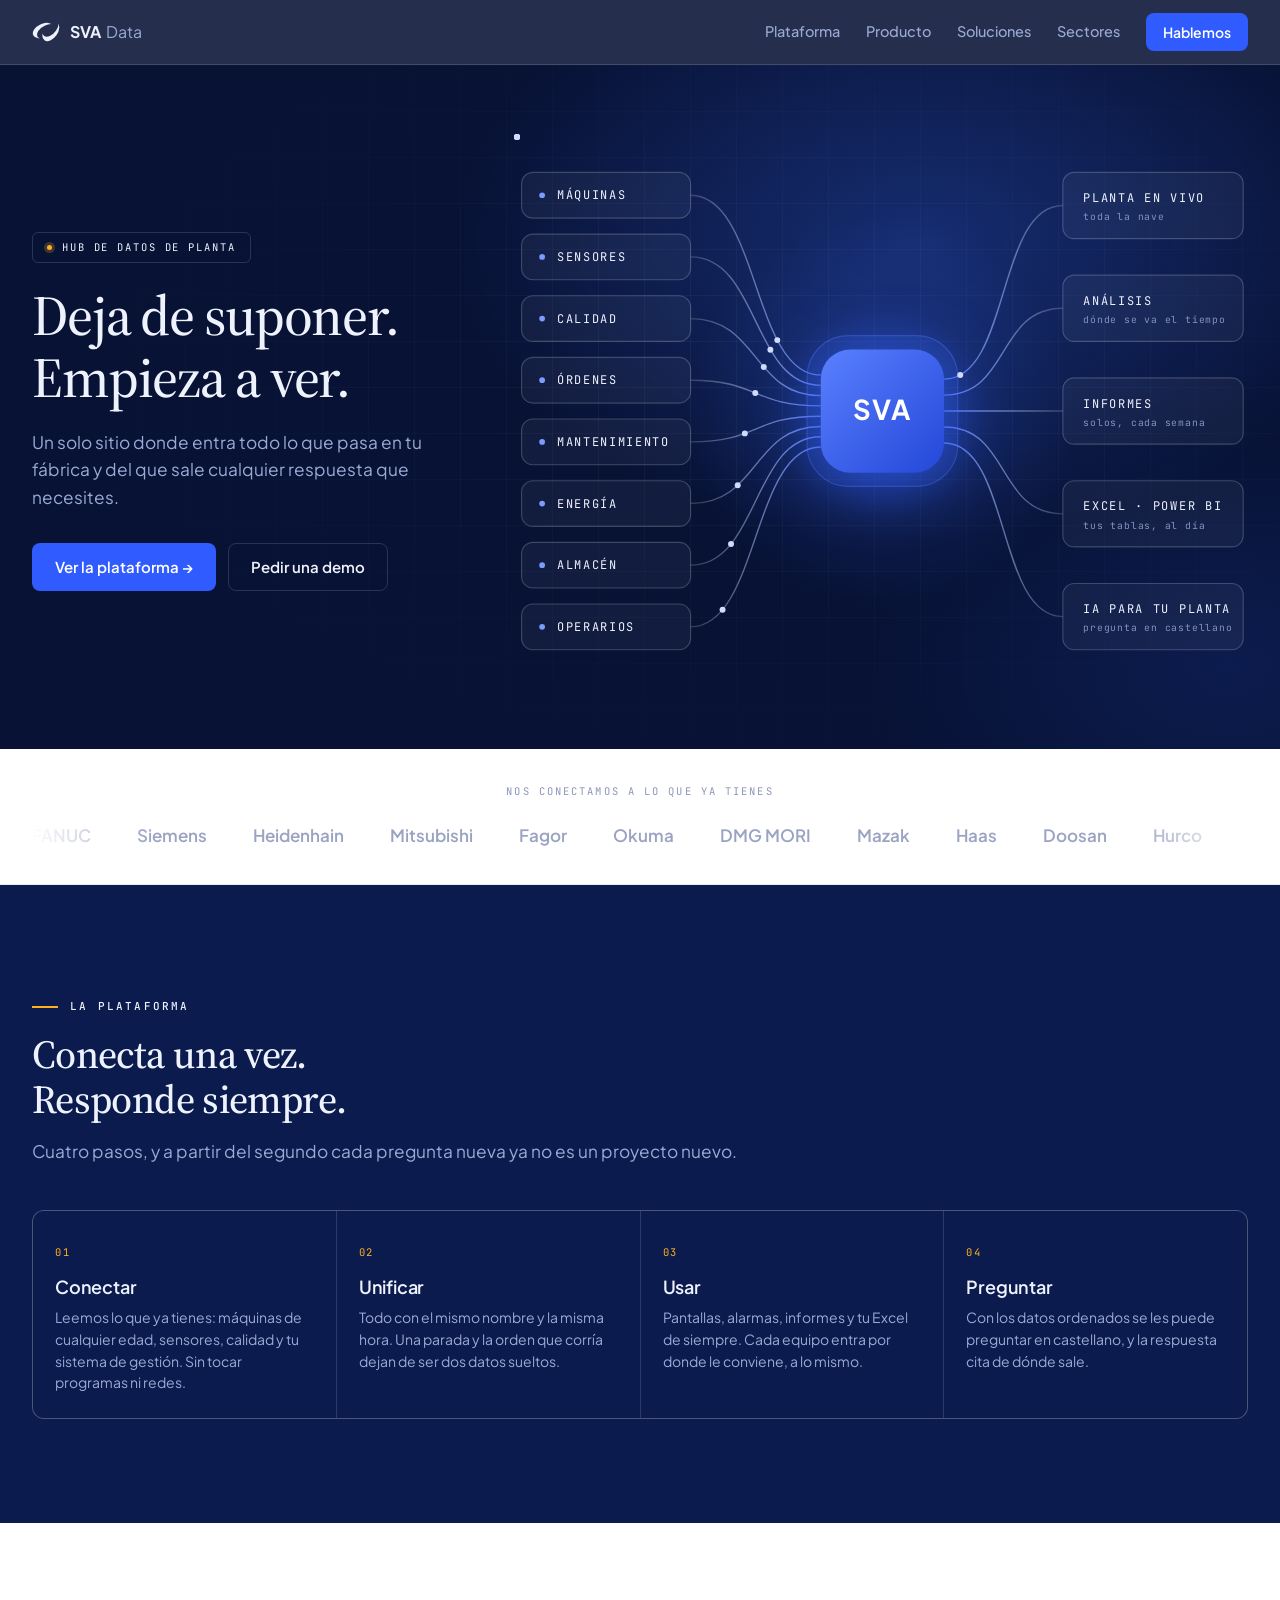
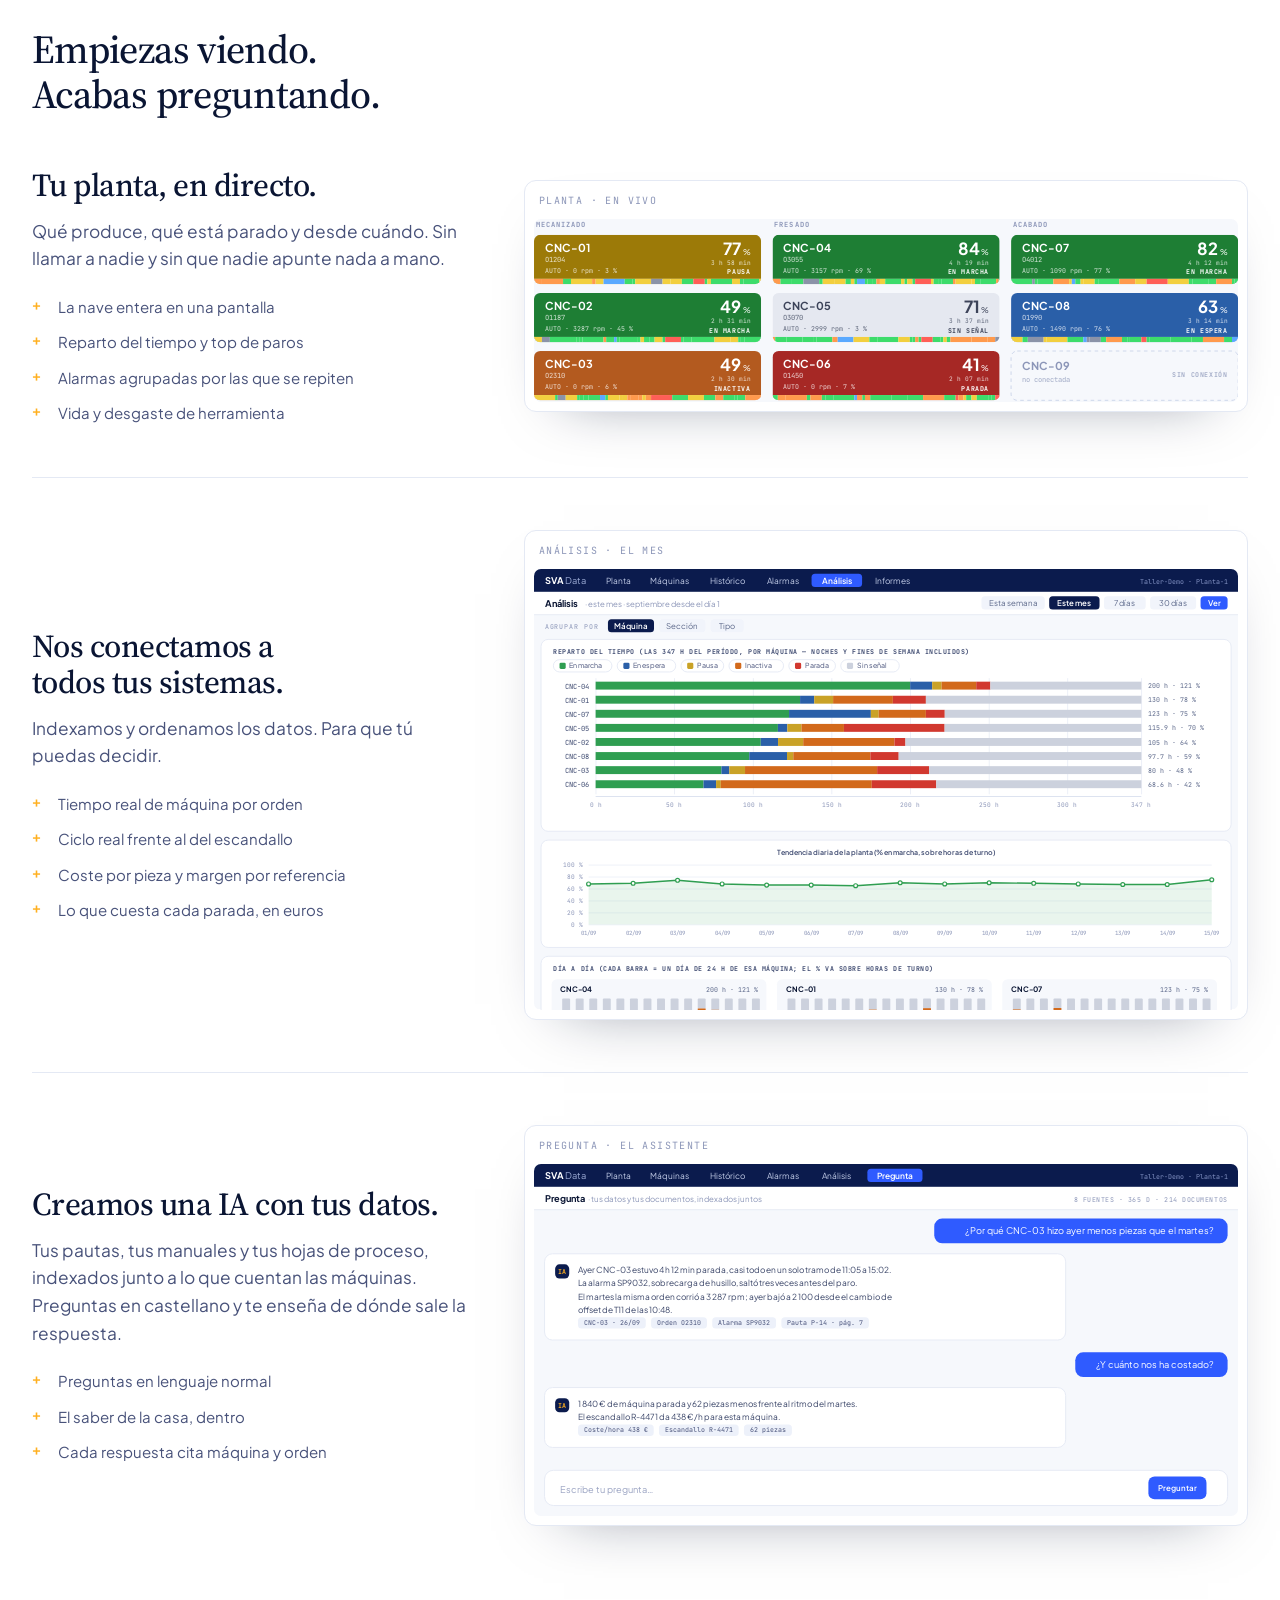
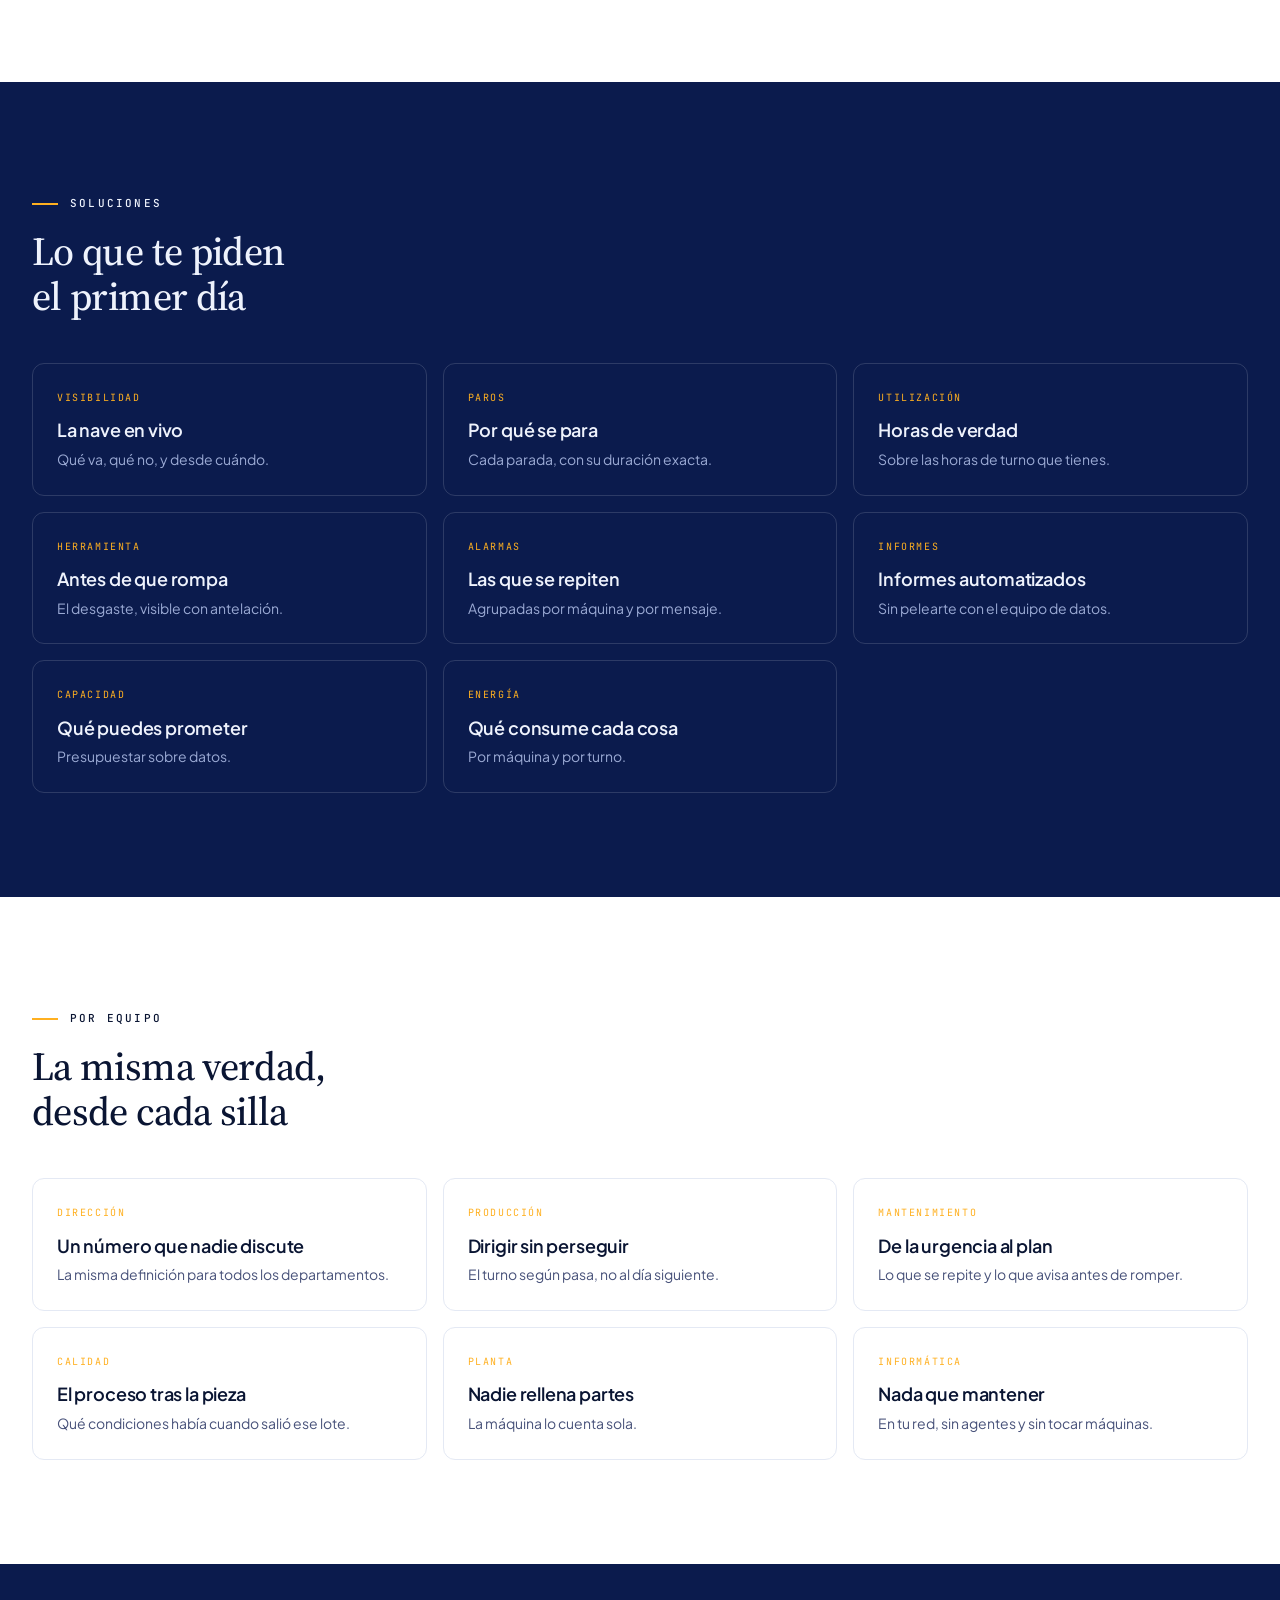
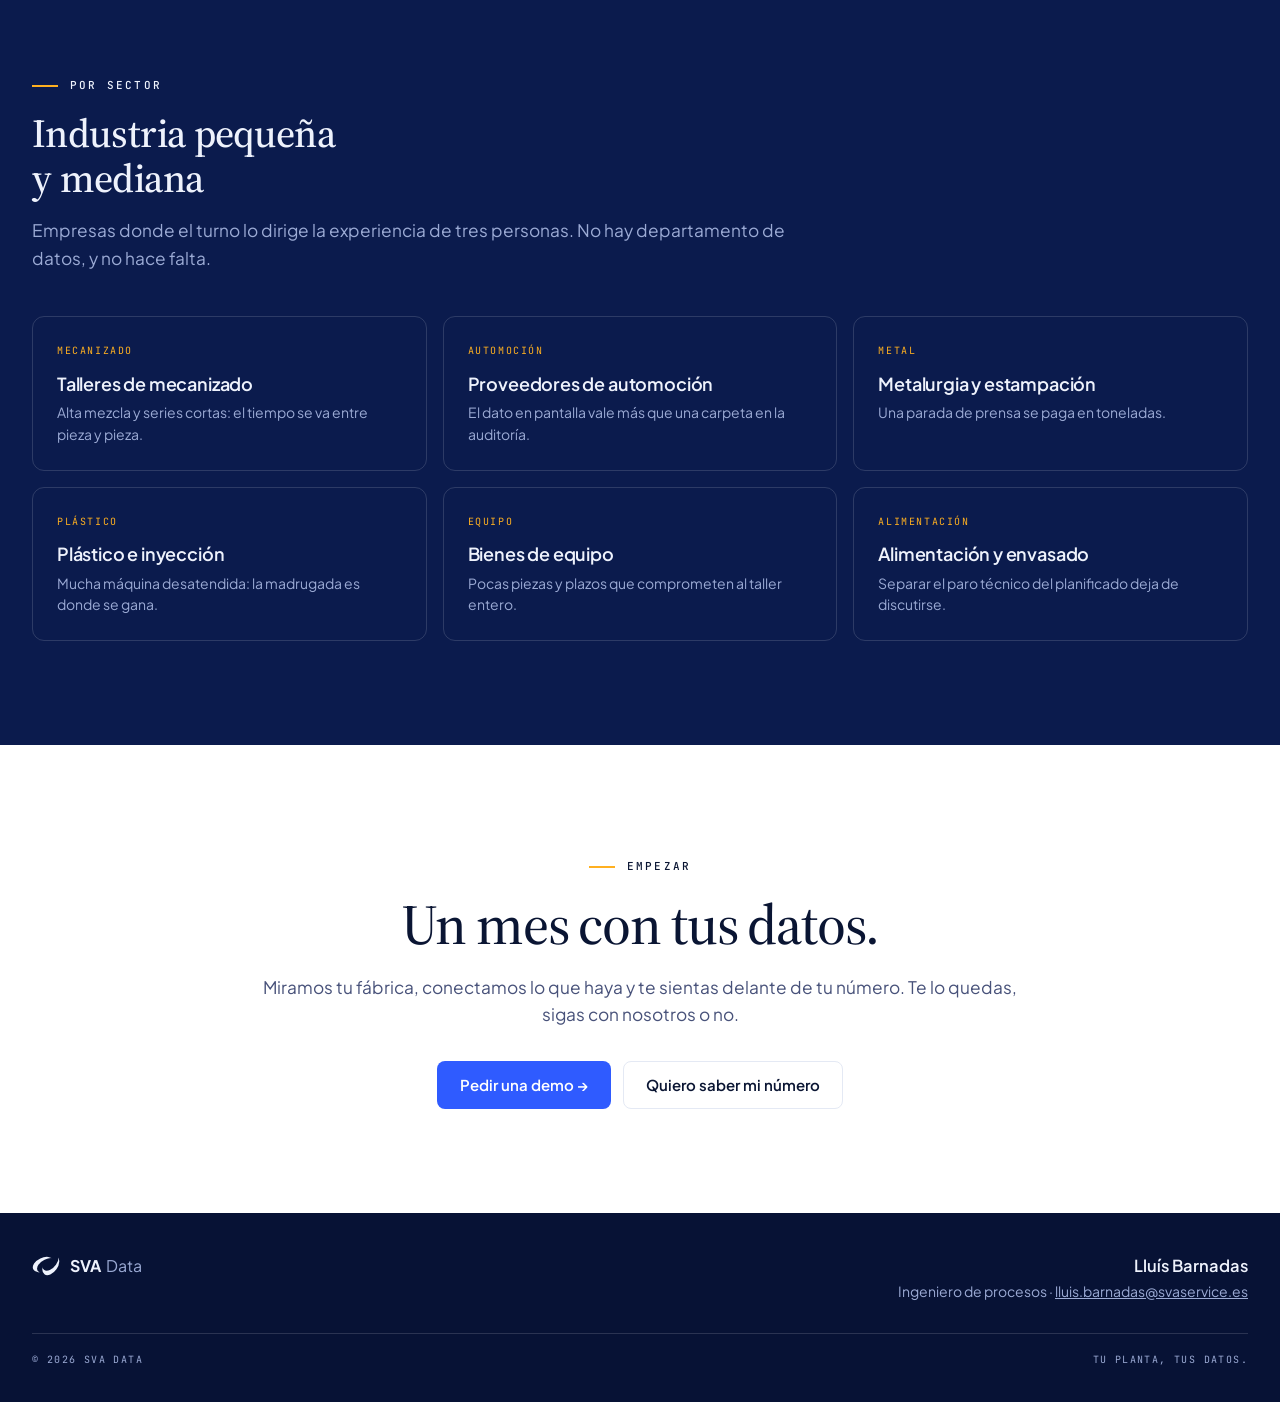
==== commit 24f5b006: "Diseño «plano técnico»: franjas azul/blanco, esquema nuevo y maquetas en SVG - Hero: esquema de ocho" ====
--- a/index.html
+++ b/index.html
@@ -17,7 +17,7 @@
 <meta name="twitter:image" content="https://svadata.com/assets/img/og-planta.png">
 <meta name="twitter:title" content="SVA Data — Deja de suponer. Empieza a ver.">
 <meta name="twitter:description" content="Un solo sitio donde entra todo lo que pasa en tu fábrica — máquinas, calidad, órdenes, energía — y del que sale cualquier respuesta que necesites.">
-<meta name="theme-color" content="#070E24">
+<meta name="theme-color" content="#071235">
 <link rel="icon" type="image/svg+xml" href="assets/sva-favicon.svg">
 <link href="https://fonts.googleapis.com/css2?family=Source+Serif+4:opsz,wght@8..60,400;8..60,500;8..60,600&family=Plus+Jakarta+Sans:wght@400;500;600;700&family=JetBrains+Mono:wght@400;500&display=swap" rel="stylesheet">
 <link rel="stylesheet" href="assets/styles.css">
@@ -100,190 +100,134 @@
 </head>
 <body>
 
-<nav>
-  <div class="nav-in">
+<nav><div class="nav-in">
+  <a class="lockup" href="#top"><svg viewBox="0 12 104 74" role="img" aria-label="SVA Data"><defs><mask id="ma" maskUnits="userSpaceOnUse" x="-80" y="-80" width="260" height="260"><rect x="-80" y="-80" width="260" height="260" fill="#000"></rect><g transform="rotate(-25 50 50)"><ellipse cx="45" cy="41" rx="41" ry="25.5" fill="#fff"></ellipse><ellipse cx="57.5" cy="52" rx="41" ry="25.5" fill="#000"></ellipse><ellipse cx="42.5" cy="49" rx="12.5" ry="8" fill="#000"></ellipse></g></mask><mask id="mb" maskUnits="userSpaceOnUse" x="-80" y="-80" width="260" height="260"><rect x="-80" y="-80" width="260" height="260" fill="#000"></rect><g transform="rotate(-25 50 50)"><ellipse cx="45" cy="41" rx="41" ry="25.5" fill="#fff"></ellipse><ellipse cx="57.5" cy="52" rx="41" ry="25.5" fill="#000"></ellipse><ellipse cx="42.5" cy="49" rx="12.5" ry="8" fill="#000"></ellipse></g></mask></defs><g fill="currentColor"><rect x="-80" y="-80" width="260" height="260" mask="url(#ma)"></rect><g transform="translate(15.32 -12.86) translate(50 50) rotate(-40) scale(1 -1) rotate(40) translate(-50 -50)"><rect x="-80" y="-80" width="260" height="260" mask="url(#mb)"></rect></g></g></svg><span class="wm"><b>SVA</b><span>Data</span></span></a>
+  <div class="nav-links">
+    <a class="nav-link" href="#plataforma">Plataforma</a>
+    <a class="nav-link" href="#producto">Producto</a>
+    <a class="nav-link" href="#usos">Soluciones</a>
+    <a class="nav-link" href="#sectores">Sectores</a>
+    <a class="btn btn-primary nav-cta" href="mailto:lluis.barnadas@svaservice.es?subject=Quiero%20ver%20una%20demo">Hablemos</a>
+  </div></div></nav>
+
+<header class="hero" id="top"><div class="wrap"><div class="hero-grid">
+  <div>
+    <span class="tag rv"><i></i> Hub de datos de planta</span>
+    <h1 class="display rv rv-d1">Deja de suponer.<br>Empieza a ver.</h1>
+    <p class="lead rv rv-d2">Un solo sitio donde entra todo lo que pasa en tu fábrica y del que
+    sale cualquier respuesta que necesites.</p>
+    <div class="cta-row rv rv-d3">
+      <a class="btn btn-primary" href="#plataforma">Ver la plataforma &rarr;</a>
+      <a class="btn btn-ghost" href="mailto:lluis.barnadas@svaservice.es?subject=Quiero%20ver%20una%20demo">Pedir una demo</a>
+    </div>
+  </div>
+  <div class="rv rv-d2"><svg class="bp" viewBox="0 0 640 480" role="img" aria-label="Esquema: máquinas, sensores, calidad, órdenes, mantenimiento, energía, almacén y operarios entran en SVA, y de SVA salen la planta en vivo, el análisis, los informes, tus tablas en Excel o Power BI y una IA para tu planta."><defs><linearGradient id="w-in" gradientUnits="userSpaceOnUse" x1="152" y1="0" x2="266" y2="0"><stop offset="0" stop-color="#fff" stop-opacity=".16"/><stop offset="1" stop-color="#5B82FF" stop-opacity=".9"/></linearGradient><linearGradient id="w-out" gradientUnits="userSpaceOnUse" x1="374" y1="0" x2="478" y2="0"><stop offset="0" stop-color="#5B82FF" stop-opacity=".9"/><stop offset="1" stop-color="#fff" stop-opacity=".16"/></linearGradient><linearGradient id="core" x1="0" y1="0" x2="1" y2="1"><stop offset="0" stop-color="#5A80FF"/><stop offset="1" stop-color="#2447D8"/></linearGradient><radialGradient id="halo"><stop offset="0" stop-color="#3B6BFF" stop-opacity=".5"/><stop offset=".55" stop-color="#3B6BFF" stop-opacity=".12"/><stop offset="1" stop-color="#3B6BFF" stop-opacity="0"/></radialGradient></defs><circle cx="320" cy="240" r="170" fill="url(#halo)"/><path class="wire-in" d="M152 51 C212 51 206 208.5 266 208.5"/><rect class="box" x="4" y="31" width="148" height="40" rx="10"/><circle class="pin" cx="22" cy="51" r="2.5"/><text class="lbl" x="35" y="54.6">Máquinas</text><path class="wire-in" d="M152 105 C212 105 206 217.5 266 217.5"/><rect class="box" x="4" y="85" width="148" height="40" rx="10"/><circle class="pin" cx="22" cy="105" r="2.5"/><text class="lbl" x="35" y="108.6">Sensores</text><path class="wire-in" d="M152 159 C212 159 206 226.5 266 226.5"/><rect class="box" x="4" y="139" width="148" height="40" rx="10"/><circle class="pin" cx="22" cy="159" r="2.5"/><text class="lbl" x="35" y="162.6">Calidad</text><path class="wire-in" d="M152 213 C212 213 206 235.5 266 235.5"/><rect class="box" x="4" y="193" width="148" height="40" rx="10"/><circle class="pin" cx="22" cy="213" r="2.5"/><text class="lbl" x="35" y="216.6">Órdenes</text><path class="wire-in" d="M152 267 C212 267 206 244.5 266 244.5"/><rect class="box" x="4" y="247" width="148" height="40" rx="10"/><circle class="pin" cx="22" cy="267" r="2.5"/><text class="lbl" x="35" y="270.6">Mantenimiento</text><path class="wire-in" d="M152 321 C212 321 206 253.5 266 253.5"/><rect class="box" x="4" y="301" width="148" height="40" rx="10"/><circle class="pin" cx="22" cy="321" r="2.5"/><text class="lbl" x="35" y="324.6">Energía</text><path class="wire-in" d="M152 375 C212 375 206 262.5 266 262.5"/><rect class="box" x="4" y="355" width="148" height="40" rx="10"/><circle class="pin" cx="22" cy="375" r="2.5"/><text class="lbl" x="35" y="378.6">Almacén</text><path class="wire-in" d="M152 429 C212 429 206 271.5 266 271.5"/><rect class="box" x="4" y="409" width="148" height="40" rx="10"/><circle class="pin" cx="22" cy="429" r="2.5"/><text class="lbl" x="35" y="432.6">Operarios</text><path class="wire-out" d="M374 212 C432 212 420 60 478 60"/><rect class="box" x="478" y="31" width="158" height="58" rx="10"/><text class="lbl" x="496" y="57">Planta en vivo</text><text class="lbl-s" x="496" y="73">toda la nave</text><path class="wire-out" d="M374 226 C432 226 420 150 478 150"/><rect class="box" x="478" y="121" width="158" height="58" rx="10"/><text class="lbl" x="496" y="147">Análisis</text><text class="lbl-s" x="496" y="163">dónde se va el tiempo</text><path class="wire-out" d="M374 240 C432 240 420 240 478 240"/><rect class="box" x="478" y="211" width="158" height="58" rx="10"/><text class="lbl" x="496" y="237">Informes</text><text class="lbl-s" x="496" y="253">solos, cada semana</text><path class="wire-out" d="M374 254 C432 254 420 330 478 330"/><rect class="box" x="478" y="301" width="158" height="58" rx="10"/><text class="lbl" x="496" y="327">Excel · Power BI</text><text class="lbl-s" x="496" y="343">tus tablas, al día</text><path class="wire-out" d="M374 268 C432 268 420 420 478 420"/><rect class="box" x="478" y="391" width="158" height="58" rx="10"/><text class="lbl" x="496" y="417">IA para tu planta</text><text class="lbl-s" x="496" y="433">pregunta en castellano</text><rect class="core-ring" x="254" y="174" width="132" height="132" rx="36"/><rect class="box-core" x="266" y="186" width="108" height="108" rx="26"/><text class="core-t" x="320" y="248" text-anchor="middle">SVA</text><circle class="flux" r="2.6"><animateMotion dur="3.2s" begin="0.00s" repeatCount="indefinite" path="M152 51 C212 51 206 208.5 266 208.5"/></circle><circle class="flux" r="2.6"><animateMotion dur="3.2s" begin="0.27s" repeatCount="indefinite" path="M152 105 C212 105 206 217.5 266 217.5"/></circle><circle class="flux" r="2.6"><animateMotion dur="3.2s" begin="0.54s" repeatCount="indefinite" path="M152 159 C212 159 206 226.5 266 226.5"/></circle><circle class="flux" r="2.6"><animateMotion dur="3.2s" begin="0.81s" repeatCount="indefinite" path="M152 213 C212 213 206 235.5 266 235.5"/></circle><circle class="flux" r="2.6"><animateMotion dur="3.2s" begin="1.08s" repeatCount="indefinite" path="M152 267 C212 267 206 244.5 266 244.5"/></circle><circle class="flux" r="2.6"><animateMotion dur="3.2s" begin="1.35s" repeatCount="indefinite" path="M152 321 C212 321 206 253.5 266 253.5"/></circle><circle class="flux" r="2.6"><animateMotion dur="3.2s" begin="1.62s" repeatCount="indefinite" path="M152 375 C212 375 206 262.5 266 262.5"/></circle><circle class="flux" r="2.6"><animateMotion dur="3.2s" begin="1.89s" repeatCount="indefinite" path="M152 429 C212 429 206 271.5 266 271.5"/></circle><circle class="flux" r="2.6"><animateMotion dur="3.2s" begin="2.16s" repeatCount="indefinite" path="M374 212 C432 212 420 60 478 60"/></circle><circle class="flux" r="2.6"><animateMotion dur="3.2s" begin="2.43s" repeatCount="indefinite" path="M374 226 C432 226 420 150 478 150"/></circle><circle class="flux" r="2.6"><animateMotion dur="3.2s" begin="2.70s" repeatCount="indefinite" path="M374 240 C432 240 420 240 478 240"/></circle><circle class="flux" r="2.6"><animateMotion dur="3.2s" begin="2.97s" repeatCount="indefinite" path="M374 254 C432 254 420 330 478 330"/></circle><circle class="flux" r="2.6"><animateMotion dur="3.2s" begin="3.24s" repeatCount="indefinite" path="M374 268 C432 268 420 420 478 420"/></circle></svg></div>
+</div></div></header>
+
+<div class="strip"><div class="wrap">
+  <p class="strip-lbl">Nos conectamos a lo que ya tienes</p>
+  <div class="marquee"><div class="marquee-row"><span>FANUC</span><span>Siemens</span><span>Heidenhain</span><span>Mitsubishi</span><span>Fagor</span><span>Okuma</span><span>DMG MORI</span><span>Mazak</span><span>Haas</span><span>Doosan</span><span>Hurco</span><span>Brother</span><span>Universal Robots</span><span>ABB</span><span>KUKA</span><span>Omron</span><span>Beckhoff</span><span>Allen-Bradley</span></div><div class="marquee-row" aria-hidden="true"><span>FANUC</span><span>Siemens</span><span>Heidenhain</span><span>Mitsubishi</span><span>Fagor</span><span>Okuma</span><span>DMG MORI</span><span>Mazak</span><span>Haas</span><span>Doosan</span><span>Hurco</span><span>Brother</span><span>Universal Robots</span><span>ABB</span><span>KUKA</span><span>Omron</span><span>Beckhoff</span><span>Allen-Bradley</span></div></div>
+</div></div>
+
+<section class="s s-blue" id="plataforma"><div class="wrap">
+  <p class="eyebrow rv">La plataforma</p>
+  <h2 class="h2 rv rv-d1" style="margin-top:16px;max-width:20ch">Conecta una vez. Responde siempre.</h2>
+  <p class="lead rv rv-d2" style="margin-top:16px">Cuatro pasos, y a partir del segundo cada pregunta
+  nueva ya no es un proyecto nuevo.</p>
+  <div class="grid-4 rv rv-d2">
+      <div class="cell"><span class="n">01</span><h3 class="h3">Conectar</h3><p>Leemos lo que ya tienes: máquinas de cualquier edad, sensores, calidad y tu sistema de gestión. Sin tocar programas ni redes.</p></div>
+      <div class="cell"><span class="n">02</span><h3 class="h3">Unificar</h3><p>Todo con el mismo nombre y la misma hora. Una parada y la orden que corría dejan de ser dos datos sueltos.</p></div>
+      <div class="cell"><span class="n">03</span><h3 class="h3">Usar</h3><p>Pantallas, alarmas, informes y tu Excel de siempre. Cada equipo entra por donde le conviene, a lo mismo.</p></div>
+      <div class="cell"><span class="n">04</span><h3 class="h3">Preguntar</h3><p>Con los datos ordenados se les puede preguntar en castellano, y la respuesta cita de dónde sale.</p></div>
+  </div>
+</div></section>
+
+<section class="s s-white" id="producto"><div class="wrap">
+  <h2 class="h2 rv" style="max-width:22ch">Empiezas viendo. Acabas preguntando.</h2>
+  <div style="margin-top:44px">
+      <div class="lvl">
+        <div class="rv"><h3 class="h2" style="margin-top:0">Tu planta, en directo.</h3>
+          <p class="lead" style="margin-top:14px">Qué produce, qué está parado y desde cuándo. Sin llamar a nadie y sin que nadie apunte nada a mano.</p><ul class="plus"><li>La nave entera en una pantalla</li><li>Reparto del tiempo y top de paros</li><li>Alarmas agrupadas por las que se repiten</li><li>Vida y desgaste de herramienta</li></ul></div>
+        <figure class="shot rv rv-d1"><figcaption>Planta · en vivo</figcaption>
+          <svg class="mk" viewBox="0 0 800 208" role="img" aria-label="Maqueta del portal: la planta en vivo, con cada maquina, su orden y su reparto del turno."><defs><clipPath id="pt"><rect x="0" y="0" width="258" height="56" rx="7"/></clipPath></defs><rect x="0" y="0" width="800" height="208" fill="#F6F8FC"/><text x="2" y="9" class="m" font-size="8" fill="#8C96B8" font-weight="700" letter-spacing="1.2">MECANIZADO</text><g transform="translate(0,18)" clip-path="url(#pt)"><rect x="0" y="0" width="258" height="56" fill="#9c7a08"/><text x="12" y="19" class="s" font-size="12.5" fill="#FFFFFF" font-weight="700">CNC-01</text><text x="12" y="31" class="m" font-size="8" fill="#FFFFFF" fill-opacity=".8">O1204</text><text x="12" y="43" class="m" font-size="7.5" fill="#FFFFFF" fill-opacity=".8">AUTO · 0 rpm · 3 %</text><text x="246" y="23" class="s" text-anchor="end" fill="#FFFFFF"><tspan font-size="19" font-weight="700">77</tspan><tspan font-size="9" dx="1.5">%</tspan></text><text x="246" y="34" class="m" font-size="7" fill="#FFFFFF" fill-opacity=".8" text-anchor="end">3 h 58 min</text><text x="246" y="45" class="m" font-size="7.5" fill="#FFFFFF" font-weight="700" text-anchor="end" letter-spacing="0.7">PAUSA</text><rect x="0" y="50" width="258" height="6" fill="#FFFFFF"/><rect x="0" y="50" width="9" height="6" fill="#ff9a4d"/><rect x="9" y="50" width="24" height="6" fill="#ff9a4d"/><rect x="33" y="50" width="9" height="6" fill="#3ddc6b"/><rect x="42" y="50" width="24" height="6" fill="#f2cf3f"/><rect x="66" y="50" width="4" height="6" fill="#ff9a4d"/><rect x="70" y="50" width="9" height="6" fill="#f2cf3f"/><rect x="79" y="50" width="24" height="6" fill="#5aa9ff"/><rect x="103" y="50" width="9" height="6" fill="#3ddc6b"/><rect x="112" y="50" width="3" height="6" fill="#3ddc6b"/><rect x="115" y="50" width="18" height="6" fill="#f2cf3f"/><rect x="133" y="50" width="13" height="6" fill="#8b93a8"/><rect x="146" y="50" width="9" height="6" fill="#f2cf3f"/><rect x="155" y="50" width="13" height="6" fill="#f2cf3f"/><rect x="168" y="50" width="13" height="6" fill="#3ddc6b"/><rect x="181" y="50" width="13" height="6" fill="#ff5f57"/><rect x="194" y="50" width="3" height="6" fill="#3ddc6b"/><rect x="197" y="50" width="4" height="6" fill="#f2cf3f"/><rect x="201" y="50" width="24" height="6" fill="#3ddc6b"/><rect x="225" y="50" width="9" height="6" fill="#f2cf3f"/><rect x="234" y="50" width="4" height="6" fill="#3ddc6b"/><rect x="238" y="50" width="18" height="6" fill="#3ddc6b"/><rect x="256" y="50" width="2" height="6" fill="#f2cf3f"/></g><g transform="translate(0,84)" clip-path="url(#pt)"><rect x="0" y="0" width="258" height="56" fill="#1e7e34"/><text x="12" y="19" class="s" font-size="12.5" fill="#FFFFFF" font-weight="700">CNC-02</text><text x="12" y="31" class="m" font-size="8" fill="#FFFFFF" fill-opacity=".8">O1187</text><text x="12" y="43" class="m" font-size="7.5" fill="#FFFFFF" fill-opacity=".8">AUTO · 3287 rpm · 45 %</text><text x="246" y="23" class="s" text-anchor="end" fill="#FFFFFF"><tspan font-size="19" font-weight="700">49</tspan><tspan font-size="9" dx="1.5">%</tspan></text><text x="246" y="34" class="m" font-size="7" fill="#FFFFFF" fill-opacity=".8" text-anchor="end">2 h 31 min</text><text x="246" y="45" class="m" font-size="7.5" fill="#FFFFFF" font-weight="700" text-anchor="end" letter-spacing="0.7">EN MARCHA</text><rect x="0" y="50" width="258" height="6" fill="#FFFFFF"/><rect x="0" y="50" width="9" height="6" fill="#f2cf3f"/><rect x="9" y="50" width="9" height="6" fill="#8b93a8"/><rect x="18" y="50" width="24" height="6" fill="#3ddc6b"/><rect x="42" y="50" width="6" height="6" fill="#3ddc6b"/><rect x="48" y="50" width="4" height="6" fill="#3ddc6b"/><rect x="52" y="50" width="3" height="6" fill="#3ddc6b"/><rect x="55" y="50" width="24" height="6" fill="#3ddc6b"/><rect x="79" y="50" width="3" height="6" fill="#ff9a4d"/><rect x="82" y="50" width="9" height="6" fill="#3ddc6b"/><rect x="91" y="50" width="3" height="6" fill="#5aa9ff"/><rect x="94" y="50" width="3" height="6" fill="#3ddc6b"/><rect x="97" y="50" width="3" height="6" fill="#3ddc6b"/><rect x="100" y="50" width="18" height="6" fill="#3ddc6b"/><rect x="118" y="50" width="3" height="6" fill="#3ddc6b"/><rect x="121" y="50" width="4" height="6" fill="#f2cf3f"/><rect x="125" y="50" width="6" height="6" fill="#3ddc6b"/><rect x="131" y="50" width="6" height="6" fill="#3ddc6b"/><rect x="137" y="50" width="9" height="6" fill="#f2cf3f"/><rect x="146" y="50" width="3" height="6" fill="#3ddc6b"/><rect x="149" y="50" width="18" height="6" fill="#ff5f57"/><rect x="167" y="50" width="3" height="6" fill="#3ddc6b"/><rect x="170" y="50" width="9" height="6" fill="#3ddc6b"/><rect x="179" y="50" width="13" height="6" fill="#3ddc6b"/><rect x="192" y="50" width="13" height="6" fill="#3ddc6b"/><rect x="205" y="50" width="18" height="6" fill="#f2cf3f"/><rect x="223" y="50" width="9" height="6" fill="#f2cf3f"/><rect x="232" y="50" width="3" height="6" fill="#3ddc6b"/><rect x="235" y="50" width="4" height="6" fill="#3ddc6b"/><rect x="239" y="50" width="19" height="6" fill="#3ddc6b"/></g><g transform="translate(0,150)" clip-path="url(#pt)"><rect x="0" y="0" width="258" height="56" fill="#b35a1f"/><text x="12" y="19" class="s" font-size="12.5" fill="#FFFFFF" font-weight="700">CNC-03</text><text x="12" y="31" class="m" font-size="8" fill="#FFFFFF" fill-opacity=".8">O2310</text><text x="12" y="43" class="m" font-size="7.5" fill="#FFFFFF" fill-opacity=".8">AUTO · 0 rpm · 6 %</text><text x="246" y="23" class="s" text-anchor="end" fill="#FFFFFF"><tspan font-size="19" font-weight="700">49</tspan><tspan font-size="9" dx="1.5">%</tspan></text><text x="246" y="34" class="m" font-size="7" fill="#FFFFFF" fill-opacity=".8" text-anchor="end">2 h 30 min</text><text x="246" y="45" class="m" font-size="7.5" fill="#FFFFFF" font-weight="700" text-anchor="end" letter-spacing="0.7">INACTIVA</text><rect x="0" y="50" width="258" height="6" fill="#FFFFFF"/><rect x="0" y="50" width="24" height="6" fill="#f2cf3f"/><rect x="24" y="50" width="3" height="6" fill="#3ddc6b"/><rect x="27" y="50" width="9" height="6" fill="#8b93a8"/><rect x="36" y="50" width="13" height="6" fill="#f2cf3f"/><rect x="49" y="50" width="3" height="6" fill="#3ddc6b"/><rect x="52" y="50" width="4" height="6" fill="#3ddc6b"/><rect x="56" y="50" width="6" height="6" fill="#3ddc6b"/><rect x="62" y="50" width="13" height="6" fill="#3ddc6b"/><rect x="75" y="50" width="6" height="6" fill="#5aa9ff"/><rect x="81" y="50" width="3" height="6" fill="#3ddc6b"/><rect x="84" y="50" width="13" height="6" fill="#f2cf3f"/><rect x="97" y="50" width="3" height="6" fill="#f2cf3f"/><rect x="100" y="50" width="6" height="6" fill="#f2cf3f"/><rect x="106" y="50" width="4" height="6" fill="#ff9a4d"/><rect x="110" y="50" width="9" height="6" fill="#ff9a4d"/><rect x="119" y="50" width="4" height="6" fill="#ff9a4d"/><rect x="123" y="50" width="4" height="6" fill="#f2cf3f"/><rect x="127" y="50" width="6" height="6" fill="#ff9a4d"/><rect x="133" y="50" width="24" height="6" fill="#ff5f57"/><rect x="157" y="50" width="18" height="6" fill="#3ddc6b"/><rect x="175" y="50" width="18" height="6" fill="#f2cf3f"/><rect x="193" y="50" width="13" height="6" fill="#3ddc6b"/><rect x="206" y="50" width="9" height="6" fill="#ff9a4d"/><rect x="215" y="50" width="13" height="6" fill="#3ddc6b"/><rect x="228" y="50" width="3" height="6" fill="#3ddc6b"/><rect x="231" y="50" width="3" height="6" fill="#3ddc6b"/><rect x="234" y="50" width="6" height="6" fill="#3ddc6b"/><rect x="240" y="50" width="18" height="6" fill="#ff9a4d"/></g><text x="273" y="9" class="m" font-size="8" fill="#8C96B8" font-weight="700" letter-spacing="1.2">FRESADO</text><g transform="translate(271,18)" clip-path="url(#pt)"><rect x="0" y="0" width="258" height="56" fill="#1e7e34"/><text x="12" y="19" class="s" font-size="12.5" fill="#FFFFFF" font-weight="700">CNC-04</text><text x="12" y="31" class="m" font-size="8" fill="#FFFFFF" fill-opacity=".8">O3055</text><text x="12" y="43" class="m" font-size="7.5" fill="#FFFFFF" fill-opacity=".8">AUTO · 3157 rpm · 69 %</text><text x="246" y="23" class="s" text-anchor="end" fill="#FFFFFF"><tspan font-size="19" font-weight="700">84</tspan><tspan font-size="9" dx="1.5">%</tspan></text><text x="246" y="34" class="m" font-size="7" fill="#FFFFFF" fill-opacity=".8" text-anchor="end">4 h 19 min</text><text x="246" y="45" class="m" font-size="7.5" fill="#FFFFFF" font-weight="700" text-anchor="end" letter-spacing="0.7">EN MARCHA</text><rect x="0" y="50" width="258" height="6" fill="#FFFFFF"/><rect x="0" y="50" width="9" height="6" fill="#ff9a4d"/><rect x="9" y="50" width="13" height="6" fill="#3ddc6b"/><rect x="22" y="50" width="13" height="6" fill="#3ddc6b"/><rect x="35" y="50" width="18" height="6" fill="#8b93a8"/><rect x="53" y="50" width="4" height="6" fill="#3ddc6b"/><rect x="57" y="50" width="13" height="6" fill="#f2cf3f"/><rect x="70" y="50" width="13" height="6" fill="#f2cf3f"/><rect x="83" y="50" width="6" height="6" fill="#3ddc6b"/><rect x="89" y="50" width="4" height="6" fill="#f2cf3f"/><rect x="93" y="50" width="3" height="6" fill="#3ddc6b"/><rect x="96" y="50" width="9" height="6" fill="#5aa9ff"/><rect x="105" y="50" width="3" height="6" fill="#3ddc6b"/><rect x="108" y="50" width="6" height="6" fill="#3ddc6b"/><rect x="114" y="50" width="4" height="6" fill="#3ddc6b"/><rect x="118" y="50" width="4" height="6" fill="#ff9a4d"/><rect x="122" y="50" width="6" height="6" fill="#f2cf3f"/><rect x="128" y="50" width="18" height="6" fill="#3ddc6b"/><rect x="146" y="50" width="4" height="6" fill="#f2cf3f"/><rect x="150" y="50" width="3" height="6" fill="#3ddc6b"/><rect x="153" y="50" width="6" height="6" fill="#f2cf3f"/><rect x="159" y="50" width="3" height="6" fill="#3ddc6b"/><rect x="162" y="50" width="18" height="6" fill="#ff5f57"/><rect x="180" y="50" width="3" height="6" fill="#f2cf3f"/><rect x="183" y="50" width="6" height="6" fill="#3ddc6b"/><rect x="189" y="50" width="3" height="6" fill="#3ddc6b"/><rect x="192" y="50" width="13" height="6" fill="#3ddc6b"/><rect x="205" y="50" width="3" height="6" fill="#ff9a4d"/><rect x="208" y="50" width="18" height="6" fill="#f2cf3f"/><rect x="226" y="50" width="4" height="6" fill="#f2cf3f"/><rect x="230" y="50" width="6" height="6" fill="#3ddc6b"/><rect x="236" y="50" width="18" height="6" fill="#3ddc6b"/><rect x="254" y="50" width="3" height="6" fill="#ff9a4d"/><rect x="257" y="50" width="1" height="6" fill="#3ddc6b"/></g><g transform="translate(271,84)" clip-path="url(#pt)"><rect x="0" y="0" width="258" height="56" fill="#e5e8f0"/><text x="12" y="19" class="s" font-size="12.5" fill="#3c4359" font-weight="700">CNC-05</text><text x="12" y="31" class="m" font-size="8" fill="#5c6478">O3070</text><text x="12" y="43" class="m" font-size="7.5" fill="#5c6478">AUTO · 2999 rpm · 3 %</text><text x="246" y="23" class="s" text-anchor="end" fill="#3c4359"><tspan font-size="19" font-weight="700">71</tspan><tspan font-size="9" dx="1.5">%</tspan></text><text x="246" y="34" class="m" font-size="7" fill="#5c6478" text-anchor="end">3 h 37 min</text><text x="246" y="45" class="m" font-size="7.5" fill="#3c4359" font-weight="700" text-anchor="end" letter-spacing="0.7">SIN SEÑAL</text><rect x="0" y="50" width="258" height="6" fill="#FFFFFF"/><rect x="0" y="50" width="3" height="6" fill="#ff9a4d"/><rect x="3" y="50" width="13" height="6" fill="#3ddc6b"/><rect x="16" y="50" width="18" height="6" fill="#3ddc6b"/><rect x="34" y="50" width="13" height="6" fill="#3ddc6b"/><rect x="47" y="50" width="3" height="6" fill="#3ddc6b"/><rect x="50" y="50" width="18" height="6" fill="#3ddc6b"/><rect x="68" y="50" width="6" height="6" fill="#ff9a4d"/><rect x="74" y="50" width="18" height="6" fill="#5aa9ff"/><rect x="92" y="50" width="18" height="6" fill="#f2cf3f"/><rect x="110" y="50" width="9" height="6" fill="#3ddc6b"/><rect x="119" y="50" width="24" height="6" fill="#3ddc6b"/><rect x="143" y="50" width="13" height="6" fill="#f2cf3f"/><rect x="156" y="50" width="3" height="6" fill="#3ddc6b"/><rect x="159" y="50" width="3" height="6" fill="#3ddc6b"/><rect x="162" y="50" width="4" height="6" fill="#ff9a4d"/><rect x="166" y="50" width="3" height="6" fill="#3ddc6b"/><rect x="169" y="50" width="13" height="6" fill="#ff5f57"/><rect x="182" y="50" width="9" height="6" fill="#3ddc6b"/><rect x="191" y="50" width="3" height="6" fill="#3ddc6b"/><rect x="194" y="50" width="4" height="6" fill="#f2cf3f"/><rect x="198" y="50" width="4" height="6" fill="#3ddc6b"/><rect x="202" y="50" width="24" height="6" fill="#ff9a4d"/><rect x="226" y="50" width="18" height="6" fill="#ff9a4d"/><rect x="244" y="50" width="9" height="6" fill="#ff9a4d"/><rect x="253" y="50" width="5" height="6" fill="#8b93a8"/></g><g transform="translate(271,150)" clip-path="url(#pt)"><rect x="0" y="0" width="258" height="56" fill="#a62825"/><text x="12" y="19" class="s" font-size="12.5" fill="#FFFFFF" font-weight="700">CNC-06</text><text x="12" y="31" class="m" font-size="8" fill="#FFFFFF" fill-opacity=".8">O1450</text><text x="12" y="43" class="m" font-size="7.5" fill="#FFFFFF" fill-opacity=".8">AUTO · 0 rpm · 7 %</text><text x="246" y="23" class="s" text-anchor="end" fill="#FFFFFF"><tspan font-size="19" font-weight="700">41</tspan><tspan font-size="9" dx="1.5">%</tspan></text><text x="246" y="34" class="m" font-size="7" fill="#FFFFFF" fill-opacity=".8" text-anchor="end">2 h 07 min</text><text x="246" y="45" class="m" font-size="7.5" fill="#FFFFFF" font-weight="700" text-anchor="end" letter-spacing="0.7">PARADA</text><rect x="0" y="50" width="258" height="6" fill="#FFFFFF"/><rect x="0" y="50" width="6" height="6" fill="#3ddc6b"/><rect x="6" y="50" width="9" height="6" fill="#ff9a4d"/><rect x="15" y="50" width="24" height="6" fill="#ff9a4d"/><rect x="39" y="50" width="4" height="6" fill="#3ddc6b"/><rect x="43" y="50" width="13" height="6" fill="#ff9a4d"/><rect x="56" y="50" width="4" height="6" fill="#3ddc6b"/><rect x="60" y="50" width="9" height="6" fill="#3ddc6b"/><rect x="69" y="50" width="24" height="6" fill="#3ddc6b"/><rect x="93" y="50" width="3" height="6" fill="#5aa9ff"/><rect x="96" y="50" width="6" height="6" fill="#ff9a4d"/><rect x="102" y="50" width="3" height="6" fill="#3ddc6b"/><rect x="105" y="50" width="6" height="6" fill="#ff9a4d"/><rect x="111" y="50" width="24" height="6" fill="#3ddc6b"/><rect x="135" y="50" width="18" height="6" fill="#3ddc6b"/><rect x="153" y="50" width="18" height="6" fill="#3ddc6b"/><rect x="171" y="50" width="24" height="6" fill="#ff9a4d"/><rect x="195" y="50" width="13" height="6" fill="#3ddc6b"/><rect x="208" y="50" width="3" height="6" fill="#ff5f57"/><rect x="211" y="50" width="6" height="6" fill="#ff9a4d"/><rect x="217" y="50" width="3" height="6" fill="#f2cf3f"/><rect x="220" y="50" width="6" height="6" fill="#3ddc6b"/><rect x="226" y="50" width="6" height="6" fill="#f2cf3f"/><rect x="232" y="50" width="13" height="6" fill="#3ddc6b"/><rect x="245" y="50" width="4" height="6" fill="#3ddc6b"/><rect x="249" y="50" width="4" height="6" fill="#3ddc6b"/><rect x="253" y="50" width="5" height="6" fill="#ff5f57"/></g><text x="544" y="9" class="m" font-size="8" fill="#8C96B8" font-weight="700" letter-spacing="1.2">ACABADO</text><g transform="translate(542,18)" clip-path="url(#pt)"><rect x="0" y="0" width="258" height="56" fill="#1e7e34"/><text x="12" y="19" class="s" font-size="12.5" fill="#FFFFFF" font-weight="700">CNC-07</text><text x="12" y="31" class="m" font-size="8" fill="#FFFFFF" fill-opacity=".8">O4012</text><text x="12" y="43" class="m" font-size="7.5" fill="#FFFFFF" fill-opacity=".8">AUTO · 1090 rpm · 77 %</text><text x="246" y="23" class="s" text-anchor="end" fill="#FFFFFF"><tspan font-size="19" font-weight="700">82</tspan><tspan font-size="9" dx="1.5">%</tspan></text><text x="246" y="34" class="m" font-size="7" fill="#FFFFFF" fill-opacity=".8" text-anchor="end">4 h 12 min</text><text x="246" y="45" class="m" font-size="7.5" fill="#FFFFFF" font-weight="700" text-anchor="end" letter-spacing="0.7">EN MARCHA</text><rect x="0" y="50" width="258" height="6" fill="#FFFFFF"/><rect x="0" y="50" width="24" height="6" fill="#3ddc6b"/><rect x="24" y="50" width="3" height="6" fill="#8b93a8"/><rect x="27" y="50" width="3" height="6" fill="#3ddc6b"/><rect x="30" y="50" width="18" height="6" fill="#3ddc6b"/><rect x="48" y="50" width="18" height="6" fill="#ff9a4d"/><rect x="66" y="50" width="3" height="6" fill="#f2cf3f"/><rect x="69" y="50" width="4" height="6" fill="#5aa9ff"/><rect x="73" y="50" width="6" height="6" fill="#3ddc6b"/><rect x="79" y="50" width="3" height="6" fill="#f2cf3f"/><rect x="82" y="50" width="13" height="6" fill="#f2cf3f"/><rect x="95" y="50" width="4" height="6" fill="#3ddc6b"/><rect x="99" y="50" width="24" height="6" fill="#3ddc6b"/><rect x="123" y="50" width="18" height="6" fill="#ff9a4d"/><rect x="141" y="50" width="13" height="6" fill="#f2cf3f"/><rect x="154" y="50" width="24" height="6" fill="#ff5f57"/><rect x="178" y="50" width="24" height="6" fill="#f2cf3f"/><rect x="202" y="50" width="4" height="6" fill="#3ddc6b"/><rect x="206" y="50" width="18" height="6" fill="#3ddc6b"/><rect x="224" y="50" width="9" height="6" fill="#3ddc6b"/><rect x="233" y="50" width="18" height="6" fill="#ff9a4d"/><rect x="251" y="50" width="3" height="6" fill="#3ddc6b"/><rect x="254" y="50" width="4" height="6" fill="#3ddc6b"/></g><g transform="translate(542,84)" clip-path="url(#pt)"><rect x="0" y="0" width="258" height="56" fill="#2a5fa8"/><text x="12" y="19" class="s" font-size="12.5" fill="#FFFFFF" font-weight="700">CNC-08</text><text x="12" y="31" class="m" font-size="8" fill="#FFFFFF" fill-opacity=".8">O1990</text><text x="12" y="43" class="m" font-size="7.5" fill="#FFFFFF" fill-opacity=".8">AUTO · 1490 rpm · 76 %</text><text x="246" y="23" class="s" text-anchor="end" fill="#FFFFFF"><tspan font-size="19" font-weight="700">63</tspan><tspan font-size="9" dx="1.5">%</tspan></text><text x="246" y="34" class="m" font-size="7" fill="#FFFFFF" fill-opacity=".8" text-anchor="end">3 h 14 min</text><text x="246" y="45" class="m" font-size="7.5" fill="#FFFFFF" font-weight="700" text-anchor="end" letter-spacing="0.7">EN ESPERA</text><rect x="0" y="50" width="258" height="6" fill="#FFFFFF"/><rect x="0" y="50" width="13" height="6" fill="#f2cf3f"/><rect x="13" y="50" width="6" height="6" fill="#3ddc6b"/><rect x="19" y="50" width="18" height="6" fill="#8b93a8"/><rect x="37" y="50" width="3" height="6" fill="#f2cf3f"/><rect x="40" y="50" width="24" height="6" fill="#f2cf3f"/><rect x="64" y="50" width="18" height="6" fill="#3ddc6b"/><rect x="82" y="50" width="4" height="6" fill="#5aa9ff"/><rect x="86" y="50" width="3" height="6" fill="#8b93a8"/><rect x="89" y="50" width="13" height="6" fill="#8b93a8"/><rect x="102" y="50" width="6" height="6" fill="#3ddc6b"/><rect x="108" y="50" width="18" height="6" fill="#ff9a4d"/><rect x="126" y="50" width="6" height="6" fill="#3ddc6b"/><rect x="132" y="50" width="3" height="6" fill="#3ddc6b"/><rect x="135" y="50" width="13" height="6" fill="#3ddc6b"/><rect x="148" y="50" width="6" height="6" fill="#ff5f57"/><rect x="154" y="50" width="3" height="6" fill="#3ddc6b"/><rect x="157" y="50" width="24" height="6" fill="#3ddc6b"/><rect x="181" y="50" width="24" height="6" fill="#3ddc6b"/><rect x="205" y="50" width="13" height="6" fill="#3ddc6b"/><rect x="218" y="50" width="24" height="6" fill="#ff9a4d"/><rect x="242" y="50" width="9" height="6" fill="#3ddc6b"/><rect x="251" y="50" width="7" height="6" fill="#5aa9ff"/></g><rect x="542" y="150" width="258" height="56" fill="none" rx="7" stroke="#C9D3E9" stroke-width="1" stroke-dasharray="4 4"/><text x="554" y="172" class="s" font-size="12.5" fill="#8C96B8" font-weight="700">CNC-09</text><text x="554" y="185" class="m" font-size="8" fill="#A3ACC7">no conectada</text><text x="788" y="180" class="m" font-size="7.5" fill="#A3ACC7" font-weight="700" text-anchor="end" letter-spacing="0.7">SIN CONEXIÓN</text></svg></figure>
+      </div>
+      <div class="lvl">
+        <div class="rv"><h3 class="h2" style="margin-top:0">Nos conectamos a todos tus sistemas.</h3>
+          <p class="lead" style="margin-top:14px">Indexamos y ordenamos los datos. Para que tú puedas decidir.</p><ul class="plus"><li>Tiempo real de máquina por orden</li><li>Ciclo real frente al del escandallo</li><li>Coste por pieza y margen por referencia</li><li>Lo que cuesta cada parada, en euros</li></ul></div>
+        <figure class="shot rv rv-d1"><figcaption>Análisis · el mes</figcaption>
+          <svg class="mk" viewBox="0 0 800 500" role="img" aria-label="Maqueta del portal: el analisis del mes, con el reparto del tiempo por maquina y la tendencia diaria de la planta."><rect x="0" y="0" width="800" height="500" fill="#F6F8FC"/><rect x="0" y="0" width="800" height="26" fill="#0B1B4D"/><text x="12" y="17" class="s" font-size="10.5" fill="#FFFFFF" font-weight="700">SVA</text><text x="35" y="17" class="s" font-size="10.5" fill="#9BAAD4">Data</text><text x="95.5325" y="16.5" class="s" font-size="9.5" fill="#C3CDE8" text-anchor="middle">Planta</text><text x="153.775" y="16.5" class="s" font-size="9.5" fill="#C3CDE8" text-anchor="middle">Máquinas</text><text x="219.784" y="16.5" class="s" font-size="9.5" fill="#C3CDE8" text-anchor="middle">Histórico</text><text x="283.204" y="16.5" class="s" font-size="9.5" fill="#C3CDE8" text-anchor="middle">Alarmas</text><rect x="315.325" y="5.5" width="57.42" height="15" fill="#2F5BFF" rx="4"/><text x="344.035" y="16.5" class="s" font-size="9.5" fill="#FFFFFF" font-weight="600" text-anchor="middle">Análisis</text><text x="407.455" y="16.5" class="s" font-size="9.5" fill="#C3CDE8" text-anchor="middle">Informes</text><text x="788" y="16.5" class="m" font-size="7.5" fill="#8493C4" text-anchor="end">Taller-Demo · Planta-1</text><rect x="0" y="26" width="800" height="26" fill="#FFFFFF"/><rect x="0" y="51.5" width="800" height="1" fill="#E4E9F4"/><text x="12" y="43" class="s" font-size="10.5" fill="#0A1533" font-weight="700">Análisis</text><text x="58" y="43" class="s" font-size="9" fill="#8C96B8">· este mes · septiembre desde el día 1</text><rect x="757.285" y="31" width="30.715" height="15" fill="#2F5BFF" rx="4"/><text x="772.642" y="42" class="s" font-size="9" fill="#FFFFFF" font-weight="600" text-anchor="middle">Ver</text><rect x="699.95" y="31" width="52.335" height="15" fill="#F1F4FB" rx="4"/><text x="726.117" y="42" class="s" font-size="9" fill="#5C688A" text-anchor="middle">30 días</text><rect x="647.52" y="31" width="47.43" height="15" fill="#F1F4FB" rx="4"/><text x="671.235" y="42" class="s" font-size="9" fill="#5C688A" text-anchor="middle">7 días</text><rect x="585.28" y="31" width="57.24" height="15" fill="#0B1B4D" rx="4"/><text x="613.9" y="42" class="s" font-size="9" fill="#FFFFFF" font-weight="600" text-anchor="middle">Este mes</text><rect x="508.325" y="31" width="71.955" height="15" fill="#F1F4FB" rx="4"/><text x="544.302" y="42" class="s" font-size="9" fill="#5C688A" text-anchor="middle">Esta semana</text><text x="12" y="68" class="m" font-size="7.5" fill="#8C96B8" letter-spacing="1.1">AGRUPAR POR</text><rect x="84" y="57" width="52.335" height="15" fill="#0B1B4D" rx="4"/><text x="110.168" y="68" class="s" font-size="9" fill="#FFFFFF" font-weight="600" text-anchor="middle">Máquina</text><rect x="142.335" y="57" width="52.335" height="15" fill="#F1F4FB" rx="4"/><text x="168.502" y="68" class="s" font-size="9" fill="#5C688A" text-anchor="middle">Sección</text><rect x="200.67" y="57" width="37.62" height="15" fill="#F1F4FB" rx="4"/><text x="219.48" y="68" class="s" font-size="9" fill="#5C688A" text-anchor="middle">Tipo</text><rect x="8" y="80" width="784" height="218" fill="#FFFFFF" rx="8" stroke="#E4E9F4" stroke-width="1"/><text x="22" y="97" class="m" font-size="7.5" fill="#3E4A70" font-weight="700" letter-spacing="0.6">REPARTO DEL TIEMPO (LAS 347 H DEL PERÍODO, POR MÁQUINA — NOCHES Y FINES DE SEMANA INCLUIDOS)</text><rect x="22" y="103" width="66.5" height="14" fill="#FFFFFF" rx="7" stroke="#E4E9F4" stroke-width="1"/><rect x="29" y="106.5" width="7" height="7" fill="#2f9e51" rx="1.5"/><text x="40" y="113" class="s" font-size="8" fill="#48527A">En marcha</text><rect x="94.5" y="103" width="66.5" height="14" fill="#FFFFFF" rx="7" stroke="#E4E9F4" stroke-width="1"/><rect x="101.5" y="106.5" width="7" height="7" fill="#2a5fa8" rx="1.5"/><text x="112.5" y="113" class="s" font-size="8" fill="#48527A">En espera</text><rect x="167.0" y="103" width="48.5" height="14" fill="#FFFFFF" rx="7" stroke="#E4E9F4" stroke-width="1"/><rect x="174.0" y="106.5" width="7" height="7" fill="#c9a227" rx="1.5"/><text x="185.0" y="113" class="s" font-size="8" fill="#48527A">Pausa</text><rect x="221.5" y="103" width="62.0" height="14" fill="#FFFFFF" rx="7" stroke="#E4E9F4" stroke-width="1"/><rect x="228.5" y="106.5" width="7" height="7" fill="#d2691b" rx="1.5"/><text x="239.5" y="113" class="s" font-size="8" fill="#48527A">Inactiva</text><rect x="289.5" y="103" width="53.0" height="14" fill="#FFFFFF" rx="7" stroke="#E4E9F4" stroke-width="1"/><rect x="296.5" y="106.5" width="7" height="7" fill="#d1382f" rx="1.5"/><text x="307.5" y="113" class="s" font-size="8" fill="#48527A">Parada</text><rect x="348.5" y="103" width="66.5" height="14" fill="#FFFFFF" rx="7" stroke="#E4E9F4" stroke-width="1"/><rect x="355.5" y="106.5" width="7" height="7" fill="#ccd1dd" rx="1.5"/><text x="366.5" y="113" class="s" font-size="8" fill="#48527A">Sin señal</text><rect x="70.00" y="124" width="0.8" height="132" fill="#E4E9F4"/><rect x="159.34" y="124" width="0.8" height="132" fill="#E4E9F4"/><rect x="248.67" y="124" width="0.8" height="132" fill="#E4E9F4"/><rect x="338.01" y="124" width="0.8" height="132" fill="#E4E9F4"/><rect x="427.35" y="124" width="0.8" height="132" fill="#E4E9F4"/><rect x="516.69" y="124" width="0.8" height="132" fill="#E4E9F4"/><rect x="606.02" y="124" width="0.8" height="132" fill="#E4E9F4"/><rect x="690.00" y="124" width="0.8" height="132" fill="#E4E9F4"/><text x="62" y="136" class="m" font-size="8" fill="#3E4A70" text-anchor="end">CNC-04</text><rect x="70.00" y="128" width="357.35" height="9" fill="#2f9e51"/><rect x="427.35" y="128" width="25.01" height="9" fill="#2a5fa8"/><rect x="452.36" y="128" width="10.72" height="9" fill="#c9a227"/><rect x="463.08" y="128" width="39.31" height="9" fill="#d2691b"/><rect x="502.39" y="128" width="16.08" height="9" fill="#d1382f"/><rect x="518.47" y="128" width="171.53" height="9" fill="#ccd1dd"/><text x="698" y="135.5" class="m" font-size="7.5" fill="#5C688A">200 h · 121 %</text><text x="62" y="152" class="m" font-size="8" fill="#3E4A70" text-anchor="end">CNC-01</text><rect x="70.00" y="144" width="232.28" height="9" fill="#2f9e51"/><rect x="302.28" y="144" width="16.08" height="9" fill="#2a5fa8"/><rect x="318.36" y="144" width="21.44" height="9" fill="#c9a227"/><rect x="339.80" y="144" width="67.90" height="9" fill="#d2691b"/><rect x="407.69" y="144" width="37.52" height="9" fill="#d1382f"/><rect x="445.22" y="144" width="244.78" height="9" fill="#ccd1dd"/><text x="698" y="151.5" class="m" font-size="7.5" fill="#5C688A">130 h · 78 %</text><text x="62" y="168" class="m" font-size="8" fill="#3E4A70" text-anchor="end">CNC-07</text><rect x="70.00" y="160" width="219.77" height="9" fill="#2f9e51"/><rect x="289.77" y="160" width="92.91" height="9" fill="#2a5fa8"/><rect x="382.68" y="160" width="8.93" height="9" fill="#c9a227"/><rect x="391.61" y="160" width="53.60" height="9" fill="#d2691b"/><rect x="445.22" y="160" width="21.44" height="9" fill="#d1382f"/><rect x="466.66" y="160" width="223.34" height="9" fill="#ccd1dd"/><text x="698" y="167.5" class="m" font-size="7.5" fill="#5C688A">123 h · 75 %</text><text x="62" y="184" class="m" font-size="8" fill="#3E4A70" text-anchor="end">CNC-05</text><rect x="70.00" y="176" width="207.08" height="9" fill="#2f9e51"/><rect x="277.08" y="176" width="10.72" height="9" fill="#2a5fa8"/><rect x="287.80" y="176" width="16.08" height="9" fill="#c9a227"/><rect x="303.88" y="176" width="48.24" height="9" fill="#d2691b"/><rect x="352.13" y="176" width="114.35" height="9" fill="#d1382f"/><rect x="466.48" y="176" width="223.52" height="9" fill="#ccd1dd"/><text x="698" y="183.5" class="m" font-size="7.5" fill="#5C688A">115.9 h · 70 %</text><text x="62" y="200" class="m" font-size="8" fill="#3E4A70" text-anchor="end">CNC-02</text><rect x="70.00" y="192" width="187.61" height="9" fill="#2f9e51"/><rect x="257.61" y="192" width="19.65" height="9" fill="#2a5fa8"/><rect x="277.26" y="192" width="28.59" height="9" fill="#c9a227"/><rect x="305.85" y="192" width="103.63" height="9" fill="#d2691b"/><rect x="409.48" y="192" width="12.51" height="9" fill="#d1382f"/><rect x="421.99" y="192" width="268.01" height="9" fill="#ccd1dd"/><text x="698" y="199.5" class="m" font-size="7.5" fill="#5C688A">105 h · 64 %</text><text x="62" y="216" class="m" font-size="8" fill="#3E4A70" text-anchor="end">CNC-08</text><rect x="70.00" y="208" width="174.56" height="9" fill="#2f9e51"/><rect x="244.56" y="208" width="42.88" height="9" fill="#2a5fa8"/><rect x="287.45" y="208" width="7.15" height="9" fill="#c9a227"/><rect x="294.59" y="208" width="87.55" height="9" fill="#d2691b"/><rect x="382.14" y="208" width="32.16" height="9" fill="#d1382f"/><rect x="414.31" y="208" width="275.69" height="9" fill="#ccd1dd"/><text x="698" y="215.5" class="m" font-size="7.5" fill="#5C688A">97.7 h · 59 %</text><text x="62" y="232" class="m" font-size="8" fill="#3E4A70" text-anchor="end">CNC-03</text><rect x="70.00" y="224" width="142.94" height="9" fill="#2f9e51"/><rect x="212.94" y="224" width="8.93" height="9" fill="#2a5fa8"/><rect x="221.87" y="224" width="17.87" height="9" fill="#c9a227"/><rect x="239.74" y="224" width="150.09" height="9" fill="#d2691b"/><rect x="389.83" y="224" width="58.96" height="9" fill="#d1382f"/><rect x="448.79" y="224" width="241.21" height="9" fill="#ccd1dd"/><text x="698" y="231.5" class="m" font-size="7.5" fill="#5C688A">80 h · 48 %</text><text x="62" y="248" class="m" font-size="8" fill="#3E4A70" text-anchor="end">CNC-06</text><rect x="70.00" y="240" width="122.57" height="9" fill="#2f9e51"/><rect x="192.57" y="240" width="14.29" height="9" fill="#2a5fa8"/><rect x="206.86" y="240" width="5.36" height="9" fill="#c9a227"/><rect x="212.22" y="240" width="171.53" height="9" fill="#d2691b"/><rect x="383.75" y="240" width="73.26" height="9" fill="#d1382f"/><rect x="457.01" y="240" width="232.99" height="9" fill="#ccd1dd"/><text x="698" y="247.5" class="m" font-size="7.5" fill="#5C688A">68.6 h · 42 %</text><rect x="70" y="258" width="620" height="0.8" fill="#CFD8EA"/><text x="70.00" y="270" class="m" font-size="7" fill="#8C96B8" text-anchor="middle">0 h</text><text x="159.34" y="270" class="m" font-size="7" fill="#8C96B8" text-anchor="middle">50 h</text><text x="248.67" y="270" class="m" font-size="7" fill="#8C96B8" text-anchor="middle">100 h</text><text x="338.01" y="270" class="m" font-size="7" fill="#8C96B8" text-anchor="middle">150 h</text><text x="427.35" y="270" class="m" font-size="7" fill="#8C96B8" text-anchor="middle">200 h</text><text x="516.69" y="270" class="m" font-size="7" fill="#8C96B8" text-anchor="middle">250 h</text><text x="606.02" y="270" class="m" font-size="7" fill="#8C96B8" text-anchor="middle">300 h</text><text x="690.00" y="270" class="m" font-size="7" fill="#8C96B8" text-anchor="middle">347 h</text><rect x="8" y="308" width="784" height="122" fill="#FFFFFF" rx="8" stroke="#E4E9F4" stroke-width="1"/><text x="400" y="325" class="s" font-size="8" fill="#3E4A70" font-weight="600" text-anchor="middle">Tendencia diaria de la planta (% en marcha, sobre horas de turno)</text><rect x="62" y="404" width="708" height="0.7" fill="#E4E9F4"/><text x="56" y="406.5" class="m" font-size="7" fill="#8C96B8" text-anchor="end">0 %</text><rect x="62" y="390.4" width="708" height="0.7" fill="#E4E9F4"/><text x="56" y="392.9" class="m" font-size="7" fill="#8C96B8" text-anchor="end">20 %</text><rect x="62" y="376.8" width="708" height="0.7" fill="#E4E9F4"/><text x="56" y="379.3" class="m" font-size="7" fill="#8C96B8" text-anchor="end">40 %</text><rect x="62" y="363.2" width="708" height="0.7" fill="#E4E9F4"/><text x="56" y="365.7" class="m" font-size="7" fill="#8C96B8" text-anchor="end">60 %</text><rect x="62" y="349.6" width="708" height="0.7" fill="#E4E9F4"/><text x="56" y="352.1" class="m" font-size="7" fill="#8C96B8" text-anchor="end">80 %</text><rect x="62" y="336" width="708" height="0.7" fill="#E4E9F4"/><text x="56" y="338.5" class="m" font-size="7" fill="#8C96B8" text-anchor="end">100 %</text><path d="M62.0 357.8 L112.6 357.1 L163.1 353.7 L213.7 357.8 L264.3 359.1 L314.9 359.1 L365.4 359.8 L416.0 356.4 L466.6 357.8 L517.1 356.4 L567.7 357.1 L618.3 357.8 L668.9 358.4 L719.4 358.4 L770.0 353.0 L770.0 404 L62.0 404 Z" fill="#2f9e51" opacity=".10"/><path d="M62.0 357.8 L112.6 357.1 L163.1 353.7 L213.7 357.8 L264.3 359.1 L314.9 359.1 L365.4 359.8 L416.0 356.4 L466.6 357.8 L517.1 356.4 L567.7 357.1 L618.3 357.8 L668.9 358.4 L719.4 358.4 L770.0 353.0" fill="none" stroke="#2f9e51" stroke-width="1.6"/><circle cx="62.0" cy="357.8" r="2.2" fill="#FFFFFF" stroke="#2f9e51" stroke-width="1.4"/><circle cx="112.6" cy="357.1" r="2.2" fill="#FFFFFF" stroke="#2f9e51" stroke-width="1.4"/><circle cx="163.1" cy="353.7" r="2.2" fill="#FFFFFF" stroke="#2f9e51" stroke-width="1.4"/><circle cx="213.7" cy="357.8" r="2.2" fill="#FFFFFF" stroke="#2f9e51" stroke-width="1.4"/><circle cx="264.3" cy="359.1" r="2.2" fill="#FFFFFF" stroke="#2f9e51" stroke-width="1.4"/><circle cx="314.9" cy="359.1" r="2.2" fill="#FFFFFF" stroke="#2f9e51" stroke-width="1.4"/><circle cx="365.4" cy="359.8" r="2.2" fill="#FFFFFF" stroke="#2f9e51" stroke-width="1.4"/><circle cx="416.0" cy="356.4" r="2.2" fill="#FFFFFF" stroke="#2f9e51" stroke-width="1.4"/><circle cx="466.6" cy="357.8" r="2.2" fill="#FFFFFF" stroke="#2f9e51" stroke-width="1.4"/><circle cx="517.1" cy="356.4" r="2.2" fill="#FFFFFF" stroke="#2f9e51" stroke-width="1.4"/><circle cx="567.7" cy="357.1" r="2.2" fill="#FFFFFF" stroke="#2f9e51" stroke-width="1.4"/><circle cx="618.3" cy="357.8" r="2.2" fill="#FFFFFF" stroke="#2f9e51" stroke-width="1.4"/><circle cx="668.9" cy="358.4" r="2.2" fill="#FFFFFF" stroke="#2f9e51" stroke-width="1.4"/><circle cx="719.4" cy="358.4" r="2.2" fill="#FFFFFF" stroke="#2f9e51" stroke-width="1.4"/><circle cx="770.0" cy="353.0" r="2.2" fill="#FFFFFF" stroke="#2f9e51" stroke-width="1.4"/><text x="62" y="416" class="m" font-size="6.5" fill="#8C96B8" text-anchor="middle">01/09</text><text x="112.571" y="416" class="m" font-size="6.5" fill="#8C96B8" text-anchor="middle">02/09</text><text x="163.143" y="416" class="m" font-size="6.5" fill="#8C96B8" text-anchor="middle">03/09</text><text x="213.714" y="416" class="m" font-size="6.5" fill="#8C96B8" text-anchor="middle">04/09</text><text x="264.286" y="416" class="m" font-size="6.5" fill="#8C96B8" text-anchor="middle">05/09</text><text x="314.857" y="416" class="m" font-size="6.5" fill="#8C96B8" text-anchor="middle">06/09</text><text x="365.429" y="416" class="m" font-size="6.5" fill="#8C96B8" text-anchor="middle">07/09</text><text x="416" y="416" class="m" font-size="6.5" fill="#8C96B8" text-anchor="middle">08/09</text><text x="466.571" y="416" class="m" font-size="6.5" fill="#8C96B8" text-anchor="middle">09/09</text><text x="517.143" y="416" class="m" font-size="6.5" fill="#8C96B8" text-anchor="middle">10/09</text><text x="567.714" y="416" class="m" font-size="6.5" fill="#8C96B8" text-anchor="middle">11/09</text><text x="618.286" y="416" class="m" font-size="6.5" fill="#8C96B8" text-anchor="middle">12/09</text><text x="668.857" y="416" class="m" font-size="6.5" fill="#8C96B8" text-anchor="middle">13/09</text><text x="719.429" y="416" class="m" font-size="6.5" fill="#8C96B8" text-anchor="middle">14/09</text><text x="770" y="416" class="m" font-size="6.5" fill="#8C96B8" text-anchor="middle">15/09</text><rect x="8" y="440" width="784" height="90" fill="#FFFFFF" rx="8" stroke="#E4E9F4" stroke-width="1"/><text x="22" y="457" class="m" font-size="7.5" fill="#3E4A70" font-weight="700" letter-spacing="0.6">DÍA A DÍA (CADA BARRA = UN DÍA DE 24 H DE ESA MÁQUINA; EL % VA SOBRE HORAS DE TURNO)</text><rect x="20" y="466" width="244" height="70" fill="#F6F8FC" rx="6"/><text x="30" y="481" class="s" font-size="8.5" fill="#0A1533" font-weight="700">CNC-04</text><text x="254" y="481" class="m" font-size="7.5" fill="#5C688A" text-anchor="end">200 h · 121 %</text><rect x="32" y="488" width="9" height="24.0829" fill="#ccd1dd" rx="1"/><rect x="32" y="512.083" width="9" height="2.38645" fill="#d2691b"/><rect x="32" y="514.469" width="9" height="17.5306" fill="#2f9e51"/><rect x="47.4" y="488" width="9" height="17.7739" fill="#ccd1dd" rx="1"/><rect x="47.4" y="505.774" width="9" height="2.09893" fill="#d2691b"/><rect x="47.4" y="507.873" width="9" height="24.1272" fill="#2f9e51"/><rect x="62.8" y="488" width="9" height="19.0189" fill="#ccd1dd" rx="1"/><rect x="62.8" y="507.019" width="9" height="3.17419" fill="#d2691b"/><rect x="62.8" y="510.193" width="9" height="21.807" fill="#2f9e51"/><rect x="78.2" y="488" width="9" height="28.1364" fill="#ccd1dd" rx="1"/><rect x="78.2" y="516.136" width="9" height="3.69393" fill="#d2691b"/><rect x="78.2" y="519.83" width="9" height="12.1696" fill="#2f9e51"/><rect x="93.6" y="488" width="9" height="28.8205" fill="#ccd1dd" rx="1"/><rect x="93.6" y="516.82" width="9" height="3.42337" fill="#d2691b"/><rect x="93.6" y="520.244" width="9" height="11.7562" fill="#2f9e51"/><rect x="109" y="488" width="9" height="29.4253" fill="#ccd1dd" rx="1"/><rect x="109" y="517.425" width="9" height="2.16595" fill="#d2691b"/><rect x="109" y="519.591" width="9" height="12.4088" fill="#2f9e51"/><rect x="124.4" y="488" width="9" height="19.5737" fill="#ccd1dd" rx="1"/><rect x="124.4" y="507.574" width="9" height="4.86512" fill="#d2691b"/><rect x="124.4" y="512.439" width="9" height="19.5611" fill="#2f9e51"/><rect x="139.8" y="488" width="9" height="27.8515" fill="#ccd1dd" rx="1"/><rect x="139.8" y="515.851" width="9" height="2.65188" fill="#d2691b"/><rect x="139.8" y="518.503" width="9" height="13.4967" fill="#2f9e51"/><rect x="155.2" y="488" width="9" height="15.0385" fill="#ccd1dd" rx="1"/><rect x="155.2" y="503.038" width="9" height="5.30827" fill="#d2691b"/><rect x="155.2" y="508.347" width="9" height="23.6532" fill="#2f9e51"/><rect x="170.6" y="488" width="9" height="18.0739" fill="#ccd1dd" rx="1"/><rect x="170.6" y="506.074" width="9" height="3.28783" fill="#d2691b"/><rect x="170.6" y="509.362" width="9" height="22.6382" fill="#2f9e51"/><rect x="186" y="488" width="9" height="11.3081" fill="#ccd1dd" rx="1"/><rect x="186" y="499.308" width="9" height="2.00414" fill="#d2691b"/><rect x="186" y="501.312" width="9" height="30.6878" fill="#2f9e51"/><rect x="201.4" y="488" width="9" height="12.7923" fill="#ccd1dd" rx="1"/><rect x="201.4" y="500.792" width="9" height="2.89523" fill="#d2691b"/><rect x="201.4" y="503.688" width="9" height="28.3124" fill="#2f9e51"/><rect x="216.8" y="488" width="9" height="27.8256" fill="#ccd1dd" rx="1"/><rect x="216.8" y="515.826" width="9" height="2.26524" fill="#d2691b"/><rect x="216.8" y="518.091" width="9" height="13.9091" fill="#2f9e51"/><rect x="232.2" y="488" width="9" height="21.9532" fill="#ccd1dd" rx="1"/><rect x="232.2" y="509.953" width="9" height="4.8258" fill="#d2691b"/><rect x="232.2" y="514.779" width="9" height="17.2211" fill="#2f9e51"/><rect x="247.6" y="488" width="9" height="25.3895" fill="#ccd1dd" rx="1"/><rect x="247.6" y="513.389" width="9" height="3.96587" fill="#d2691b"/><rect x="247.6" y="517.355" width="9" height="14.6446" fill="#2f9e51"/><rect x="276" y="466" width="244" height="70" fill="#F6F8FC" rx="6"/><text x="286" y="481" class="s" font-size="8.5" fill="#0A1533" font-weight="700">CNC-01</text><text x="510" y="481" class="m" font-size="7.5" fill="#5C688A" text-anchor="end">130 h · 78 %</text><rect x="288" y="488" width="9" height="16.9165" fill="#ccd1dd" rx="1"/><rect x="288" y="504.916" width="9" height="3.19879" fill="#d2691b"/><rect x="288" y="508.115" width="9" height="23.8848" fill="#2f9e51"/><rect x="303.4" y="488" width="9" height="19.8903" fill="#ccd1dd" rx="1"/><rect x="303.4" y="507.89" width="9" height="2.06356" fill="#d2691b"/><rect x="303.4" y="509.954" width="9" height="22.0462" fill="#2f9e51"/><rect x="318.8" y="488" width="9" height="29.2095" fill="#ccd1dd" rx="1"/><rect x="318.8" y="517.21" width="9" height="2.58852" fill="#d2691b"/><rect x="318.8" y="519.798" width="9" height="12.202" fill="#2f9e51"/><rect x="334.2" y="488" width="9" height="15.8774" fill="#ccd1dd" rx="1"/><rect x="334.2" y="503.877" width="9" height="3.40117" fill="#d2691b"/><rect x="334.2" y="507.279" width="9" height="24.7214" fill="#2f9e51"/><rect x="349.6" y="488" width="9" height="22.6843" fill="#ccd1dd" rx="1"/><rect x="349.6" y="510.684" width="9" height="3.98039" fill="#d2691b"/><rect x="349.6" y="514.665" width="9" height="17.3353" fill="#2f9e51"/><rect x="365" y="488" width="9" height="20.9283" fill="#ccd1dd" rx="1"/><rect x="365" y="508.928" width="9" height="2.93248" fill="#d2691b"/><rect x="365" y="511.861" width="9" height="20.1392" fill="#2f9e51"/><rect x="380.4" y="488" width="9" height="12.5837" fill="#ccd1dd" rx="1"/><rect x="380.4" y="500.584" width="9" height="4.39631" fill="#d2691b"/><rect x="380.4" y="504.98" width="9" height="27.02" fill="#2f9e51"/><rect x="395.8" y="488" width="9" height="24.1378" fill="#ccd1dd" rx="1"/><rect x="395.8" y="512.138" width="9" height="3.93955" fill="#d2691b"/><rect x="395.8" y="516.077" width="9" height="15.9226" fill="#2f9e51"/><rect x="411.2" y="488" width="9" height="17.3664" fill="#ccd1dd" rx="1"/><rect x="411.2" y="505.366" width="9" height="5.04217" fill="#d2691b"/><rect x="411.2" y="510.409" width="9" height="21.5915" fill="#2f9e51"/><rect x="426.6" y="488" width="9" height="15.4004" fill="#ccd1dd" rx="1"/><rect x="426.6" y="503.4" width="9" height="2.88911" fill="#d2691b"/><rect x="426.6" y="506.29" width="9" height="25.7105" fill="#2f9e51"/><rect x="442" y="488" width="9" height="10.9669" fill="#ccd1dd" rx="1"/><rect x="442" y="498.967" width="9" height="2.26624" fill="#d2691b"/><rect x="442" y="501.233" width="9" height="30.7669" fill="#2f9e51"/><rect x="457.4" y="488" width="9" height="19.9583" fill="#ccd1dd" rx="1"/><rect x="457.4" y="507.958" width="9" height="4.60952" fill="#d2691b"/><rect x="457.4" y="512.568" width="9" height="19.4321" fill="#2f9e51"/><rect x="472.8" y="488" width="9" height="26.3088" fill="#ccd1dd" rx="1"/><rect x="472.8" y="514.309" width="9" height="3.6262" fill="#d2691b"/><rect x="472.8" y="517.935" width="9" height="14.065" fill="#2f9e51"/><rect x="488.2" y="488" width="9" height="27.9259" fill="#ccd1dd" rx="1"/><rect x="488.2" y="515.926" width="9" height="4.28346" fill="#d2691b"/><rect x="488.2" y="520.209" width="9" height="11.7907" fill="#2f9e51"/><rect x="503.6" y="488" width="9" height="13.6467" fill="#ccd1dd" rx="1"/><rect x="503.6" y="501.647" width="9" height="3.93443" fill="#d2691b"/><rect x="503.6" y="505.581" width="9" height="26.4188" fill="#2f9e51"/><rect x="532" y="466" width="244" height="70" fill="#F6F8FC" rx="6"/><text x="542" y="481" class="s" font-size="8.5" fill="#0A1533" font-weight="700">CNC-07</text><text x="766" y="481" class="m" font-size="7.5" fill="#5C688A" text-anchor="end">123 h · 75 %</text><rect x="544" y="488" width="9" height="12.3608" fill="#ccd1dd" rx="1"/><rect x="544" y="500.361" width="9" height="2.98374" fill="#d2691b"/><rect x="544" y="503.345" width="9" height="28.6555" fill="#2f9e51"/><rect x="559.4" y="488" width="9" height="14.9655" fill="#ccd1dd" rx="1"/><rect x="559.4" y="502.966" width="9" height="4.01269" fill="#d2691b"/><rect x="559.4" y="506.978" width="9" height="25.0218" fill="#2f9e51"/><rect x="574.8" y="488" width="9" height="17.7994" fill="#ccd1dd" rx="1"/><rect x="574.8" y="505.799" width="9" height="3.50609" fill="#d2691b"/><rect x="574.8" y="509.305" width="9" height="22.6946" fill="#2f9e51"/><rect x="590.2" y="488" width="9" height="10.7635" fill="#ccd1dd" rx="1"/><rect x="590.2" y="498.763" width="9" height="5.29716" fill="#d2691b"/><rect x="590.2" y="504.061" width="9" height="27.9394" fill="#2f9e51"/><rect x="605.6" y="488" width="9" height="19.1705" fill="#ccd1dd" rx="1"/><rect x="605.6" y="507.17" width="9" height="4.26856" fill="#d2691b"/><rect x="605.6" y="511.439" width="9" height="20.561" fill="#2f9e51"/><rect x="621" y="488" width="9" height="27.371" fill="#ccd1dd" rx="1"/><rect x="621" y="515.371" width="9" height="4.40547" fill="#d2691b"/><rect x="621" y="519.776" width="9" height="12.2235" fill="#2f9e51"/><rect x="636.4" y="488" width="9" height="14.4749" fill="#ccd1dd" rx="1"/><rect x="636.4" y="502.475" width="9" height="5.47469" fill="#d2691b"/><rect x="636.4" y="507.95" width="9" height="24.0504" fill="#2f9e51"/><rect x="651.8" y="488" width="9" height="13.5477" fill="#ccd1dd" rx="1"/><rect x="651.8" y="501.548" width="9" height="2.87685" fill="#d2691b"/><rect x="651.8" y="504.425" width="9" height="27.5755" fill="#2f9e51"/><rect x="667.2" y="488" width="9" height="20.9348" fill="#ccd1dd" rx="1"/><rect x="667.2" y="508.935" width="9" height="4.28506" fill="#d2691b"/><rect x="667.2" y="513.22" width="9" height="18.7801" fill="#2f9e51"/><rect x="682.6" y="488" width="9" height="29.0188" fill="#ccd1dd" rx="1"/><rect x="682.6" y="517.019" width="9" height="3.52622" fill="#d2691b"/><rect x="682.6" y="520.545" width="9" height="11.455" fill="#2f9e51"/><rect x="698" y="488" width="9" height="27.3483" fill="#ccd1dd" rx="1"/><rect x="698" y="515.348" width="9" height="2.26268" fill="#d2691b"/><rect x="698" y="517.611" width="9" height="14.389" fill="#2f9e51"/><rect x="713.4" y="488" width="9" height="27.1609" fill="#ccd1dd" rx="1"/><rect x="713.4" y="515.161" width="9" height="4.65019" fill="#d2691b"/><rect x="713.4" y="519.811" width="9" height="12.1889" fill="#2f9e51"/><rect x="728.8" y="488" width="9" height="27.6504" fill="#ccd1dd" rx="1"/><rect x="728.8" y="515.65" width="9" height="2.74125" fill="#d2691b"/><rect x="728.8" y="518.392" width="9" height="13.6084" fill="#2f9e51"/><rect x="744.2" y="488" width="9" height="20.0873" fill="#ccd1dd" rx="1"/><rect x="744.2" y="508.087" width="9" height="5.02855" fill="#d2691b"/><rect x="744.2" y="513.116" width="9" height="18.8842" fill="#2f9e51"/><rect x="759.6" y="488" width="9" height="27.8946" fill="#ccd1dd" rx="1"/><rect x="759.6" y="515.895" width="9" height="3.48035" fill="#d2691b"/><rect x="759.6" y="519.375" width="9" height="12.6251" fill="#2f9e51"/></svg></figure>
+      </div>
+      <div class="lvl">
+        <div class="rv"><h3 class="h2" style="margin-top:0">Creamos una IA con tus datos.</h3>
+          <p class="lead" style="margin-top:14px">Tus pautas, tus manuales y tus hojas de proceso, indexados junto a lo que cuentan las máquinas. Preguntas en castellano y te enseña de dónde sale la respuesta.</p><ul class="plus"><li>Preguntas en lenguaje normal</li><li>El saber de la casa, dentro</li><li>Cada respuesta cita máquina y orden</li></ul></div>
+        <figure class="shot rv rv-d1"><figcaption>Pregunta · el asistente</figcaption>
+          <svg class="mk" viewBox="0 0 800 400" role="img" aria-label="Maqueta del asistente: una pregunta en castellano sobre una maquina y la respuesta, con las fuentes citadas."><rect x="0" y="0" width="800" height="400" fill="#F6F8FC"/><rect x="0" y="0" width="800" height="26" fill="#0B1B4D"/><text x="12" y="17" class="s" font-size="10.5" fill="#FFFFFF" font-weight="700">SVA</text><text x="35" y="17" class="s" font-size="10.5" fill="#9BAAD4">Data</text><text x="95.5325" y="16.5" class="s" font-size="9.5" fill="#C3CDE8" text-anchor="middle">Planta</text><text x="153.775" y="16.5" class="s" font-size="9.5" fill="#C3CDE8" text-anchor="middle">Máquinas</text><text x="219.784" y="16.5" class="s" font-size="9.5" fill="#C3CDE8" text-anchor="middle">Histórico</text><text x="283.204" y="16.5" class="s" font-size="9.5" fill="#C3CDE8" text-anchor="middle">Alarmas</text><text x="344.035" y="16.5" class="s" font-size="9.5" fill="#C3CDE8" text-anchor="middle">Análisis</text><rect x="378.745" y="5.5" width="62.5975" height="15" fill="#2F5BFF" rx="4"/><text x="410.044" y="16.5" class="s" font-size="9.5" fill="#FFFFFF" font-weight="600" text-anchor="middle">Pregunta</text><text x="788" y="16.5" class="m" font-size="7.5" fill="#8493C4" text-anchor="end">Taller-Demo · Planta-1</text><rect x="0" y="26" width="800" height="26" fill="#FFFFFF"/><rect x="0" y="51.5" width="800" height="1" fill="#E4E9F4"/><text x="12" y="43" class="s" font-size="10.5" fill="#0A1533" font-weight="700">Pregunta</text><text x="61" y="43" class="s" font-size="9" fill="#8C96B8">· tus datos y tus documentos, indexados juntos</text><text x="788" y="43" class="m" font-size="7.5" fill="#8C96B8" text-anchor="end" letter-spacing="0.6">8 FUENTES · 365 D · 214 DOCUMENTOS</text><rect x="454.707" y="62" width="333.293" height="28" fill="#2F5BFF" rx="9"/><text x="773" y="80" class="s" font-size="10.5" fill="#FFFFFF" text-anchor="end">¿Por qué CNC-03 hizo ayer menos piezas que el martes?</text><rect x="12" y="102" width="592" height="98" fill="#FFFFFF" rx="9" stroke="#E4E9F4" stroke-width="1"/><rect x="24" y="114" width="16" height="16" fill="#0B1B4D" rx="5"/><text x="32" y="125" class="m" font-size="7.5" fill="#FFB020" font-weight="700" text-anchor="middle">IA</text><text x="50" y="124" class="s" font-size="9.5" fill="#3A4568">Ayer CNC-03 estuvo 4 h 12 min parada, casi todo en un solo tramo de 11:05 a 15:02.</text><text x="50" y="139" class="s" font-size="9.5" fill="#3A4568">La alarma SP9032, sobrecarga de husillo, saltó tres veces antes del paro.</text><text x="50" y="154" class="s" font-size="9.5" fill="#3A4568">El martes la misma orden corrió a 3 287 rpm; ayer bajó a 2 100 desde el cambio de</text><text x="50" y="169" class="s" font-size="9.5" fill="#3A4568">offset de T11 de las 10:48.</text><rect x="50" y="174" width="77" height="13" fill="#EDF1FA" rx="4"/><text x="88.5" y="183" class="m" font-size="7.5" fill="#48527A" text-anchor="middle">CNC-03 · 26/09</text><rect x="133" y="174" width="63.5" height="13" fill="#EDF1FA" rx="4"/><text x="164.75" y="183" class="m" font-size="7.5" fill="#48527A" text-anchor="middle">Orden O2310</text><rect x="202.5" y="174" width="72.5" height="13" fill="#EDF1FA" rx="4"/><text x="238.75" y="183" class="m" font-size="7.5" fill="#48527A" text-anchor="middle">Alarma SP9032</text><rect x="281" y="174" width="99.5" height="13" fill="#EDF1FA" rx="4"/><text x="330.75" y="183" class="m" font-size="7.5" fill="#48527A" text-anchor="middle">Pauta P-14 · pág. 7</text><rect x="614.938" y="214" width="173.062" height="28" fill="#2F5BFF" rx="9"/><text x="773" y="232" class="s" font-size="10.5" fill="#FFFFFF" text-anchor="end">¿Y cuánto nos ha costado?</text><rect x="12" y="254" width="592" height="68" fill="#FFFFFF" rx="9" stroke="#E4E9F4" stroke-width="1"/><rect x="24" y="266" width="16" height="16" fill="#0B1B4D" rx="5"/><text x="32" y="277" class="m" font-size="7.5" fill="#FFB020" font-weight="700" text-anchor="middle">IA</text><text x="50" y="276" class="s" font-size="9.5" fill="#3A4568">1 840 € de máquina parada y 62 piezas menos frente al ritmo del martes.</text><text x="50" y="291" class="s" font-size="9.5" fill="#3A4568">El escandallo R-4471 da 438 €/h para esta máquina.</text><rect x="50" y="296" width="86" height="13" fill="#EDF1FA" rx="4"/><text x="93" y="305" class="m" font-size="7.5" fill="#48527A" text-anchor="middle">Coste/hora 438 €</text><rect x="142" y="296" width="90.5" height="13" fill="#EDF1FA" rx="4"/><text x="187.25" y="305" class="m" font-size="7.5" fill="#48527A" text-anchor="middle">Escandallo R-4471</text><rect x="238.5" y="296" width="54.5" height="13" fill="#EDF1FA" rx="4"/><text x="265.75" y="305" class="m" font-size="7.5" fill="#48527A" text-anchor="middle">62 piezas</text><rect x="12" y="348" width="776" height="40" fill="#FFFFFF" rx="10" stroke="#E4E9F4" stroke-width="1"/><text x="30" y="374" class="s" font-size="10.5" fill="#9AA3C2">Escribe tu pregunta…</text><rect x="698" y="355" width="66" height="26" fill="#2F5BFF" rx="7"/><text x="731" y="372" class="s" font-size="9" fill="#FFFFFF" font-weight="600" text-anchor="middle">Preguntar</text></svg></figure>
+      </div>
+  </div>
+</div></section>
+
+<section class="s s-blue" id="usos"><div class="wrap">
+  <p class="eyebrow rv">Soluciones</p>
+  <h2 class="h2 rv rv-d1" style="margin-top:16px;max-width:20ch">Lo que te piden el primer día</h2>
+  <div class="grid-3">
+      <article class="card rv rv-d1"><span class="k">Visibilidad</span><h3 class="h3">La nave en vivo</h3><p>Qué va, qué no, y desde cuándo.</p></article>
+      <article class="card rv rv-d2"><span class="k">Paros</span><h3 class="h3">Por qué se para</h3><p>Cada parada, con su duración exacta.</p></article>
+      <article class="card rv rv-d3"><span class="k">Utilización</span><h3 class="h3">Horas de verdad</h3><p>Sobre las horas de turno que tienes.</p></article>
+      <article class="card rv rv-d1"><span class="k">Herramienta</span><h3 class="h3">Antes de que rompa</h3><p>El desgaste, visible con antelación.</p></article>
+      <article class="card rv rv-d2"><span class="k">Alarmas</span><h3 class="h3">Las que se repiten</h3><p>Agrupadas por máquina y por mensaje.</p></article>
+      <article class="card rv rv-d3"><span class="k">Informes</span><h3 class="h3">Informes automatizados</h3><p>Sin pelearte con el equipo de datos.</p></article>
+      <article class="card rv rv-d1"><span class="k">Capacidad</span><h3 class="h3">Qué puedes prometer</h3><p>Presupuestar sobre datos.</p></article>
+      <article class="card rv rv-d2"><span class="k">Energía</span><h3 class="h3">Qué consume cada cosa</h3><p>Por máquina y por turno.</p></article>
+  </div>
+</div></section>
+
+<section class="s s-white" id="equipos"><div class="wrap">
+  <p class="eyebrow rv">Por equipo</p>
+  <h2 class="h2 rv rv-d1" style="margin-top:16px;max-width:20ch">La misma verdad, desde cada silla</h2>
+  <div class="grid-3">
+      <article class="card rv rv-d1"><span class="k">Dirección</span><h3 class="h3">Un número que nadie discute</h3><p>La misma definición para todos los departamentos.</p></article>
+      <article class="card rv rv-d2"><span class="k">Producción</span><h3 class="h3">Dirigir sin perseguir</h3><p>El turno según pasa, no al día siguiente.</p></article>
+      <article class="card rv rv-d3"><span class="k">Mantenimiento</span><h3 class="h3">De la urgencia al plan</h3><p>Lo que se repite y lo que avisa antes de romper.</p></article>
+      <article class="card rv rv-d1"><span class="k">Calidad</span><h3 class="h3">El proceso tras la pieza</h3><p>Qué condiciones había cuando salió ese lote.</p></article>
+      <article class="card rv rv-d2"><span class="k">Planta</span><h3 class="h3">Nadie rellena partes</h3><p>La máquina lo cuenta sola.</p></article>
+      <article class="card rv rv-d3"><span class="k">Informática</span><h3 class="h3">Nada que mantener</h3><p>En tu red, sin agentes y sin tocar máquinas.</p></article>
+  </div>
+</div></section>
+
+<section class="s s-blue" id="sectores"><div class="wrap">
+  <p class="eyebrow rv">Por sector</p>
+  <h2 class="h2 rv rv-d1" style="margin-top:16px;max-width:22ch">Industria pequeña y mediana</h2>
+  <p class="lead rv rv-d2" style="margin-top:16px">Empresas donde el turno lo dirige la experiencia
+  de tres personas. No hay departamento de datos, y no hace falta.</p>
+  <div class="grid-3">
+      <article class="card rv rv-d1"><span class="k">Mecanizado</span><h3 class="h3">Talleres de mecanizado</h3><p>Alta mezcla y series cortas: el tiempo se va entre pieza y pieza.</p></article>
+      <article class="card rv rv-d2"><span class="k">Automoción</span><h3 class="h3">Proveedores de automoción</h3><p>El dato en pantalla vale más que una carpeta en la auditoría.</p></article>
+      <article class="card rv rv-d3"><span class="k">Metal</span><h3 class="h3">Metalurgia y estampación</h3><p>Una parada de prensa se paga en toneladas.</p></article>
+      <article class="card rv rv-d1"><span class="k">Plástico</span><h3 class="h3">Plástico e inyección</h3><p>Mucha máquina desatendida: la madrugada es donde se gana.</p></article>
+      <article class="card rv rv-d2"><span class="k">Equipo</span><h3 class="h3">Bienes de equipo</h3><p>Pocas piezas y plazos que comprometen al taller entero.</p></article>
+      <article class="card rv rv-d3"><span class="k">Alimentación</span><h3 class="h3">Alimentación y envasado</h3><p>Separar el paro técnico del planificado deja de discutirse.</p></article>
+  </div>
+</div></section>
+
+<section class="s s-white close" id="empezamos"><div class="wrap">
+  <p class="eyebrow rv" style="justify-content:center">Empezar</p>
+  <h2 class="display rv rv-d1" style="margin-top:18px">Un mes con tus datos.</h2>
+  <p class="lead rv rv-d2">Miramos tu fábrica, conectamos lo que haya y te sientas delante de tu
+  número. Te lo quedas, sigas con nosotros o no.</p>
+  <div class="cta-row rv rv-d3">
+    <a class="btn btn-primary" href="mailto:lluis.barnadas@svaservice.es?subject=Quiero%20ver%20una%20demo">Pedir una demo &rarr;</a>
+    <a class="btn btn-ghost" href="mailto:lluis.barnadas@svaservice.es?subject=Quiero%20saber%20mi%20numero">Quiero saber mi número</a>
+  </div>
+</div></section>
+
+<footer><div class="wrap">
+  <div class="foot-grid">
     <a class="lockup" href="#top"><svg viewBox="0 12 104 74" role="img" aria-label="SVA Data"><defs><mask id="ma" maskUnits="userSpaceOnUse" x="-80" y="-80" width="260" height="260"><rect x="-80" y="-80" width="260" height="260" fill="#000"></rect><g transform="rotate(-25 50 50)"><ellipse cx="45" cy="41" rx="41" ry="25.5" fill="#fff"></ellipse><ellipse cx="57.5" cy="52" rx="41" ry="25.5" fill="#000"></ellipse><ellipse cx="42.5" cy="49" rx="12.5" ry="8" fill="#000"></ellipse></g></mask><mask id="mb" maskUnits="userSpaceOnUse" x="-80" y="-80" width="260" height="260"><rect x="-80" y="-80" width="260" height="260" fill="#000"></rect><g transform="rotate(-25 50 50)"><ellipse cx="45" cy="41" rx="41" ry="25.5" fill="#fff"></ellipse><ellipse cx="57.5" cy="52" rx="41" ry="25.5" fill="#000"></ellipse><ellipse cx="42.5" cy="49" rx="12.5" ry="8" fill="#000"></ellipse></g></mask></defs><g fill="currentColor"><rect x="-80" y="-80" width="260" height="260" mask="url(#ma)"></rect><g transform="translate(15.32 -12.86) translate(50 50) rotate(-40) scale(1 -1) rotate(40) translate(-50 -50)"><rect x="-80" y="-80" width="260" height="260" mask="url(#mb)"></rect></g></g></svg><span class="wm"><b>SVA</b><span>Data</span></span></a>
-    <div class="nav-links">
-      <a class="nav-link" href="#plataforma">Plataforma</a>
-      <a class="nav-link" href="#niveles">Niveles</a>
-      <a class="nav-link" href="#usos">Soluciones</a>
-      <a class="nav-link" href="#sectores">Sectores</a>
-      <a class="btn btn-primary nav-cta" href="mailto:lluis.barnadas@svaservice.es?subject=Quiero%20ver%20una%20demo">Hablemos</a>
-    </div>
-  </div>
-</nav>
-
-<header class="hero" id="top">
-  <div class="wrap-wide">
-    <div class="hero-grid">
-      <div>
-        <span class="chip rv"><span class="dot"></span> Hub de datos de planta</span>
-        <h1 class="display rv rv-d1">Deja de suponer.<br>Empieza a ver.</h1>
-        <p class="lead rv rv-d2">Un solo sitio donde entra todo lo que pasa en tu fábrica —
-        máquinas, calidad, órdenes, energía— y del que sale cualquier respuesta que necesites.</p>
-        <div class="cta-row rv rv-d3">
-          <a class="btn btn-primary" href="#plataforma">Ver la plataforma <span class="arr">&rarr;</span></a>
-          <a class="btn btn-ghost" href="mailto:lluis.barnadas@svaservice.es?subject=Quiero%20ver%20una%20demo">Pedir una demo</a>
-        </div>
-      </div>
-      <div class="rv rv-d2"><svg class="hub-svg" viewBox="0 0 620 620" role="img" aria-label="Diagrama: máquinas, sensores, calidad, órdenes del ERP, mantenimiento, energía, almacén y operarios conectados a un único hub central de SVA.">
-      <circle class="ring" cx="310" cy="310" r="250" stroke-dasharray="2 9" opacity="0.50"/><circle class="ring" cx="310" cy="310" r="292" stroke-dasharray="2 9" opacity="0.34"/><circle class="ring" cx="310" cy="310" r="336" stroke-dasharray="2 9" opacity="0.17"/>
-      <path class="spoke" d="M310 116 L310 252"/><path class="spoke" d="M413 173 L351 269"/><path class="spoke" d="M456 310 L368 310"/><path class="spoke" d="M413 447 L351 351"/><path class="spoke" d="M310 504 L310 368"/><path class="spoke" d="M207 447 L269 351"/><path class="spoke" d="M164 310 L252 310"/><path class="spoke" d="M207 173 L269 269"/>
-      <circle class="core" cx="310" cy="310" r="54" opacity=".16"/>
-      <circle class="core" cx="310" cy="310" r="42"/>
-      <text class="core-t" x="310" y="315" text-anchor="middle">SVA</text>
-      <g><rect class="node" x="244" y="74" width="132" height="36" rx="8"/><text class="node-t" x="310" y="96" text-anchor="middle">Máquinas</text></g><g><rect class="node" x="398" y="138" width="132" height="36" rx="8"/><text class="node-t" x="464" y="159" text-anchor="middle">Sensores</text></g><g><rect class="node" x="462" y="292" width="132" height="36" rx="8"/><text class="node-t" x="528" y="314" text-anchor="middle">Calidad</text></g><g><rect class="node" x="398" y="446" width="132" height="36" rx="8"/><text class="node-t" x="464" y="468" text-anchor="middle">Órdenes</text></g><g><rect class="node" x="244" y="510" width="132" height="36" rx="8"/><text class="node-t" x="310" y="532" text-anchor="middle">Mantenimiento</text></g><g><rect class="node" x="90" y="446" width="132" height="36" rx="8"/><text class="node-t" x="156" y="468" text-anchor="middle">Energía</text></g><g><rect class="node" x="26" y="292" width="132" height="36" rx="8"/><text class="node-t" x="92" y="314" text-anchor="middle">Almacén</text></g><g><rect class="node" x="90" y="138" width="132" height="36" rx="8"/><text class="node-t" x="156" y="159" text-anchor="middle">Operarios</text></g>
-      <circle class="pulse" r="2.6"><animateMotion dur="3.1s" begin="0.00s" repeatCount="indefinite" path="M310 116 L310 252"/></circle><circle class="pulse" r="2.6"><animateMotion dur="3.1s" begin="0.38s" repeatCount="indefinite" path="M413 173 L351 269"/></circle><circle class="pulse" r="2.6"><animateMotion dur="3.1s" begin="0.76s" repeatCount="indefinite" path="M456 310 L368 310"/></circle><circle class="pulse" r="2.6"><animateMotion dur="3.1s" begin="1.14s" repeatCount="indefinite" path="M413 447 L351 351"/></circle><circle class="pulse" r="2.6"><animateMotion dur="3.1s" begin="1.52s" repeatCount="indefinite" path="M310 504 L310 368"/></circle><circle class="pulse" r="2.6"><animateMotion dur="3.1s" begin="1.90s" repeatCount="indefinite" path="M207 447 L269 351"/></circle><circle class="pulse" r="2.6"><animateMotion dur="3.1s" begin="2.28s" repeatCount="indefinite" path="M164 310 L252 310"/></circle><circle class="pulse" r="2.6"><animateMotion dur="3.1s" begin="2.66s" repeatCount="indefinite" path="M207 173 L269 269"/></circle>
-    </svg></div>
-    </div>
-  </div>
-</header>
-
-<div class="strip">
-  <div class="wrap-wide">
-    <p class="strip-lbl">Nos conectamos a lo que ya tienes</p>
-    <div class="marquee">
-      <div class="marquee-row"><span>FANUC</span><span>Siemens</span><span>Heidenhain</span><span>Mitsubishi</span><span>Fagor</span><span>Okuma</span><span>DMG MORI</span><span>Mazak</span><span>Haas</span><span>Doosan</span><span>Hurco</span><span>Brother</span><span>Universal Robots</span><span>ABB</span><span>KUKA</span><span>Omron</span><span>Beckhoff</span><span>Allen-Bradley</span></div>
-      <div class="marquee-row" aria-hidden="true"><span>FANUC</span><span>Siemens</span><span>Heidenhain</span><span>Mitsubishi</span><span>Fagor</span><span>Okuma</span><span>DMG MORI</span><span>Mazak</span><span>Haas</span><span>Doosan</span><span>Hurco</span><span>Brother</span><span>Universal Robots</span><span>ABB</span><span>KUKA</span><span>Omron</span><span>Beckhoff</span><span>Allen-Bradley</span></div>
-    </div>
-  </div>
-</div>
-
-<section id="plataforma">
-  <div class="wrap-wide">
-    <p class="eyebrow rv">La plataforma</p>
-    <h2 class="h2 rv rv-d1" style="margin-top:14px;max-width:20ch">Conecta una vez. Responde siempre.</h2>
-    <p class="lead rv rv-d2" style="margin-top:18px">Cuatro pasos, y a partir del segundo cada
-    pregunta nueva ya no es un proyecto nuevo.</p>
-    <div class="flowgrid rv rv-d2">
-      <div class="step"><span class="n">01</span><h3 class="h3">Conectar</h3><p>Leemos lo que ya tienes. Máquinas de cualquier edad, sensores, calidad y tu sistema de gestión. Sin tocar programas ni redes.</p></div>
-      <div class="step"><span class="n">02</span><h3 class="h3">Unificar</h3><p>Todo queda con el mismo nombre y la misma hora. Una parada y la orden que corría dejan de ser dos datos sueltos.</p></div>
-      <div class="step"><span class="n">03</span><h3 class="h3">Usar</h3><p>Pantallas, alarmas, informes y tu Excel de siempre. Cada equipo entra por donde le conviene, a lo mismo.</p></div>
-      <div class="step"><span class="n">04</span><h3 class="h3">Preguntar</h3><p>Cuando los datos están ordenados, se les puede preguntar en castellano y la respuesta cita de dónde sale.</p></div>
-    </div>
-  </div>
-</section>
-
-<section class="light" id="niveles">
-  <div class="wrap-wide">
-    <p class="eyebrow rv">Tres niveles</p>
-    <h2 class="h2 rv rv-d1" style="margin-top:14px;max-width:22ch">Empiezas viendo. Acabas preguntando.</h2>
-    <p class="lead rv rv-d2" style="margin-top:18px">Se contrata por niveles y cada uno incluye
-    el anterior. Nadie empieza por el tercero.</p>
-    <div style="margin-top:56px">
-      <div class="cap">
-        <div class="rv">
-          <p class="eyebrow">Nivel 1 · Ver</p>
-          <h3 class="h2" style="margin-top:14px">Tu planta, en directo.</h3>
-          <p class="lead" style="margin-top:16px">Qué produce, qué está parado y desde cuándo. Sin llamar a nadie y sin que nadie apunte nada a mano.</p>
-          <ul><li>La nave entera en una pantalla</li><li>Reparto del tiempo y top de paros</li><li>Alarmas agrupadas por las que se repiten</li><li>Vida y desgaste de herramienta</li><li>Informes semanales y mensuales solos</li></ul>
-        </div>
-        <figure class="figure rv rv-d1">
-          <figcaption>Planta · en vivo</figcaption>
-          <img src="assets/img/portal-planta.webp" alt="Captura del portal de SVA Data: planta · en vivo." loading="lazy" decoding="async">
-        </figure>
-      </div>
-      <div class="cap">
-        <div class="rv">
-          <p class="eyebrow">Nivel 2 · Cruzar</p>
-          <h3 class="h2" style="margin-top:14px">Planta y gestión, el coste real.</h3>
-          <p class="lead" style="margin-top:16px">Tu ERP se queda donde está: lo leemos. Órdenes y referencias caen sobre la línea de tiempo de la máquina.</p>
-          <ul><li>Tiempo real de máquina por orden</li><li>Ciclo real frente al del escandallo</li><li>Coste por pieza y margen por referencia</li><li>Lo que cuesta cada parada, en euros</li></ul>
-        </div>
-        <figure class="figure rv rv-d1">
-          <figcaption>Análisis · el mes</figcaption>
-          <img src="assets/img/portal-analisis.webp" alt="Captura del portal de SVA Data: análisis · el mes." loading="lazy" decoding="async">
-        </figure>
-      </div>
-      <div class="cap">
-        <div class="rv">
-          <p class="eyebrow">Nivel 3 · Preguntar</p>
-          <h3 class="h2" style="margin-top:14px">Tu asistente de planta.</h3>
-          <p class="lead" style="margin-top:16px">Las pautas, los manuales y las hojas de proceso, indexados junto a los datos. Preguntas y te enseña la fuente.</p>
-          <ul><li>Preguntas en lenguaje normal</li><li>El saber de la casa, dentro</li><li>Cada respuesta cita máquina y orden</li></ul>
-        </div>
-        <figure class="figure rv rv-d1">
-          <figcaption>Herramienta · vida y desgaste</figcaption>
-          <img src="assets/img/portal-herramientas.webp" alt="Captura del portal de SVA Data: herramienta · vida y desgaste." loading="lazy" decoding="async">
-        </figure>
-      </div>
-    </div>
-  </div>
-</section>
-
-<section id="usos">
-  <div class="wrap-wide">
-    <p class="eyebrow rv">Soluciones</p>
-    <h2 class="h2 rv rv-d1" style="margin-top:14px;max-width:20ch">Lo que te piden el primer día</h2>
-    <div class="grid-4">
-        <article class="tile rv rv-d1"><span class="k">Visibilidad</span><h3 class="h3">La nave en vivo</h3><p>Qué va, qué no, y desde cuándo.</p></article>
-        <article class="tile rv rv-d2"><span class="k">Paros</span><h3 class="h3">Por qué se para</h3><p>Cada parada, con su duración exacta.</p></article>
-        <article class="tile rv rv-d3"><span class="k">Utilización</span><h3 class="h3">Horas de verdad</h3><p>Sobre las horas de turno que tienes.</p></article>
-        <article class="tile rv rv-d4"><span class="k">Herramienta</span><h3 class="h3">Antes de que rompa</h3><p>El desgaste, visible con antelación.</p></article>
-        <article class="tile rv rv-d1"><span class="k">Alarmas</span><h3 class="h3">Las que se repiten</h3><p>Agrupadas por máquina y por mensaje.</p></article>
-        <article class="tile rv rv-d2"><span class="k">Informes</span><h3 class="h3">El lunes ya está</h3><p>Misma definición, siempre.</p></article>
-        <article class="tile rv rv-d3"><span class="k">Capacidad</span><h3 class="h3">Qué puedes prometer</h3><p>Presupuestar sobre datos.</p></article>
-        <article class="tile rv rv-d4"><span class="k">Energía</span><h3 class="h3">Qué consume cada cosa</h3><p>Por máquina y por turno.</p></article>
-    </div>
-  </div>
-</section>
-
-<section id="equipos">
-  <div class="wrap-wide">
-    <p class="eyebrow rv">Por equipo</p>
-    <h2 class="h2 rv rv-d1" style="margin-top:14px;max-width:20ch">La misma verdad, desde cada silla</h2>
-    <div class="grid-3">
-        <article class="tile rv rv-d1"><span class="k">Dirección</span><h3 class="h3">Un número que nadie discute</h3><p>La misma definición para todos los departamentos.</p></article>
-        <article class="tile rv rv-d2"><span class="k">Producción</span><h3 class="h3">Dirigir sin perseguir</h3><p>El turno según pasa, no al día siguiente.</p></article>
-        <article class="tile rv rv-d3"><span class="k">Mantenimiento</span><h3 class="h3">De la urgencia al plan</h3><p>Lo que se repite y lo que avisa antes de romper.</p></article>
-        <article class="tile rv rv-d1"><span class="k">Calidad</span><h3 class="h3">El proceso tras la pieza</h3><p>Qué condiciones había cuando salió ese lote.</p></article>
-        <article class="tile rv rv-d2"><span class="k">Planta</span><h3 class="h3">Nadie rellena partes</h3><p>La máquina lo cuenta sola.</p></article>
-        <article class="tile rv rv-d3"><span class="k">Informática</span><h3 class="h3">Nada que mantener</h3><p>En tu red, sin agentes y sin tocar máquinas.</p></article>
-    </div>
-  </div>
-</section>
-
-<section id="sectores">
-  <div class="wrap-wide">
-    <p class="eyebrow rv">Por sector</p>
-    <h2 class="h2 rv rv-d1" style="margin-top:14px;max-width:22ch">Industria pequeña y mediana</h2>
-    <p class="lead rv rv-d2" style="margin-top:18px">Empresas donde el turno lo dirige la
-    experiencia de tres personas. No hay departamento de datos, y no hace falta.</p>
-    <div class="grid-3">
-        <article class="tile rv rv-d1"><span class="k">Mecanizado</span><h3 class="h3">Talleres de mecanizado</h3><p>Alta mezcla y series cortas: el tiempo se va entre pieza y pieza.</p></article>
-        <article class="tile rv rv-d2"><span class="k">Automoción</span><h3 class="h3">Proveedores de automoción</h3><p>El dato en pantalla vale más que una carpeta en la auditoría.</p></article>
-        <article class="tile rv rv-d3"><span class="k">Metal</span><h3 class="h3">Metalurgia y estampación</h3><p>Una parada de prensa se paga en toneladas.</p></article>
-        <article class="tile rv rv-d1"><span class="k">Plástico</span><h3 class="h3">Plástico e inyección</h3><p>Mucha máquina desatendida: la madrugada es donde se gana.</p></article>
-        <article class="tile rv rv-d2"><span class="k">Equipo</span><h3 class="h3">Bienes de equipo</h3><p>Pocas piezas y plazos que comprometen al taller entero.</p></article>
-        <article class="tile rv rv-d3"><span class="k">Alimentación</span><h3 class="h3">Alimentación y envasado</h3><p>Separar el paro técnico del planificado deja de discutirse.</p></article>
-    </div>
-  </div>
-</section>
-
-<section class="close" id="empezamos">
-  <div class="wrap">
-    <h2 class="display rv">Un mes con tus datos.</h2>
-    <p class="lead rv rv-d1">Miramos tu fábrica, conectamos lo que haya y te sientas delante de
-    tu número. Te lo quedas, sigas con nosotros o no.</p>
-    <div class="cta-row rv rv-d2">
-      <a class="btn btn-primary" href="mailto:lluis.barnadas@svaservice.es?subject=Quiero%20ver%20una%20demo">Pedir una demo <span class="arr">&rarr;</span></a>
-      <a class="btn btn-ghost" href="mailto:lluis.barnadas@svaservice.es?subject=Quiero%20saber%20mi%20numero">Quiero saber mi número</a>
-    </div>
-  </div>
-</section>
-
-<footer>
-  <div class="wrap-wide">
-    <div class="foot-grid">
-      <a class="lockup" href="#top"><svg viewBox="0 12 104 74" role="img" aria-label="SVA Data"><defs><mask id="ma" maskUnits="userSpaceOnUse" x="-80" y="-80" width="260" height="260"><rect x="-80" y="-80" width="260" height="260" fill="#000"></rect><g transform="rotate(-25 50 50)"><ellipse cx="45" cy="41" rx="41" ry="25.5" fill="#fff"></ellipse><ellipse cx="57.5" cy="52" rx="41" ry="25.5" fill="#000"></ellipse><ellipse cx="42.5" cy="49" rx="12.5" ry="8" fill="#000"></ellipse></g></mask><mask id="mb" maskUnits="userSpaceOnUse" x="-80" y="-80" width="260" height="260"><rect x="-80" y="-80" width="260" height="260" fill="#000"></rect><g transform="rotate(-25 50 50)"><ellipse cx="45" cy="41" rx="41" ry="25.5" fill="#fff"></ellipse><ellipse cx="57.5" cy="52" rx="41" ry="25.5" fill="#000"></ellipse><ellipse cx="42.5" cy="49" rx="12.5" ry="8" fill="#000"></ellipse></g></mask></defs><g fill="currentColor"><rect x="-80" y="-80" width="260" height="260" mask="url(#ma)"></rect><g transform="translate(15.32 -12.86) translate(50 50) rotate(-40) scale(1 -1) rotate(40) translate(-50 -50)"><rect x="-80" y="-80" width="260" height="260" mask="url(#mb)"></rect></g></g></svg><span class="wm"><b>SVA</b><span>Data</span></span></a>
-      <div style="text-align:right">
-        <div style="color:var(--txt);font-weight:600">Lluís Barnadas</div>
-        <div style="font-size:14.5px">Ingeniero de procesos · <a href="mailto:lluis.barnadas@svaservice.es">lluis.barnadas@svaservice.es</a></div>
-      </div>
-    </div>
-    <div class="foot-tag"><span>© 2026 SVA Data</span><span>Tu planta, tus datos.</span></div>
-  </div>
-</footer>
+    <div style="text-align:right"><div style="color:var(--on-blue);font-weight:600">Lluís Barnadas</div>
+    <div style="font-size:14px">Ingeniero de procesos · <a href="mailto:lluis.barnadas@svaservice.es">lluis.barnadas@svaservice.es</a></div></div>
+  </div>
+  <div class="foot-tag"><span>© 2026 SVA Data</span><span>Tu planta, tus datos.</span></div>
+</div></footer>
 
 <script src="assets/app.js"></script>
 
--- a/assets/styles.css
+++ b/assets/styles.css
@@ -1,262 +1,248 @@
 /* ============================================================================
-   SVA Data — experimento v2 · dirección oscura
-   Fondo navy profundo, azul eléctrico como único acento y una segunda nota
-   cian solo para el dato en movimiento. Display en serif de contraste alto,
-   cuerpo en sans geométrica, etiquetas en mono. Las capturas del portal van
-   sobre marcos claros: es lo único claro de la página, y por eso destacan.
+   SVA Data — dev v3 · «plano técnico»
+   Tres cambios sobre la v2:
+   1. Franjas alternas azul / blanco en vez de una página oscura continua.
+   2. Toques de ámbar: marcadores, cotas y llamadas. Nunca superficies — el
+      ámbar señala, el azul estructura.
+   3. Registro de plano de taller: mono para todo lo que es dato, líneas de
+      cota, marcas de esquina y llamadas numeradas.
+   La serif se queda serena y pequeña: la personalidad la pone el plano.
    ========================================================================== */
 
 :root {
-  --bg:       #070E24;
-  --bg-2:     #0C1533;
-  --bg-3:     #121E4A;
-  --paper:    #F4F7FD;   /* solo bajo las capturas */
-  --txt:      #EDF1FB;
-  --muted:    #97A4C9;
-  --dim:      #6A78A3;
-  --line:     rgba(255, 255, 255, .11);
-  --line-2:   rgba(255, 255, 255, .20);
-  --accent:   #3B6BFF;
-  --accent-2: #27D2F5;
-  --glow:     rgba(59, 107, 255, .40);
-  --ink:      #0A1858;   /* el navy de marca, para texto sobre claro */
-
-  /* Source Serif: serif de lectura, neutro y sin florituras — que es lo que
-     da el aire profesional. Descartadas por el camino: Instrument Serif
-     (contraste de revista de moda, astas finas que se rompen en oscuro) y
-     Newsreader (buena, pero con remates caligráficos que tiran a literario). */
-  --display: "Source Serif 4", Georgia, "Times New Roman", serif;
-  --sans: "Plus Jakarta Sans", "Switzer", "Segoe UI", system-ui, sans-serif;
+  --blue:      #0B1B4D;
+  --blue-deep: #071235;
+  --white:     #FFFFFF;
+  --off:       #F6F8FC;
+  --ink:       #0A1533;
+  --ink-soft:  #48527A;
+  --rule:      #E4E9F4;
+
+  --on-blue:      #EEF2FC;
+  --on-blue-soft: #9BAAD4;
+  --on-blue-rule: rgba(255, 255, 255, .14);
+
+  --accent: #2F5BFF;
+  --amber:  #FFB020;
+
+  --display: "Source Serif 4", Georgia, serif;
+  --sans: "Plus Jakarta Sans", "Segoe UI", system-ui, sans-serif;
   --mono: "JetBrains Mono", ui-monospace, Consolas, monospace;
   --gut: 32px;
 }
 
 * { margin: 0; padding: 0; box-sizing: border-box; }
-/* `clip` y no `hidden`: hidden convierte al elemento en contenedor de scroll y
-   eso rompe el `position: sticky` del nav. La cinta de fabricantes mide 2.300 px
-   por fila y sin esto empuja el ancho del documento aunque se vea recortada. */
 html { scroll-behavior: smooth; overflow-x: clip; }
-body {
-  background: var(--bg); color: var(--muted);
-  font-family: var(--sans); font-size: 17px; line-height: 1.62;
-  -webkit-font-smoothing: antialiased; overflow-x: clip;
-}
+body { background: var(--white); color: var(--ink-soft); font-family: var(--sans);
+  font-size: 16.5px; line-height: 1.62; -webkit-font-smoothing: antialiased; overflow-x: clip; }
 img, svg { max-width: 100%; }
 a { color: inherit; }
-::selection { background: var(--accent); color: #fff; }
-
-.wrap { max-width: 1280px; margin: 0 auto; padding-inline: var(--gut); }
-.wrap-wide { max-width: 1480px; margin: 0 auto; padding-inline: var(--gut); }
-section { padding-block: 116px; position: relative; }
+::selection { background: var(--amber); color: var(--ink); }
+
+.wrap { max-width: 1320px; margin: 0 auto; padding-inline: var(--gut); }
+
+/* ---- franjas alternas ------------------------------------------------------
+   Todo color de texto sale de estas clases y nunca de un literal suelto, para
+   que una sección no herede el contraste de la de al lado. */
+.s { padding-block: 104px; position: relative; }
+.s-white { background: var(--white); }
+.s-off   { background: var(--off); }
+.s-blue  { background: var(--blue); color: var(--on-blue-soft); }
+.s-blue .h2, .s-blue .h3, .s-blue .display, .s-blue b { color: var(--on-blue); }
+.s-white .h2, .s-white .h3, .s-white .display, .s-white b,
+.s-off .h2, .s-off .h3, .s-off .display, .s-off b { color: var(--ink); }
 
 /* ---- tipografía ---- */
-.display {
-  font-family: var(--display); font-weight: 500;
-  font-size: clamp(34px, 4.6vw, 64px); line-height: 1.1;
-  letter-spacing: -0.02em; color: var(--txt); text-wrap: balance;
-}
-.h2 {
-  font-family: var(--display); font-weight: 500;
-  font-size: clamp(26px, 3.2vw, 42px); line-height: 1.14;
-  letter-spacing: -0.016em; color: var(--txt); text-wrap: balance;
-}
-.h3 { font-family: var(--sans); font-weight: 600; font-size: 19px; line-height: 1.3;
-      letter-spacing: -0.01em; color: var(--txt); }
-.lead { font-size: clamp(16.5px, 1.4vw, 18.5px); line-height: 1.55; color: var(--muted); max-width: 56ch; }
-.eyebrow {
-  font-family: var(--mono); font-size: 11.5px; font-weight: 500;
-  text-transform: uppercase; letter-spacing: .2em; color: var(--accent-2);
-}
-b, strong { color: var(--txt); font-weight: 600; }
-.hl { color: var(--txt); }
+.display { font-family: var(--display); font-weight: 500;
+  font-size: clamp(34px, 4.4vw, 60px); line-height: 1.1; letter-spacing: -0.02em; text-wrap: balance; }
+.h2 { font-family: var(--display); font-weight: 500;
+  font-size: clamp(26px, 3.1vw, 40px); line-height: 1.14; letter-spacing: -0.016em; text-wrap: balance; }
+.h3 { font-family: var(--sans); font-weight: 600; font-size: 18px; line-height: 1.32; letter-spacing: -0.01em; }
+.lead { font-size: clamp(16px, 1.35vw, 18px); line-height: 1.6; max-width: 58ch; }
+
+/* El guion ámbar delante de la etiqueta: el toque más barato y el que más
+   ordena la página. */
+.eyebrow { font-family: var(--mono); font-size: 11px; font-weight: 500;
+  text-transform: uppercase; letter-spacing: .2em; display: inline-flex;
+  align-items: center; gap: 12px; color: var(--ink); }
+.s-blue .eyebrow { color: var(--on-blue); }
+.eyebrow::before { content: ""; width: 26px; height: 2px; background: var(--amber); }
 
 /* ---- botones ---- */
-.btn {
-  display: inline-flex; align-items: center; gap: 9px; height: 50px;
-  padding-inline: 24px; border-radius: 10px; font-size: 15.5px; font-weight: 600;
-  text-decoration: none; white-space: nowrap; letter-spacing: -0.005em;
-  transition: transform .22s cubic-bezier(.2,.7,.3,1), box-shadow .22s, background .22s, border-color .22s;
-}
-.btn-primary { background: var(--accent); color: #fff; box-shadow: 0 8px 28px -10px var(--glow); }
-.btn-primary:hover { transform: translateY(-2px); box-shadow: 0 14px 38px -12px var(--glow); }
-.btn-ghost { color: var(--txt); border: 1px solid var(--line-2); background: rgba(255,255,255,.03); }
-.btn-ghost:hover { border-color: var(--txt); transform: translateY(-2px); }
-.btn .arr { transition: transform .22s cubic-bezier(.2,.7,.3,1); }
-.btn:hover .arr { transform: translateX(4px); }
-.cta-row { display: flex; gap: 12px; flex-wrap: wrap; margin-top: 34px; }
+.btn { display: inline-flex; align-items: center; gap: 9px; height: 48px;
+  padding-inline: 22px; border-radius: 8px; font-size: 15px; font-weight: 600;
+  text-decoration: none; white-space: nowrap; border: 1px solid transparent;
+  transition: transform .2s cubic-bezier(.2,.7,.3,1), background .2s, border-color .2s; }
+.btn:hover { transform: translateY(-2px); }
+.btn-primary { background: var(--accent); color: #fff; }
+.btn-ghost { border-color: var(--rule); color: var(--ink); }
+.btn-ghost:hover { border-color: var(--ink); }
+.s-blue .btn-ghost, .hero .btn-ghost { border-color: var(--on-blue-rule); color: var(--on-blue); }
+.s-blue .btn-ghost:hover, .hero .btn-ghost:hover { border-color: var(--on-blue); }
+.cta-row { display: flex; gap: 12px; flex-wrap: wrap; margin-top: 32px; }
 
 /* ---- nav ---- */
-nav {
-  position: sticky; top: env(safe-area-inset-top, 0px); z-index: 60;
-  background: rgba(7, 14, 36, .78); backdrop-filter: blur(16px);
-  border-bottom: 1px solid var(--line);
-}
-.nav-in { display: flex; align-items: center; justify-content: space-between; gap: 22px;
-  max-width: 1480px; margin: 0 auto; padding: 14px var(--gut); }
-.lockup { display: flex; align-items: center; gap: 11px; color: var(--txt); text-decoration: none; }
-.lockup svg { width: 30px; height: auto; }
-.wm { font-size: 16.5px; letter-spacing: -0.01em; }
+nav { position: sticky; top: env(safe-area-inset-top, 0px); z-index: 60;
+  background: rgba(7, 18, 53, .88); backdrop-filter: blur(14px);
+  border-bottom: 1px solid var(--on-blue-rule); }
+.nav-in { display: flex; align-items: center; justify-content: space-between; gap: 20px;
+  max-width: 1320px; margin: 0 auto; padding: 13px var(--gut); }
+.lockup { display: flex; align-items: center; gap: 10px; color: var(--on-blue); text-decoration: none; }
+.lockup svg { width: 28px; height: auto; }
+.wm { font-size: 16px; }
 .wm b { font-weight: 700; }
-.wm span { font-weight: 400; margin-left: .3em; color: var(--muted); }
-.nav-links { display: flex; gap: 28px; align-items: center; }
-.nav-link { color: var(--muted); text-decoration: none; font-size: 15px; font-weight: 500; transition: color .2s; }
-.nav-link:hover { color: var(--txt); }
-.nav-cta { height: 40px; padding-inline: 18px; font-size: 14.5px; }
+.wm span { font-weight: 400; margin-left: .3em; color: var(--on-blue-soft); }
+.nav-links { display: flex; gap: 26px; align-items: center; }
+.nav-link { color: var(--on-blue-soft); text-decoration: none; font-size: 14.5px; font-weight: 500; transition: color .2s; }
+.nav-link:hover { color: var(--on-blue); }
+.nav-cta { height: 38px; padding-inline: 16px; font-size: 14px; }
 
 /* ---- hero ---- */
-.hero { position: relative; padding-block: 76px 68px; overflow: hidden; }
-/* `position: relative` es obligatorio aquí: sin él, el ::before absoluto se
-   posiciona contra el documento, el overflow:hidden del hero NO lo recorta y
-   su `right: -6%` ensancha la página un 6 % a cualquier ancho. */
-/* Halo del acento tras el diagrama: es lo que da el aire de producto. */
-.hero::before {
-  content: ""; position: absolute; top: -18%; right: -6%; width: 62vw; height: 92%;
-  background: radial-gradient(circle at 60% 42%, rgba(59,107,255,.26), transparent 62%);
-  pointer-events: none;
-}
-.hero .wrap-wide { position: relative; z-index: 1; }
-.hero-grid { display: grid; grid-template-columns: 1fr 1fr; gap: 56px; align-items: center; }
-.hero .lead { margin-top: 24px; }
-
-.chip {
-  display: inline-flex; align-items: center; gap: 9px; padding: 7px 15px;
-  border: 1px solid var(--line-2); border-radius: 999px;
-  background: rgba(59,107,255,.10);
-  font-family: var(--mono); font-size: 11.5px; letter-spacing: .12em;
-  text-transform: uppercase; color: var(--txt); margin-bottom: 26px;
-}
-.chip .dot { width: 6px; height: 6px; border-radius: 50%; background: var(--accent-2);
-  box-shadow: 0 0 0 4px rgba(39,210,245,.18); }
+.hero { background: var(--blue-deep); color: var(--on-blue-soft);
+  padding-block: 72px 64px; position: relative; overflow: hidden; }
+.hero .display, .hero b { color: var(--on-blue); }
+.hero .eyebrow { color: var(--on-blue); }
+/* Papel milimetrado, muy tenue. */
+.hero::before { content: ""; position: absolute; inset: 0; pointer-events: none;
+  background-image: linear-gradient(rgba(255,255,255,.05) 1px, transparent 1px),
+                    linear-gradient(90deg, rgba(255,255,255,.05) 1px, transparent 1px);
+  background-size: 46px 46px;
+  -webkit-mask-image: radial-gradient(ellipse 80% 84% at 62% 44%, #000, transparent 74%);
+  mask-image: radial-gradient(ellipse 80% 84% at 62% 44%, #000, transparent 74%); }
+/* El resplandor difuminado detrás del esquema. */
+.hero::after { content: ""; position: absolute; inset: 0; pointer-events: none;
+  background:
+    radial-gradient(ellipse 52% 62% at 72% 26%, rgba(59,107,255,.30), transparent 70%),
+    radial-gradient(ellipse 40% 50% at 96% 88%, rgba(39,80,210,.16), transparent 70%); }
+.hero .wrap { position: relative; z-index: 1; }
+.hero-grid { display: grid; grid-template-columns: .74fr 1.26fr; gap: 56px; align-items: center; }
+.hero .lead { margin-top: 20px; color: var(--on-blue-soft); }
+
+.tag { display: inline-flex; align-items: center; gap: 10px; padding: 6px 14px;
+  border: 1px solid var(--on-blue-rule); border-radius: 6px; font-family: var(--mono);
+  font-size: 10.5px; letter-spacing: .18em; text-transform: uppercase;
+  color: var(--on-blue); margin-bottom: 22px; }
+.tag i { width: 5px; height: 5px; background: var(--amber); border-radius: 50%;
+  box-shadow: 0 0 0 3px rgba(255,176,32,.22); font-style: normal; }
 
 /* ---- cinta de fabricantes ---- */
-.strip { border-block: 1px solid var(--line); padding-block: 26px; overflow: hidden; }
-.strip-lbl { font-family: var(--mono); font-size: 11px; letter-spacing: .18em;
-  text-transform: uppercase; color: var(--dim); text-align: center; margin-bottom: 20px; }
-.marquee { display: flex; gap: 0; overflow: hidden;
-  -webkit-mask-image: linear-gradient(90deg, transparent, #000 12%, #000 88%, transparent);
-  mask-image: linear-gradient(90deg, transparent, #000 12%, #000 88%, transparent); }
-.marquee-row { display: flex; gap: 52px; padding-right: 52px; flex: 0 0 auto;
-  animation: slide 44s linear infinite; }
+.strip { padding-block: 34px; border-bottom: 1px solid var(--rule); background: var(--white); }
+.strip-lbl { font-family: var(--mono); font-size: 10.5px; letter-spacing: .2em;
+  text-transform: uppercase; color: #8C96B8; text-align: center; margin-bottom: 22px; }
+.marquee { display: flex; overflow: hidden;
+  -webkit-mask-image: linear-gradient(90deg, transparent, #000 10%, #000 90%, transparent);
+  mask-image: linear-gradient(90deg, transparent, #000 10%, #000 90%, transparent); }
+.marquee-row { display: flex; gap: 46px; padding-right: 46px; flex: 0 0 auto;
+  animation: slide 46s linear infinite; }
 .marquee:hover .marquee-row { animation-play-state: paused; }
-.marquee-row span { font-size: 19px; font-weight: 600; letter-spacing: -0.01em;
-  color: var(--dim); white-space: nowrap; transition: color .2s; }
-.marquee-row span:hover { color: var(--txt); }
+.marquee-row span { font-size: 17px; font-weight: 600; color: #9AA3C2; white-space: nowrap; transition: color .2s; }
+.marquee-row span:hover { color: var(--ink); }
 @keyframes slide { to { transform: translateX(-100%); } }
 
-/* ---- secciones claras (solo para capturas) ---- */
-.light { background: var(--paper); color: #41496E; }
-.light .h2, .light .h3, .light b, .light .hl { color: var(--ink); }
-.light .lead { color: #4E5780; }
-.light .eyebrow { color: var(--accent); }
+/* ---- marcadores ámbar ---- */
+.plus { list-style: none; display: grid; gap: 11px; margin-top: 22px; }
+.plus li { position: relative; padding-left: 26px; font-size: 15px; }
+.plus li::before { content: "+"; position: absolute; left: 0; top: -1px;
+  font-family: var(--mono); font-weight: 500; color: var(--amber); font-size: 15px; }
 
 /* ---- rejillas ---- */
-.grid-3 { display: grid; grid-template-columns: repeat(3, 1fr); gap: 18px; margin-top: 52px; }
-.grid-4 { display: grid; grid-template-columns: repeat(4, 1fr); gap: 18px; margin-top: 52px; }
-.tile {
-  border: 1px solid var(--line); border-radius: 14px; padding: 28px 26px 26px;
-  background: linear-gradient(180deg, rgba(255,255,255,.045), rgba(255,255,255,.015));
-  transition: transform .3s cubic-bezier(.2,.7,.3,1), border-color .3s, background .3s;
-}
-.tile:hover { transform: translateY(-4px); border-color: var(--line-2);
-  background: linear-gradient(180deg, rgba(59,107,255,.14), rgba(255,255,255,.02)); }
-.tile .k { font-family: var(--mono); font-size: 10.5px; letter-spacing: .16em;
-  text-transform: uppercase; color: var(--accent-2); display: block; margin-bottom: 14px; }
-.tile .h3 { margin-bottom: 8px; }
-.tile p { font-size: 14.5px; line-height: 1.55; }
-.light .tile { background: #fff; border-color: #E3E8F5; box-shadow: 0 1px 2px rgba(10,24,88,.05); }
-.light .tile:hover { background: #fff; border-color: var(--accent); }
-.light .tile p { color: #565F87; }
-.light .tile .k { color: var(--accent); }
-
-/* ---- flujo: cuatro etapas ---- */
-.flowgrid { display: grid; grid-template-columns: repeat(4, 1fr); gap: 0; margin-top: 56px;
-  border: 1px solid var(--line); border-radius: 16px; overflow: hidden; }
-.step { padding: 32px 28px 34px; border-right: 1px solid var(--line); position: relative;
-  transition: background .3s; }
-.step:last-child { border-right: 0; }
-.step:hover { background: rgba(59,107,255,.07); }
-.step .n { font-family: var(--mono); font-size: 11px; letter-spacing: .16em; color: var(--accent-2); }
-.step .h3 { margin: 14px 0 10px; font-size: 20px; }
-.step p { font-size: 14.5px; }
-.step::after { content: ""; position: absolute; left: 0; bottom: 0; height: 2px; width: 0;
-  background: linear-gradient(90deg, var(--accent), var(--accent-2)); transition: width .5s; }
-.step:hover::after { width: 100%; }
-
-/* ---- bloque de capacidad (eyebrow · título · lista · figura) ---- */
-.cap { display: grid; grid-template-columns: .82fr 1.18fr; gap: 56px; align-items: center;
-  padding-block: 64px; border-top: 1px solid var(--line); }
-.light .cap { border-color: #E3E8F5; }
-.cap:first-of-type { border-top: 0; }
-.cap .h2 { font-size: clamp(24px, 2.7vw, 34px); }
-.cap ul { list-style: none; margin-top: 24px; display: grid; gap: 11px; }
-.cap li { font-size: 15px; padding-left: 26px; position: relative; }
-.cap li::before { content: ""; position: absolute; left: 0; top: .52em; width: 9px; height: 9px;
-  border: 2px solid var(--accent); border-radius: 3px; }
-.figure { border: 1px solid var(--line); border-radius: 16px; background: var(--bg-2);
-  padding: 10px; box-shadow: 0 30px 70px -40px #000; overflow: hidden; }
-.light .figure { background: #fff; border-color: #DDE4F3; box-shadow: 0 24px 60px -34px rgba(10,24,88,.4); }
-.figure img { display: block; width: 100%; height: auto; border-radius: 9px; }
-.figure figcaption { font-family: var(--mono); font-size: 10.5px; letter-spacing: .14em;
-  text-transform: uppercase; color: var(--dim); padding: 4px 6px 11px; }
-
-/* ---- cierre ---- */
+.grid-4 { display: grid; grid-template-columns: repeat(4, 1fr); gap: 1px;
+  background: var(--rule); border: 1px solid var(--rule); border-radius: 12px;
+  overflow: hidden; margin-top: 44px; }
+.s-blue .grid-4 { background: var(--on-blue-rule); border-color: var(--on-blue-rule); }
+.cell { background: var(--white); padding: 26px 22px 24px; transition: background .25s; }
+.s-blue .cell { background: var(--blue); }
+.s-off .cell { background: var(--off); }
+.cell:hover { background: #FAFCFF; }
+.s-blue .cell:hover { background: #10235E; }
+.cell .n { font-family: var(--mono); font-size: 10.5px; letter-spacing: .16em; color: var(--amber); }
+.cell .h3 { margin: 12px 0 8px; }
+.cell p { font-size: 14px; line-height: 1.55; }
+
+.grid-3 { display: grid; grid-template-columns: repeat(3, 1fr); gap: 16px; margin-top: 44px; }
+.card { border: 1px solid var(--rule); border-radius: 12px; padding: 26px 24px 24px;
+  transition: border-color .25s, transform .25s cubic-bezier(.2,.7,.3,1); }
+.s-blue .card { border-color: var(--on-blue-rule); }
+.card:hover { transform: translateY(-3px); border-color: var(--accent); }
+.card .k { font-family: var(--mono); font-size: 10px; letter-spacing: .16em;
+  text-transform: uppercase; color: var(--amber); display: block; margin-bottom: 12px; }
+.card .h3 { margin-bottom: 7px; }
+.card p { font-size: 14px; line-height: 1.55; }
+
+/* ---- niveles ---- */
+.lvl { display: grid; grid-template-columns: .76fr 1.24fr; gap: 48px; align-items: center;
+  padding-block: 52px; border-top: 1px solid var(--rule); }
+.s-blue .lvl { border-color: var(--on-blue-rule); }
+.lvl:first-of-type { border-top: 0; padding-top: 6px; }
+.lvl .h2 { font-size: clamp(23px, 2.5vw, 32px); margin-top: 13px; }
+.shot { border: 1px solid var(--rule); border-radius: 12px; background: var(--white);
+  padding: 9px; box-shadow: 0 24px 60px -40px rgba(10,21,51,.5); }
+.s-blue .shot { border-color: var(--on-blue-rule); background: rgba(255,255,255,.05); }
+.shot img { display: block; width: 100%; height: auto; border-radius: 7px; }
+.shot figcaption { font-family: var(--mono); font-size: 10px; letter-spacing: .14em;
+  text-transform: uppercase; color: #8C96B8; padding: 3px 5px 10px; }
+
+/* Las maquetas del portal van dibujadas, no fotografiadas: nítidas a
+   cualquier tamaño. El marco lleva la paleta de la casa; los estados de
+   máquina llevan los colores del portal real, para que la web enseñe lo
+   mismo que verá el cliente. Dentro del SVG solo se heredan las dos
+   familias — el resto va en atributos. */
+.mk { display: block; width: 100%; height: auto; border-radius: 7px; }
+.mk .s { font-family: var(--sans); }
+.mk .m { font-family: var(--mono); }
+
+/* ---- cierre y pie ---- */
 .close { text-align: center; }
-.close .display { margin-inline: auto; max-width: 16ch; }
-.close .lead { margin: 22px auto 0; text-align: center; }
+.close .display { max-width: 18ch; margin-inline: auto; }
+.close .lead { margin: 18px auto 0; }
 .close .cta-row { justify-content: center; }
-
-footer { border-top: 1px solid var(--line); padding-block: 44px 38px; }
-.foot-grid { display: flex; justify-content: space-between; gap: 24px; flex-wrap: wrap; align-items: flex-start; }
-.foot-tag { display: flex; justify-content: space-between; gap: 18px; flex-wrap: wrap;
-  margin-top: 34px; padding-top: 20px; border-top: 1px solid var(--line);
-  font-family: var(--mono); font-size: 10.5px; letter-spacing: .12em;
-  text-transform: uppercase; color: var(--dim); }
-
-/* ---- diagrama del hub ---- */
-.hub-svg { width: 100%; height: auto; display: block; }
-.hub-svg .node { fill: var(--bg-2); stroke: var(--line-2); stroke-width: 1.2; }
-.hub-svg .node-t { font-family: var(--mono); font-size: 9.5px; letter-spacing: .12em;
-  fill: var(--muted); text-transform: uppercase; }
-.hub-svg .spoke { stroke: rgba(255,255,255,.14); stroke-width: 1; fill: none; }
-.hub-svg .ring { stroke: rgba(59,107,255,.20); stroke-width: 1; fill: none; }
-.hub-svg .core { fill: var(--accent); }
-.hub-svg .core-t { font-family: var(--sans); font-size: 15px; font-weight: 700; fill: #fff; letter-spacing: .02em; }
-/* Pulsos de datos viajando por los radios hacia el centro. */
-.hub-svg .pulse { fill: var(--accent-2); r: 2.6; }
-.hub-svg .pulse-w { offset-path: var(--p); animation: ride 2.8s linear infinite; }
-@keyframes ride { from { offset-distance: 0%; } to { offset-distance: 100%; } }
+footer { background: var(--blue-deep); color: var(--on-blue-soft); padding-block: 40px 34px; }
+.foot-grid { display: flex; justify-content: space-between; gap: 22px; flex-wrap: wrap; align-items: flex-start; }
+.foot-tag { display: flex; justify-content: space-between; gap: 16px; flex-wrap: wrap;
+  margin-top: 30px; padding-top: 18px; border-top: 1px solid var(--on-blue-rule);
+  font-family: var(--mono); font-size: 10px; letter-spacing: .14em; text-transform: uppercase; }
+
+/* ---- el esquema ----
+   Ocho fuentes a la izquierda, SVA en el centro, cuatro salidas a la derecha.
+   Los cables son curvas que se funden en el núcleo; lo único que se mueve
+   son los pulsos. Nada de ámbar aquí: el esquema es azul sobre azul. */
+.bp { width: 100%; height: auto; display: block; overflow: visible; }
+.bp .box { fill: rgba(255,255,255,.045); stroke: rgba(255,255,255,.2); stroke-width: 1; }
+.bp .pin { fill: #7C9BFF; }
+.bp .lbl { font-family: var(--mono); font-size: 10.5px; letter-spacing: .14em; fill: var(--on-blue); text-transform: uppercase; }
+.bp .lbl-s { font-family: var(--mono); font-size: 8.5px; letter-spacing: .08em; fill: #8291C0; }
+.bp .wire-in { stroke: url(#w-in); stroke-width: 1.2; fill: none; }
+.bp .wire-out { stroke: url(#w-out); stroke-width: 1.2; fill: none; }
+.bp .core-ring { fill: rgba(59,107,255,.14); stroke: rgba(91,130,255,.35); stroke-width: 1; }
+.bp .box-core { fill: url(#core); filter: drop-shadow(0 10px 28px rgba(47,91,255,.55)); }
+.bp .core-t { font-family: var(--sans); font-size: 24px; font-weight: 700; fill: #fff; letter-spacing: .03em; }
+.bp .flux { fill: #CFDBFF; }
 
 /* ---- movimiento ---- */
-.rv { transform: translateY(16px); opacity: .001; }
-.js .rv.in, .no-js .rv { transform: none; opacity: 1;
-  transition: opacity .65s cubic-bezier(.2,.7,.3,1), transform .65s cubic-bezier(.2,.7,.3,1); }
-.rv-d1.in { transition-delay: .07s; } .rv-d2.in { transition-delay: .14s; }
-.rv-d3.in { transition-delay: .21s; } .rv-d4.in { transition-delay: .28s; }
-
+.rv { transform: translateY(14px); opacity: .001; }
+.js .rv.in { transform: none; opacity: 1;
+  transition: opacity .6s cubic-bezier(.2,.7,.3,1), transform .6s cubic-bezier(.2,.7,.3,1); }
+.rv-d1.in { transition-delay: .06s; } .rv-d2.in { transition-delay: .12s; }
+.rv-d3.in { transition-delay: .18s; } .rv-d4.in { transition-delay: .24s; }
 @media (prefers-reduced-motion: reduce) {
   html { scroll-behavior: auto; }
   .rv { opacity: 1; transform: none; }
-  .marquee-row, .hub-svg .pulse-w { animation: none; }
-  .btn:hover, .tile:hover { transform: none; }
+  .marquee-row { animation: none; }
+  .btn:hover, .card:hover { transform: none; }
 }
 
 /* ---- responsive ---- */
-@media (max-width: 1000px) {
-  .hero-grid, .cap { grid-template-columns: 1fr; gap: 40px; }
-  .flowgrid { grid-template-columns: 1fr 1fr; }
-  .step { border-bottom: 1px solid var(--line); }
-  .step:nth-child(2n) { border-right: 0; }
+@media (max-width: 1040px) {
+  .hero-grid, .lvl { grid-template-columns: 1fr; gap: 36px; }
   .grid-4 { grid-template-columns: 1fr 1fr; }
 }
 @media (max-width: 900px) {
   :root { --gut: 20px; }
-  section { padding-block: 76px; }
-  .hero { padding-block: 56px 60px; }
+  .s { padding-block: 72px; }
+  .hero { padding-block: 48px 52px; }
   .grid-3 { grid-template-columns: 1fr 1fr; }
 }
 @media (max-width: 620px) {
   .grid-3, .grid-4 { grid-template-columns: 1fr; }
-  .flowgrid { grid-template-columns: 1fr; }
-  .step { border-right: 0; }
   .nav-links .nav-link { display: none; }
 }
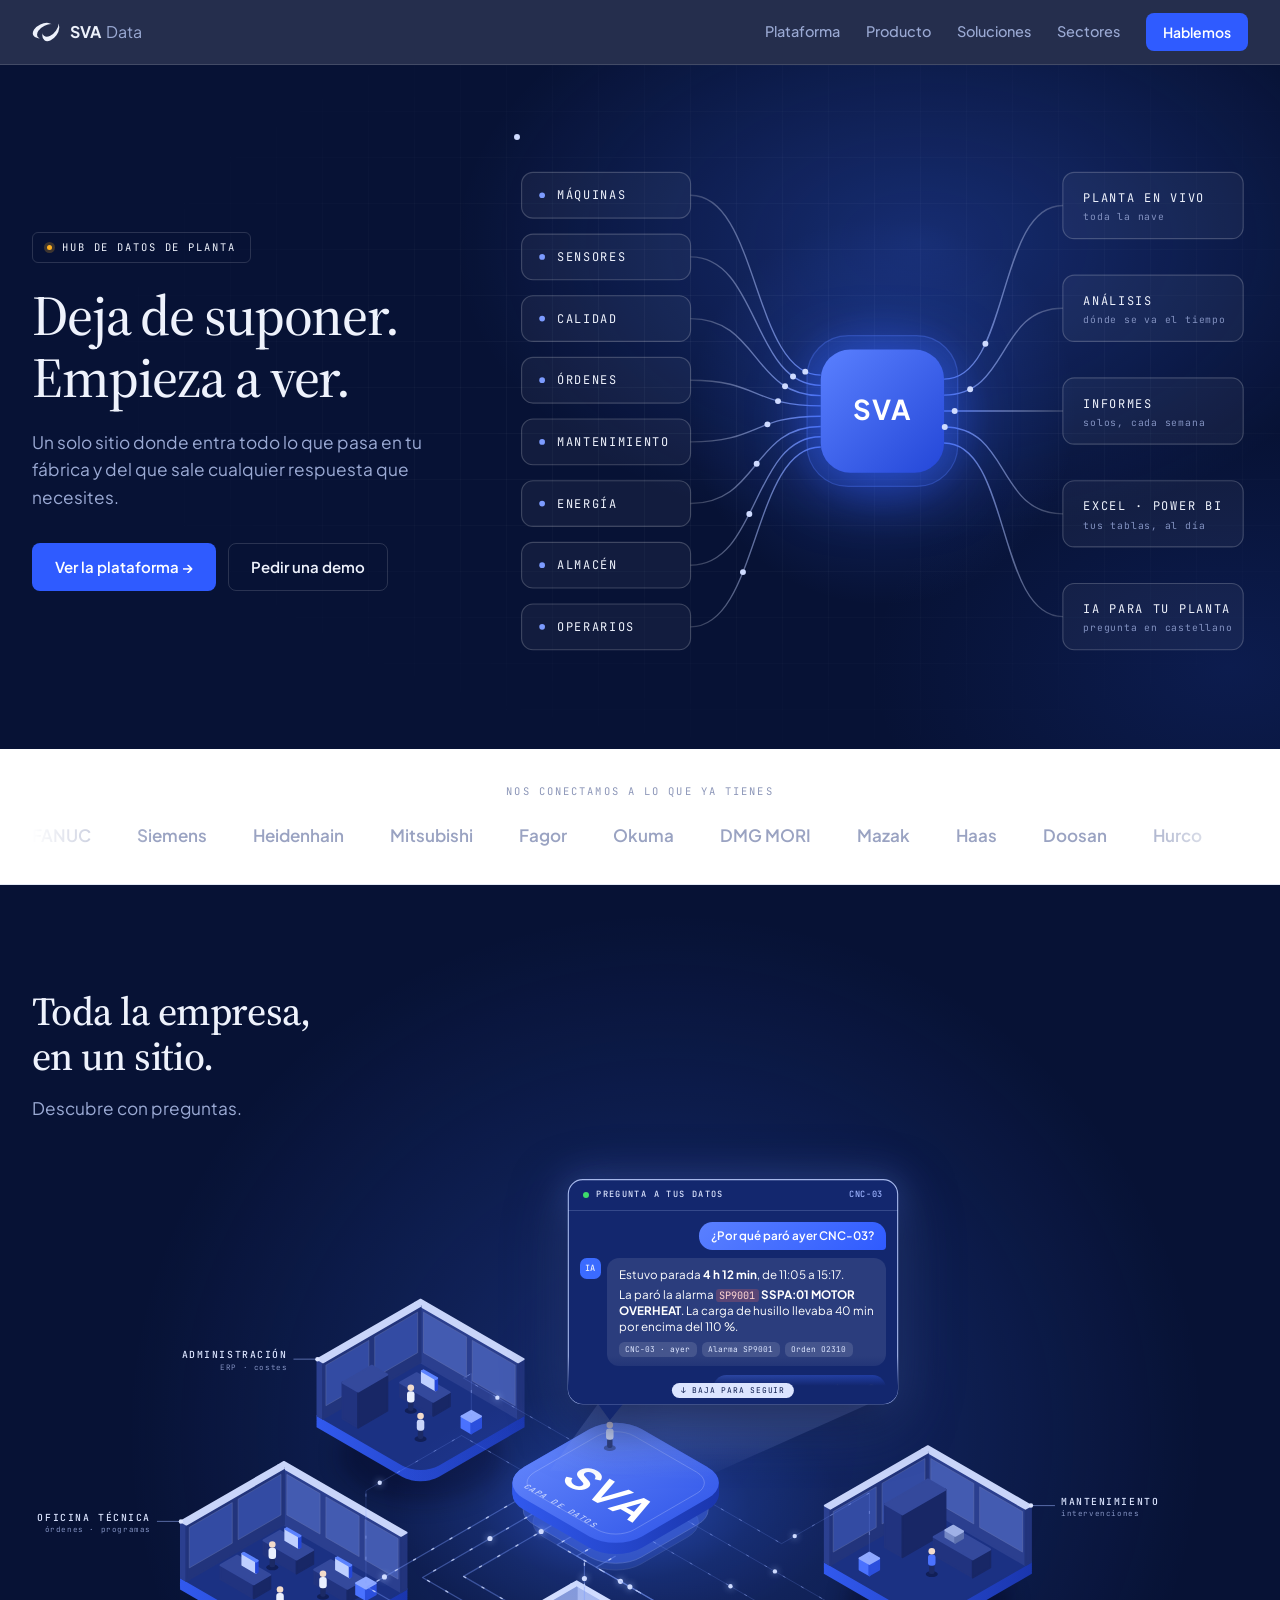
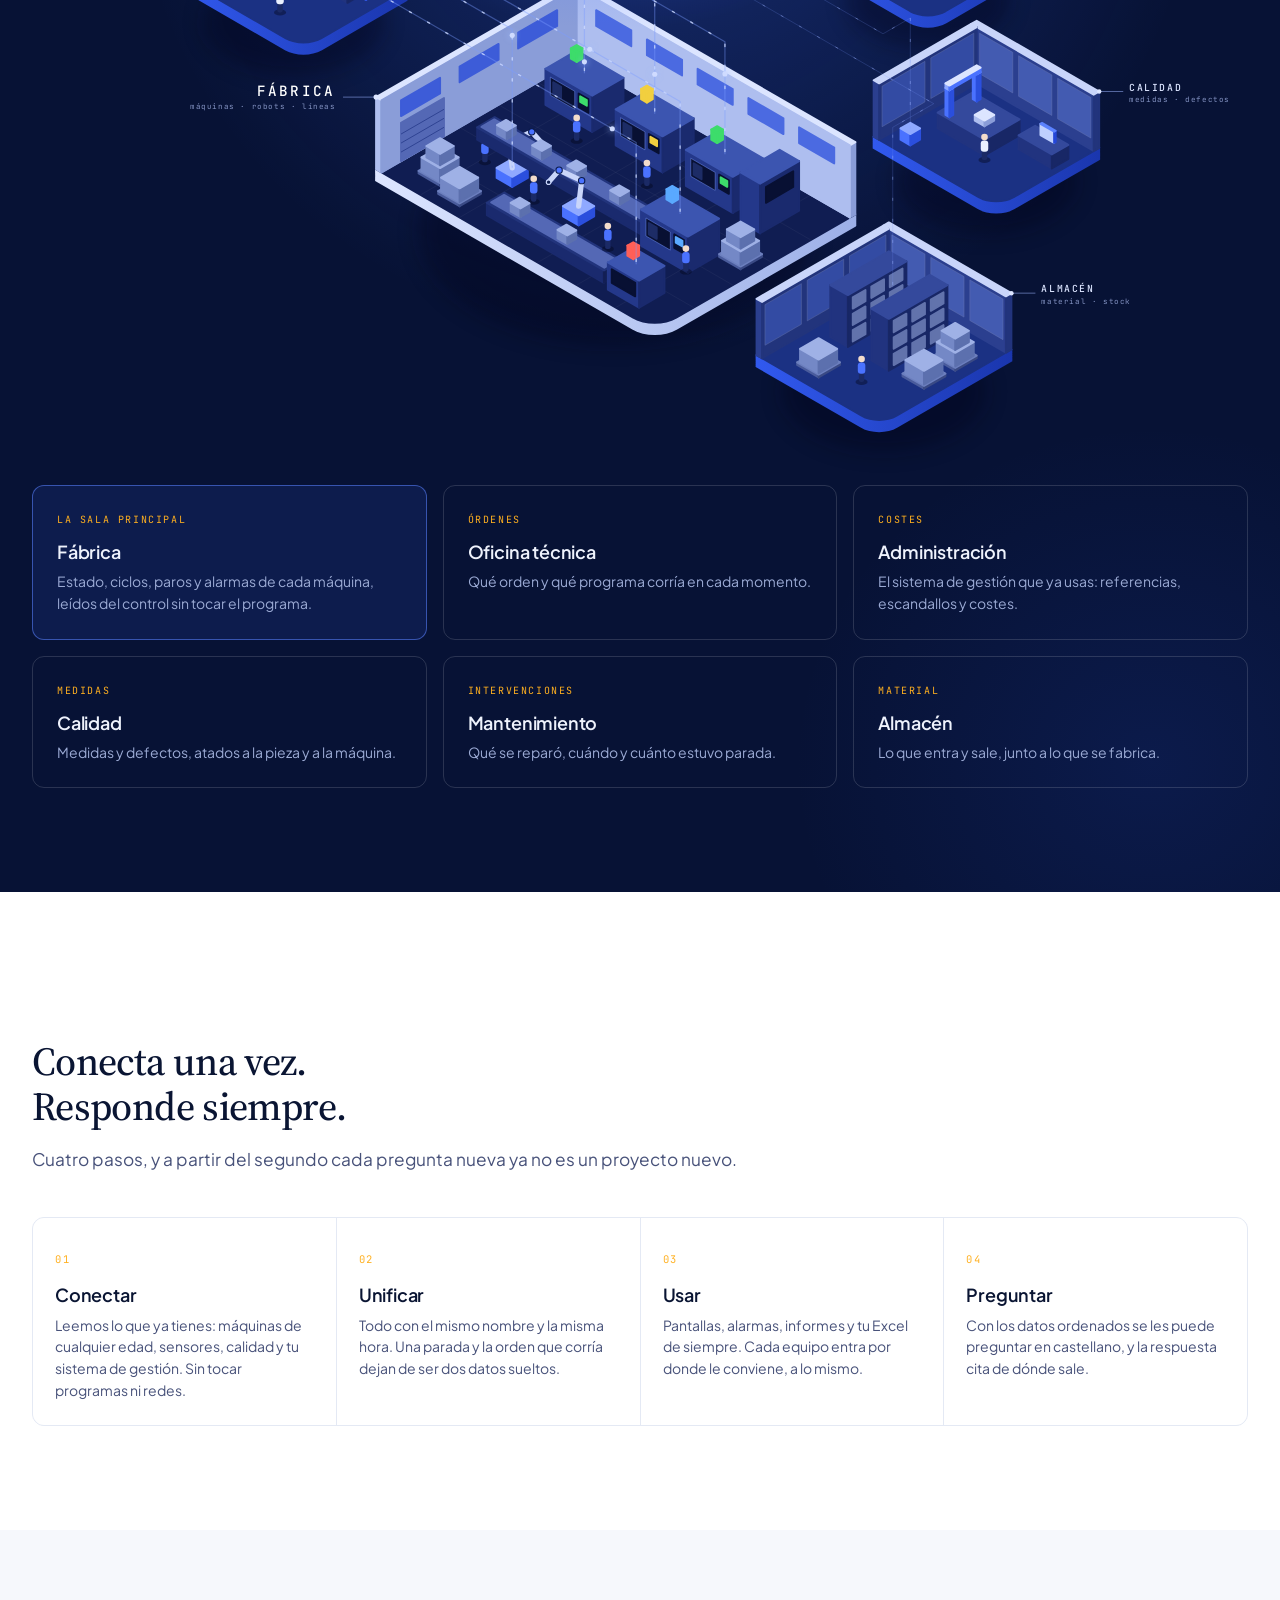
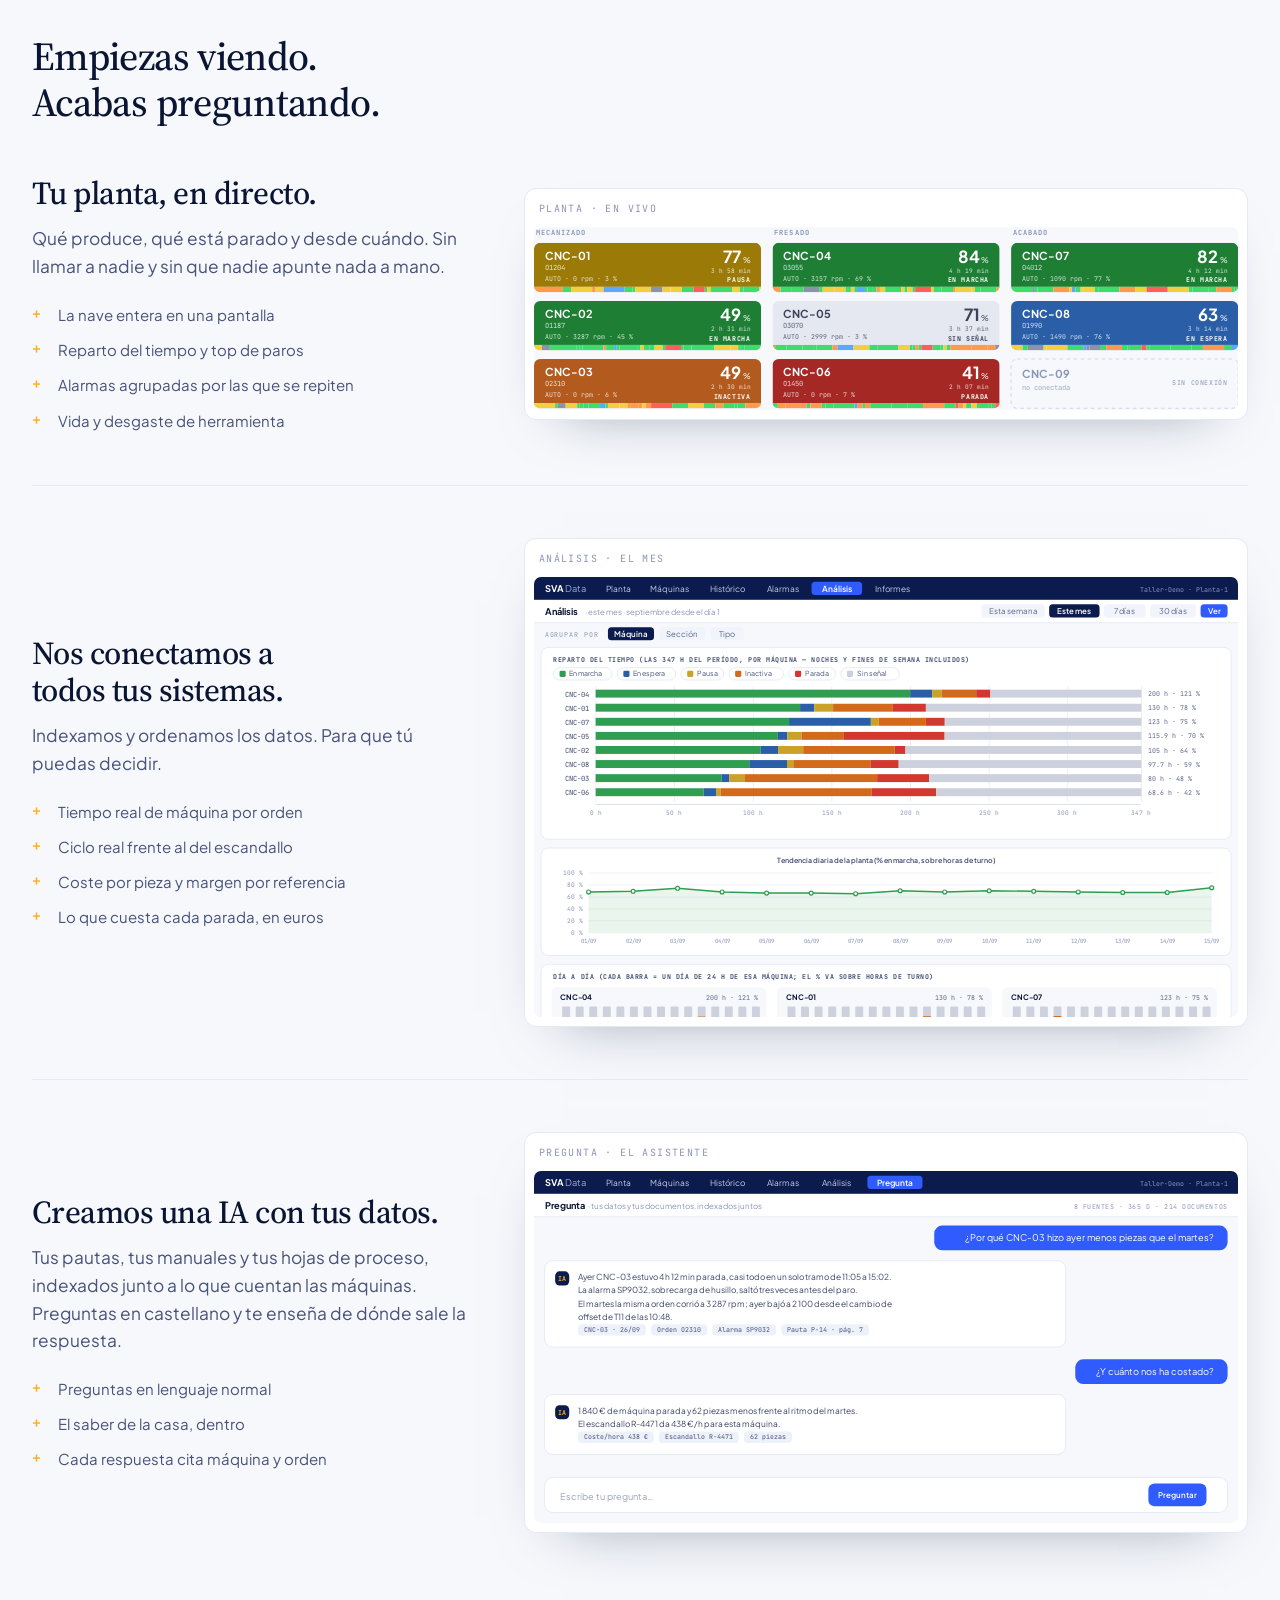
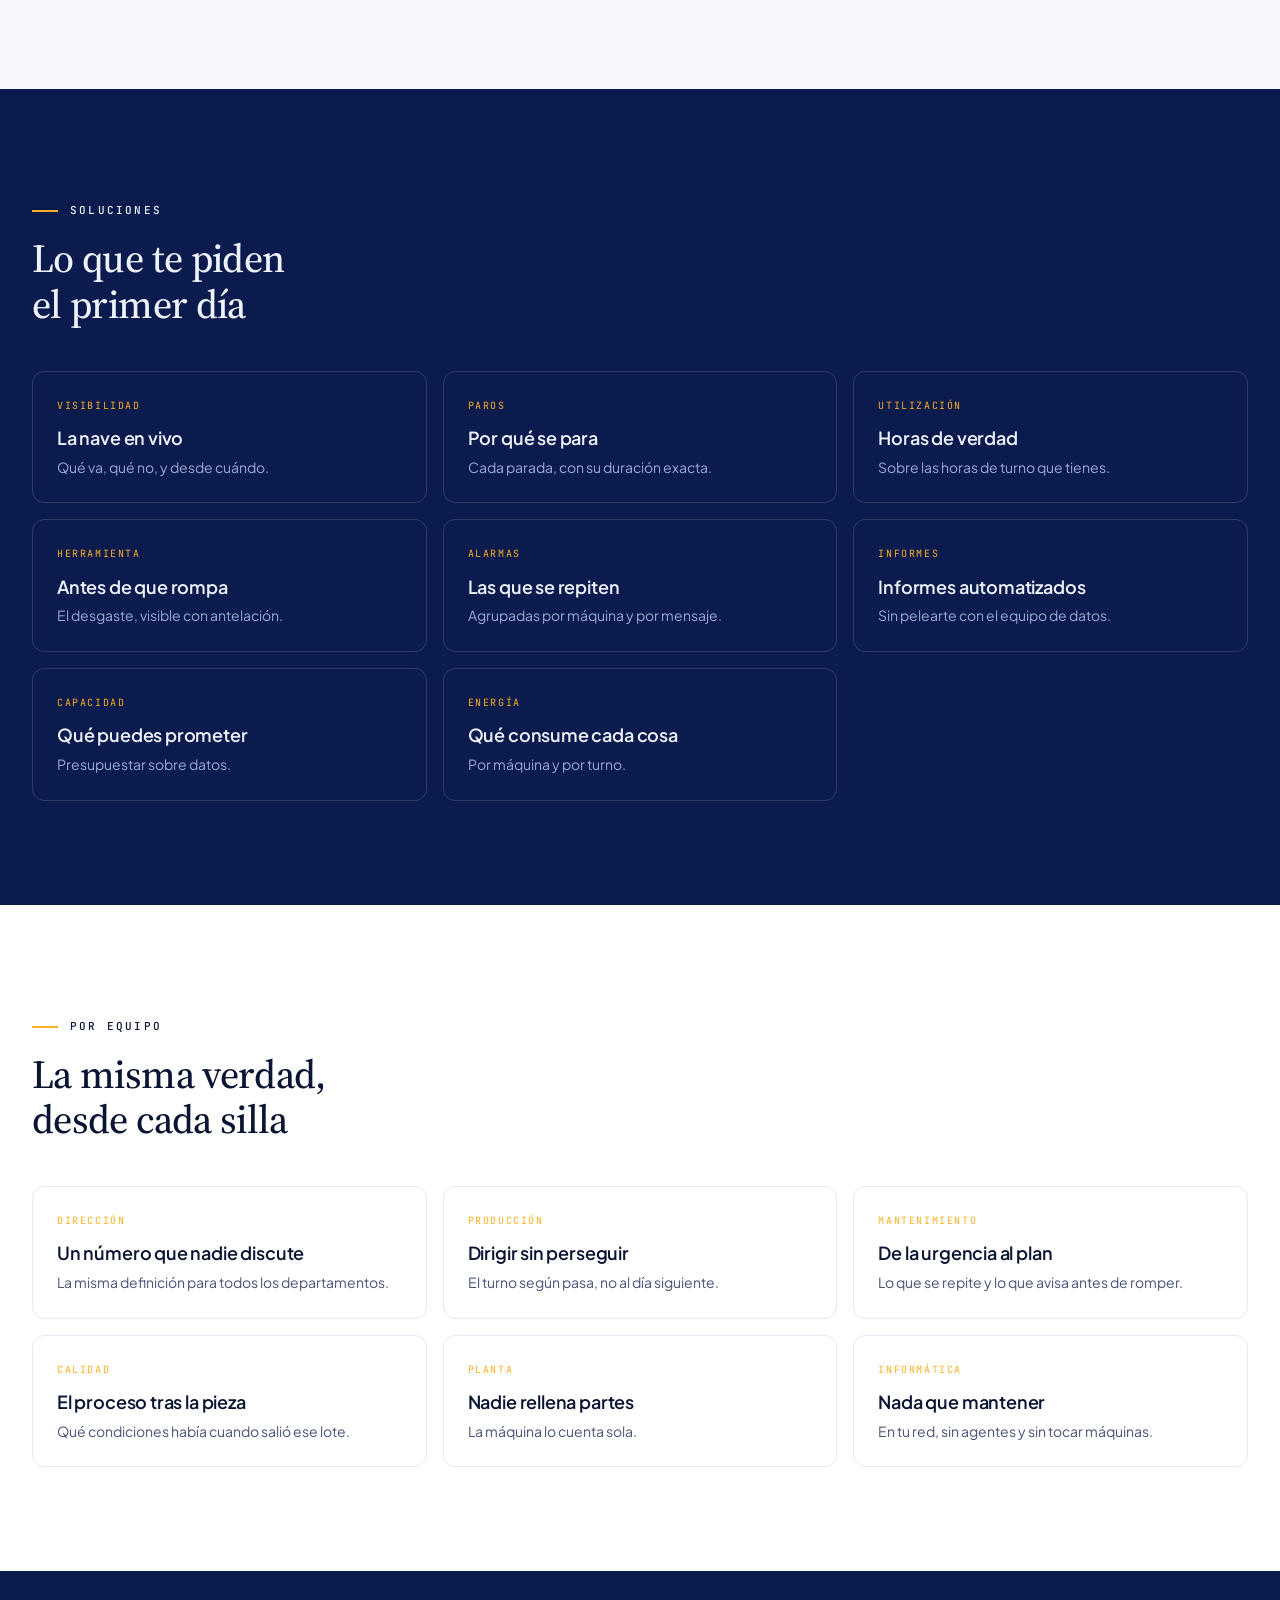
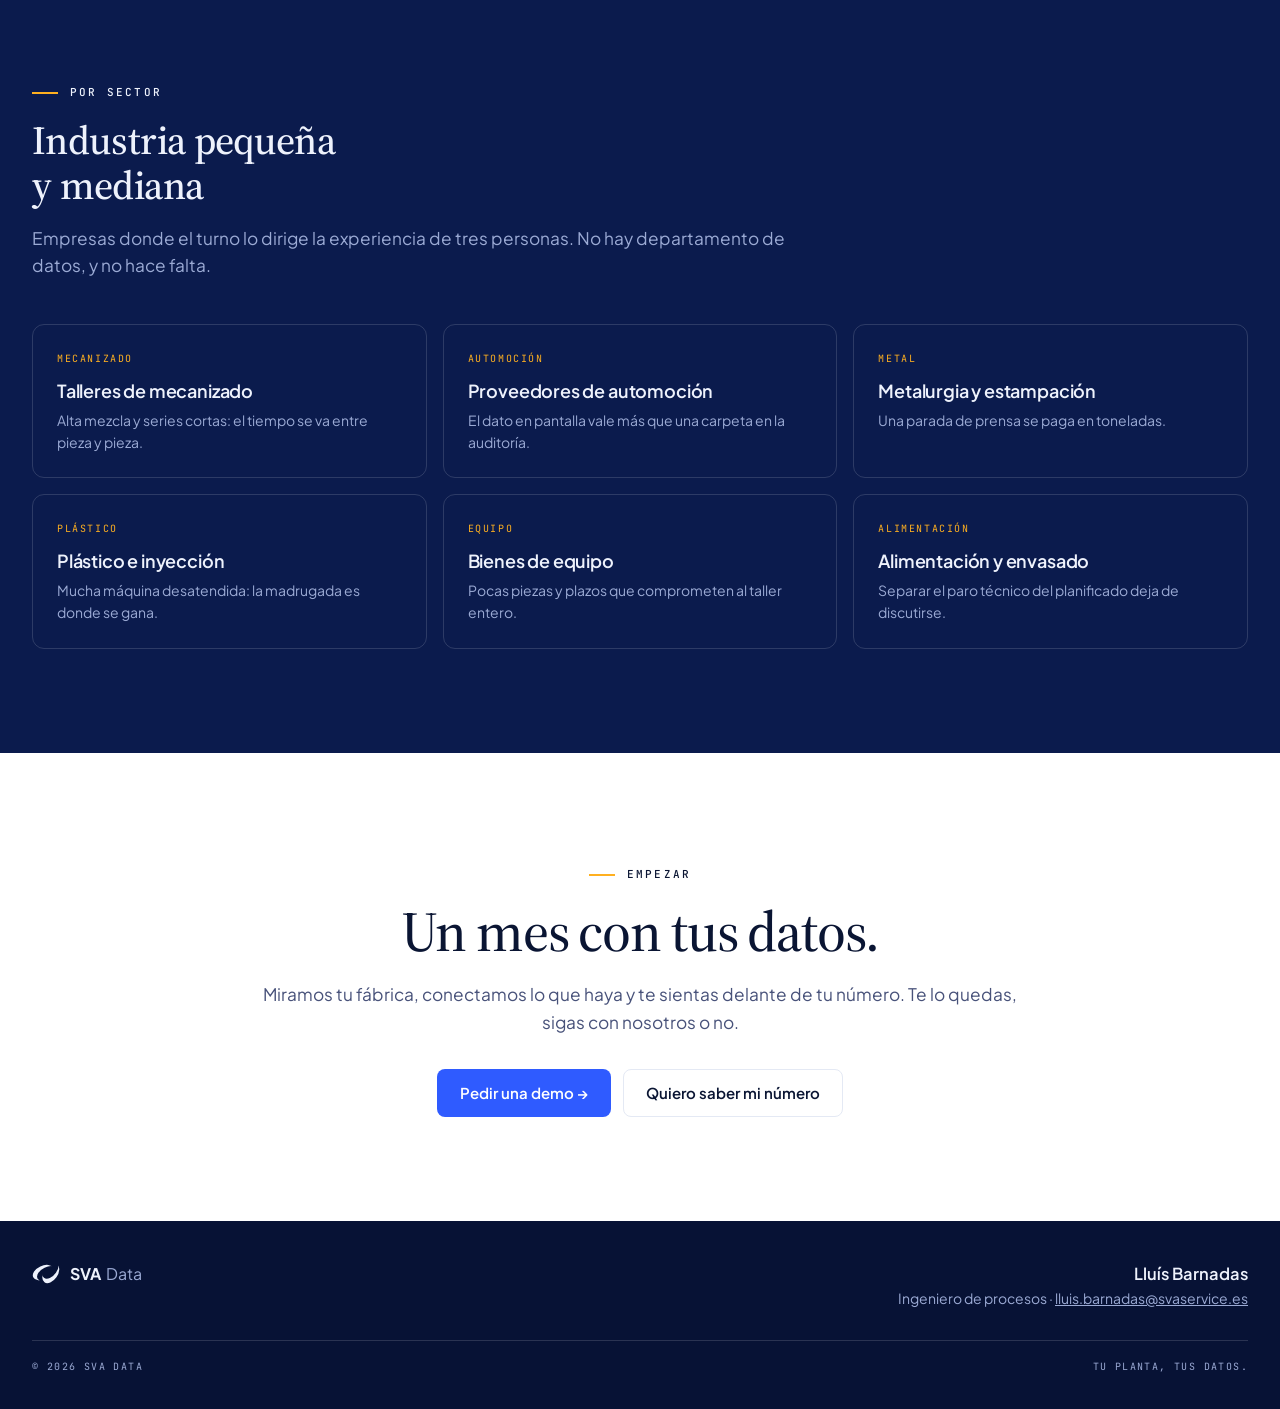
==== commit 06610bc5: "Sección nueva: «Toda la empresa, en un sitio.» con la ilustración isométrica - Isométrico animado en" ====
--- a/index.html
+++ b/index.html
@@ -129,7 +129,79 @@
   <div class="marquee"><div class="marquee-row"><span>FANUC</span><span>Siemens</span><span>Heidenhain</span><span>Mitsubishi</span><span>Fagor</span><span>Okuma</span><span>DMG MORI</span><span>Mazak</span><span>Haas</span><span>Doosan</span><span>Hurco</span><span>Brother</span><span>Universal Robots</span><span>ABB</span><span>KUKA</span><span>Omron</span><span>Beckhoff</span><span>Allen-Bradley</span></div><div class="marquee-row" aria-hidden="true"><span>FANUC</span><span>Siemens</span><span>Heidenhain</span><span>Mitsubishi</span><span>Fagor</span><span>Okuma</span><span>DMG MORI</span><span>Mazak</span><span>Haas</span><span>Doosan</span><span>Hurco</span><span>Brother</span><span>Universal Robots</span><span>ABB</span><span>KUKA</span><span>Omron</span><span>Beckhoff</span><span>Allen-Bradley</span></div></div>
 </div></div>
 
-<section class="s s-blue" id="plataforma"><div class="wrap">
+<section class="s s-blue s-capa" id="empresa"><div class="wrap">
+  <h2 class="h2 rv" style="max-width:20ch">Toda la empresa, en un sitio.</h2>
+  <p class="lead rv rv-d1" style="margin-top:16px">Descubre con preguntas.</p>
+  <figure class="rv rv-d2">
+    <div class="lienzo">
+    <svg class="iso" viewBox="-949 -568 1651 1207" role="img" aria-label="Vista isométrica de una empresa hecha de salas sueltas: administración, oficina técnica, mantenimiento, calidad y almacén rodean a la fábrica, que es la nave más grande, con máquinas, robots y cintas. De cada sala sube un flujo de datos hasta un plano común y entra en una capa azul que flota en el centro, rotulada SVA. Sobre la capa, una persona le hace una pregunta y un chat le responde.">
+      <defs>
+        <linearGradient id="iso-losa" x1="0" y1="0" x2="1" y2="1">
+          <stop offset="0" stop-color="#6A8CFF"/><stop offset="1" stop-color="#2C52E6"/>
+        </linearGradient>
+        <radialGradient id="iso-halo">
+          <stop offset="0" stop-color="#3B6BFF" stop-opacity=".55"/>
+          <stop offset=".6" stop-color="#3B6BFF" stop-opacity=".12"/>
+          <stop offset="1" stop-color="#3B6BFF" stop-opacity="0"/>
+        </radialGradient>
+        <linearGradient id="iso-canto" x1="0" y1="0" x2="1" y2="0">
+          <stop offset="0" stop-color="#3159EE"/><stop offset="1" stop-color="#1A36AE"/>
+        </linearGradient>
+        <linearGradient id="iso-canto-claro" x1="0" y1="0" x2="1" y2="0">
+          <stop offset="0" stop-color="#DCE5FF"/><stop offset="1" stop-color="#9DB0E8"/>
+        </linearGradient>
+        <linearGradient id="iso-burbuja" x1="0" y1="0" x2="1" y2="1">
+          <stop offset="0" stop-color="#5A80FF"/><stop offset="1" stop-color="#2F5BFF"/>
+        </linearGradient>
+        <linearGradient id="iso-haz" x1="0" y1="1" x2="0" y2="0">
+          <stop offset="0" stop-color="#9DB4FF" stop-opacity="0"/><stop offset="1" stop-color="#9DB4FF" stop-opacity=".32"/>
+        </linearGradient>
+        <filter id="iso-difuso" x="-30%" y="-30%" width="160%" height="160%"><feGaussianBlur stdDeviation="14"/></filter>
+      </defs>
+      <ellipse cx="-415.7" cy="-153.0" rx="109" ry="63" fill="#020617" opacity=".35" filter="url(#iso-difuso)"/><polygon points="-415.7,-269.4 -278.5,-190.2 -392.3,-124.5 -397.3,-122.1 -403.0,-120.4 -409.2,-119.3 -415.7,-118.9 -422.1,-119.3 -428.3,-120.4 -434.1,-122.1 -439.1,-124.5 -552.9,-190.2" fill="url(#iso-canto)" stroke-linejoin="round"  stroke="url(#iso-canto)" stroke-width="2.6"/><polygon points="-415.7,-270.9 -278.5,-191.7 -392.3,-126.0 -397.3,-123.6 -403.0,-121.9 -409.2,-120.8 -415.7,-120.4 -422.1,-120.8 -428.3,-121.9 -434.1,-123.6 -439.1,-126.0 -552.9,-191.7" fill="url(#iso-canto)" stroke-linejoin="round"  stroke="url(#iso-canto)" stroke-width="2.6"/><polygon points="-415.7,-272.4 -278.5,-193.2 -392.3,-127.5 -397.3,-125.1 -403.0,-123.4 -409.2,-122.3 -415.7,-121.9 -422.1,-122.3 -428.3,-123.4 -434.1,-125.1 -439.1,-127.5 -552.9,-193.2" fill="url(#iso-canto)" stroke-linejoin="round"  stroke="url(#iso-canto)" stroke-width="2.6"/><polygon points="-415.7,-273.9 -278.5,-194.7 -392.3,-129.0 -397.3,-126.6 -403.0,-124.9 -409.2,-123.8 -415.7,-123.4 -422.1,-123.8 -428.3,-124.9 -434.1,-126.6 -439.1,-129.0 -552.9,-194.7" fill="url(#iso-canto)" stroke-linejoin="round"  stroke="url(#iso-canto)" stroke-width="2.6"/><polygon points="-415.7,-275.4 -278.5,-196.2 -392.3,-130.5 -397.3,-128.1 -403.0,-126.4 -409.2,-125.3 -415.7,-124.9 -422.1,-125.3 -428.3,-126.4 -434.1,-128.1 -439.1,-130.5 -552.9,-196.2" fill="url(#iso-canto)" stroke-linejoin="round"  stroke="url(#iso-canto)" stroke-width="2.6"/><polygon points="-415.7,-276.9 -278.5,-197.7 -392.3,-132.0 -397.3,-129.6 -403.0,-127.9 -409.2,-126.8 -415.7,-126.4 -422.1,-126.8 -428.3,-127.9 -434.1,-129.6 -439.1,-132.0 -552.9,-197.7" fill="url(#iso-canto)" stroke-linejoin="round"  stroke="url(#iso-canto)" stroke-width="2.6"/><polygon points="-415.7,-278.4 -278.5,-199.2 -392.3,-133.5 -397.3,-131.1 -403.0,-129.4 -409.2,-128.3 -415.7,-127.9 -422.1,-128.3 -428.3,-129.4 -434.1,-131.1 -439.1,-133.5 -552.9,-199.2" fill="url(#iso-canto)" stroke-linejoin="round"  stroke="url(#iso-canto)" stroke-width="2.6"/><polygon points="-415.7,-279.9 -278.5,-200.7 -392.3,-135.0 -397.3,-132.6 -403.0,-130.9 -409.2,-129.8 -415.7,-129.4 -422.1,-129.8 -428.3,-130.9 -434.1,-132.6 -439.1,-135.0 -552.9,-200.7" fill="url(#iso-canto)" stroke-linejoin="round"  stroke="url(#iso-canto)" stroke-width="2.6"/><polygon points="-415.7,-281.4 -278.5,-202.2 -392.3,-136.5 -397.3,-134.1 -403.0,-132.4 -409.2,-131.3 -415.7,-130.9 -422.1,-131.3 -428.3,-132.4 -434.1,-134.1 -439.1,-136.5 -552.9,-202.2" fill="url(#iso-canto)" stroke-linejoin="round"  stroke="url(#iso-canto)" stroke-width="2.6"/><polygon points="-415.7,-282.9 -278.5,-203.7 -392.3,-138.0 -397.3,-135.6 -403.0,-133.9 -409.2,-132.8 -415.7,-132.4 -422.1,-132.8 -428.3,-133.9 -434.1,-135.6 -439.1,-138.0 -552.9,-203.7" fill="url(#iso-canto)" stroke-linejoin="round"  stroke="url(#iso-canto)" stroke-width="2.6"/><polygon points="-415.7,-284.4 -278.5,-205.2 -392.3,-139.5 -397.3,-137.1 -403.0,-135.4 -409.2,-134.3 -415.7,-133.9 -422.1,-134.3 -428.3,-135.4 -434.1,-137.1 -439.1,-139.5 -552.9,-205.2" fill="url(#iso-canto)" stroke-linejoin="round"  stroke="url(#iso-canto)" stroke-width="2.6"/><polygon points="-415.7,-284.4 -278.5,-205.2 -392.3,-139.5 -397.3,-137.1 -403.0,-135.4 -409.2,-134.3 -415.7,-133.9 -422.1,-134.3 -428.3,-135.4 -434.1,-137.1 -439.1,-139.5 -552.9,-205.2" fill="#1B3183" stroke-linejoin="round"  stroke="#1B3183" stroke-width="2.6"/><polygon points="-423.0,-280.2 -285.8,-201.0 -285.8,-276.0 -423.0,-355.2" fill="#2B3F8F" stroke-linejoin="round"  stroke="#2B3F8F" stroke-width="2.6"/><polygon points="-278.5,-205.2 -285.8,-201.0 -285.8,-276.0 -278.5,-280.2" fill="#22347C" stroke-linejoin="round"  stroke="#22347C" stroke-width="2.6"/><polygon points="-415.7,-359.4 -278.5,-280.2 -285.8,-276.0 -423.0,-355.2" fill="#C9D5FA" stroke-linejoin="round"  stroke="#C9D5FA" stroke-width="2.6"/><polygon points="-552.9,-205.2 -545.6,-201.0 -545.6,-276.0 -552.9,-280.2" fill="#2B3F8F" stroke-linejoin="round"  stroke="#2B3F8F" stroke-width="2.6"/><polygon points="-415.7,-276.0 -545.6,-201.0 -545.6,-276.0 -415.7,-351.0" fill="#22347C" stroke-linejoin="round"  stroke="#22347C" stroke-width="2.6"/><polygon points="-423.0,-355.2 -415.7,-351.0 -545.6,-276.0 -552.9,-280.2" fill="#C9D5FA" stroke-linejoin="round"  stroke="#C9D5FA" stroke-width="2.6"/><polygon points="-411.8,-288.8 -354.6,-255.8 -354.6,-309.8 -411.8,-342.8" fill="#7C9BFF" stroke-linejoin="round" class="vidrio" stroke="#7C9BFF" stroke-width="2.6"/><polygon points="-346.8,-251.2 -289.7,-218.2 -289.7,-272.2 -346.8,-305.2" fill="#7C9BFF" stroke-linejoin="round" class="vidrio" stroke="#7C9BFF" stroke-width="2.6"/><polygon points="-419.6,-288.8 -476.7,-255.8 -476.7,-309.8 -419.6,-342.8" fill="#5B82FF" stroke-linejoin="round" class="vidrio" stroke="#5B82FF" stroke-width="2.6"/><polygon points="-484.5,-251.2 -541.7,-218.2 -541.7,-272.2 -484.5,-305.2" fill="#5B82FF" stroke-linejoin="round" class="vidrio" stroke="#5B82FF" stroke-width="2.6"/><polygon points="-443.0,-230.2 -398.8,-204.8 -398.8,-223.4 -443.0,-248.9" fill="#21337F" stroke-linejoin="round"  stroke="#21337F" stroke-width="2.6"/><polygon points="-376.7,-217.5 -398.8,-204.8 -398.8,-223.4 -376.7,-236.1" fill="#182766" stroke-linejoin="round"  stroke="#182766" stroke-width="2.6"/><polygon points="-420.9,-261.6 -376.7,-236.1 -398.8,-223.4 -443.0,-248.9" fill="#34499C" stroke-linejoin="round"  stroke="#34499C" stroke-width="2.6"/><polygon points="-413.9,-249.1 -395.7,-238.7 -395.7,-253.7 -413.9,-264.1" fill="#BFD0FF" stroke-linejoin="round"  stroke="#BFD0FF" stroke-width="2.6"/><polygon points="-393.6,-239.9 -395.7,-238.7 -395.7,-253.7 -393.6,-254.9" fill="#2447D8" stroke-linejoin="round"  stroke="#2447D8" stroke-width="2.6"/><polygon points="-411.8,-265.4 -393.6,-254.9 -395.7,-253.7 -413.9,-264.1" fill="#5B82FF" stroke-linejoin="round"  stroke="#5B82FF" stroke-width="2.6"/><polygon points="-519.6,-201.0 -498.8,-189.0 -498.8,-237.0 -519.6,-249.0" fill="#21337F" stroke-linejoin="round"  stroke="#21337F" stroke-width="2.6"/><polygon points="-459.9,-211.5 -498.8,-189.0 -498.8,-237.0 -459.9,-259.5" fill="#182766" stroke-linejoin="round"  stroke="#182766" stroke-width="2.6"/><polygon points="-480.6,-271.5 -459.9,-259.5 -498.8,-237.0 -519.6,-249.0" fill="#34499C" stroke-linejoin="round"  stroke="#34499C" stroke-width="2.6"/><ellipse cx="-428.7" cy="-211.5" rx="8" ry="4" fill="#020617" opacity=".4"/><rect x="-432.3" y="-224.5" width="7.2" height="13" rx="2.4" fill="#1B2A66"/><rect x="-433.7" y="-237.5" width="10" height="15" rx="4" fill="#EAF0FF"/><circle cx="-428.7" cy="-242.0" r="4.4" fill="#F3DCCB"/><polygon points="-361.1,-189.0 -348.1,-181.5 -348.1,-196.5 -361.1,-204.0" fill="#4A72FF" stroke-linejoin="round"  stroke="#4A72FF" stroke-width="2.6"/><polygon points="-335.2,-189.0 -348.1,-181.5 -348.1,-196.5 -335.2,-204.0" fill="#2B4FDD" stroke-linejoin="round"  stroke="#2B4FDD" stroke-width="2.6"/><polygon points="-348.1,-211.5 -335.2,-204.0 -348.1,-196.5 -361.1,-204.0" fill="#8FA9FF" stroke-linejoin="round"  stroke="#8FA9FF" stroke-width="2.6"/><ellipse cx="-415.7" cy="-174.0" rx="8" ry="4" fill="#020617" opacity=".4"/><rect x="-419.3" y="-187.0" width="7.2" height="13" rx="2.4" fill="#1B2A66"/><rect x="-420.7" y="-200.0" width="10" height="15" rx="4" fill="#C9D5FA"/><circle cx="-415.7" cy="-204.5" r="4.4" fill="#F3DCCB"/><ellipse cx="-584.6" cy="70.5" rx="120" ry="69" fill="#020617" opacity=".35" filter="url(#iso-difuso)"/><polygon points="-597.6,-53.4 -434.4,40.8 -548.2,106.5 -553.2,108.9 -558.9,110.6 -565.1,111.7 -571.6,112.1 -578.0,111.7 -584.2,110.6 -589.9,108.9 -595.0,106.5 -734.7,25.8" fill="url(#iso-canto)" stroke-linejoin="round"  stroke="url(#iso-canto)" stroke-width="2.6"/><polygon points="-597.6,-54.9 -434.4,39.3 -548.2,105.0 -553.2,107.4 -558.9,109.1 -565.1,110.2 -571.6,110.6 -578.0,110.2 -584.2,109.1 -589.9,107.4 -595.0,105.0 -734.7,24.3" fill="url(#iso-canto)" stroke-linejoin="round"  stroke="url(#iso-canto)" stroke-width="2.6"/><polygon points="-597.6,-56.4 -434.4,37.8 -548.2,103.5 -553.2,105.9 -558.9,107.6 -565.1,108.7 -571.6,109.1 -578.0,108.7 -584.2,107.6 -589.9,105.9 -595.0,103.5 -734.7,22.8" fill="url(#iso-canto)" stroke-linejoin="round"  stroke="url(#iso-canto)" stroke-width="2.6"/><polygon points="-597.6,-57.9 -434.4,36.3 -548.2,102.0 -553.2,104.4 -558.9,106.1 -565.1,107.2 -571.6,107.6 -578.0,107.2 -584.2,106.1 -589.9,104.4 -595.0,102.0 -734.7,21.3" fill="url(#iso-canto)" stroke-linejoin="round"  stroke="url(#iso-canto)" stroke-width="2.6"/><polygon points="-597.6,-59.4 -434.4,34.8 -548.2,100.5 -553.2,102.9 -558.9,104.6 -565.1,105.7 -571.6,106.1 -578.0,105.7 -584.2,104.6 -589.9,102.9 -595.0,100.5 -734.7,19.8" fill="url(#iso-canto)" stroke-linejoin="round"  stroke="url(#iso-canto)" stroke-width="2.6"/><polygon points="-597.6,-60.9 -434.4,33.3 -548.2,99.0 -553.2,101.4 -558.9,103.1 -565.1,104.2 -571.6,104.6 -578.0,104.2 -584.2,103.1 -589.9,101.4 -595.0,99.0 -734.7,18.3" fill="url(#iso-canto)" stroke-linejoin="round"  stroke="url(#iso-canto)" stroke-width="2.6"/><polygon points="-597.6,-62.4 -434.4,31.8 -548.2,97.5 -553.2,99.9 -558.9,101.6 -565.1,102.7 -571.6,103.1 -578.0,102.7 -584.2,101.6 -589.9,99.9 -595.0,97.5 -734.7,16.8" fill="url(#iso-canto)" stroke-linejoin="round"  stroke="url(#iso-canto)" stroke-width="2.6"/><polygon points="-597.6,-63.9 -434.4,30.3 -548.2,96.0 -553.2,98.4 -558.9,100.1 -565.1,101.2 -571.6,101.6 -578.0,101.2 -584.2,100.1 -589.9,98.4 -595.0,96.0 -734.7,15.3" fill="url(#iso-canto)" stroke-linejoin="round"  stroke="url(#iso-canto)" stroke-width="2.6"/><polygon points="-597.6,-65.4 -434.4,28.8 -548.2,94.5 -553.2,96.9 -558.9,98.6 -565.1,99.7 -571.6,100.1 -578.0,99.7 -584.2,98.6 -589.9,96.9 -595.0,94.5 -734.7,13.8" fill="url(#iso-canto)" stroke-linejoin="round"  stroke="url(#iso-canto)" stroke-width="2.6"/><polygon points="-597.6,-66.9 -434.4,27.3 -548.2,93.0 -553.2,95.4 -558.9,97.1 -565.1,98.2 -571.6,98.6 -578.0,98.2 -584.2,97.1 -589.9,95.4 -595.0,93.0 -734.7,12.3" fill="url(#iso-canto)" stroke-linejoin="round"  stroke="url(#iso-canto)" stroke-width="2.6"/><polygon points="-597.6,-68.4 -434.4,25.8 -548.2,91.5 -553.2,93.9 -558.9,95.6 -565.1,96.7 -571.6,97.1 -578.0,96.7 -584.2,95.6 -589.9,93.9 -595.0,91.5 -734.7,10.8" fill="url(#iso-canto)" stroke-linejoin="round"  stroke="url(#iso-canto)" stroke-width="2.6"/><polygon points="-597.6,-68.4 -434.4,25.8 -548.2,91.5 -553.2,93.9 -558.9,95.6 -565.1,96.7 -571.6,97.1 -578.0,96.7 -584.2,95.6 -589.9,93.9 -595.0,91.5 -734.7,10.8" fill="#1B3183" stroke-linejoin="round"  stroke="#1B3183" stroke-width="2.6"/><polygon points="-604.8,-64.2 -441.7,30.0 -441.7,-45.0 -604.8,-139.2" fill="#2B3F8F" stroke-linejoin="round"  stroke="#2B3F8F" stroke-width="2.6"/><polygon points="-434.4,25.8 -441.7,30.0 -441.7,-45.0 -434.4,-49.2" fill="#22347C" stroke-linejoin="round"  stroke="#22347C" stroke-width="2.6"/><polygon points="-597.6,-143.4 -434.4,-49.2 -441.7,-45.0 -604.8,-139.2" fill="#C9D5FA" stroke-linejoin="round"  stroke="#C9D5FA" stroke-width="2.6"/><polygon points="-734.7,10.8 -727.5,15.0 -727.5,-60.0 -734.7,-64.2" fill="#2B3F8F" stroke-linejoin="round"  stroke="#2B3F8F" stroke-width="2.6"/><polygon points="-597.6,-60.0 -727.5,15.0 -727.5,-60.0 -597.6,-135.0" fill="#22347C" stroke-linejoin="round"  stroke="#22347C" stroke-width="2.6"/><polygon points="-604.8,-139.2 -597.6,-135.0 -727.5,-60.0 -734.7,-64.2" fill="#C9D5FA" stroke-linejoin="round"  stroke="#C9D5FA" stroke-width="2.6"/><polygon points="-593.7,-72.8 -549.5,-47.3 -549.5,-101.2 -593.7,-126.8" fill="#7C9BFF" stroke-linejoin="round" class="vidrio" stroke="#7C9BFF" stroke-width="2.6"/><polygon points="-541.7,-42.8 -497.5,-17.3 -497.5,-71.3 -541.7,-96.8" fill="#7C9BFF" stroke-linejoin="round" class="vidrio" stroke="#7C9BFF" stroke-width="2.6"/><polygon points="-489.7,-12.8 -445.6,12.7 -445.6,-41.3 -489.7,-66.8" fill="#7C9BFF" stroke-linejoin="round" class="vidrio" stroke="#7C9BFF" stroke-width="2.6"/><polygon points="-601.5,-72.8 -658.6,-39.8 -658.6,-93.8 -601.5,-126.8" fill="#5B82FF" stroke-linejoin="round" class="vidrio" stroke="#5B82FF" stroke-width="2.6"/><polygon points="-666.4,-35.2 -723.6,-2.2 -723.6,-56.2 -666.4,-89.2" fill="#5B82FF" stroke-linejoin="round" class="vidrio" stroke="#5B82FF" stroke-width="2.6"/><polygon points="-624.8,-20.2 -580.7,5.2 -580.7,-13.4 -624.8,-38.9" fill="#21337F" stroke-linejoin="round"  stroke="#21337F" stroke-width="2.6"/><polygon points="-558.6,-7.5 -580.7,5.2 -580.7,-13.4 -558.6,-26.1" fill="#182766" stroke-linejoin="round"  stroke="#182766" stroke-width="2.6"/><polygon points="-602.8,-51.6 -558.6,-26.1 -580.7,-13.4 -624.8,-38.9" fill="#34499C" stroke-linejoin="round"  stroke="#34499C" stroke-width="2.6"/><polygon points="-595.7,-39.1 -577.6,-28.7 -577.6,-43.7 -595.7,-54.1" fill="#BFD0FF" stroke-linejoin="round"  stroke="#BFD0FF" stroke-width="2.6"/><polygon points="-575.5,-29.9 -577.6,-28.7 -577.6,-43.7 -575.5,-44.9" fill="#2447D8" stroke-linejoin="round"  stroke="#2447D8" stroke-width="2.6"/><polygon points="-593.7,-55.4 -575.5,-44.9 -577.6,-43.7 -595.7,-54.1" fill="#5B82FF" stroke-linejoin="round"  stroke="#5B82FF" stroke-width="2.6"/><ellipse cx="-613.1" cy="-3.0" rx="8" ry="4" fill="#020617" opacity=".4"/><rect x="-616.7" y="-16.0" width="7.2" height="13" rx="2.4" fill="#1B2A66"/><rect x="-618.1" y="-29.0" width="10" height="15" rx="4" fill="#EAF0FF"/><circle cx="-613.1" cy="-33.5" r="4.4" fill="#F3DCCB"/><polygon points="-682.0,12.7 -637.8,38.2 -637.8,19.6 -682.0,-5.9" fill="#21337F" stroke-linejoin="round"  stroke="#21337F" stroke-width="2.6"/><polygon points="-615.7,25.5 -637.8,38.2 -637.8,19.6 -615.7,6.9" fill="#182766" stroke-linejoin="round"  stroke="#182766" stroke-width="2.6"/><polygon points="-659.9,-18.6 -615.7,6.9 -637.8,19.6 -682.0,-5.9" fill="#34499C" stroke-linejoin="round"  stroke="#34499C" stroke-width="2.6"/><polygon points="-652.9,-6.2 -634.7,4.3 -634.7,-10.7 -652.9,-21.2" fill="#BFD0FF" stroke-linejoin="round"  stroke="#BFD0FF" stroke-width="2.6"/><polygon points="-632.6,3.1 -634.7,4.3 -634.7,-10.7 -632.6,-11.9" fill="#2447D8" stroke-linejoin="round"  stroke="#2447D8" stroke-width="2.6"/><polygon points="-650.8,-22.4 -632.6,-11.9 -634.7,-10.7 -652.9,-21.2" fill="#5B82FF" stroke-linejoin="round"  stroke="#5B82FF" stroke-width="2.6"/><polygon points="-557.3,18.7 -513.1,44.2 -513.1,25.6 -557.3,0.1" fill="#21337F" stroke-linejoin="round"  stroke="#21337F" stroke-width="2.6"/><polygon points="-491.0,31.5 -513.1,44.2 -513.1,25.6 -491.0,12.9" fill="#182766" stroke-linejoin="round"  stroke="#182766" stroke-width="2.6"/><polygon points="-535.2,-12.6 -491.0,12.9 -513.1,25.6 -557.3,0.1" fill="#34499C" stroke-linejoin="round"  stroke="#34499C" stroke-width="2.6"/><polygon points="-528.2,-0.2 -510.0,10.3 -510.0,-4.7 -528.2,-15.2" fill="#BFD0FF" stroke-linejoin="round"  stroke="#BFD0FF" stroke-width="2.6"/><polygon points="-507.9,9.1 -510.0,10.3 -510.0,-4.7 -507.9,-5.9" fill="#2447D8" stroke-linejoin="round"  stroke="#2447D8" stroke-width="2.6"/><polygon points="-526.1,-16.4 -507.9,-5.9 -510.0,-4.7 -528.2,-15.2" fill="#5B82FF" stroke-linejoin="round"  stroke="#5B82FF" stroke-width="2.6"/><polygon points="-501.4,33.0 -488.4,40.5 -488.4,25.5 -501.4,18.0" fill="#4A72FF" stroke-linejoin="round"  stroke="#4A72FF" stroke-width="2.6"/><polygon points="-475.4,33.0 -488.4,40.5 -488.4,25.5 -475.4,18.0" fill="#2B4FDD" stroke-linejoin="round"  stroke="#2B4FDD" stroke-width="2.6"/><polygon points="-488.4,10.5 -475.4,18.0 -488.4,25.5 -501.4,18.0" fill="#8FA9FF" stroke-linejoin="round"  stroke="#8FA9FF" stroke-width="2.6"/><ellipse cx="-545.6" cy="36.0" rx="8" ry="4" fill="#020617" opacity=".4"/><rect x="-549.2" y="23.0" width="7.2" height="13" rx="2.4" fill="#1B2A66"/><rect x="-550.6" y="10.0" width="10" height="15" rx="4" fill="#EAF0FF"/><circle cx="-545.6" cy="5.5" r="4.4" fill="#F3DCCB"/><ellipse cx="-602.8" cy="57.0" rx="8" ry="4" fill="#020617" opacity=".4"/><rect x="-606.4" y="44.0" width="7.2" height="13" rx="2.4" fill="#1B2A66"/><rect x="-607.8" y="31.0" width="10" height="15" rx="4" fill="#EAF0FF"/><circle cx="-602.8" cy="26.5" r="4.4" fill="#F3DCCB"/><ellipse cx="259.8" cy="42.0" rx="109" ry="63" fill="#020617" opacity=".35" filter="url(#iso-difuso)"/><polygon points="259.8,-74.4 397.0,4.8 283.2,70.5 278.2,72.9 272.5,74.6 266.3,75.7 259.8,76.1 253.4,75.7 247.2,74.6 241.4,72.9 236.4,70.5 122.6,4.8" fill="url(#iso-canto)" stroke-linejoin="round"  stroke="url(#iso-canto)" stroke-width="2.6"/><polygon points="259.8,-75.9 397.0,3.3 283.2,69.0 278.2,71.4 272.5,73.1 266.3,74.2 259.8,74.6 253.4,74.2 247.2,73.1 241.4,71.4 236.4,69.0 122.6,3.3" fill="url(#iso-canto)" stroke-linejoin="round"  stroke="url(#iso-canto)" stroke-width="2.6"/><polygon points="259.8,-77.4 397.0,1.8 283.2,67.5 278.2,69.9 272.5,71.6 266.3,72.7 259.8,73.1 253.4,72.7 247.2,71.6 241.4,69.9 236.4,67.5 122.6,1.8" fill="url(#iso-canto)" stroke-linejoin="round"  stroke="url(#iso-canto)" stroke-width="2.6"/><polygon points="259.8,-78.9 397.0,0.3 283.2,66.0 278.2,68.4 272.5,70.1 266.3,71.2 259.8,71.6 253.4,71.2 247.2,70.1 241.4,68.4 236.4,66.0 122.6,0.3" fill="url(#iso-canto)" stroke-linejoin="round"  stroke="url(#iso-canto)" stroke-width="2.6"/><polygon points="259.8,-80.4 397.0,-1.2 283.2,64.5 278.2,66.9 272.5,68.6 266.3,69.7 259.8,70.1 253.4,69.7 247.2,68.6 241.4,66.9 236.4,64.5 122.6,-1.2" fill="url(#iso-canto)" stroke-linejoin="round"  stroke="url(#iso-canto)" stroke-width="2.6"/><polygon points="259.8,-81.9 397.0,-2.7 283.2,63.0 278.2,65.4 272.5,67.1 266.3,68.2 259.8,68.6 253.4,68.2 247.2,67.1 241.4,65.4 236.4,63.0 122.6,-2.7" fill="url(#iso-canto)" stroke-linejoin="round"  stroke="url(#iso-canto)" stroke-width="2.6"/><polygon points="259.8,-83.4 397.0,-4.2 283.2,61.5 278.2,63.9 272.5,65.6 266.3,66.7 259.8,67.1 253.4,66.7 247.2,65.6 241.4,63.9 236.4,61.5 122.6,-4.2" fill="url(#iso-canto)" stroke-linejoin="round"  stroke="url(#iso-canto)" stroke-width="2.6"/><polygon points="259.8,-84.9 397.0,-5.7 283.2,60.0 278.2,62.4 272.5,64.1 266.3,65.2 259.8,65.6 253.4,65.2 247.2,64.1 241.4,62.4 236.4,60.0 122.6,-5.7" fill="url(#iso-canto)" stroke-linejoin="round"  stroke="url(#iso-canto)" stroke-width="2.6"/><polygon points="259.8,-86.4 397.0,-7.2 283.2,58.5 278.2,60.9 272.5,62.6 266.3,63.7 259.8,64.1 253.4,63.7 247.2,62.6 241.4,60.9 236.4,58.5 122.6,-7.2" fill="url(#iso-canto)" stroke-linejoin="round"  stroke="url(#iso-canto)" stroke-width="2.6"/><polygon points="259.8,-87.9 397.0,-8.7 283.2,57.0 278.2,59.4 272.5,61.1 266.3,62.2 259.8,62.6 253.4,62.2 247.2,61.1 241.4,59.4 236.4,57.0 122.6,-8.7" fill="url(#iso-canto)" stroke-linejoin="round"  stroke="url(#iso-canto)" stroke-width="2.6"/><polygon points="259.8,-89.4 397.0,-10.2 283.2,55.5 278.2,57.9 272.5,59.6 266.3,60.7 259.8,61.1 253.4,60.7 247.2,59.6 241.4,57.9 236.4,55.5 122.6,-10.2" fill="url(#iso-canto)" stroke-linejoin="round"  stroke="url(#iso-canto)" stroke-width="2.6"/><polygon points="259.8,-89.4 397.0,-10.2 283.2,55.5 278.2,57.9 272.5,59.6 266.3,60.7 259.8,61.1 253.4,60.7 247.2,59.6 241.4,57.9 236.4,55.5 122.6,-10.2" fill="#1B3183" stroke-linejoin="round"  stroke="#1B3183" stroke-width="2.6"/><polygon points="252.5,-85.2 389.7,-6.0 389.7,-81.0 252.5,-160.2" fill="#2B3F8F" stroke-linejoin="round"  stroke="#2B3F8F" stroke-width="2.6"/><polygon points="397.0,-10.2 389.7,-6.0 389.7,-81.0 397.0,-85.2" fill="#22347C" stroke-linejoin="round"  stroke="#22347C" stroke-width="2.6"/><polygon points="259.8,-164.4 397.0,-85.2 389.7,-81.0 252.5,-160.2" fill="#C9D5FA" stroke-linejoin="round"  stroke="#C9D5FA" stroke-width="2.6"/><polygon points="122.6,-10.2 129.9,-6.0 129.9,-81.0 122.6,-85.2" fill="#2B3F8F" stroke-linejoin="round"  stroke="#2B3F8F" stroke-width="2.6"/><polygon points="259.8,-81.0 129.9,-6.0 129.9,-81.0 259.8,-156.0" fill="#22347C" stroke-linejoin="round"  stroke="#22347C" stroke-width="2.6"/><polygon points="252.5,-160.2 259.8,-156.0 129.9,-81.0 122.6,-85.2" fill="#C9D5FA" stroke-linejoin="round"  stroke="#C9D5FA" stroke-width="2.6"/><polygon points="263.7,-93.8 320.9,-60.8 320.9,-114.8 263.7,-147.8" fill="#7C9BFF" stroke-linejoin="round" class="vidrio" stroke="#7C9BFF" stroke-width="2.6"/><polygon points="328.7,-56.2 385.8,-23.3 385.8,-77.3 328.7,-110.2" fill="#7C9BFF" stroke-linejoin="round" class="vidrio" stroke="#7C9BFF" stroke-width="2.6"/><polygon points="255.9,-93.8 198.8,-60.8 198.8,-114.8 255.9,-147.8" fill="#5B82FF" stroke-linejoin="round" class="vidrio" stroke="#5B82FF" stroke-width="2.6"/><polygon points="191.0,-56.2 133.8,-23.3 133.8,-77.3 191.0,-110.2" fill="#5B82FF" stroke-linejoin="round" class="vidrio" stroke="#5B82FF" stroke-width="2.6"/><polygon points="202.6,-30.0 226.0,-16.5 226.0,-73.5 202.6,-87.0" fill="#21337F" stroke-linejoin="round"  stroke="#21337F" stroke-width="2.6"/><polygon points="283.2,-49.5 226.0,-16.5 226.0,-73.5 283.2,-106.5" fill="#182766" stroke-linejoin="round"  stroke="#182766" stroke-width="2.6"/><polygon points="259.8,-120.0 283.2,-106.5 226.0,-73.5 202.6,-87.0" fill="#34499C" stroke-linejoin="round"  stroke="#34499C" stroke-width="2.6"/><polygon points="267.6,-19.5 319.6,10.5 319.6,-13.5 267.6,-43.5" fill="#21337F" stroke-linejoin="round"  stroke="#21337F" stroke-width="2.6"/><polygon points="342.9,-3.0 319.6,10.5 319.6,-13.5 342.9,-27.0" fill="#182766" stroke-linejoin="round"  stroke="#182766" stroke-width="2.6"/><polygon points="291.0,-57.0 342.9,-27.0 319.6,-13.5 267.6,-43.5" fill="#34499C" stroke-linejoin="round"  stroke="#34499C" stroke-width="2.6"/><polygon points="283.2,-43.5 296.2,-36.0 296.2,-45.0 283.2,-52.5" fill="#7488C6" stroke-linejoin="round"  stroke="#7488C6" stroke-width="2.6"/><polygon points="306.6,-42.0 296.2,-36.0 296.2,-45.0 306.6,-51.0" fill="#5C70AE" stroke-linejoin="round"  stroke="#5C70AE" stroke-width="2.6"/><polygon points="293.6,-58.5 306.6,-51.0 296.2,-45.0 283.2,-52.5" fill="#9FB1E6" stroke-linejoin="round"  stroke="#9FB1E6" stroke-width="2.6"/><polygon points="168.9,0.0 181.9,7.5 181.9,-7.5 168.9,-15.0" fill="#4A72FF" stroke-linejoin="round"  stroke="#4A72FF" stroke-width="2.6"/><polygon points="194.9,0.0 181.9,7.5 181.9,-7.5 194.9,-15.0" fill="#2B4FDD" stroke-linejoin="round"  stroke="#2B4FDD" stroke-width="2.6"/><polygon points="181.9,-22.5 194.9,-15.0 181.9,-7.5 168.9,-15.0" fill="#8FA9FF" stroke-linejoin="round"  stroke="#8FA9FF" stroke-width="2.6"/><ellipse cx="265.0" cy="6.0" rx="8" ry="4" fill="#020617" opacity=".4"/><rect x="261.4" y="-7.0" width="7.2" height="13" rx="2.4" fill="#1B2A66"/><rect x="260.0" y="-20.0" width="10" height="15" rx="4" fill="#4A72FF"/><circle cx="265.0" cy="-24.5" r="4.4" fill="#F3DCCB"/><ellipse cx="337.7" cy="282.0" rx="120" ry="69" fill="#020617" opacity=".35" filter="url(#iso-difuso)"/><polygon points="324.8,158.1 487.9,252.3 374.1,318.0 369.1,320.4 363.4,322.1 357.2,323.2 350.7,323.6 344.3,323.2 338.1,322.1 332.4,320.4 327.4,318.0 187.6,237.3" fill="url(#iso-canto)" stroke-linejoin="round"  stroke="url(#iso-canto)" stroke-width="2.6"/><polygon points="324.8,156.6 487.9,250.8 374.1,316.5 369.1,318.9 363.4,320.6 357.2,321.7 350.7,322.1 344.3,321.7 338.1,320.6 332.4,318.9 327.4,316.5 187.6,235.8" fill="url(#iso-canto)" stroke-linejoin="round"  stroke="url(#iso-canto)" stroke-width="2.6"/><polygon points="324.8,155.1 487.9,249.3 374.1,315.0 369.1,317.4 363.4,319.1 357.2,320.2 350.7,320.6 344.3,320.2 338.1,319.1 332.4,317.4 327.4,315.0 187.6,234.3" fill="url(#iso-canto)" stroke-linejoin="round"  stroke="url(#iso-canto)" stroke-width="2.6"/><polygon points="324.8,153.6 487.9,247.8 374.1,313.5 369.1,315.9 363.4,317.6 357.2,318.7 350.7,319.1 344.3,318.7 338.1,317.6 332.4,315.9 327.4,313.5 187.6,232.8" fill="url(#iso-canto)" stroke-linejoin="round"  stroke="url(#iso-canto)" stroke-width="2.6"/><polygon points="324.8,152.1 487.9,246.3 374.1,312.0 369.1,314.4 363.4,316.1 357.2,317.2 350.7,317.6 344.3,317.2 338.1,316.1 332.4,314.4 327.4,312.0 187.6,231.3" fill="url(#iso-canto)" stroke-linejoin="round"  stroke="url(#iso-canto)" stroke-width="2.6"/><polygon points="324.8,150.6 487.9,244.8 374.1,310.5 369.1,312.9 363.4,314.6 357.2,315.7 350.7,316.1 344.3,315.7 338.1,314.6 332.4,312.9 327.4,310.5 187.6,229.8" fill="url(#iso-canto)" stroke-linejoin="round"  stroke="url(#iso-canto)" stroke-width="2.6"/><polygon points="324.8,149.1 487.9,243.3 374.1,309.0 369.1,311.4 363.4,313.1 357.2,314.2 350.7,314.6 344.3,314.2 338.1,313.1 332.4,311.4 327.4,309.0 187.6,228.3" fill="url(#iso-canto)" stroke-linejoin="round"  stroke="url(#iso-canto)" stroke-width="2.6"/><polygon points="324.8,147.6 487.9,241.8 374.1,307.5 369.1,309.9 363.4,311.6 357.2,312.7 350.7,313.1 344.3,312.7 338.1,311.6 332.4,309.9 327.4,307.5 187.6,226.8" fill="url(#iso-canto)" stroke-linejoin="round"  stroke="url(#iso-canto)" stroke-width="2.6"/><polygon points="324.8,146.1 487.9,240.3 374.1,306.0 369.1,308.4 363.4,310.1 357.2,311.2 350.7,311.6 344.3,311.2 338.1,310.1 332.4,308.4 327.4,306.0 187.6,225.3" fill="url(#iso-canto)" stroke-linejoin="round"  stroke="url(#iso-canto)" stroke-width="2.6"/><polygon points="324.8,144.6 487.9,238.8 374.1,304.5 369.1,306.9 363.4,308.6 357.2,309.7 350.7,310.1 344.3,309.7 338.1,308.6 332.4,306.9 327.4,304.5 187.6,223.8" fill="url(#iso-canto)" stroke-linejoin="round"  stroke="url(#iso-canto)" stroke-width="2.6"/><polygon points="324.8,143.1 487.9,237.3 374.1,303.0 369.1,305.4 363.4,307.1 357.2,308.2 350.7,308.6 344.3,308.2 338.1,307.1 332.4,305.4 327.4,303.0 187.6,222.3" fill="url(#iso-canto)" stroke-linejoin="round"  stroke="url(#iso-canto)" stroke-width="2.6"/><polygon points="324.8,143.1 487.9,237.3 374.1,303.0 369.1,305.4 363.4,307.1 357.2,308.2 350.7,308.6 344.3,308.2 338.1,307.1 332.4,305.4 327.4,303.0 187.6,222.3" fill="#1B3183" stroke-linejoin="round"  stroke="#1B3183" stroke-width="2.6"/><polygon points="317.5,147.3 480.6,241.5 480.6,166.5 317.5,72.3" fill="#2B3F8F" stroke-linejoin="round"  stroke="#2B3F8F" stroke-width="2.6"/><polygon points="487.9,237.3 480.6,241.5 480.6,166.5 487.9,162.3" fill="#22347C" stroke-linejoin="round"  stroke="#22347C" stroke-width="2.6"/><polygon points="324.8,68.1 487.9,162.3 480.6,166.5 317.5,72.3" fill="#C9D5FA" stroke-linejoin="round"  stroke="#C9D5FA" stroke-width="2.6"/><polygon points="187.6,222.3 194.9,226.5 194.9,151.5 187.6,147.3" fill="#2B3F8F" stroke-linejoin="round"  stroke="#2B3F8F" stroke-width="2.6"/><polygon points="324.8,151.5 194.9,226.5 194.9,151.5 324.8,76.5" fill="#22347C" stroke-linejoin="round"  stroke="#22347C" stroke-width="2.6"/><polygon points="317.5,72.3 324.8,76.5 194.9,151.5 187.6,147.3" fill="#C9D5FA" stroke-linejoin="round"  stroke="#C9D5FA" stroke-width="2.6"/><polygon points="328.7,138.7 372.8,164.2 372.8,110.2 328.7,84.7" fill="#7C9BFF" stroke-linejoin="round" class="vidrio" stroke="#7C9BFF" stroke-width="2.6"/><polygon points="380.6,168.7 424.8,194.2 424.8,140.2 380.6,114.7" fill="#7C9BFF" stroke-linejoin="round" class="vidrio" stroke="#7C9BFF" stroke-width="2.6"/><polygon points="432.6,198.7 476.7,224.2 476.7,170.2 432.6,144.7" fill="#7C9BFF" stroke-linejoin="round" class="vidrio" stroke="#7C9BFF" stroke-width="2.6"/><polygon points="320.9,138.7 263.7,171.7 263.7,117.7 320.9,84.7" fill="#5B82FF" stroke-linejoin="round" class="vidrio" stroke="#5B82FF" stroke-width="2.6"/><polygon points="255.9,176.2 198.8,209.2 198.8,155.2 255.9,122.2" fill="#5B82FF" stroke-linejoin="round" class="vidrio" stroke="#5B82FF" stroke-width="2.6"/><polygon points="272.8,211.5 335.2,247.5 335.2,226.5 272.8,190.5" fill="#21337F" stroke-linejoin="round"  stroke="#21337F" stroke-width="2.6"/><polygon points="381.9,220.5 335.2,247.5 335.2,226.5 381.9,199.5" fill="#182766" stroke-linejoin="round"  stroke="#182766" stroke-width="2.6"/><polygon points="319.6,163.5 381.9,199.5 335.2,226.5 272.8,190.5" fill="#34499C" stroke-linejoin="round"  stroke="#34499C" stroke-width="2.6"/><polygon points="319.6,172.5 324.8,175.5 324.8,139.5 319.6,136.5" fill="#4A72FF" stroke-linejoin="round"  stroke="#4A72FF" stroke-width="2.6"/><polygon points="330.0,172.5 324.8,175.5 324.8,139.5 330.0,136.5" fill="#2B4FDD" stroke-linejoin="round"  stroke="#2B4FDD" stroke-width="2.6"/><polygon points="324.8,133.5 330.0,136.5 324.8,139.5 319.6,136.5" fill="#8FA9FF" stroke-linejoin="round"  stroke="#8FA9FF" stroke-width="2.6"/><polygon points="283.2,193.5 288.4,196.5 288.4,160.5 283.2,157.5" fill="#4A72FF" stroke-linejoin="round"  stroke="#4A72FF" stroke-width="2.6"/><polygon points="293.6,193.5 288.4,196.5 288.4,160.5 293.6,157.5" fill="#2B4FDD" stroke-linejoin="round"  stroke="#2B4FDD" stroke-width="2.6"/><polygon points="288.4,154.5 293.6,157.5 288.4,160.5 283.2,157.5" fill="#8FA9FF" stroke-linejoin="round"  stroke="#8FA9FF" stroke-width="2.6"/><polygon points="283.2,157.5 288.4,160.5 288.4,154.5 283.2,151.5" fill="#8FA9FF" stroke-linejoin="round"  stroke="#8FA9FF" stroke-width="2.6"/><polygon points="330.0,136.5 288.4,160.5 288.4,154.5 330.0,130.5" fill="#4A72FF" stroke-linejoin="round"  stroke="#4A72FF" stroke-width="2.6"/><polygon points="324.8,127.5 330.0,130.5 288.4,154.5 283.2,151.5" fill="#DCE5FF" stroke-linejoin="round"  stroke="#DCE5FF" stroke-width="2.6"/><polygon points="322.2,201.0 335.2,208.5 335.2,201.0 322.2,193.5" fill="#AEBEEF" stroke-linejoin="round"  stroke="#AEBEEF" stroke-width="2.6"/><polygon points="348.1,201.0 335.2,208.5 335.2,201.0 348.1,193.5" fill="#8A9DD8" stroke-linejoin="round"  stroke="#8A9DD8" stroke-width="2.6"/><polygon points="335.2,186.0 348.1,193.5 335.2,201.0 322.2,193.5" fill="#DCE5FF" stroke-linejoin="round"  stroke="#DCE5FF" stroke-width="2.6"/><polygon points="380.6,239.2 424.8,264.8 424.8,246.2 380.6,220.7" fill="#21337F" stroke-linejoin="round"  stroke="#21337F" stroke-width="2.6"/><polygon points="446.9,252.0 424.8,264.8 424.8,246.2 446.9,233.4" fill="#182766" stroke-linejoin="round"  stroke="#182766" stroke-width="2.6"/><polygon points="402.7,207.9 446.9,233.4 424.8,246.2 380.6,220.7" fill="#34499C" stroke-linejoin="round"  stroke="#34499C" stroke-width="2.6"/><polygon points="409.7,220.3 427.9,230.8 427.9,215.8 409.7,205.3" fill="#BFD0FF" stroke-linejoin="round"  stroke="#BFD0FF" stroke-width="2.6"/><polygon points="430.0,229.6 427.9,230.8 427.9,215.8 430.0,214.6" fill="#2447D8" stroke-linejoin="round"  stroke="#2447D8" stroke-width="2.6"/><polygon points="411.8,204.1 430.0,214.6 427.9,215.8 409.7,205.3" fill="#5B82FF" stroke-linejoin="round"  stroke="#5B82FF" stroke-width="2.6"/><polygon points="223.4,226.5 236.4,234.0 236.4,219.0 223.4,211.5" fill="#4A72FF" stroke-linejoin="round"  stroke="#4A72FF" stroke-width="2.6"/><polygon points="249.4,226.5 236.4,234.0 236.4,219.0 249.4,211.5" fill="#2B4FDD" stroke-linejoin="round"  stroke="#2B4FDD" stroke-width="2.6"/><polygon points="236.4,204.0 249.4,211.5 236.4,219.0 223.4,211.5" fill="#8FA9FF" stroke-linejoin="round"  stroke="#8FA9FF" stroke-width="2.6"/><ellipse cx="335.2" cy="253.5" rx="8" ry="4" fill="#020617" opacity=".4"/><rect x="331.6" y="240.5" width="7.2" height="13" rx="2.4" fill="#1B2A66"/><rect x="330.2" y="227.5" width="10" height="15" rx="4" fill="#EAF0FF"/><circle cx="335.2" cy="223.0" r="4.4" fill="#F3DCCB"/><ellipse cx="-155.9" cy="348.0" rx="262" ry="151" fill="#020617" opacity=".35" filter="url(#iso-difuso)"/><polygon points="-207.8,126.6 163.2,340.8 -75.3,478.5 -81.5,481.4 -88.5,483.6 -96.0,484.9 -103.9,485.3 -111.8,484.9 -119.4,483.6 -126.4,481.4 -132.5,478.5 -474.9,280.8" fill="url(#iso-canto-claro)" stroke-linejoin="round"  stroke="url(#iso-canto-claro)" stroke-width="2.6"/><polygon points="-207.8,125.1 163.2,339.3 -75.3,477.0 -81.5,479.9 -88.5,482.1 -96.0,483.4 -103.9,483.8 -111.8,483.4 -119.4,482.1 -126.4,479.9 -132.5,477.0 -474.9,279.3" fill="url(#iso-canto-claro)" stroke-linejoin="round"  stroke="url(#iso-canto-claro)" stroke-width="2.6"/><polygon points="-207.8,123.6 163.2,337.8 -75.3,475.5 -81.5,478.4 -88.5,480.6 -96.0,481.9 -103.9,482.3 -111.8,481.9 -119.4,480.6 -126.4,478.4 -132.5,475.5 -474.9,277.8" fill="url(#iso-canto-claro)" stroke-linejoin="round"  stroke="url(#iso-canto-claro)" stroke-width="2.6"/><polygon points="-207.8,122.1 163.2,336.3 -75.3,474.0 -81.5,476.9 -88.5,479.1 -96.0,480.4 -103.9,480.8 -111.8,480.4 -119.4,479.1 -126.4,476.9 -132.5,474.0 -474.9,276.3" fill="url(#iso-canto-claro)" stroke-linejoin="round"  stroke="url(#iso-canto-claro)" stroke-width="2.6"/><polygon points="-207.8,120.6 163.2,334.8 -75.3,472.5 -81.5,475.4 -88.5,477.6 -96.0,478.9 -103.9,479.3 -111.8,478.9 -119.4,477.6 -126.4,475.4 -132.5,472.5 -474.9,274.8" fill="url(#iso-canto-claro)" stroke-linejoin="round"  stroke="url(#iso-canto-claro)" stroke-width="2.6"/><polygon points="-207.8,119.1 163.2,333.3 -75.3,471.0 -81.5,473.9 -88.5,476.1 -96.0,477.4 -103.9,477.8 -111.8,477.4 -119.4,476.1 -126.4,473.9 -132.5,471.0 -474.9,273.3" fill="url(#iso-canto-claro)" stroke-linejoin="round"  stroke="url(#iso-canto-claro)" stroke-width="2.6"/><polygon points="-207.8,117.6 163.2,331.8 -75.3,469.5 -81.5,472.4 -88.5,474.6 -96.0,475.9 -103.9,476.3 -111.8,475.9 -119.4,474.6 -126.4,472.4 -132.5,469.5 -474.9,271.8" fill="url(#iso-canto-claro)" stroke-linejoin="round"  stroke="url(#iso-canto-claro)" stroke-width="2.6"/><polygon points="-207.8,116.1 163.2,330.3 -75.3,468.0 -81.5,470.9 -88.5,473.1 -96.0,474.4 -103.9,474.8 -111.8,474.4 -119.4,473.1 -126.4,470.9 -132.5,468.0 -474.9,270.3" fill="url(#iso-canto-claro)" stroke-linejoin="round"  stroke="url(#iso-canto-claro)" stroke-width="2.6"/><polygon points="-207.8,114.6 163.2,328.8 -75.3,466.5 -81.5,469.4 -88.5,471.6 -96.0,472.9 -103.9,473.3 -111.8,472.9 -119.4,471.6 -126.4,469.4 -132.5,466.5 -474.9,268.8" fill="url(#iso-canto-claro)" stroke-linejoin="round"  stroke="url(#iso-canto-claro)" stroke-width="2.6"/><polygon points="-207.8,113.1 163.2,327.3 -75.3,465.0 -81.5,467.9 -88.5,470.1 -96.0,471.4 -103.9,471.8 -111.8,471.4 -119.4,470.1 -126.4,467.9 -132.5,465.0 -474.9,267.3" fill="url(#iso-canto-claro)" stroke-linejoin="round"  stroke="url(#iso-canto-claro)" stroke-width="2.6"/><polygon points="-207.8,111.6 163.2,325.8 -75.3,463.5 -81.5,466.4 -88.5,468.6 -96.0,469.9 -103.9,470.3 -111.8,469.9 -119.4,468.6 -126.4,466.4 -132.5,463.5 -474.9,265.8" fill="url(#iso-canto-claro)" stroke-linejoin="round"  stroke="url(#iso-canto-claro)" stroke-width="2.6"/><polygon points="-207.8,111.6 163.2,325.8 -75.3,463.5 -81.5,466.4 -88.5,468.6 -96.0,469.9 -103.9,470.3 -111.8,469.9 -119.4,468.6 -126.4,466.4 -132.5,463.5 -474.9,265.8" fill="#101D52" stroke-linejoin="round"  stroke="#101D52" stroke-width="2.6"/><polyline points="-155.9,150.0 -415.7,300.0" class="junta"/><polyline points="-103.9,180.0 -363.7,330.0" class="junta"/><polyline points="-52.0,210.0 -311.8,360.0" class="junta"/><polyline points="0.0,240.0 -259.8,390.0" class="junta"/><polyline points="52.0,270.0 -207.8,420.0" class="junta"/><polyline points="103.9,300.0 -155.9,450.0" class="junta"/><polyline points="-259.8,150.0 103.9,360.0" class="junta"/><polyline points="-311.8,180.0 52.0,390.0" class="junta"/><polyline points="-363.7,210.0 0.0,420.0" class="junta"/><polyline points="-415.7,240.0 -52.0,450.0" class="junta"/><polygon points="-215.1,115.8 155.9,330.0 155.9,234.0 -215.1,19.8" fill="#AEBEEF" stroke-linejoin="round"  stroke="#AEBEEF" stroke-width="2.6"/><polygon points="163.2,325.8 155.9,330.0 155.9,234.0 163.2,229.8" fill="#8A9DD8" stroke-linejoin="round"  stroke="#8A9DD8" stroke-width="2.6"/><polygon points="-207.8,15.6 163.2,229.8 155.9,234.0 -215.1,19.8" fill="#DCE5FF" stroke-linejoin="round"  stroke="#DCE5FF" stroke-width="2.6"/><polygon points="-474.9,265.8 -467.7,270.0 -467.7,174.0 -474.9,169.8" fill="#AEBEEF" stroke-linejoin="round"  stroke="#AEBEEF" stroke-width="2.6"/><polygon points="-207.8,120.0 -467.7,270.0 -467.7,174.0 -207.8,24.0" fill="#8A9DD8" stroke-linejoin="round"  stroke="#8A9DD8" stroke-width="2.6"/><polygon points="-215.1,19.8 -207.8,24.0 -467.7,174.0 -474.9,169.8" fill="#DCE5FF" stroke-linejoin="round"  stroke="#DCE5FF" stroke-width="2.6"/><polygon points="-207.8,120.0 155.9,330.0 155.9,234.0 -207.8,24.0" fill="#AEBEEF" stroke-linejoin="round"  stroke="#AEBEEF" stroke-width="2.6"/><polygon points="-207.8,120.0 -467.7,270.0 -467.7,174.0 -207.8,24.0" fill="#8A9DD8" stroke-linejoin="round"  stroke="#8A9DD8" stroke-width="2.6"/><polygon points="-181.9,75.0 -135.1,102.0 -135.1,81.0 -181.9,54.0" fill="#2B4FDD" stroke-linejoin="round" opacity=".75" stroke="#2B4FDD" stroke-width="2.6"/><polygon points="-114.3,114.0 -67.5,141.0 -67.5,120.0 -114.3,93.0" fill="#2B4FDD" stroke-linejoin="round" opacity=".75" stroke="#2B4FDD" stroke-width="2.6"/><polygon points="-46.8,153.0 0.0,180.0 0.0,159.0 -46.8,132.0" fill="#2B4FDD" stroke-linejoin="round" opacity=".75" stroke="#2B4FDD" stroke-width="2.6"/><polygon points="20.8,192.0 67.5,219.0 67.5,198.0 20.8,171.0" fill="#2B4FDD" stroke-linejoin="round" opacity=".75" stroke="#2B4FDD" stroke-width="2.6"/><polygon points="88.3,231.0 135.1,258.0 135.1,237.0 88.3,210.0" fill="#2B4FDD" stroke-linejoin="round" opacity=".75" stroke="#2B4FDD" stroke-width="2.6"/><polygon points="-233.8,75.0 -285.8,105.0 -285.8,84.0 -233.8,54.0" fill="#2447D8" stroke-linejoin="round" opacity=".75" stroke="#2447D8" stroke-width="2.6"/><polygon points="-311.8,120.0 -363.7,150.0 -363.7,129.0 -311.8,99.0" fill="#2447D8" stroke-linejoin="round" opacity=".75" stroke="#2447D8" stroke-width="2.6"/><polygon points="-389.7,165.0 -441.7,195.0 -441.7,174.0 -389.7,144.0" fill="#2447D8" stroke-linejoin="round" opacity=".75" stroke="#2447D8" stroke-width="2.6"/><polygon points="-384.5,222.0 -441.7,255.0 -441.7,204.0 -384.5,171.0" fill="#5468B5" stroke-linejoin="round"  stroke="#5468B5" stroke-width="2.6"/><polyline points="-384.5,210.0 -441.7,243.0" class="lama"/><polyline points="-384.5,198.0 -441.7,231.0" class="lama"/><polyline points="-384.5,186.0 -441.7,219.0" class="lama"/><polygon points="-249.4,180.0 -187.1,216.0 -187.1,168.0 -249.4,132.0" fill="#24388A" stroke-linejoin="round"  stroke="#24388A" stroke-width="2.6"/><polygon points="-145.5,192.0 -187.1,216.0 -187.1,168.0 -145.5,144.0" fill="#1A2A6E" stroke-linejoin="round"  stroke="#1A2A6E" stroke-width="2.6"/><polygon points="-207.8,108.0 -145.5,144.0 -187.1,168.0 -249.4,132.0" fill="#3C55B0" stroke-linejoin="round"  stroke="#3C55B0" stroke-width="2.6"/><polygon points="-242.9,167.2 -210.4,186.0 -210.4,162.0 -242.9,143.2" fill="#081033" stroke-linejoin="round" stroke="#7C9BFF" stroke-opacity=".6" stroke-width="1"/><polygon points="-239.0,165.0 -228.6,171.0 -228.6,156.0 -239.0,150.0" fill="#5B82FF" stroke-linejoin="round" opacity=".25" stroke="#5B82FF" stroke-width="2.6"/><polygon points="-205.2,183.0 -192.3,190.5 -192.3,172.5 -205.2,165.0" fill="#081033" stroke-linejoin="round"  stroke="#081033" stroke-width="2.6"/><polygon points="-203.2,176.1 -194.3,181.2 -194.3,173.7 -203.2,168.6" fill="#3ddc6b" stroke-linejoin="round"  stroke="#3ddc6b" stroke-width="2.6"/><polygon points="-215.6,118.5 -207.8,123.0 -207.8,109.5 -215.6,105.0" fill="#3ddc6b" stroke-linejoin="round" class="baliza" stroke="#3ddc6b" stroke-width="2.6"/><polygon points="-200.1,118.5 -207.8,123.0 -207.8,109.5 -200.1,105.0" fill="#3ddc6b" stroke-linejoin="round" class="baliza" stroke="#3ddc6b" stroke-width="2.6"/><polygon points="-207.8,100.5 -200.1,105.0 -207.8,109.5 -215.6,105.0" fill="#3ddc6b" stroke-linejoin="round" class="baliza" stroke="#3ddc6b" stroke-width="2.6"/><ellipse cx="-207.8" cy="228.0" rx="8" ry="4" fill="#020617" opacity=".4"/><rect x="-211.4" y="215.0" width="7.2" height="13" rx="2.4" fill="#1B2A66"/><rect x="-212.8" y="202.0" width="10" height="15" rx="4" fill="#4A72FF"/><circle cx="-207.8" cy="197.5" r="4.4" fill="#F3DCCB"/><polygon points="-155.9,234.0 -93.5,270.0 -93.5,222.0 -155.9,186.0" fill="#24388A" stroke-linejoin="round"  stroke="#24388A" stroke-width="2.6"/><polygon points="-52.0,246.0 -93.5,270.0 -93.5,222.0 -52.0,198.0" fill="#1A2A6E" stroke-linejoin="round"  stroke="#1A2A6E" stroke-width="2.6"/><polygon points="-114.3,162.0 -52.0,198.0 -93.5,222.0 -155.9,186.0" fill="#3C55B0" stroke-linejoin="round"  stroke="#3C55B0" stroke-width="2.6"/><polygon points="-149.4,221.2 -116.9,240.0 -116.9,216.0 -149.4,197.2" fill="#081033" stroke-linejoin="round" stroke="#7C9BFF" stroke-opacity=".6" stroke-width="1"/><polygon points="-145.5,219.0 -135.1,225.0 -135.1,210.0 -145.5,204.0" fill="#5B82FF" stroke-linejoin="round" opacity=".25" stroke="#5B82FF" stroke-width="2.6"/><polygon points="-111.7,237.0 -98.7,244.5 -98.7,226.5 -111.7,219.0" fill="#081033" stroke-linejoin="round"  stroke="#081033" stroke-width="2.6"/><polygon points="-109.6,230.1 -100.8,235.2 -100.8,227.7 -109.6,222.6" fill="#f2cf3f" stroke-linejoin="round"  stroke="#f2cf3f" stroke-width="2.6"/><polygon points="-122.1,172.5 -114.3,177.0 -114.3,163.5 -122.1,159.0" fill="#f2cf3f" stroke-linejoin="round"  stroke="#f2cf3f" stroke-width="2.6"/><polygon points="-106.5,172.5 -114.3,177.0 -114.3,163.5 -106.5,159.0" fill="#f2cf3f" stroke-linejoin="round"  stroke="#f2cf3f" stroke-width="2.6"/><polygon points="-114.3,154.5 -106.5,159.0 -114.3,163.5 -122.1,159.0" fill="#f2cf3f" stroke-linejoin="round"  stroke="#f2cf3f" stroke-width="2.6"/><polygon points="-418.3,271.5 -389.7,288.0 -389.7,284.4 -418.3,267.9" fill="#4A5C9C" stroke-linejoin="round"  stroke="#4A5C9C" stroke-width="2.6"/><polygon points="-361.1,271.5 -389.7,288.0 -389.7,284.4 -361.1,267.9" fill="#3A4A85" stroke-linejoin="round"  stroke="#3A4A85" stroke-width="2.6"/><polygon points="-389.7,251.4 -361.1,267.9 -389.7,284.4 -418.3,267.9" fill="#6C7FBE" stroke-linejoin="round"  stroke="#6C7FBE" stroke-width="2.6"/><polygon points="-414.4,268.0 -389.7,282.3 -389.7,264.3 -414.4,250.0" fill="#7488C6" stroke-linejoin="round"  stroke="#7488C6" stroke-width="2.6"/><polygon points="-365.0,268.0 -389.7,282.3 -389.7,264.3 -365.0,250.0" fill="#5C70AE" stroke-linejoin="round"  stroke="#5C70AE" stroke-width="2.6"/><polygon points="-389.7,235.8 -365.0,250.0 -389.7,264.3 -414.4,250.0" fill="#9FB1E6" stroke-linejoin="round"  stroke="#9FB1E6" stroke-width="2.6"/><polygon points="-407.9,249.9 -389.7,260.4 -389.7,245.4 -407.9,234.9" fill="#7488C6" stroke-linejoin="round"  stroke="#7488C6" stroke-width="2.6"/><polygon points="-371.5,249.9 -389.7,260.4 -389.7,245.4 -371.5,234.9" fill="#5C70AE" stroke-linejoin="round"  stroke="#5C70AE" stroke-width="2.6"/><polygon points="-389.7,224.4 -371.5,234.9 -389.7,245.4 -407.9,234.9" fill="#9FB1E6" stroke-linejoin="round"  stroke="#9FB1E6" stroke-width="2.6"/><ellipse cx="-330.0" cy="256.5" rx="8" ry="4" fill="#020617" opacity=".4"/><rect x="-333.6" y="243.5" width="7.2" height="13" rx="2.4" fill="#1B2A66"/><rect x="-335.0" y="230.5" width="10" height="15" rx="4" fill="#4A72FF"/><circle cx="-330.0" cy="226.0" r="4.4" fill="#F3DCCB"/><polygon points="-314.4,277.5 -293.6,289.5 -293.6,276.0 -314.4,264.0" fill="#4A72FF" stroke-linejoin="round"  stroke="#4A72FF" stroke-width="2.6"/><polygon points="-272.8,277.5 -293.6,289.5 -293.6,276.0 -272.8,264.0" fill="#2B4FDD" stroke-linejoin="round"  stroke="#2B4FDD" stroke-width="2.6"/><polygon points="-293.6,252.0 -272.8,264.0 -293.6,276.0 -314.4,264.0" fill="#8FA9FF" stroke-linejoin="round"  stroke="#8FA9FF" stroke-width="2.6"/><polyline points="-293.6,264.0 -297.6,230.0 -267.6,216.0 -253.6,232.0" fill="none" stroke="#C9D5FA" stroke-width="7" stroke-linecap="round" stroke-linejoin="round"/><circle cx="-297.6" cy="230.0" r="4.2" fill="#4A72FF" stroke="#0B1B4D" stroke-width="1.5"/><circle cx="-267.6" cy="216.0" r="4.2" fill="#4A72FF" stroke="#0B1B4D" stroke-width="1.5"/><circle cx="-253.6" cy="232.0" r="3" fill="#0B1B4D" stroke="#C9D5FA" stroke-width="1.5"/><polygon points="-340.3,226.5 -122.1,352.5 -122.1,336.0 -340.3,210.0" fill="#1A2A6E" stroke-linejoin="round"  stroke="#1A2A6E" stroke-width="2.6"/><polygon points="-98.7,339.0 -122.1,352.5 -122.1,336.0 -98.7,322.5" fill="#131F55" stroke-linejoin="round"  stroke="#131F55" stroke-width="2.6"/><polygon points="-317.0,196.5 -98.7,322.5 -122.1,336.0 -340.3,210.0" fill="#22347C" stroke-linejoin="round"  stroke="#22347C" stroke-width="2.6"/><polygon points="-317.5,199.5 -104.4,322.5 -121.6,332.4 -334.6,209.4" fill="#5468B5" stroke-linejoin="round"  stroke="#5468B5" stroke-width="2.6"/><polygon points="-313.8,218.4 -300.9,225.9 -300.9,214.5 -313.8,207.0" fill="#7488C6" stroke-linejoin="round"  stroke="#7488C6" stroke-width="2.6"/><polygon points="-288.9,219.0 -300.9,225.9 -300.9,214.5 -288.9,207.6" fill="#5C70AE" stroke-linejoin="round"  stroke="#5C70AE" stroke-width="2.6"/><polygon points="-301.9,200.1 -288.9,207.6 -300.9,214.5 -313.8,207.0" fill="#9FB1E6" stroke-linejoin="round"  stroke="#9FB1E6" stroke-width="2.6"/><polygon points="-267.1,245.4 -254.1,252.9 -254.1,241.5 -267.1,234.0" fill="#7488C6" stroke-linejoin="round"  stroke="#7488C6" stroke-width="2.6"/><polygon points="-242.1,246.0 -254.1,252.9 -254.1,241.5 -242.1,234.6" fill="#5C70AE" stroke-linejoin="round"  stroke="#5C70AE" stroke-width="2.6"/><polygon points="-255.1,227.1 -242.1,234.6 -254.1,241.5 -267.1,234.0" fill="#9FB1E6" stroke-linejoin="round"  stroke="#9FB1E6" stroke-width="2.6"/><polygon points="-220.3,272.4 -207.3,279.9 -207.3,268.5 -220.3,261.0" fill="#7488C6" stroke-linejoin="round"  stroke="#7488C6" stroke-width="2.6"/><polygon points="-195.4,273.0 -207.3,279.9 -207.3,268.5 -195.4,261.6" fill="#5C70AE" stroke-linejoin="round"  stroke="#5C70AE" stroke-width="2.6"/><polygon points="-208.4,254.1 -195.4,261.6 -207.3,268.5 -220.3,261.0" fill="#9FB1E6" stroke-linejoin="round"  stroke="#9FB1E6" stroke-width="2.6"/><polygon points="-163.2,305.4 -150.2,312.9 -150.2,301.5 -163.2,294.0" fill="#7488C6" stroke-linejoin="round"  stroke="#7488C6" stroke-width="2.6"/><polygon points="-138.2,306.0 -150.2,312.9 -150.2,301.5 -138.2,294.6" fill="#5C70AE" stroke-linejoin="round"  stroke="#5C70AE" stroke-width="2.6"/><polygon points="-151.2,287.1 -138.2,294.6 -150.2,301.5 -163.2,294.0" fill="#9FB1E6" stroke-linejoin="round"  stroke="#9FB1E6" stroke-width="2.6"/><polygon points="-392.3,298.5 -363.7,315.0 -363.7,311.4 -392.3,294.9" fill="#4A5C9C" stroke-linejoin="round"  stroke="#4A5C9C" stroke-width="2.6"/><polygon points="-335.2,298.5 -363.7,315.0 -363.7,311.4 -335.2,294.9" fill="#3A4A85" stroke-linejoin="round"  stroke="#3A4A85" stroke-width="2.6"/><polygon points="-363.7,278.4 -335.2,294.9 -363.7,311.4 -392.3,294.9" fill="#6C7FBE" stroke-linejoin="round"  stroke="#6C7FBE" stroke-width="2.6"/><polygon points="-388.4,295.0 -363.7,309.3 -363.7,291.3 -388.4,277.0" fill="#7488C6" stroke-linejoin="round"  stroke="#7488C6" stroke-width="2.6"/><polygon points="-339.0,295.0 -363.7,309.3 -363.7,291.3 -339.0,277.0" fill="#5C70AE" stroke-linejoin="round"  stroke="#5C70AE" stroke-width="2.6"/><polygon points="-363.7,262.8 -339.0,277.0 -363.7,291.3 -388.4,277.0" fill="#9FB1E6" stroke-linejoin="round"  stroke="#9FB1E6" stroke-width="2.6"/><ellipse cx="-114.3" cy="288.0" rx="8" ry="4" fill="#020617" opacity=".4"/><rect x="-117.9" y="275.0" width="7.2" height="13" rx="2.4" fill="#1B2A66"/><rect x="-119.3" y="262.0" width="10" height="15" rx="4" fill="#4A72FF"/><circle cx="-114.3" cy="257.5" r="4.4" fill="#F3DCCB"/><polygon points="-62.4,288.0 0.0,324.0 0.0,276.0 -62.4,240.0" fill="#24388A" stroke-linejoin="round"  stroke="#24388A" stroke-width="2.6"/><polygon points="41.6,300.0 0.0,324.0 0.0,276.0 41.6,252.0" fill="#1A2A6E" stroke-linejoin="round"  stroke="#1A2A6E" stroke-width="2.6"/><polygon points="-20.8,216.0 41.6,252.0 0.0,276.0 -62.4,240.0" fill="#3C55B0" stroke-linejoin="round"  stroke="#3C55B0" stroke-width="2.6"/><polygon points="-55.9,275.2 -23.4,294.0 -23.4,270.0 -55.9,251.2" fill="#081033" stroke-linejoin="round" stroke="#7C9BFF" stroke-opacity=".6" stroke-width="1"/><polygon points="-52.0,273.0 -41.6,279.0 -41.6,264.0 -52.0,258.0" fill="#5B82FF" stroke-linejoin="round" opacity=".25" stroke="#5B82FF" stroke-width="2.6"/><polygon points="-18.2,291.0 -5.2,298.5 -5.2,280.5 -18.2,273.0" fill="#081033" stroke-linejoin="round"  stroke="#081033" stroke-width="2.6"/><polygon points="-16.1,284.1 -7.3,289.2 -7.3,281.7 -16.1,276.6" fill="#3ddc6b" stroke-linejoin="round"  stroke="#3ddc6b" stroke-width="2.6"/><polygon points="-28.6,226.5 -20.8,231.0 -20.8,217.5 -28.6,213.0" fill="#3ddc6b" stroke-linejoin="round" class="baliza" stroke="#3ddc6b" stroke-width="2.6"/><polygon points="-13.0,226.5 -20.8,231.0 -20.8,217.5 -13.0,213.0" fill="#3ddc6b" stroke-linejoin="round" class="baliza" stroke="#3ddc6b" stroke-width="2.6"/><polygon points="-20.8,208.5 -13.0,213.0 -20.8,217.5 -28.6,213.0" fill="#3ddc6b" stroke-linejoin="round" class="baliza" stroke="#3ddc6b" stroke-width="2.6"/><polygon points="10.4,336.0 36.4,351.0 36.4,285.0 10.4,270.0" fill="#24388A" stroke-linejoin="round"  stroke="#24388A" stroke-width="2.6"/><polygon points="88.3,321.0 36.4,351.0 36.4,285.0 88.3,255.0" fill="#1A2A6E" stroke-linejoin="round"  stroke="#1A2A6E" stroke-width="2.6"/><polygon points="62.4,240.0 88.3,255.0 36.4,285.0 10.4,270.0" fill="#3C55B0" stroke-linejoin="round"  stroke="#3C55B0" stroke-width="2.6"/><polygon points="80.5,289.5 44.2,310.5 44.2,289.5 80.5,268.5" fill="#081033" stroke-linejoin="round"  stroke="#081033" stroke-width="2.6"/><ellipse cx="-265.0" cy="309.0" rx="8" ry="4" fill="#020617" opacity=".4"/><rect x="-268.6" y="296.0" width="7.2" height="13" rx="2.4" fill="#1B2A66"/><rect x="-270.0" y="283.0" width="10" height="15" rx="4" fill="#4A72FF"/><circle cx="-265.0" cy="278.5" r="4.4" fill="#F3DCCB"/><polygon points="-226.0,328.5 -205.2,340.5 -205.2,327.0 -226.0,315.0" fill="#4A72FF" stroke-linejoin="round"  stroke="#4A72FF" stroke-width="2.6"/><polygon points="-184.5,328.5 -205.2,340.5 -205.2,327.0 -184.5,315.0" fill="#2B4FDD" stroke-linejoin="round"  stroke="#2B4FDD" stroke-width="2.6"/><polygon points="-205.2,303.0 -184.5,315.0 -205.2,327.0 -226.0,315.0" fill="#8FA9FF" stroke-linejoin="round"  stroke="#8FA9FF" stroke-width="2.6"/><polyline points="-205.2,315.0 -201.2,281.0 -231.2,267.0 -245.2,283.0" fill="none" stroke="#C9D5FA" stroke-width="7" stroke-linecap="round" stroke-linejoin="round"/><circle cx="-201.2" cy="281.0" r="4.2" fill="#4A72FF" stroke="#0B1B4D" stroke-width="1.5"/><circle cx="-231.2" cy="267.0" r="4.2" fill="#4A72FF" stroke="#0B1B4D" stroke-width="1.5"/><circle cx="-245.2" cy="283.0" r="3" fill="#0B1B4D" stroke="#C9D5FA" stroke-width="1.5"/><polygon points="-327.4,327.0 -171.5,417.0 -171.5,400.5 -327.4,310.5" fill="#1A2A6E" stroke-linejoin="round"  stroke="#1A2A6E" stroke-width="2.6"/><polygon points="-148.1,403.5 -171.5,417.0 -171.5,400.5 -148.1,387.0" fill="#131F55" stroke-linejoin="round"  stroke="#131F55" stroke-width="2.6"/><polygon points="-304.0,297.0 -148.1,387.0 -171.5,400.5 -327.4,310.5" fill="#22347C" stroke-linejoin="round"  stroke="#22347C" stroke-width="2.6"/><polygon points="-304.5,300.0 -153.8,387.0 -171.0,396.9 -321.6,309.9" fill="#5468B5" stroke-linejoin="round"  stroke="#5468B5" stroke-width="2.6"/><polygon points="-295.7,321.9 -282.7,329.4 -282.7,318.0 -295.7,310.5" fill="#7488C6" stroke-linejoin="round"  stroke="#7488C6" stroke-width="2.6"/><polygon points="-270.7,322.5 -282.7,329.4 -282.7,318.0 -270.7,311.1" fill="#5C70AE" stroke-linejoin="round"  stroke="#5C70AE" stroke-width="2.6"/><polygon points="-283.7,303.6 -270.7,311.1 -282.7,318.0 -295.7,310.5" fill="#9FB1E6" stroke-linejoin="round"  stroke="#9FB1E6" stroke-width="2.6"/><polygon points="-233.3,357.9 -220.3,365.4 -220.3,354.0 -233.3,346.5" fill="#7488C6" stroke-linejoin="round"  stroke="#7488C6" stroke-width="2.6"/><polygon points="-208.4,358.5 -220.3,365.4 -220.3,354.0 -208.4,347.1" fill="#5C70AE" stroke-linejoin="round"  stroke="#5C70AE" stroke-width="2.6"/><polygon points="-221.4,339.6 -208.4,347.1 -220.3,354.0 -233.3,346.5" fill="#9FB1E6" stroke-linejoin="round"  stroke="#9FB1E6" stroke-width="2.6"/><polygon points="-122.1,367.5 -59.8,403.5 -59.8,355.5 -122.1,319.5" fill="#24388A" stroke-linejoin="round"  stroke="#24388A" stroke-width="2.6"/><polygon points="-18.2,379.5 -59.8,403.5 -59.8,355.5 -18.2,331.5" fill="#1A2A6E" stroke-linejoin="round"  stroke="#1A2A6E" stroke-width="2.6"/><polygon points="-80.5,295.5 -18.2,331.5 -59.8,355.5 -122.1,319.5" fill="#3C55B0" stroke-linejoin="round"  stroke="#3C55B0" stroke-width="2.6"/><polygon points="-115.6,354.7 -83.1,373.5 -83.1,349.5 -115.6,330.7" fill="#081033" stroke-linejoin="round" stroke="#7C9BFF" stroke-opacity=".6" stroke-width="1"/><polygon points="-111.7,352.5 -101.3,358.5 -101.3,343.5 -111.7,337.5" fill="#5B82FF" stroke-linejoin="round" opacity=".25" stroke="#5B82FF" stroke-width="2.6"/><polygon points="-77.9,370.5 -65.0,378.0 -65.0,360.0 -77.9,352.5" fill="#081033" stroke-linejoin="round"  stroke="#081033" stroke-width="2.6"/><polygon points="-75.9,363.6 -67.0,368.7 -67.0,361.2 -75.9,356.1" fill="#5aa9ff" stroke-linejoin="round"  stroke="#5aa9ff" stroke-width="2.6"/><polygon points="-88.3,306.0 -80.5,310.5 -80.5,297.0 -88.3,292.5" fill="#5aa9ff" stroke-linejoin="round"  stroke="#5aa9ff" stroke-width="2.6"/><polygon points="-72.7,306.0 -80.5,310.5 -80.5,297.0 -72.7,292.5" fill="#5aa9ff" stroke-linejoin="round"  stroke="#5aa9ff" stroke-width="2.6"/><polygon points="-80.5,288.0 -72.7,292.5 -80.5,297.0 -88.3,292.5" fill="#5aa9ff" stroke-linejoin="round"  stroke="#5aa9ff" stroke-width="2.6"/><polygon points="-18.2,382.5 10.4,399.0 10.4,395.4 -18.2,378.9" fill="#4A5C9C" stroke-linejoin="round"  stroke="#4A5C9C" stroke-width="2.6"/><polygon points="39.0,382.5 10.4,399.0 10.4,395.4 39.0,378.9" fill="#3A4A85" stroke-linejoin="round"  stroke="#3A4A85" stroke-width="2.6"/><polygon points="10.4,362.4 39.0,378.9 10.4,395.4 -18.2,378.9" fill="#6C7FBE" stroke-linejoin="round"  stroke="#6C7FBE" stroke-width="2.6"/><polygon points="-14.3,379.0 10.4,393.3 10.4,375.3 -14.3,361.0" fill="#7488C6" stroke-linejoin="round"  stroke="#7488C6" stroke-width="2.6"/><polygon points="35.1,379.0 10.4,393.3 10.4,375.3 35.1,361.0" fill="#5C70AE" stroke-linejoin="round"  stroke="#5C70AE" stroke-width="2.6"/><polygon points="10.4,346.8 35.1,361.0 10.4,375.3 -14.3,361.0" fill="#9FB1E6" stroke-linejoin="round"  stroke="#9FB1E6" stroke-width="2.6"/><polygon points="-7.8,360.9 10.4,371.4 10.4,356.4 -7.8,345.9" fill="#7488C6" stroke-linejoin="round"  stroke="#7488C6" stroke-width="2.6"/><polygon points="28.6,360.9 10.4,371.4 10.4,356.4 28.6,345.9" fill="#5C70AE" stroke-linejoin="round"  stroke="#5C70AE" stroke-width="2.6"/><polygon points="10.4,335.4 28.6,345.9 10.4,356.4 -7.8,345.9" fill="#9FB1E6" stroke-linejoin="round"  stroke="#9FB1E6" stroke-width="2.6"/><ellipse cx="-166.3" cy="372.0" rx="8" ry="4" fill="#020617" opacity=".4"/><rect x="-169.9" y="359.0" width="7.2" height="13" rx="2.4" fill="#1B2A66"/><rect x="-171.3" y="346.0" width="10" height="15" rx="4" fill="#4A72FF"/><circle cx="-166.3" cy="341.5" r="4.4" fill="#F3DCCB"/><ellipse cx="-62.4" cy="402.0" rx="8" ry="4" fill="#020617" opacity=".4"/><rect x="-66.0" y="389.0" width="7.2" height="13" rx="2.4" fill="#1B2A66"/><rect x="-67.4" y="376.0" width="10" height="15" rx="4" fill="#4A72FF"/><circle cx="-62.4" cy="371.5" r="4.4" fill="#F3DCCB"/><polygon points="-166.3,426.0 -124.7,450.0 -124.7,414.0 -166.3,390.0" fill="#24388A" stroke-linejoin="round"  stroke="#24388A" stroke-width="2.6"/><polygon points="-90.9,430.5 -124.7,450.0 -124.7,414.0 -90.9,394.5" fill="#1A2A6E" stroke-linejoin="round"  stroke="#1A2A6E" stroke-width="2.6"/><polygon points="-132.5,370.5 -90.9,394.5 -124.7,414.0 -166.3,390.0" fill="#3C55B0" stroke-linejoin="round"  stroke="#3C55B0" stroke-width="2.6"/><polygon points="-161.1,417.0 -129.9,435.0 -129.9,417.0 -161.1,399.0" fill="#081033" stroke-linejoin="round"  stroke="#081033" stroke-width="2.6"/><polygon points="-140.3,381.0 -132.5,385.5 -132.5,372.0 -140.3,367.5" fill="#ff5f57" stroke-linejoin="round"  stroke="#ff5f57" stroke-width="2.6"/><polygon points="-124.7,381.0 -132.5,385.5 -132.5,372.0 -124.7,367.5" fill="#ff5f57" stroke-linejoin="round"  stroke="#ff5f57" stroke-width="2.6"/><polygon points="-132.5,363.0 -124.7,367.5 -132.5,372.0 -140.3,367.5" fill="#ff5f57" stroke-linejoin="round"  stroke="#ff5f57" stroke-width="2.6"/><ellipse cx="201.4" cy="561.8" rx="136" ry="79" fill="#020617" opacity=".35" filter="url(#iso-difuso)"/><polygon points="207.8,426.6 371.0,520.8 218.2,609.0 213.2,611.4 207.5,613.1 201.3,614.2 194.9,614.6 188.4,614.2 182.2,613.1 176.5,611.4 171.5,609.0 31.7,528.3" fill="url(#iso-canto)" stroke-linejoin="round"  stroke="url(#iso-canto)" stroke-width="2.6"/><polygon points="207.8,425.1 371.0,519.3 218.2,607.5 213.2,609.9 207.5,611.6 201.3,612.7 194.9,613.1 188.4,612.7 182.2,611.6 176.5,609.9 171.5,607.5 31.7,526.8" fill="url(#iso-canto)" stroke-linejoin="round"  stroke="url(#iso-canto)" stroke-width="2.6"/><polygon points="207.8,423.6 371.0,517.8 218.2,606.0 213.2,608.4 207.5,610.1 201.3,611.2 194.9,611.6 188.4,611.2 182.2,610.1 176.5,608.4 171.5,606.0 31.7,525.3" fill="url(#iso-canto)" stroke-linejoin="round"  stroke="url(#iso-canto)" stroke-width="2.6"/><polygon points="207.8,422.1 371.0,516.3 218.2,604.5 213.2,606.9 207.5,608.6 201.3,609.7 194.9,610.1 188.4,609.7 182.2,608.6 176.5,606.9 171.5,604.5 31.7,523.8" fill="url(#iso-canto)" stroke-linejoin="round"  stroke="url(#iso-canto)" stroke-width="2.6"/><polygon points="207.8,420.6 371.0,514.8 218.2,603.0 213.2,605.4 207.5,607.1 201.3,608.2 194.9,608.6 188.4,608.2 182.2,607.1 176.5,605.4 171.5,603.0 31.7,522.3" fill="url(#iso-canto)" stroke-linejoin="round"  stroke="url(#iso-canto)" stroke-width="2.6"/><polygon points="207.8,419.1 371.0,513.3 218.2,601.5 213.2,603.9 207.5,605.6 201.3,606.7 194.9,607.1 188.4,606.7 182.2,605.6 176.5,603.9 171.5,601.5 31.7,520.8" fill="url(#iso-canto)" stroke-linejoin="round"  stroke="url(#iso-canto)" stroke-width="2.6"/><polygon points="207.8,417.6 371.0,511.8 218.2,600.0 213.2,602.4 207.5,604.1 201.3,605.2 194.9,605.6 188.4,605.2 182.2,604.1 176.5,602.4 171.5,600.0 31.7,519.3" fill="url(#iso-canto)" stroke-linejoin="round"  stroke="url(#iso-canto)" stroke-width="2.6"/><polygon points="207.8,416.1 371.0,510.3 218.2,598.5 213.2,600.9 207.5,602.6 201.3,603.7 194.9,604.1 188.4,603.7 182.2,602.6 176.5,600.9 171.5,598.5 31.7,517.8" fill="url(#iso-canto)" stroke-linejoin="round"  stroke="url(#iso-canto)" stroke-width="2.6"/><polygon points="207.8,414.6 371.0,508.8 218.2,597.0 213.2,599.4 207.5,601.1 201.3,602.2 194.9,602.6 188.4,602.2 182.2,601.1 176.5,599.4 171.5,597.0 31.7,516.3" fill="url(#iso-canto)" stroke-linejoin="round"  stroke="url(#iso-canto)" stroke-width="2.6"/><polygon points="207.8,413.1 371.0,507.3 218.2,595.5 213.2,597.9 207.5,599.6 201.3,600.7 194.9,601.1 188.4,600.7 182.2,599.6 176.5,597.9 171.5,595.5 31.7,514.8" fill="url(#iso-canto)" stroke-linejoin="round"  stroke="url(#iso-canto)" stroke-width="2.6"/><polygon points="207.8,411.6 371.0,505.8 218.2,594.0 213.2,596.4 207.5,598.1 201.3,599.2 194.9,599.6 188.4,599.2 182.2,598.1 176.5,596.4 171.5,594.0 31.7,513.3" fill="url(#iso-canto)" stroke-linejoin="round"  stroke="url(#iso-canto)" stroke-width="2.6"/><polygon points="207.8,411.6 371.0,505.8 218.2,594.0 213.2,596.4 207.5,598.1 201.3,599.2 194.9,599.6 188.4,599.2 182.2,598.1 176.5,596.4 171.5,594.0 31.7,513.3" fill="#1B3183" stroke-linejoin="round"  stroke="#1B3183" stroke-width="2.6"/><polygon points="200.6,415.8 363.7,510.0 363.7,435.0 200.6,340.8" fill="#2B3F8F" stroke-linejoin="round"  stroke="#2B3F8F" stroke-width="2.6"/><polygon points="371.0,505.8 363.7,510.0 363.7,435.0 371.0,430.8" fill="#22347C" stroke-linejoin="round"  stroke="#22347C" stroke-width="2.6"/><polygon points="207.8,336.6 371.0,430.8 363.7,435.0 200.6,340.8" fill="#C9D5FA" stroke-linejoin="round"  stroke="#C9D5FA" stroke-width="2.6"/><polygon points="31.7,513.3 39.0,517.5 39.0,442.5 31.7,438.3" fill="#2B3F8F" stroke-linejoin="round"  stroke="#2B3F8F" stroke-width="2.6"/><polygon points="207.8,420.0 39.0,517.5 39.0,442.5 207.8,345.0" fill="#22347C" stroke-linejoin="round"  stroke="#22347C" stroke-width="2.6"/><polygon points="200.6,340.8 207.8,345.0 39.0,442.5 31.7,438.3" fill="#C9D5FA" stroke-linejoin="round"  stroke="#C9D5FA" stroke-width="2.6"/><polygon points="211.7,407.2 255.9,432.8 255.9,378.8 211.7,353.2" fill="#7C9BFF" stroke-linejoin="round" class="vidrio" stroke="#7C9BFF" stroke-width="2.6"/><polygon points="263.7,437.2 307.9,462.7 307.9,408.7 263.7,383.2" fill="#7C9BFF" stroke-linejoin="round" class="vidrio" stroke="#7C9BFF" stroke-width="2.6"/><polygon points="315.7,467.2 359.8,492.7 359.8,438.7 315.7,413.2" fill="#7C9BFF" stroke-linejoin="round" class="vidrio" stroke="#7C9BFF" stroke-width="2.6"/><polygon points="203.9,407.2 155.5,435.2 155.5,381.2 203.9,353.2" fill="#5B82FF" stroke-linejoin="round" class="vidrio" stroke="#5B82FF" stroke-width="2.6"/><polygon points="147.7,439.7 99.2,467.7 99.2,413.7 147.7,385.7" fill="#5B82FF" stroke-linejoin="round" class="vidrio" stroke="#5B82FF" stroke-width="2.6"/><polygon points="91.4,472.2 42.9,500.2 42.9,446.2 91.4,418.2" fill="#5B82FF" stroke-linejoin="round" class="vidrio" stroke="#5B82FF" stroke-width="2.6"/><polygon points="200.1,438.0 213.0,445.5 213.0,430.5 200.1,423.0" fill="#4A72FF" stroke-linejoin="round"  stroke="#4A72FF" stroke-width="2.6"/><polygon points="226.0,438.0 213.0,445.5 213.0,430.5 226.0,423.0" fill="#2B4FDD" stroke-linejoin="round"  stroke="#2B4FDD" stroke-width="2.6"/><polygon points="213.0,415.5 226.0,423.0 213.0,430.5 200.1,423.0" fill="#8FA9FF" stroke-linejoin="round"  stroke="#8FA9FF" stroke-width="2.6"/><polygon points="129.9,489.0 153.3,502.5 153.3,433.5 129.9,420.0" fill="#21337F" stroke-linejoin="round"  stroke="#21337F" stroke-width="2.6"/><polygon points="231.2,457.5 153.3,502.5 153.3,433.5 231.2,388.5" fill="#182766" stroke-linejoin="round"  stroke="#182766" stroke-width="2.6"/><polygon points="207.8,375.0 231.2,388.5 153.3,433.5 129.9,420.0" fill="#34499C" stroke-linejoin="round"  stroke="#34499C" stroke-width="2.6"/><polygon points="226.0,456.9 209.1,466.6 209.1,451.6 226.0,441.9" fill="#9FB1E6" stroke-linejoin="round" opacity=".55" stroke="#9FB1E6" stroke-width="2.6"/><polygon points="226.0,435.0 209.1,444.7 209.1,429.7 226.0,420.0" fill="#9FB1E6" stroke-linejoin="round" opacity=".55" stroke="#9FB1E6" stroke-width="2.6"/><polygon points="226.0,413.1 209.1,422.8 209.1,407.8 226.0,398.1" fill="#9FB1E6" stroke-linejoin="round" opacity=".55" stroke="#9FB1E6" stroke-width="2.6"/><polygon points="201.4,471.1 184.5,480.9 184.5,465.9 201.4,456.1" fill="#9FB1E6" stroke-linejoin="round" opacity=".55" stroke="#9FB1E6" stroke-width="2.6"/><polygon points="201.4,449.2 184.5,459.0 184.5,444.0 201.4,434.2" fill="#9FB1E6" stroke-linejoin="round" opacity=".55" stroke="#9FB1E6" stroke-width="2.6"/><polygon points="201.4,427.3 184.5,437.1 184.5,422.1 201.4,412.3" fill="#9FB1E6" stroke-linejoin="round" opacity=".55" stroke="#9FB1E6" stroke-width="2.6"/><polygon points="176.7,485.4 159.8,495.1 159.8,480.1 176.7,470.4" fill="#9FB1E6" stroke-linejoin="round" opacity=".55" stroke="#9FB1E6" stroke-width="2.6"/><polygon points="176.7,463.5 159.8,473.2 159.8,458.2 176.7,448.5" fill="#9FB1E6" stroke-linejoin="round" opacity=".55" stroke="#9FB1E6" stroke-width="2.6"/><polygon points="176.7,441.6 159.8,451.3 159.8,436.3 176.7,426.6" fill="#9FB1E6" stroke-linejoin="round" opacity=".55" stroke="#9FB1E6" stroke-width="2.6"/><polygon points="184.5,520.5 207.8,534.0 207.8,465.0 184.5,451.5" fill="#21337F" stroke-linejoin="round"  stroke="#21337F" stroke-width="2.6"/><polygon points="285.8,489.0 207.8,534.0 207.8,465.0 285.8,420.0" fill="#182766" stroke-linejoin="round"  stroke="#182766" stroke-width="2.6"/><polygon points="262.4,406.5 285.8,420.0 207.8,465.0 184.5,451.5" fill="#34499C" stroke-linejoin="round"  stroke="#34499C" stroke-width="2.6"/><polygon points="280.6,488.4 263.7,498.1 263.7,483.1 280.6,473.4" fill="#9FB1E6" stroke-linejoin="round" opacity=".55" stroke="#9FB1E6" stroke-width="2.6"/><polygon points="280.6,466.5 263.7,476.2 263.7,461.2 280.6,451.5" fill="#9FB1E6" stroke-linejoin="round" opacity=".55" stroke="#9FB1E6" stroke-width="2.6"/><polygon points="280.6,444.6 263.7,454.3 263.7,439.3 280.6,429.6" fill="#9FB1E6" stroke-linejoin="round" opacity=".55" stroke="#9FB1E6" stroke-width="2.6"/><polygon points="255.9,502.6 239.0,512.4 239.0,497.4 255.9,487.6" fill="#9FB1E6" stroke-linejoin="round" opacity=".55" stroke="#9FB1E6" stroke-width="2.6"/><polygon points="255.9,480.7 239.0,490.5 239.0,475.5 255.9,465.7" fill="#9FB1E6" stroke-linejoin="round" opacity=".55" stroke="#9FB1E6" stroke-width="2.6"/><polygon points="255.9,458.8 239.0,468.6 239.0,453.6 255.9,443.8" fill="#9FB1E6" stroke-linejoin="round" opacity=".55" stroke="#9FB1E6" stroke-width="2.6"/><polygon points="231.2,516.9 214.3,526.6 214.3,511.6 231.2,501.9" fill="#9FB1E6" stroke-linejoin="round" opacity=".55" stroke="#9FB1E6" stroke-width="2.6"/><polygon points="231.2,495.0 214.3,504.7 214.3,489.7 231.2,480.0" fill="#9FB1E6" stroke-linejoin="round" opacity=".55" stroke="#9FB1E6" stroke-width="2.6"/><polygon points="231.2,473.1 214.3,482.8 214.3,467.8 231.2,458.1" fill="#9FB1E6" stroke-linejoin="round" opacity=".55" stroke="#9FB1E6" stroke-width="2.6"/><polygon points="267.6,517.5 296.2,534.0 296.2,530.4 267.6,513.9" fill="#4A5C9C" stroke-linejoin="round"  stroke="#4A5C9C" stroke-width="2.6"/><polygon points="324.8,517.5 296.2,534.0 296.2,530.4 324.8,513.9" fill="#3A4A85" stroke-linejoin="round"  stroke="#3A4A85" stroke-width="2.6"/><polygon points="296.2,497.4 324.8,513.9 296.2,530.4 267.6,513.9" fill="#6C7FBE" stroke-linejoin="round"  stroke="#6C7FBE" stroke-width="2.6"/><polygon points="271.5,514.0 296.2,528.3 296.2,510.3 271.5,496.0" fill="#7488C6" stroke-linejoin="round"  stroke="#7488C6" stroke-width="2.6"/><polygon points="320.9,514.0 296.2,528.3 296.2,510.3 320.9,496.0" fill="#5C70AE" stroke-linejoin="round"  stroke="#5C70AE" stroke-width="2.6"/><polygon points="296.2,481.8 320.9,496.0 296.2,510.3 271.5,496.0" fill="#9FB1E6" stroke-linejoin="round"  stroke="#9FB1E6" stroke-width="2.6"/><polygon points="278.0,495.9 296.2,506.4 296.2,491.4 278.0,480.9" fill="#7488C6" stroke-linejoin="round"  stroke="#7488C6" stroke-width="2.6"/><polygon points="314.4,495.9 296.2,506.4 296.2,491.4 314.4,480.9" fill="#5C70AE" stroke-linejoin="round"  stroke="#5C70AE" stroke-width="2.6"/><polygon points="296.2,470.4 314.4,480.9 296.2,491.4 278.0,480.9" fill="#9FB1E6" stroke-linejoin="round"  stroke="#9FB1E6" stroke-width="2.6"/><polygon points="85.7,526.5 114.3,543.0 114.3,539.4 85.7,522.9" fill="#4A5C9C" stroke-linejoin="round"  stroke="#4A5C9C" stroke-width="2.6"/><polygon points="142.9,526.5 114.3,543.0 114.3,539.4 142.9,522.9" fill="#3A4A85" stroke-linejoin="round"  stroke="#3A4A85" stroke-width="2.6"/><polygon points="114.3,506.4 142.9,522.9 114.3,539.4 85.7,522.9" fill="#6C7FBE" stroke-linejoin="round"  stroke="#6C7FBE" stroke-width="2.6"/><polygon points="89.6,523.0 114.3,537.3 114.3,519.3 89.6,505.0" fill="#7488C6" stroke-linejoin="round"  stroke="#7488C6" stroke-width="2.6"/><polygon points="139.0,523.0 114.3,537.3 114.3,519.3 139.0,505.0" fill="#5C70AE" stroke-linejoin="round"  stroke="#5C70AE" stroke-width="2.6"/><polygon points="114.3,490.8 139.0,505.0 114.3,519.3 89.6,505.0" fill="#9FB1E6" stroke-linejoin="round"  stroke="#9FB1E6" stroke-width="2.6"/><polygon points="226.0,541.5 254.6,558.0 254.6,554.4 226.0,537.9" fill="#4A5C9C" stroke-linejoin="round"  stroke="#4A5C9C" stroke-width="2.6"/><polygon points="283.2,541.5 254.6,558.0 254.6,554.4 283.2,537.9" fill="#3A4A85" stroke-linejoin="round"  stroke="#3A4A85" stroke-width="2.6"/><polygon points="254.6,521.4 283.2,537.9 254.6,554.4 226.0,537.9" fill="#6C7FBE" stroke-linejoin="round"  stroke="#6C7FBE" stroke-width="2.6"/><polygon points="229.9,538.0 254.6,552.3 254.6,534.3 229.9,520.0" fill="#7488C6" stroke-linejoin="round"  stroke="#7488C6" stroke-width="2.6"/><polygon points="279.3,538.0 254.6,552.3 254.6,534.3 279.3,520.0" fill="#5C70AE" stroke-linejoin="round"  stroke="#5C70AE" stroke-width="2.6"/><polygon points="254.6,505.8 279.3,520.0 254.6,534.3 229.9,520.0" fill="#9FB1E6" stroke-linejoin="round"  stroke="#9FB1E6" stroke-width="2.6"/><ellipse cx="171.5" cy="549.0" rx="8" ry="4" fill="#020617" opacity=".4"/><rect x="167.9" y="536.0" width="7.2" height="13" rx="2.4" fill="#1B2A66"/><rect x="166.5" y="523.0" width="10" height="15" rx="4" fill="#4A72FF"/><circle cx="171.5" cy="518.5" r="4.4" fill="#F3DCCB"/><ellipse cx="-155.9" cy="-80.0" rx="300" ry="160" fill="url(#iso-halo)"><animate attributeName="opacity" values=".7;1;.7" dur="4s" repeatCount="indefinite"/></ellipse><polygon points="-189.7,-118.5 -182.4,-121.9 -174.2,-124.5 -165.2,-126.0 -155.9,-126.6 -146.6,-126.0 -137.6,-124.5 -129.3,-121.9 -122.1,-118.5 -59.8,-82.5 -53.8,-78.3 -49.4,-73.6 -46.7,-68.4 -45.8,-63.0 -46.7,-57.6 -49.4,-52.4 -53.8,-47.7 -59.8,-43.5 -122.1,-7.5 -129.3,-4.1 -137.6,-1.5 -146.6,0.0 -155.9,0.6 -165.2,0.0 -174.2,-1.5 -182.4,-4.1 -189.7,-7.5 -252.0,-43.5 -258.0,-47.7 -262.4,-52.4 -265.1,-57.6 -266.0,-63.0 -265.1,-68.4 -262.4,-73.6 -258.0,-78.3 -252.0,-82.5" fill="#4A72FF" stroke-linejoin="round" opacity=".22" stroke="#9DB4FF" stroke-width="1"/><polygon points="-189.7,-142.5 -182.4,-145.9 -174.2,-148.5 -165.2,-150.0 -155.9,-150.6 -146.6,-150.0 -137.6,-148.5 -129.3,-145.9 -122.1,-142.5 -46.8,-99.0 -40.8,-94.8 -36.4,-90.1 -33.7,-84.9 -32.8,-79.5 -33.7,-74.1 -36.4,-68.9 -40.8,-64.2 -46.8,-60.0 -122.1,-16.5 -129.3,-13.1 -137.6,-10.5 -146.6,-9.0 -155.9,-8.4 -165.2,-9.0 -174.2,-10.5 -182.4,-13.1 -189.7,-16.5 -265.0,-60.0 -270.9,-64.2 -275.4,-68.9 -278.1,-74.1 -279.0,-79.5 -278.1,-84.9 -275.4,-90.1 -270.9,-94.8 -265.0,-99.0" fill="#4A72FF" stroke-linejoin="round" opacity=".4" stroke="#9DB4FF" stroke-width="1"/><path class="flujo fab" d="M-128.6 392.2 L-128.6 230.2 L-487.1 23.2 L-285.8 -93.0"/><path class="trazo fab" d="M-128.6 392.2 L-128.6 230.2 L-487.1 23.2 L-285.8 -93.0"><animate attributeName="stroke-dashoffset" from="0" to="-28" dur="1.4s" repeatCount="indefinite"/></path><circle class="pulso" r="3.4"><animateMotion dur="4s" begin="-0.00s" repeatCount="indefinite" path="M-128.6 392.2 L-128.6 230.2 L-487.1 23.2 L-285.8 -93.0"/></circle><circle class="pulso" r="3.4"><animateMotion dur="4s" begin="-2.00s" repeatCount="indefinite" path="M-128.6 392.2 L-128.6 230.2 L-487.1 23.2 L-285.8 -93.0"/></circle><path class="flujo fab" d="M-293.6 264.0 L-293.6 79.5 L-413.1 10.5 L-259.8 -78.0"/><path class="trazo fab" d="M-293.6 264.0 L-293.6 79.5 L-413.1 10.5 L-259.8 -78.0"><animate attributeName="stroke-dashoffset" from="0" to="-28" dur="1.4s" repeatCount="indefinite"/></path><circle class="pulso" r="3.4"><animateMotion dur="4s" begin="-0.43s" repeatCount="indefinite" path="M-293.6 264.0 L-293.6 79.5 L-413.1 10.5 L-259.8 -78.0"/></circle><circle class="pulso" r="3.4"><animateMotion dur="4s" begin="-2.43s" repeatCount="indefinite" path="M-293.6 264.0 L-293.6 79.5 L-413.1 10.5 L-259.8 -78.0"/></circle><path class="flujo fab" d="M-70.1 325.5 L-70.1 175.5 L-358.5 9.0 L-233.8 -63.0"/><path class="trazo fab" d="M-70.1 325.5 L-70.1 175.5 L-358.5 9.0 L-233.8 -63.0"><animate attributeName="stroke-dashoffset" from="0" to="-28" dur="1.4s" repeatCount="indefinite"/></path><circle class="pulso" r="3.4"><animateMotion dur="4s" begin="-0.86s" repeatCount="indefinite" path="M-70.1 325.5 L-70.1 175.5 L-358.5 9.0 L-233.8 -63.0"/></circle><circle class="pulso" r="3.4"><animateMotion dur="4s" begin="-2.86s" repeatCount="indefinite" path="M-70.1 325.5 L-70.1 175.5 L-358.5 9.0 L-233.8 -63.0"/></circle><path class="flujo fab" d="M-197.5 138.0 L-197.5 -12.0 L-233.8 -33.0 L-207.8 -48.0"/><path class="trazo fab" d="M-197.5 138.0 L-197.5 -12.0 L-233.8 -33.0 L-207.8 -48.0"><animate attributeName="stroke-dashoffset" from="0" to="-28" dur="1.4s" repeatCount="indefinite"/></path><circle class="pulso" r="3.4"><animateMotion dur="4s" begin="-1.29s" repeatCount="indefinite" path="M-197.5 138.0 L-197.5 -12.0 L-233.8 -33.0 L-207.8 -48.0"/></circle><circle class="pulso" r="3.4"><animateMotion dur="4s" begin="-3.29s" repeatCount="indefinite" path="M-197.5 138.0 L-197.5 -12.0 L-233.8 -33.0 L-207.8 -48.0"/></circle><path class="flujo fab" d="M-103.9 192.0 L-103.9 42.0 L-207.8 -18.0 L-181.9 -33.0"/><path class="trazo fab" d="M-103.9 192.0 L-103.9 42.0 L-207.8 -18.0 L-181.9 -33.0"><animate attributeName="stroke-dashoffset" from="0" to="-28" dur="1.4s" repeatCount="indefinite"/></path><circle class="pulso" r="3.4"><animateMotion dur="4s" begin="-1.72s" repeatCount="indefinite" path="M-103.9 192.0 L-103.9 42.0 L-207.8 -18.0 L-181.9 -33.0"/></circle><circle class="pulso" r="3.4"><animateMotion dur="4s" begin="-3.72s" repeatCount="indefinite" path="M-103.9 192.0 L-103.9 42.0 L-207.8 -18.0 L-181.9 -33.0"/></circle><path class="flujo fab" d="M-10.4 246.0 L-10.4 96.0 L-181.9 -3.0 L-155.9 -18.0"/><path class="trazo fab" d="M-10.4 246.0 L-10.4 96.0 L-181.9 -3.0 L-155.9 -18.0"><animate attributeName="stroke-dashoffset" from="0" to="-28" dur="1.4s" repeatCount="indefinite"/></path><circle class="pulso" r="3.4"><animateMotion dur="4s" begin="-2.15s" repeatCount="indefinite" path="M-10.4 246.0 L-10.4 96.0 L-181.9 -3.0 L-155.9 -18.0"/></circle><circle class="pulso" r="3.4"><animateMotion dur="4s" begin="-0.15s" repeatCount="indefinite" path="M-10.4 246.0 L-10.4 96.0 L-181.9 -3.0 L-155.9 -18.0"/></circle><path class="flujo" d="M-488.4 18.0 L-488.4 -105.0 L-361.1 -178.5 L-275.4 -129.0"/><path class="trazo" d="M-488.4 18.0 L-488.4 -105.0 L-361.1 -178.5 L-275.4 -129.0"><animate attributeName="stroke-dashoffset" from="0" to="-28" dur="1.4s" repeatCount="indefinite"/></path><circle class="pulso" r="2.9"><animateMotion dur="4s" begin="-2.58s" repeatCount="indefinite" path="M-488.4 18.0 L-488.4 -105.0 L-361.1 -178.5 L-275.4 -129.0"/></circle><path class="flujo" d="M-348.1 -204.0 L-348.1 -261.0 L-358.5 -255.0 L-207.8 -168.0"/><path class="trazo" d="M-348.1 -204.0 L-348.1 -261.0 L-358.5 -255.0 L-207.8 -168.0"><animate attributeName="stroke-dashoffset" from="0" to="-28" dur="1.4s" repeatCount="indefinite"/></path><circle class="pulso" r="2.9"><animateMotion dur="4s" begin="-3.01s" repeatCount="indefinite" path="M-348.1 -204.0 L-348.1 -261.0 L-358.5 -255.0 L-207.8 -168.0"/></circle><path class="flujo" d="M181.9 -15.0 L181.9 -102.0 L65.0 -34.5 L-31.2 -90.0"/><path class="trazo" d="M181.9 -15.0 L181.9 -102.0 L65.0 -34.5 L-31.2 -90.0"><animate attributeName="stroke-dashoffset" from="0" to="-28" dur="1.4s" repeatCount="indefinite"/></path><circle class="pulso" r="2.9"><animateMotion dur="4s" begin="-3.44s" repeatCount="indefinite" path="M181.9 -15.0 L181.9 -102.0 L65.0 -34.5 L-31.2 -90.0"/></circle><path class="flujo" d="M236.4 211.5 L236.4 64.5 L200.1 85.5 L-67.5 -69.0"/><path class="trazo" d="M236.4 211.5 L236.4 64.5 L200.1 85.5 L-67.5 -69.0"><animate attributeName="stroke-dashoffset" from="0" to="-28" dur="1.4s" repeatCount="indefinite"/></path><circle class="pulso" r="2.9"><animateMotion dur="4s" begin="-3.87s" repeatCount="indefinite" path="M236.4 211.5 L236.4 64.5 L200.1 85.5 L-67.5 -69.0"/></circle><path class="flujo" d="M213.0 423.0 L213.0 210.0 L267.6 178.5 L-114.3 -42.0"/><path class="trazo" d="M213.0 423.0 L213.0 210.0 L267.6 178.5 L-114.3 -42.0"><animate attributeName="stroke-dashoffset" from="0" to="-28" dur="1.4s" repeatCount="indefinite"/></path><circle class="pulso" r="2.9"><animateMotion dur="4s" begin="-0.30s" repeatCount="indefinite" path="M213.0 423.0 L213.0 210.0 L267.6 178.5 L-114.3 -42.0"/></circle><polygon points="-189.7,-171.0 -182.4,-174.4 -174.2,-177.0 -165.2,-178.5 -155.9,-179.1 -146.6,-178.5 -137.6,-177.0 -129.3,-174.4 -122.1,-171.0 -33.8,-120.0 -27.8,-115.8 -23.4,-111.1 -20.7,-105.9 -19.8,-100.5 -20.7,-95.1 -23.4,-89.9 -27.8,-85.2 -33.8,-81.0 -122.1,-30.0 -129.3,-26.6 -137.6,-24.0 -146.6,-22.5 -155.9,-21.9 -165.2,-22.5 -174.2,-24.0 -182.4,-26.6 -189.7,-30.0 -278.0,-81.0 -283.9,-85.2 -288.3,-89.9 -291.1,-95.1 -292.0,-100.5 -291.1,-105.9 -288.3,-111.1 -283.9,-115.8 -278.0,-120.0" fill="url(#iso-canto)" stroke-linejoin="round"  stroke="url(#iso-canto)" stroke-width="2.6"/><polygon points="-189.7,-172.5 -182.4,-175.9 -174.2,-178.5 -165.2,-180.0 -155.9,-180.6 -146.6,-180.0 -137.6,-178.5 -129.3,-175.9 -122.1,-172.5 -33.8,-121.5 -27.8,-117.3 -23.4,-112.6 -20.7,-107.4 -19.8,-102.0 -20.7,-96.6 -23.4,-91.4 -27.8,-86.7 -33.8,-82.5 -122.1,-31.5 -129.3,-28.1 -137.6,-25.5 -146.6,-24.0 -155.9,-23.4 -165.2,-24.0 -174.2,-25.5 -182.4,-28.1 -189.7,-31.5 -278.0,-82.5 -283.9,-86.7 -288.3,-91.4 -291.1,-96.6 -292.0,-102.0 -291.1,-107.4 -288.3,-112.6 -283.9,-117.3 -278.0,-121.5" fill="url(#iso-canto)" stroke-linejoin="round"  stroke="url(#iso-canto)" stroke-width="2.6"/><polygon points="-189.7,-174.0 -182.4,-177.4 -174.2,-180.0 -165.2,-181.5 -155.9,-182.1 -146.6,-181.5 -137.6,-180.0 -129.3,-177.4 -122.1,-174.0 -33.8,-123.0 -27.8,-118.8 -23.4,-114.1 -20.7,-108.9 -19.8,-103.5 -20.7,-98.1 -23.4,-92.9 -27.8,-88.2 -33.8,-84.0 -122.1,-33.0 -129.3,-29.6 -137.6,-27.0 -146.6,-25.5 -155.9,-24.9 -165.2,-25.5 -174.2,-27.0 -182.4,-29.6 -189.7,-33.0 -278.0,-84.0 -283.9,-88.2 -288.3,-92.9 -291.1,-98.1 -292.0,-103.5 -291.1,-108.9 -288.3,-114.1 -283.9,-118.8 -278.0,-123.0" fill="url(#iso-canto)" stroke-linejoin="round"  stroke="url(#iso-canto)" stroke-width="2.6"/><polygon points="-189.7,-175.5 -182.4,-178.9 -174.2,-181.5 -165.2,-183.0 -155.9,-183.6 -146.6,-183.0 -137.6,-181.5 -129.3,-178.9 -122.1,-175.5 -33.8,-124.5 -27.8,-120.3 -23.4,-115.6 -20.7,-110.4 -19.8,-105.0 -20.7,-99.6 -23.4,-94.4 -27.8,-89.7 -33.8,-85.5 -122.1,-34.5 -129.3,-31.1 -137.6,-28.5 -146.6,-27.0 -155.9,-26.4 -165.2,-27.0 -174.2,-28.5 -182.4,-31.1 -189.7,-34.5 -278.0,-85.5 -283.9,-89.7 -288.3,-94.4 -291.1,-99.6 -292.0,-105.0 -291.1,-110.4 -288.3,-115.6 -283.9,-120.3 -278.0,-124.5" fill="url(#iso-canto)" stroke-linejoin="round"  stroke="url(#iso-canto)" stroke-width="2.6"/><polygon points="-189.7,-177.0 -182.4,-180.4 -174.2,-183.0 -165.2,-184.5 -155.9,-185.1 -146.6,-184.5 -137.6,-183.0 -129.3,-180.4 -122.1,-177.0 -33.8,-126.0 -27.8,-121.8 -23.4,-117.1 -20.7,-111.9 -19.8,-106.5 -20.7,-101.1 -23.4,-95.9 -27.8,-91.2 -33.8,-87.0 -122.1,-36.0 -129.3,-32.6 -137.6,-30.0 -146.6,-28.5 -155.9,-27.9 -165.2,-28.5 -174.2,-30.0 -182.4,-32.6 -189.7,-36.0 -278.0,-87.0 -283.9,-91.2 -288.3,-95.9 -291.1,-101.1 -292.0,-106.5 -291.1,-111.9 -288.3,-117.1 -283.9,-121.8 -278.0,-126.0" fill="url(#iso-canto)" stroke-linejoin="round"  stroke="url(#iso-canto)" stroke-width="2.6"/><polygon points="-189.7,-178.5 -182.4,-181.9 -174.2,-184.5 -165.2,-186.0 -155.9,-186.6 -146.6,-186.0 -137.6,-184.5 -129.3,-181.9 -122.1,-178.5 -33.8,-127.5 -27.8,-123.3 -23.4,-118.6 -20.7,-113.4 -19.8,-108.0 -20.7,-102.6 -23.4,-97.4 -27.8,-92.7 -33.8,-88.5 -122.1,-37.5 -129.3,-34.1 -137.6,-31.5 -146.6,-30.0 -155.9,-29.4 -165.2,-30.0 -174.2,-31.5 -182.4,-34.1 -189.7,-37.5 -278.0,-88.5 -283.9,-92.7 -288.3,-97.4 -291.1,-102.6 -292.0,-108.0 -291.1,-113.4 -288.3,-118.6 -283.9,-123.3 -278.0,-127.5" fill="url(#iso-canto)" stroke-linejoin="round"  stroke="url(#iso-canto)" stroke-width="2.6"/><polygon points="-189.7,-180.0 -182.4,-183.4 -174.2,-186.0 -165.2,-187.5 -155.9,-188.1 -146.6,-187.5 -137.6,-186.0 -129.3,-183.4 -122.1,-180.0 -33.8,-129.0 -27.8,-124.8 -23.4,-120.1 -20.7,-114.9 -19.8,-109.5 -20.7,-104.1 -23.4,-98.9 -27.8,-94.2 -33.8,-90.0 -122.1,-39.0 -129.3,-35.6 -137.6,-33.0 -146.6,-31.5 -155.9,-30.9 -165.2,-31.5 -174.2,-33.0 -182.4,-35.6 -189.7,-39.0 -278.0,-90.0 -283.9,-94.2 -288.3,-98.9 -291.1,-104.1 -292.0,-109.5 -291.1,-114.9 -288.3,-120.1 -283.9,-124.8 -278.0,-129.0" fill="url(#iso-canto)" stroke-linejoin="round"  stroke="url(#iso-canto)" stroke-width="2.6"/><polygon points="-189.7,-181.5 -182.4,-184.9 -174.2,-187.5 -165.2,-189.0 -155.9,-189.6 -146.6,-189.0 -137.6,-187.5 -129.3,-184.9 -122.1,-181.5 -33.8,-130.5 -27.8,-126.3 -23.4,-121.6 -20.7,-116.4 -19.8,-111.0 -20.7,-105.6 -23.4,-100.4 -27.8,-95.7 -33.8,-91.5 -122.1,-40.5 -129.3,-37.1 -137.6,-34.5 -146.6,-33.0 -155.9,-32.4 -165.2,-33.0 -174.2,-34.5 -182.4,-37.1 -189.7,-40.5 -278.0,-91.5 -283.9,-95.7 -288.3,-100.4 -291.1,-105.6 -292.0,-111.0 -291.1,-116.4 -288.3,-121.6 -283.9,-126.3 -278.0,-130.5" fill="url(#iso-canto)" stroke-linejoin="round"  stroke="url(#iso-canto)" stroke-width="2.6"/><polygon points="-189.7,-183.0 -182.4,-186.4 -174.2,-189.0 -165.2,-190.5 -155.9,-191.1 -146.6,-190.5 -137.6,-189.0 -129.3,-186.4 -122.1,-183.0 -33.8,-132.0 -27.8,-127.8 -23.4,-123.1 -20.7,-117.9 -19.8,-112.5 -20.7,-107.1 -23.4,-101.9 -27.8,-97.2 -33.8,-93.0 -122.1,-42.0 -129.3,-38.6 -137.6,-36.0 -146.6,-34.5 -155.9,-33.9 -165.2,-34.5 -174.2,-36.0 -182.4,-38.6 -189.7,-42.0 -278.0,-93.0 -283.9,-97.2 -288.3,-101.9 -291.1,-107.1 -292.0,-112.5 -291.1,-117.9 -288.3,-123.1 -283.9,-127.8 -278.0,-132.0" fill="url(#iso-canto)" stroke-linejoin="round"  stroke="url(#iso-canto)" stroke-width="2.6"/><polygon points="-189.7,-184.5 -182.4,-187.9 -174.2,-190.5 -165.2,-192.0 -155.9,-192.6 -146.6,-192.0 -137.6,-190.5 -129.3,-187.9 -122.1,-184.5 -33.8,-133.5 -27.8,-129.3 -23.4,-124.6 -20.7,-119.4 -19.8,-114.0 -20.7,-108.6 -23.4,-103.4 -27.8,-98.7 -33.8,-94.5 -122.1,-43.5 -129.3,-40.1 -137.6,-37.5 -146.6,-36.0 -155.9,-35.4 -165.2,-36.0 -174.2,-37.5 -182.4,-40.1 -189.7,-43.5 -278.0,-94.5 -283.9,-98.7 -288.3,-103.4 -291.1,-108.6 -292.0,-114.0 -291.1,-119.4 -288.3,-124.6 -283.9,-129.3 -278.0,-133.5" fill="url(#iso-canto)" stroke-linejoin="round"  stroke="url(#iso-canto)" stroke-width="2.6"/><polygon points="-189.7,-186.0 -182.4,-189.4 -174.2,-192.0 -165.2,-193.5 -155.9,-194.1 -146.6,-193.5 -137.6,-192.0 -129.3,-189.4 -122.1,-186.0 -33.8,-135.0 -27.8,-130.8 -23.4,-126.1 -20.7,-120.9 -19.8,-115.5 -20.7,-110.1 -23.4,-104.9 -27.8,-100.2 -33.8,-96.0 -122.1,-45.0 -129.3,-41.6 -137.6,-39.0 -146.6,-37.5 -155.9,-36.9 -165.2,-37.5 -174.2,-39.0 -182.4,-41.6 -189.7,-45.0 -278.0,-96.0 -283.9,-100.2 -288.3,-104.9 -291.1,-110.1 -292.0,-115.5 -291.1,-120.9 -288.3,-126.1 -283.9,-130.8 -278.0,-135.0" fill="url(#iso-canto)" stroke-linejoin="round"  stroke="url(#iso-canto)" stroke-width="2.6"/><polygon points="-189.7,-186.0 -182.4,-189.4 -174.2,-192.0 -165.2,-193.5 -155.9,-194.1 -146.6,-193.5 -137.6,-192.0 -129.3,-189.4 -122.1,-186.0 -33.8,-135.0 -27.8,-130.8 -23.4,-126.1 -20.7,-120.9 -19.8,-115.5 -20.7,-110.1 -23.4,-104.9 -27.8,-100.2 -33.8,-96.0 -122.1,-45.0 -129.3,-41.6 -137.6,-39.0 -146.6,-37.5 -155.9,-36.9 -165.2,-37.5 -174.2,-39.0 -182.4,-41.6 -189.7,-45.0 -278.0,-96.0 -283.9,-100.2 -288.3,-104.9 -291.1,-110.1 -292.0,-115.5 -291.1,-120.9 -288.3,-126.1 -283.9,-130.8 -278.0,-135.0" fill="url(#iso-losa)" stroke-linejoin="round"  stroke="url(#iso-losa)" stroke-width="2.6"/><polygon points="-180.6,-177.8 -175.3,-180.3 -169.2,-182.1 -162.7,-183.3 -155.9,-183.7 -149.1,-183.3 -142.5,-182.1 -136.5,-180.3 -131.2,-177.8 -48.1,-129.8 -43.7,-126.7 -40.5,-123.2 -38.5,-119.4 -37.8,-115.5 -38.5,-111.6 -40.5,-107.8 -43.7,-104.3 -48.1,-101.3 -131.2,-53.2 -136.5,-50.7 -142.5,-48.9 -149.1,-47.7 -155.9,-47.3 -162.7,-47.7 -169.2,-48.9 -175.3,-50.7 -180.6,-53.2 -263.7,-101.2 -268.0,-104.3 -271.3,-107.8 -273.3,-111.6 -273.9,-115.5 -273.3,-119.4 -271.3,-123.2 -268.0,-126.7 -263.7,-129.8" fill="none" stroke-linejoin="round" stroke="#DCE5FF" stroke-opacity=".35" stroke-width="1"/><text class="sva" font-size="56" text-anchor="middle" transform="matrix(0.8660 0.5000 -0.8660 0.5000 -181.9 -90.3)">SVA</text><text class="rot capa" font-size="11" transform="matrix(0.8660 0.5000 -0.8660 0.5000 -279.3 -110.5)">CAPA DE DATOS</text><ellipse cx="-163.7" cy="-162.0" rx="8" ry="4" fill="#020617" opacity=".4"/><rect x="-167.3" y="-175.0" width="7.2" height="13" rx="2.4" fill="#1B2A66"/><rect x="-168.7" y="-188.0" width="10" height="15" rx="4" fill="#EAF0FF"/><circle cx="-163.7" cy="-192.5" r="4.4" fill="#F3DCCB"/><polygon class="haz" points="-243.7,-132.0 -43.7,-120.0 180.3,-220.0 -179.7,-220.0" fill="url(#iso-haz)"/><g class="chat" transform="translate(-219.7 -520.0)"><path d="M40 299 l16 22 l18 -22 z" class="chat-f"/><rect width="440" height="300" rx="20" class="chat-f"/><rect x=".75" y=".75" width="438.5" height="298.5" rx="19.25" class="chat-b"/></g><line x1="-474.9" y1="169.8" x2="-518.9" y2="169.8" class="guia"/><circle cx="-474.9" cy="169.8" r="3.4" class="guia-p"/><text x="-528.9" y="168.8" text-anchor="end" class="rot nave" font-size="19">FÁBRICA</text><text x="-528.9" y="185.8" text-anchor="end" class="rot-s">máquinas · robots · líneas</text><line x1="-734.7" y1="-64.2" x2="-766.7" y2="-64.2" class="guia"/><circle cx="-734.7" cy="-64.2" r="3" class="guia-p"/><text x="-774.7" y="-65.2" text-anchor="end" class="rot" font-size="13">OFICINA TÉCNICA</text><text x="-774.7" y="-50.2" text-anchor="end" class="rot-s">órdenes · programas</text><line x1="-552.9" y1="-280.2" x2="-584.9" y2="-280.2" class="guia"/><circle cx="-552.9" cy="-280.2" r="3" class="guia-p"/><text x="-592.9" y="-281.2" text-anchor="end" class="rot" font-size="13">ADMINISTRACIÓN</text><text x="-592.9" y="-266.2" text-anchor="end" class="rot-s">ERP · costes</text><line x1="397.0" y1="-85.2" x2="429.0" y2="-85.2" class="guia"/><circle cx="397.0" cy="-85.2" r="3" class="guia-p"/><text x="437.0" y="-86.2" text-anchor="start" class="rot" font-size="13">MANTENIMIENTO</text><text x="437.0" y="-71.2" text-anchor="start" class="rot-s">intervenciones</text><line x1="487.9" y1="162.3" x2="519.9" y2="162.3" class="guia"/><circle cx="487.9" cy="162.3" r="3" class="guia-p"/><text x="527.9" y="161.3" text-anchor="start" class="rot" font-size="13">CALIDAD</text><text x="527.9" y="176.3" text-anchor="start" class="rot-s">medidas · defectos</text><line x1="371.0" y1="430.8" x2="403.0" y2="430.8" class="guia"/><circle cx="371.0" cy="430.8" r="3" class="guia-p"/><text x="411.0" y="429.8" text-anchor="start" class="rot" font-size="13">ALMACÉN</text><text x="411.0" y="444.8" text-anchor="start" class="rot-s">material · stock</text>
+    </svg>
+    <div class="conv" id="conv" style="--vbw:1651;left:44.168%;top:3.978%;width:26.656%;height:24.863%">
+      <div class="conv-cab"><i></i>PREGUNTA A TUS DATOS<span>CNC-03</span></div>
+      <div class="conv-msg" id="conv-msg" tabindex="0" role="log" aria-label="Conversación de ejemplo con la capa de datos">
+        <p class="q">¿Por qué paró ayer CNC-03?</p>
+        <div class="r"><b>IA</b><div>
+          <p>Estuvo parada <strong>4 h 12 min</strong>, de 11:05 a 15:17.</p>
+          <p>La paró la alarma <code>SP9001</code> <strong>SSPA:01 MOTOR OVERHEAT</strong>. La carga de husillo llevaba 40 min por encima del 110 %.</p>
+          <div class="fu"><span>CNC-03 · ayer</span><span>Alarma SP9001</span><span>Orden O2310</span></div>
+        </div></div>
+
+        <p class="q">¿Qué significa esa alarma?</p>
+        <p class="busca">Buscado en el manual de la máquina · 1 resultado</p>
+        <div class="r"><b>IA</b><div>
+          <p>Según el manual de mantenimiento, <code>SP9001</code> es <strong>sobrecalentamiento del motor de husillo</strong>: el termostato del bobinado ha superado su límite.</p>
+          <p>El manual manda revisar:</p>
+          <ul><li>El ventilador del motor</li><li>Suciedad en el conducto de aire</li><li>Si se corta con carga por encima de la nominal</li></ul>
+          <div class="fu"><span>Manual FANUC B-65285 · alarmas de husillo</span></div>
+        </div></div>
+
+        <p class="q">¿Cuándo se hizo el último servicio técnico?</p>
+        <p class="busca">Buscado en los partes de mantenimiento · 2 resultados</p>
+        <div class="r"><b>IA</b><div>
+          <p>El <strong>14/03/2026</strong>: cambio del ventilador del motor de husillo y limpieza de filtros.</p>
+          <p>Desde entonces el husillo ha girado 1.240 h. La revisión anterior fue el 02/09/2025.</p>
+          <div class="fu"><span>Parte 26-0412</span><span>Parte 25-1187</span><span>Mantenimiento</span></div>
+        </div></div>
+      </div>
+      <span class="baja" aria-hidden="true">↓ BAJA PARA SEGUIR</span>
+    </div>
+    </div>
+  </figure>
+  <div class="grid-3 rv rv-d2">
+      <article class="card principal"><span class="k">La sala principal</span><h3 class="h3">Fábrica</h3><p>Estado, ciclos, paros y alarmas de cada máquina, leídos del control sin tocar el programa.</p></article>
+      <article class="card"><span class="k">Órdenes</span><h3 class="h3">Oficina técnica</h3><p>Qué orden y qué programa corría en cada momento.</p></article>
+      <article class="card"><span class="k">Costes</span><h3 class="h3">Administración</h3><p>El sistema de gestión que ya usas: referencias, escandallos y costes.</p></article>
+      <article class="card"><span class="k">Medidas</span><h3 class="h3">Calidad</h3><p>Medidas y defectos, atados a la pieza y a la máquina.</p></article>
+      <article class="card"><span class="k">Intervenciones</span><h3 class="h3">Mantenimiento</h3><p>Qué se reparó, cuándo y cuánto estuvo parada.</p></article>
+      <article class="card"><span class="k">Material</span><h3 class="h3">Almacén</h3><p>Lo que entra y sale, junto a lo que se fabrica.</p></article>
+  </div>
+</div></section>
+
+<section class="s s-white" id="plataforma"><div class="wrap">
   <p class="eyebrow rv">La plataforma</p>
   <h2 class="h2 rv rv-d1" style="margin-top:16px;max-width:20ch">Conecta una vez. Responde siempre.</h2>
   <p class="lead rv rv-d2" style="margin-top:16px">Cuatro pasos, y a partir del segundo cada pregunta
@@ -142,7 +214,7 @@
   </div>
 </div></section>
 
-<section class="s s-white" id="producto"><div class="wrap">
+<section class="s s-off" id="producto"><div class="wrap">
   <h2 class="h2 rv" style="max-width:22ch">Empiezas viendo. Acabas preguntando.</h2>
   <div style="margin-top:44px">
       <div class="lvl">
--- a/assets/styles.css
+++ b/assets/styles.css
@@ -191,6 +191,109 @@
 .mk .s { font-family: var(--sans); }
 .mk .m { font-family: var(--mono); }
 
+/* ---- la empresa en isométrico ----------------------------------------------
+   Sección propia, en el azul profundo del hero. El dibujo es un SVG generado
+   por script; el chat es HTML encima del marco dibujado, para que se pueda
+   desplazar. */
+.s-capa { background: var(--blue-deep); overflow: hidden; }
+.s-capa::before { content: ""; position: absolute; inset: 0; pointer-events: none;
+  background:
+    radial-gradient(ellipse 60% 46% at 52% 34%, rgba(59,107,255,.30), transparent 70%),
+    radial-gradient(ellipse 40% 30% at 90% 92%, rgba(39,80,210,.14), transparent 70%); }
+.s-capa .wrap { position: relative; }
+/* El dibujo se sale del ancho de columna en pantallas grandes: gana tamaño. */
+.s-capa figure { margin-top: 20px; margin-inline: max(-90px, calc((100% - 100vw) / 2 + 20px)); }
+@media (max-width: 760px) {
+  .s-capa figure { margin-inline: 0; }
+  .iso .rot, .iso .rot-s, .iso .guia, .iso .guia-p { display: none; }
+  .iso .rot.capa { display: inline; }
+}
+.s-capa .grid-3 { margin-top: 36px; }
+.s-capa .card.principal { background: rgba(59,107,255,.12); border-color: rgba(91,130,255,.55); }
+.lienzo { position: relative; container-type: inline-size; }
+
+/* El chat: HTML encima del marco dibujado. --u es una unidad del dibujo,
+   así el texto escala con la ilustración. */
+.conv { position: absolute; --u: calc(100cqw / var(--vbw)); display: flex; flex-direction: column;
+  border-radius: calc(var(--u) * 20); overflow: hidden; color: #fff; font-family: var(--sans);
+  font-size: calc(var(--u) * 15.5); line-height: 1.38; }
+.conv-cab { display: flex; align-items: center; gap: calc(var(--u) * 10); flex: none;
+  padding: calc(var(--u) * 13) calc(var(--u) * 20); border-bottom: 1px solid rgba(191,208,255,.2);
+  font-family: var(--mono); font-size: calc(var(--u) * 11.5); font-weight: 500;
+  letter-spacing: .16em; color: #DCE5FF; }
+.conv-cab i { width: calc(var(--u) * 8); height: calc(var(--u) * 8); border-radius: 50%; background: #3ddc6b; }
+.conv-cab span { margin-left: auto; letter-spacing: .08em; color: #9DB4FF; }
+.conv-msg { flex: 1; min-height: 0; overflow-y: auto; overscroll-behavior: contain;
+  padding: calc(var(--u) * 14) calc(var(--u) * 16) calc(var(--u) * 18);
+  display: flex; flex-direction: column; gap: calc(var(--u) * 11);
+  scrollbar-width: thin; scrollbar-color: rgba(191,208,255,.55) transparent; }
+.conv-msg:focus-visible { outline: 2px solid #BFD0FF; outline-offset: -3px; }
+.conv-msg::-webkit-scrollbar { width: 7px; }
+.conv-msg::-webkit-scrollbar-thumb { background: rgba(191,208,255,.5); border-radius: 4px; }
+.conv .q { align-self: flex-end; max-width: 86%; padding: calc(var(--u) * 8) calc(var(--u) * 16);
+  border-radius: calc(var(--u) * 18) calc(var(--u) * 18) calc(var(--u) * 5) calc(var(--u) * 18);
+  background: linear-gradient(135deg, #5A80FF, #2F5BFF); font-weight: 600; }
+.conv .r { display: grid; grid-template-columns: auto 1fr; gap: calc(var(--u) * 9); align-items: start; }
+.conv .r > b { width: calc(var(--u) * 28); height: calc(var(--u) * 28); border-radius: calc(var(--u) * 9);
+  background: #3B6BFF; display: grid; place-items: center; font-family: var(--mono);
+  font-size: calc(var(--u) * 11.5); font-weight: 500; }
+.conv .r > div { background: rgba(255,255,255,.1); border-radius: calc(var(--u) * 16);
+  padding: calc(var(--u) * 11) calc(var(--u) * 15) calc(var(--u) * 12); }
+.conv .r p + p { margin-top: calc(var(--u) * 6); }
+.conv .r strong { font-weight: 700; }
+.conv .r code { font-family: var(--mono); font-size: .88em; background: rgba(255,95,87,.22);
+  padding: 0 .35em; border-radius: .3em; color: #FFD6D3; }
+.conv .r ul { margin: calc(var(--u) * 6) 0 0; padding-left: 1.15em; }
+.conv .fu { display: flex; flex-wrap: wrap; gap: calc(var(--u) * 6); margin-top: calc(var(--u) * 9); }
+.conv .fu span { font-family: var(--mono); font-size: calc(var(--u) * 10.5); color: #DCE5FF;
+  background: rgba(255,255,255,.12); border-radius: calc(var(--u) * 7);
+  padding: calc(var(--u) * 3) calc(var(--u) * 9); }
+.conv .busca { align-self: flex-start; margin-left: calc(var(--u) * 37); font-family: var(--mono);
+  font-size: calc(var(--u) * 10.5); letter-spacing: .04em; color: #9DB4FF;
+  display: flex; align-items: center; gap: calc(var(--u) * 7); }
+.conv .busca::before { content: ""; width: calc(var(--u) * 7); height: calc(var(--u) * 7);
+  border: 1.5px solid #9DB4FF; border-radius: 50%; }
+.conv .baja { position: absolute; left: 50%; bottom: calc(var(--u) * 8); translate: -50% 0;
+  font-family: var(--mono); font-size: calc(var(--u) * 10.5); letter-spacing: .1em; color: #0B1B4D;
+  background: #DCE5FF; border-radius: 99px; padding: calc(var(--u) * 3) calc(var(--u) * 12);
+  pointer-events: none; transition: opacity .25s; }
+.conv::after { content: ""; position: absolute; inset: auto 0 0 0; height: calc(var(--u) * 64);
+  background: linear-gradient(to bottom, rgba(19,39,110,0), #13276E 62%); pointer-events: none;
+  transition: opacity .25s; }
+.conv .baja { z-index: 1; }
+.conv.visto .baja, .conv.visto::after { opacity: 0; }
+@media (max-width: 760px) {
+  .lienzo { container-type: normal; }
+  .conv { position: relative; --u: 1px; left: auto !important; top: auto !important;
+    width: 100% !important; height: 380px !important; margin-top: 20px;
+    background: #13276E; border: 1.5px solid rgba(191,208,255,.85); }
+  .iso .chat, .iso .haz { display: none; }
+}
+.iso { display: block; width: 100%; height: auto; overflow: visible; }
+.iso .junta { fill: none; stroke: rgba(255,255,255,.06); stroke-width: 1; }
+.iso .lama { fill: none; stroke: #2B3F8F; stroke-width: 1.2; }
+.iso .vidrio { opacity: .3; stroke: #DCE5FF; stroke-opacity: .7; stroke-width: 1; }
+.iso .chat { filter: drop-shadow(0 18px 36px rgba(2,6,23,.7)) drop-shadow(0 0 22px rgba(91,130,255,.45)); }
+.iso .chat-f { fill: #13276E; }
+.iso .chat-b { fill: none; stroke: #BFD0FF; stroke-opacity: .85; stroke-width: 1.5; }
+.iso .guia { stroke: #9DB4FF; stroke-width: 1; opacity: .7; }
+.iso .guia-p { fill: #DCE5FF; }
+.iso .rot-s { font-family: var(--mono); font-size: 10px; letter-spacing: .08em; fill: #8291C0; }
+.iso .reja-l { fill: none; stroke: rgba(255,255,255,.16); stroke-width: 1; }
+.iso .rot { font-family: var(--mono); font-weight: 500; letter-spacing: .16em; fill: #DCE5FF; }
+.iso .rot.nave { fill: #fff; font-weight: 500; }
+.iso .rot.capa { fill: #DCE5FF; opacity: .85; }
+.iso .sva { font-family: var(--sans); font-weight: 700; letter-spacing: .04em; fill: #fff; }
+.iso .flujo { fill: none; stroke: #7C9BFF; stroke-opacity: .22; stroke-width: 1.2;
+  stroke-linejoin: round; }
+.iso .flujo.fab { stroke-opacity: .4; stroke-width: 1.6; }
+.iso .trazo { fill: none; stroke: #9DB4FF; stroke-opacity: .5; stroke-width: 1.2;
+  stroke-dasharray: 3 25; stroke-linecap: round; stroke-linejoin: round; }
+.iso .trazo.fab { stroke: #CFDBFF; stroke-opacity: .8; stroke-width: 1.8; }
+.iso .pulso { fill: #CFDBFF; filter: drop-shadow(0 0 5px rgba(160,190,255,.95)); }
+.iso .baliza { animation: late 2.4s ease-in-out infinite; }
+@keyframes late { 50% { opacity: .45; } }
+
 /* ---- cierre y pie ---- */
 .close { text-align: center; }
 .close .display { max-width: 18ch; margin-inline: auto; }
